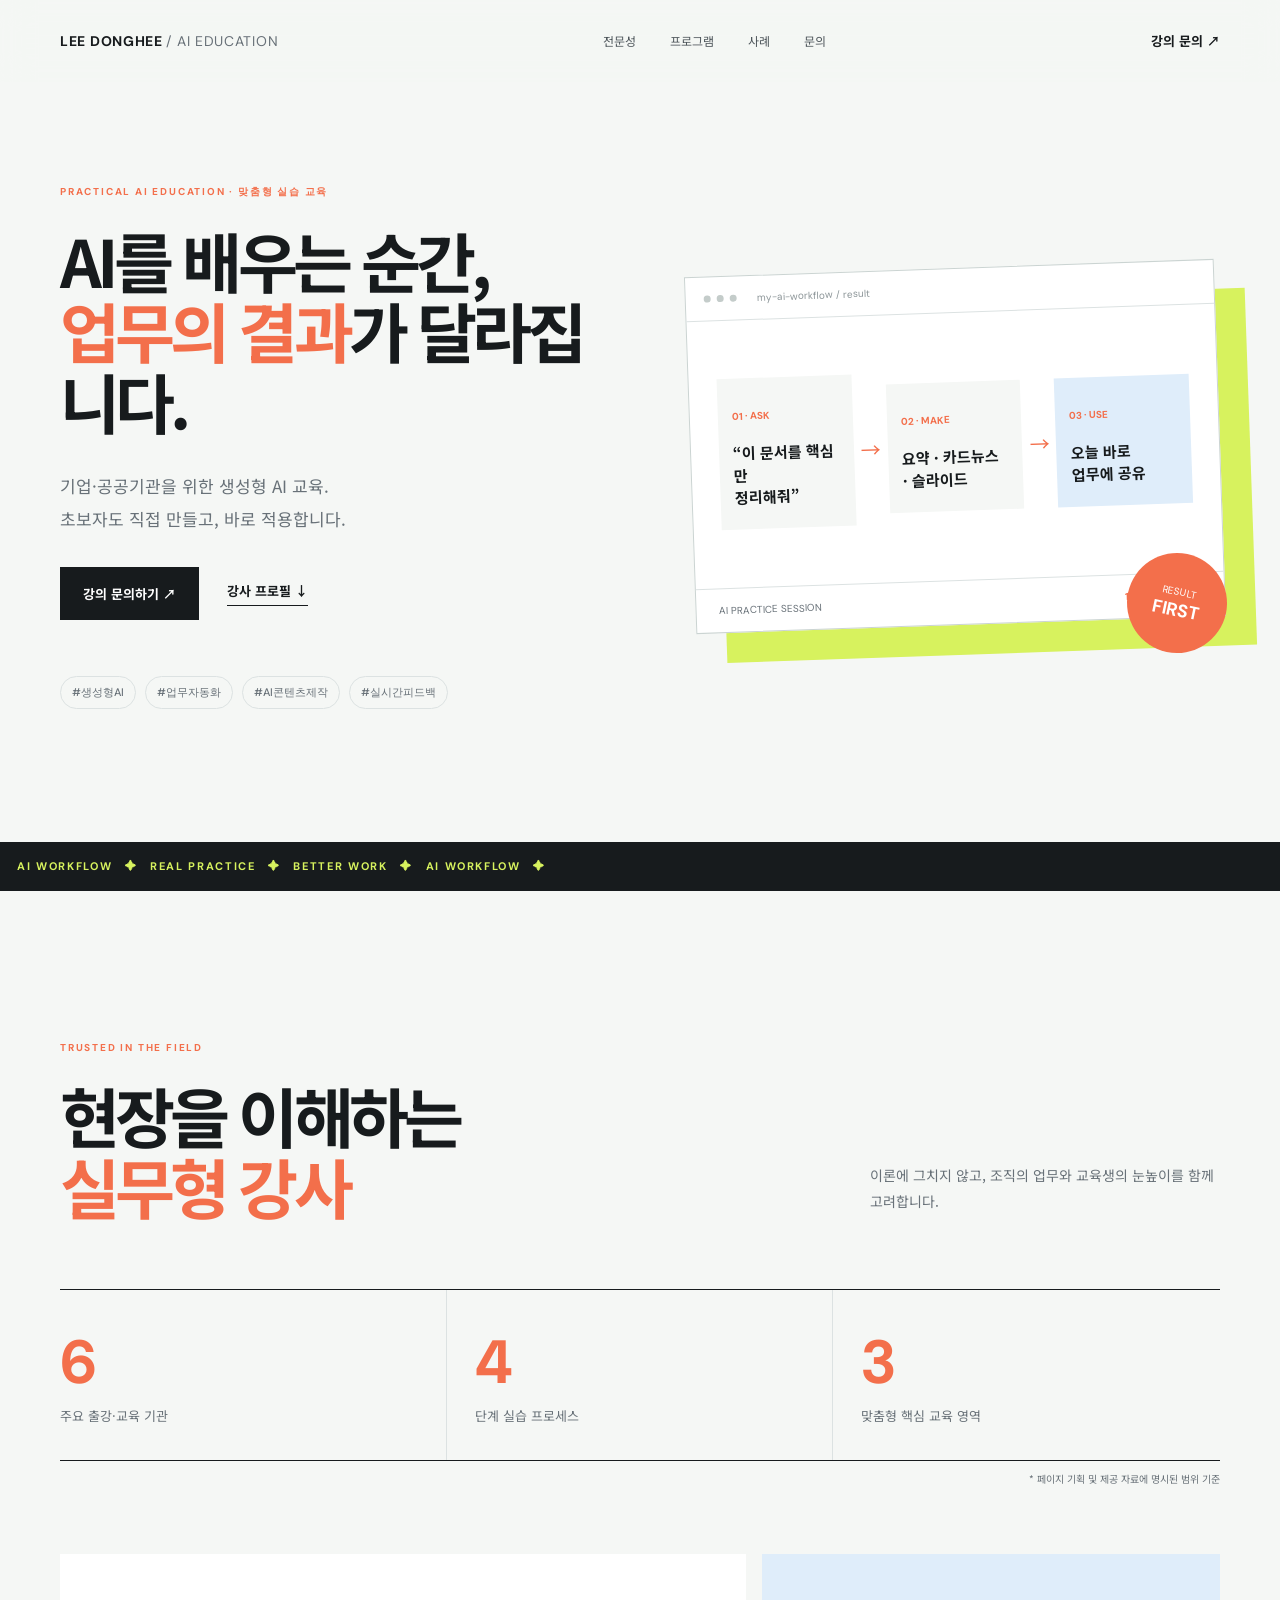
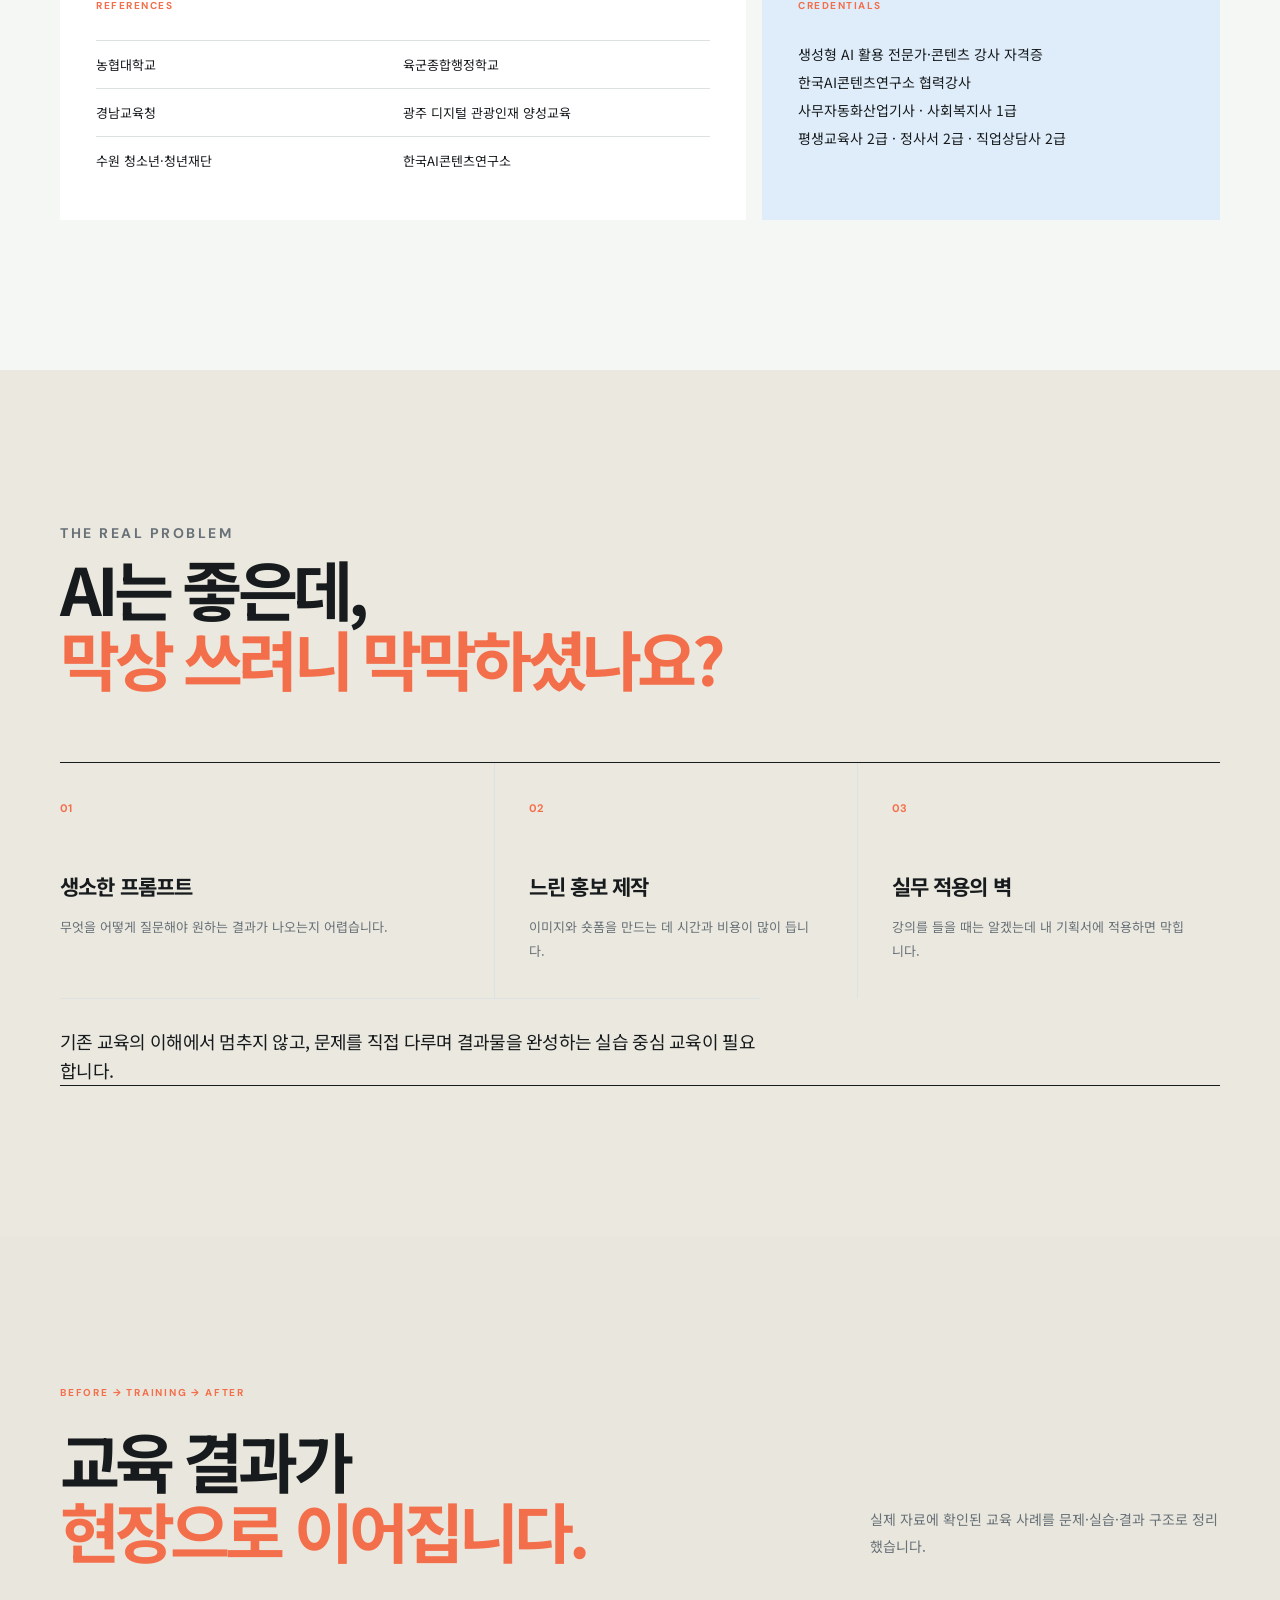
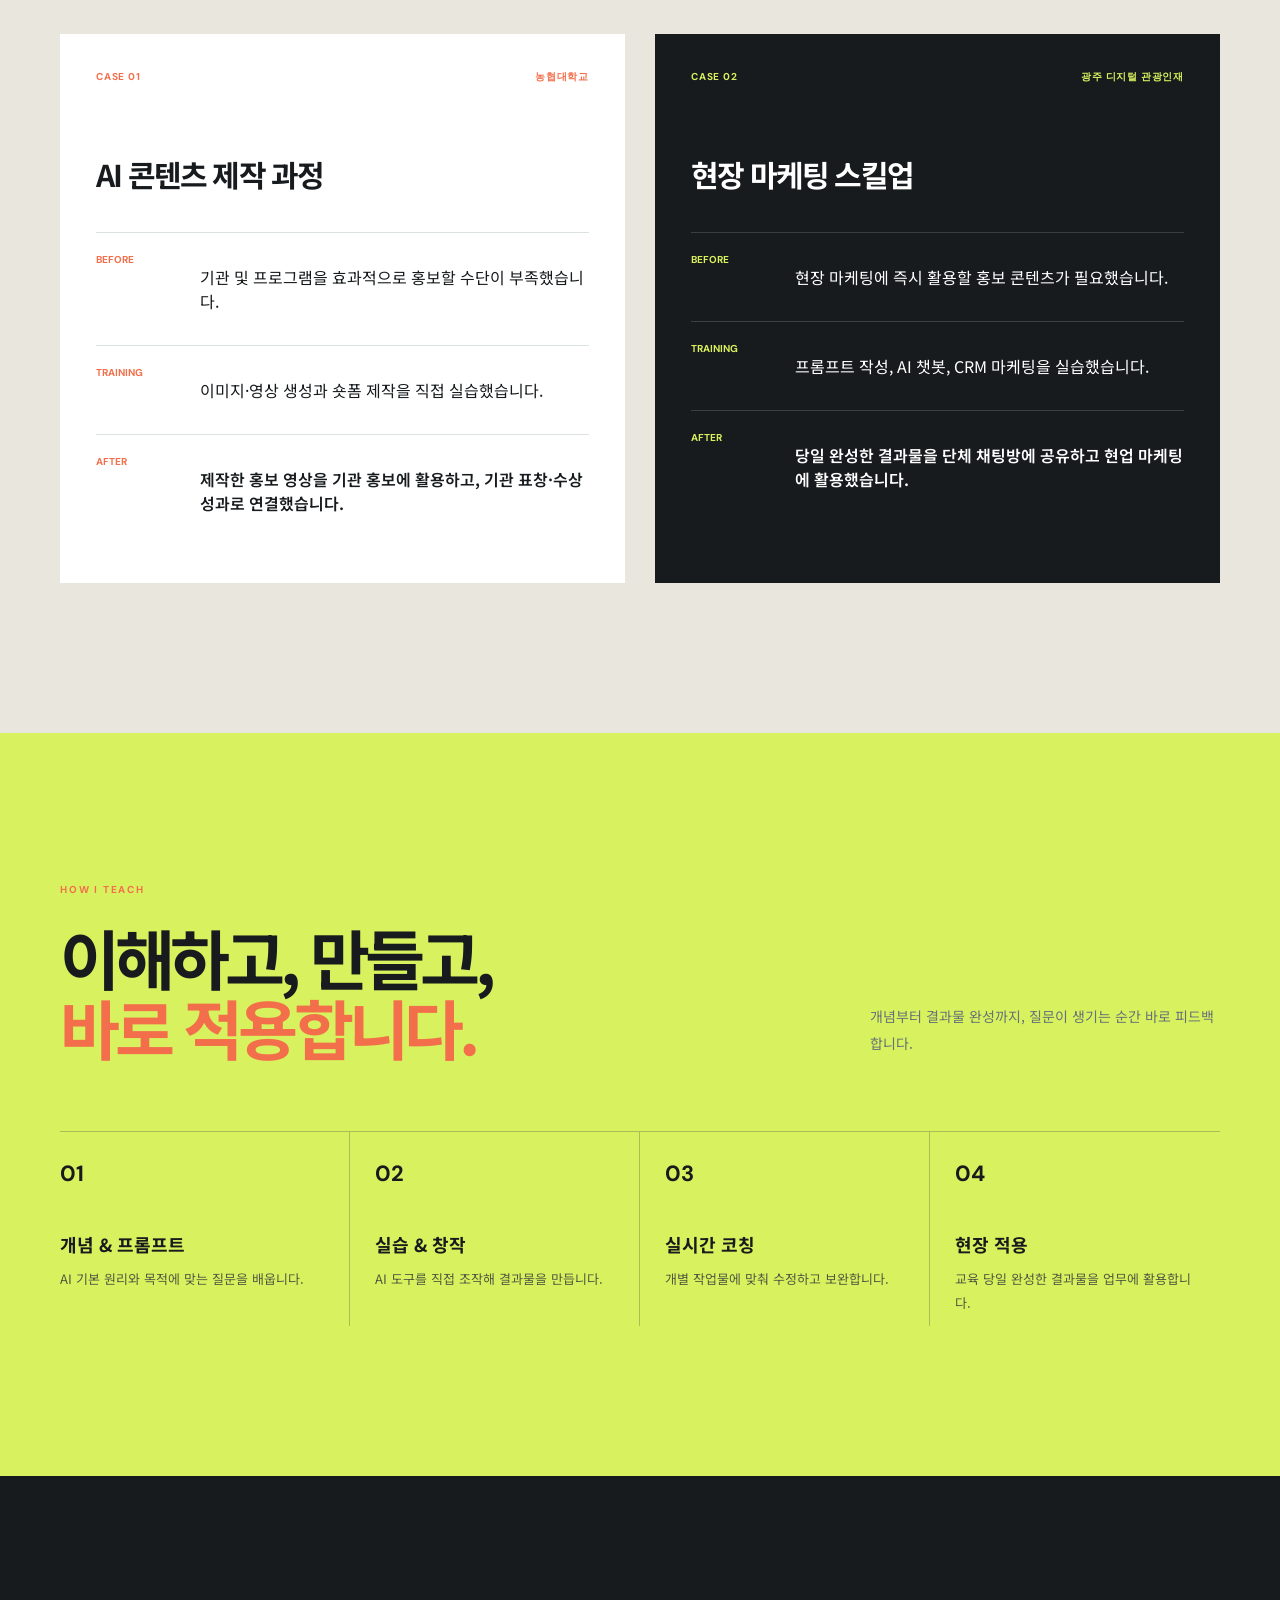
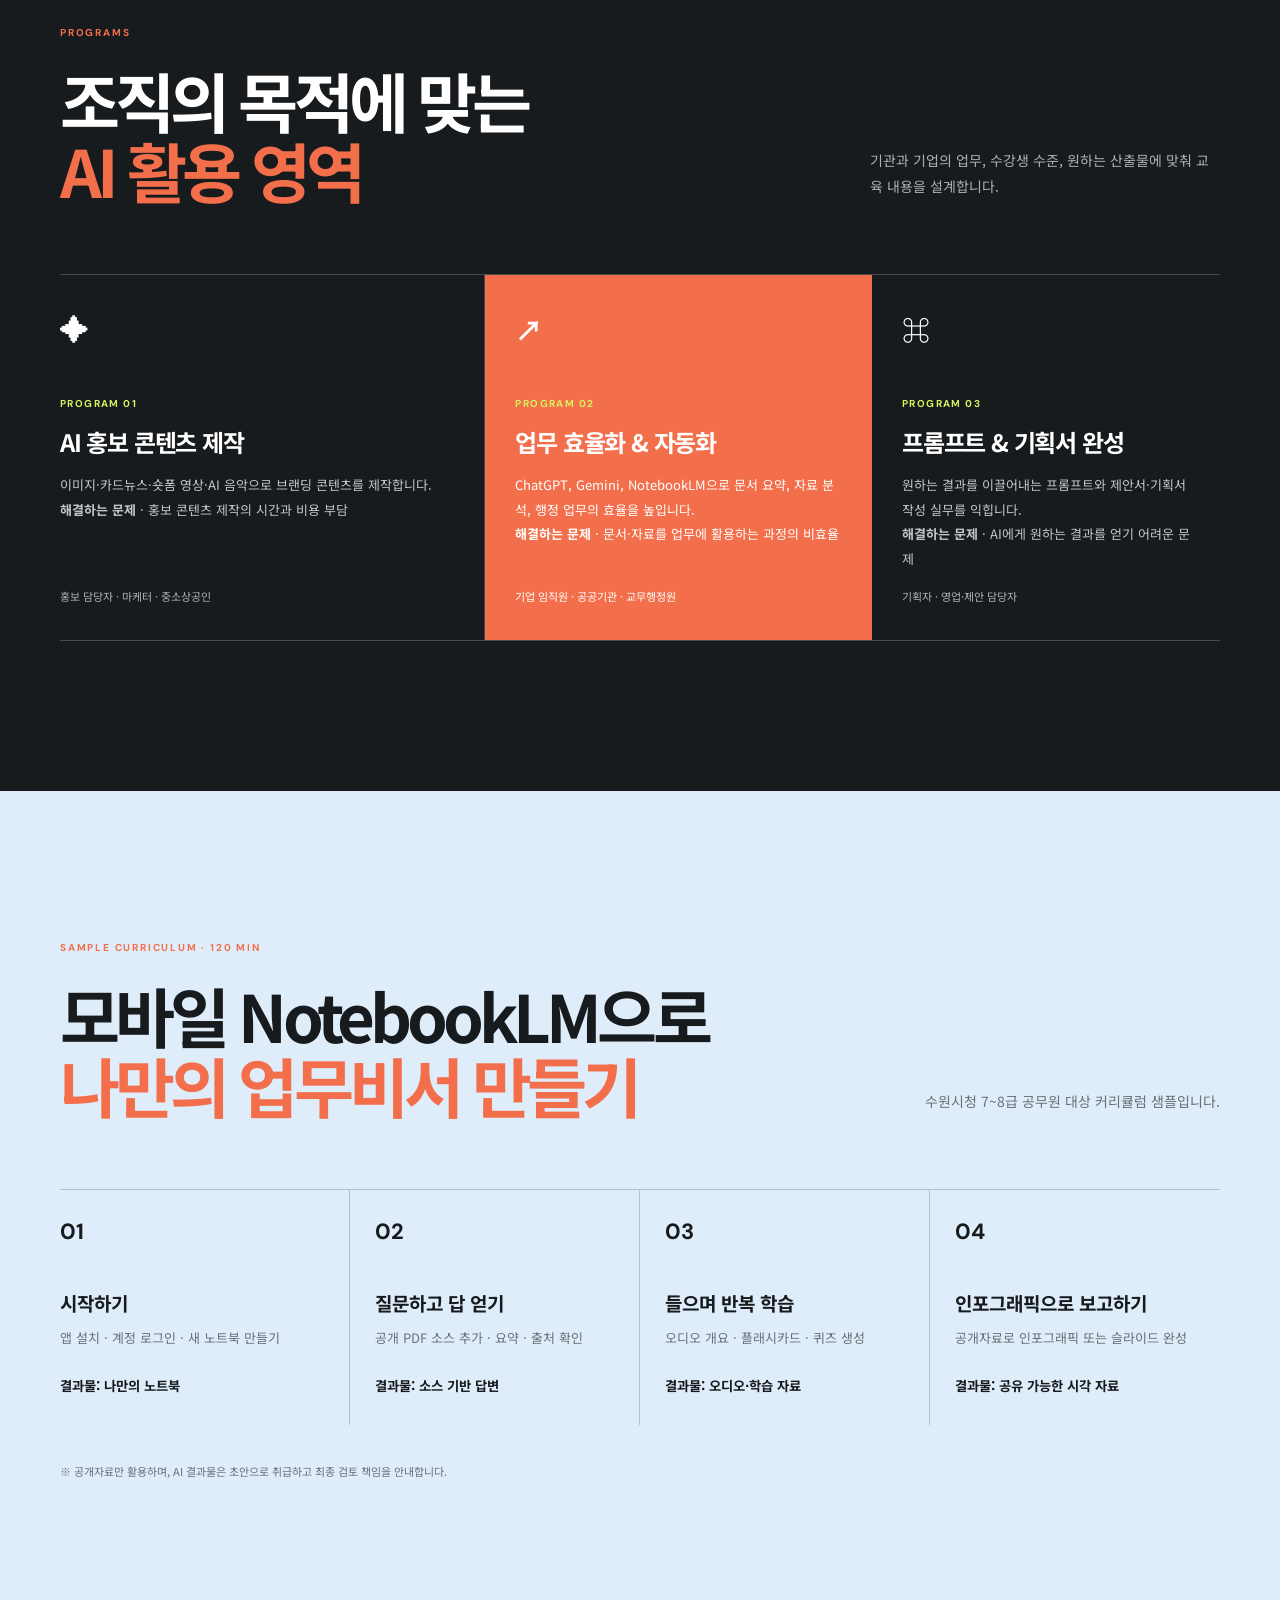
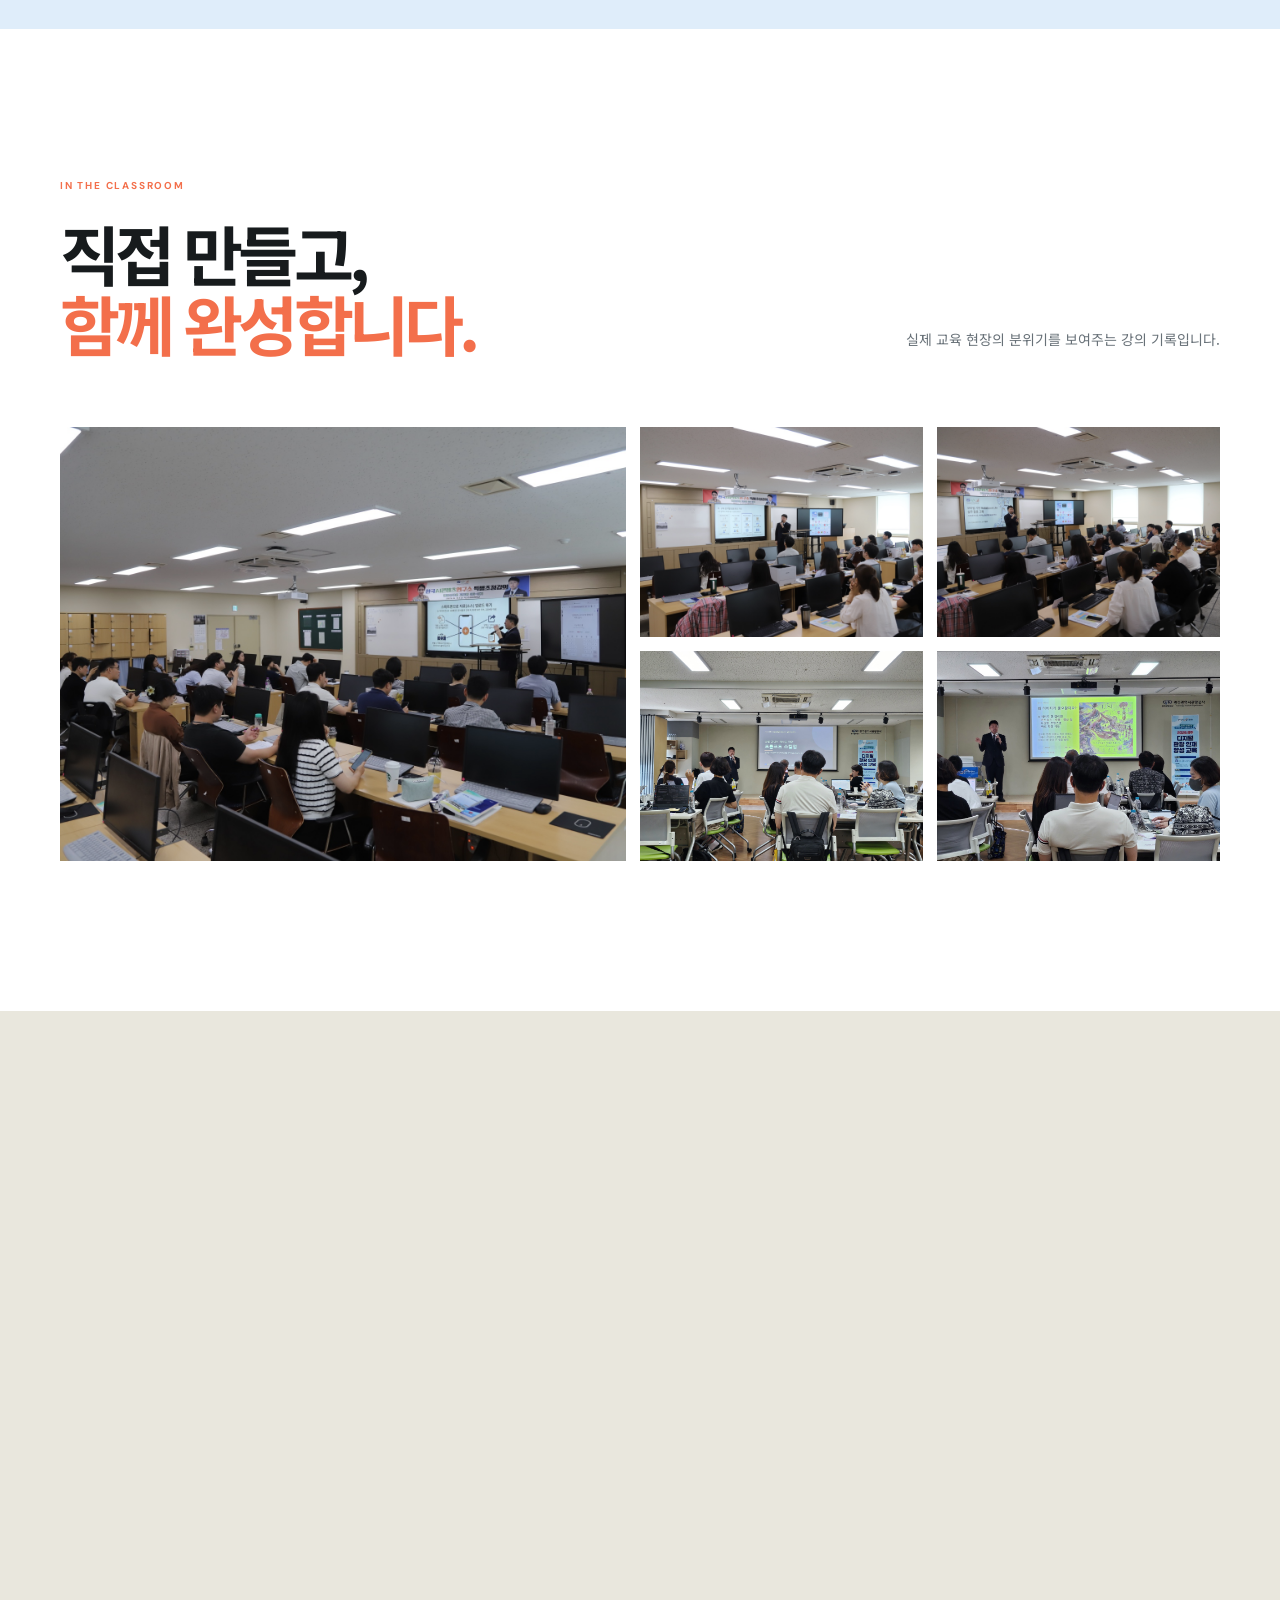
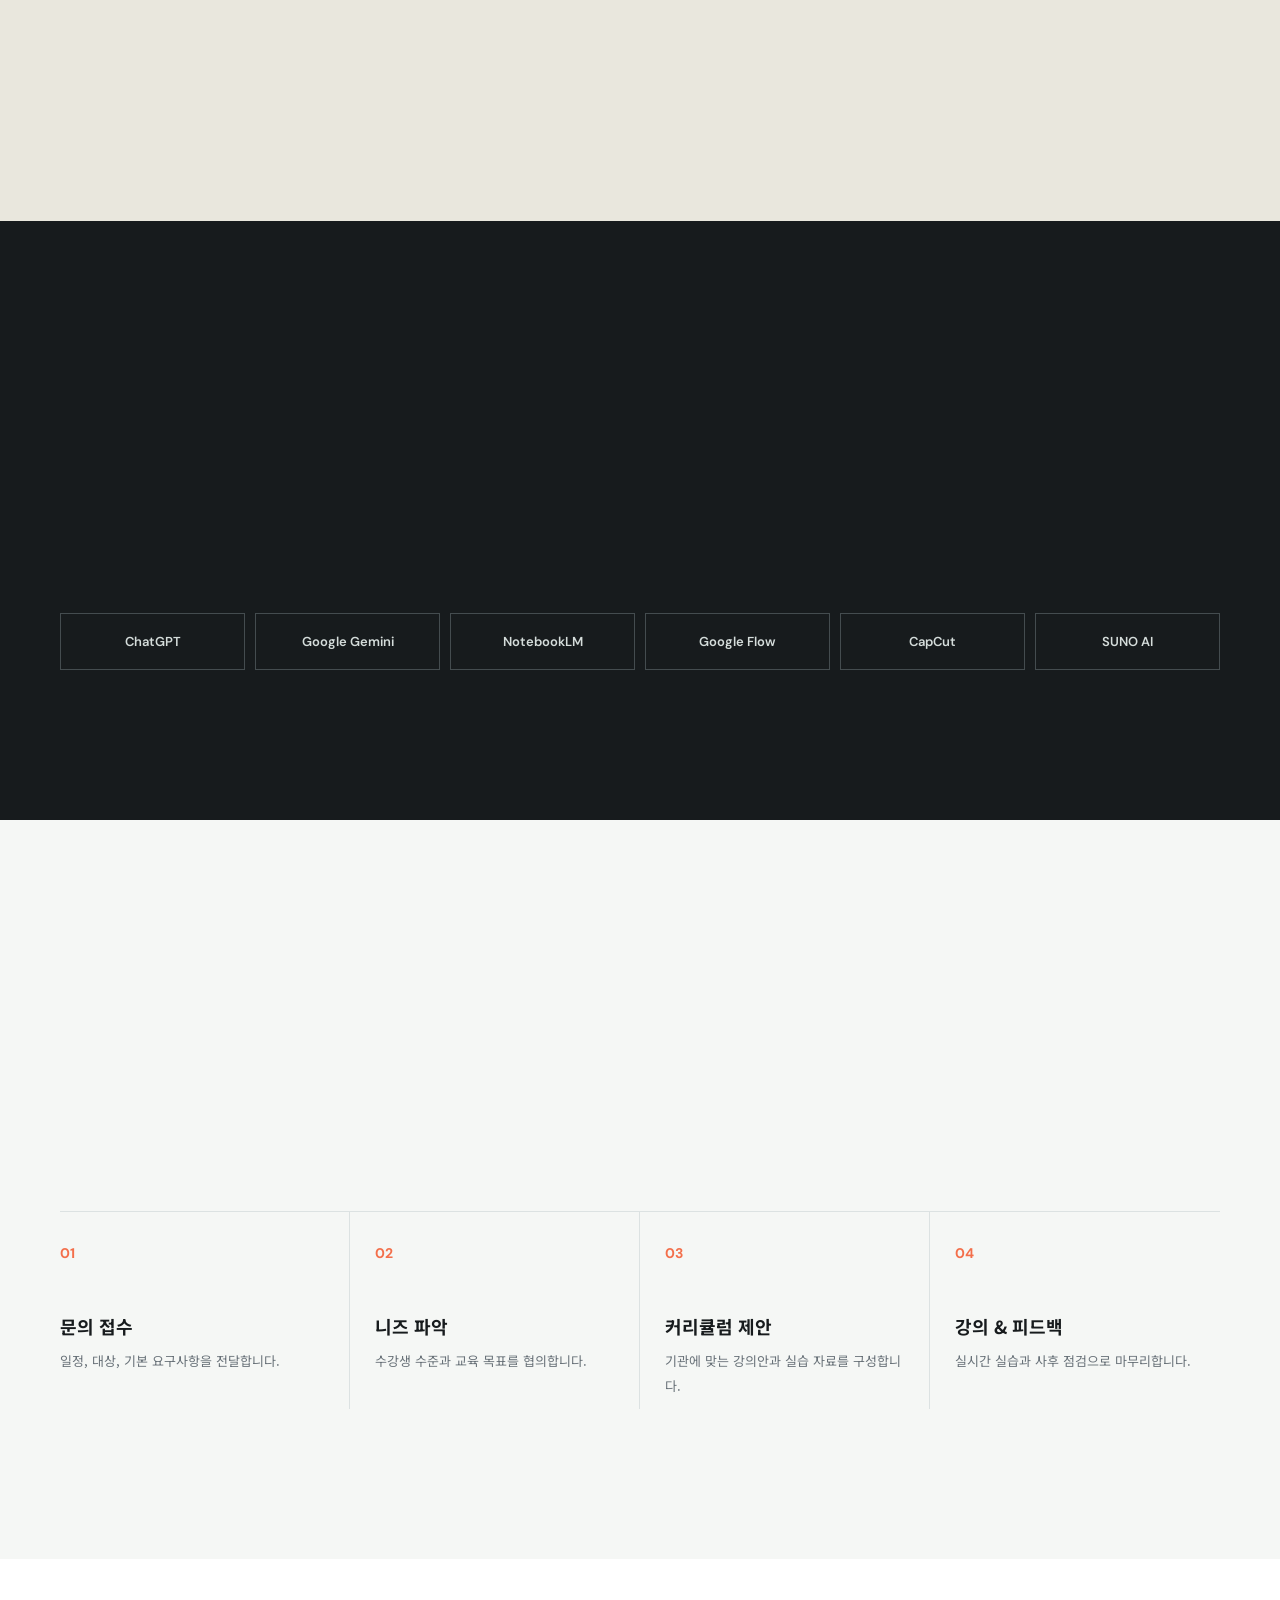
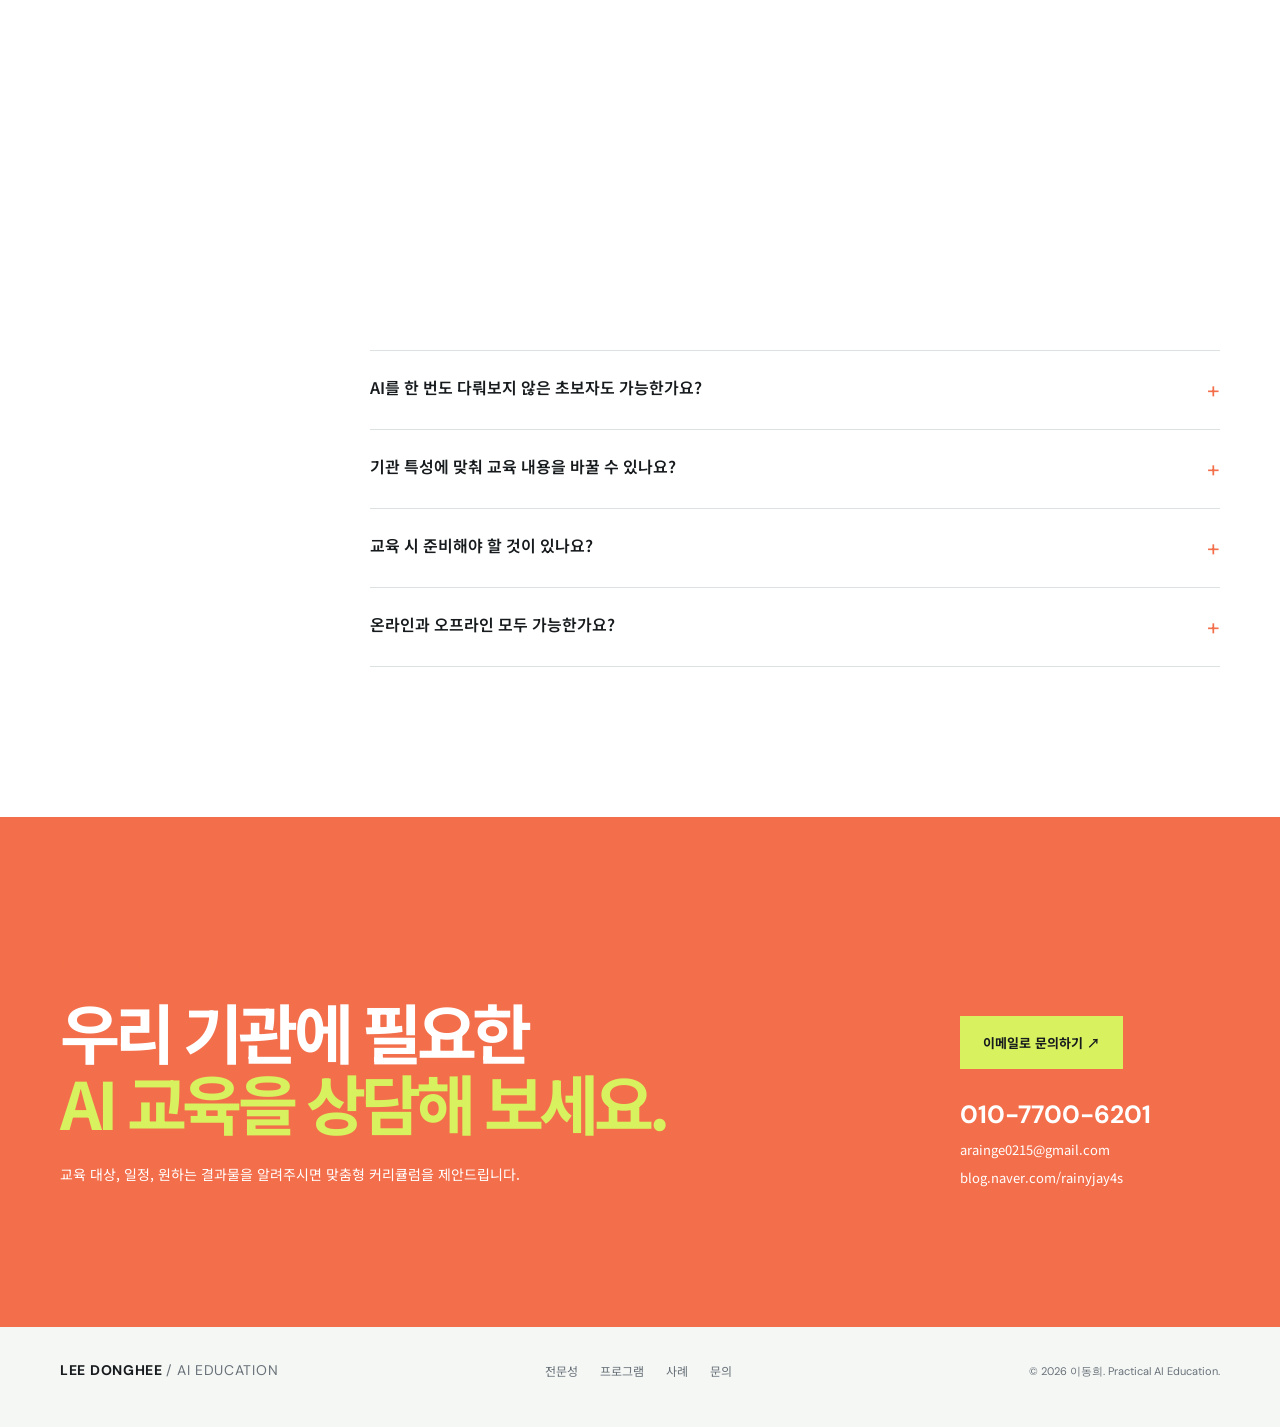
==== index.html @ 7932fe7c "Create AI instructor landing page" ====
<!doctype html><html lang="ko"><head><meta charset="UTF-8"><meta name="viewport" content="width=device-width,initial-scale=1"><meta name="description" content="이동희 강사의 실전 AI 맞춤형 교육"><title>이동희 | Practical AI Education</title><link rel="preconnect" href="https://fonts.googleapis.com"><link rel="preconnect" href="https://fonts.gstatic.com" crossorigin><link href="https://fonts.googleapis.com/css2?family=DM+Sans:wght@400;500;600;700&family=Noto+Sans+KR:wght@400;500;600;700;800&display=swap" rel="stylesheet"><link rel="stylesheet" href="styles.css"></head><body>
<header class="site-header"><a class="brand" href="#top">LEE DONGHEE <span>/ AI EDUCATION</span></a><button class="menu-toggle">MENU</button><nav class="nav"><a href="#trust">전문성</a><a href="#programs">프로그램</a><a href="#cases">사례</a><a href="#contact">문의</a></nav><a class="header-cta" href="#contact">강의 문의 ↗</a></header>
<main id="top">
<section class="hero shell"><div class="hero-copy reveal"><p class="eyebrow">PRACTICAL AI EDUCATION · 맞춤형 실습 교육</p><h1>AI를 배우는 순간,<br><em>업무의 결과</em>가 달라집니다.</h1><p class="lead">기업·공공기관을 위한 생성형 AI 교육.<br>초보자도 직접 만들고, 바로 적용합니다.</p><div class="actions"><a class="btn dark" href="#contact">강의 문의하기 ↗</a><a class="under" href="#profile">강사 프로필 ↓</a></div><div class="tags"><span>#생성형AI</span><span>#업무자동화</span><span>#AI콘텐츠제작</span><span>#실시간피드백</span></div></div><div class="hero-ui reveal delay1"><div class="mock"><div class="bar"><i></i><i></i><i></i><span>my-ai-workflow / result</span></div><div class="workflow"><div><small>01 · ASK</small><b>“이 문서를 핵심만<br>정리해줘”</b></div><em>→</em><div><small>02 · MAKE</small><b>요약 · 카드뉴스<br>· 슬라이드</b></div><em>→</em><div class="result"><small>03 · USE</small><b>오늘 바로<br>업무에 공유</b></div></div><footer>AI PRACTICE SESSION <b>100% hands-on</b></footer></div><span class="stamp">RESULT<br><b>FIRST</b></span></div></section>
<div class="marquee">AI WORKFLOW　✦　REAL PRACTICE　✦　BETTER WORK　✦　AI WORKFLOW　✦</div>
<section id="trust" class="section shell"><div class="intro split reveal"><div><p class="eyebrow">TRUSTED IN THE FIELD</p><h2>현장을 이해하는<br><em>실무형 강사</em></h2></div><p>이론에 그치지 않고, 조직의 업무와 교육생의 눈높이를 함께 고려합니다.</p></div><div class="stats"><div><strong>6</strong><span>주요 출강·교육 기관</span></div><div><strong>4</strong><span>단계 실습 프로세스</span></div><div><strong>3</strong><span>맞춤형 핵심 교육 영역</span></div></div><p class="source-note">* 페이지 기획 및 제공 자료에 명시된 범위 기준</p><div class="ref-grid reveal"><div><label>REFERENCES</label><div class="refs"><span>농협대학교</span><span>육군종합행정학교</span><span>경남교육청</span><span>광주 디지털 관광인재 양성교육</span><span>수원 청소년·청년재단</span><span>한국AI콘텐츠연구소</span></div></div><div class="credential"><label>CREDENTIALS</label><p>생성형 AI 활용 전문가·콘텐츠 강사 자격증<br>한국AI콘텐츠연구소 협력강사<br>사무자동화산업기사 · 사회복지사 1급<br>평생교육사 2급 · 정사서 2급 · 직업상담사 2급</p></div></div></section>
<section class="section pale"><div class="shell"><div class="intro reveal"><p class="eyebrow">THE REAL PROBLEM</p><h2>AI는 좋은데,<br><em>막상 쓰려니 막막하셨나요?</em></h2></div><div class="three"><article><small>01</small><h3>생소한 프롬프트</h3><p>무엇을 어떻게 질문해야 원하는 결과가 나오는지 어렵습니다.</p></article><article><small>02</small><h3>느린 홍보 제작</h3><p>이미지와 숏폼을 만드는 데 시간과 비용이 많이 듭니다.</p></article><article><small>03</small><h3>실무 적용의 벽</h3><p>강의를 들을 때는 알겠는데 내 기획서에 적용하면 막힙니다.</p></article></div></div></section>
<section id="cases" class="section cream"><div class="shell"><div class="intro split reveal"><div><p class="eyebrow">BEFORE → TRAINING → AFTER</p><h2>교육 결과가<br><em>현장으로 이어집니다.</em></h2></div><p>실제 자료에 확인된 교육 사례를 문제·실습·결과 구조로 정리했습니다.</p></div><div class="case-grid"><article class="case reveal"><header>CASE 01 <span>농협대학교</span></header><h3>AI 콘텐츠 제작 과정</h3><div><b>BEFORE</b><p>기관 및 프로그램을 효과적으로 홍보할 수단이 부족했습니다.</p></div><div><b>TRAINING</b><p>이미지·영상 생성과 숏폼 제작을 직접 실습했습니다.</p></div><div class="after"><b>AFTER</b><p>제작한 홍보 영상을 기관 홍보에 활용하고, 기관 표창·수상 성과로 연결했습니다.</p></div></article><article class="case dark reveal delay1"><header>CASE 02 <span>광주 디지털 관광인재</span></header><h3>현장 마케팅 스킬업</h3><div><b>BEFORE</b><p>현장 마케팅에 즉시 활용할 홍보 콘텐츠가 필요했습니다.</p></div><div><b>TRAINING</b><p>프롬프트 작성, AI 챗봇, CRM 마케팅을 실습했습니다.</p></div><div class="after"><b>AFTER</b><p>당일 완성한 결과물을 단체 채팅방에 공유하고 현업 마케팅에 활용했습니다.</p></div></article></div></div></section>
<section class="section lime"><div class="shell"><div class="intro split reveal"><div><p class="eyebrow">HOW I TEACH</p><h2>이해하고, 만들고,<br><em>바로 적용합니다.</em></h2></div><p>개념부터 결과물 완성까지, 질문이 생기는 순간 바로 피드백합니다.</p></div><div class="steps"><div><b>01</b><h3>개념 & 프롬프트</h3><p>AI 기본 원리와 목적에 맞는 질문을 배웁니다.</p></div><div><b>02</b><h3>실습 & 창작</h3><p>AI 도구를 직접 조작해 결과물을 만듭니다.</p></div><div><b>03</b><h3>실시간 코칭</h3><p>개별 작업물에 맞춰 수정하고 보완합니다.</p></div><div><b>04</b><h3>현장 적용</h3><p>교육 당일 완성한 결과물을 업무에 활용합니다.</p></div></div></div></section>
<section id="programs" class="section dark-bg"><div class="shell"><div class="intro split reveal"><div><p class="eyebrow">PROGRAMS</p><h2>조직의 목적에 맞는<br><em>AI 활용 영역</em></h2></div><p>기관과 기업의 업무, 수강생 수준, 원하는 산출물에 맞춰 교육 내용을 설계합니다.</p></div><div class="programs"><article><b>✦</b><label>PROGRAM 01</label><h3>AI 홍보 콘텐츠 제작</h3><p>이미지·카드뉴스·숏폼 영상·AI 음악으로 브랜딩 콘텐츠를 제작합니다.</p><small>홍보 담당자 · 마케터 · 중소상공인</small></article><article class="featured"><b>↗</b><label>PROGRAM 02</label><h3>업무 효율화 & 자동화</h3><p>ChatGPT, Gemini, NotebookLM으로 문서 요약, 자료 분석, 행정 업무의 효율을 높입니다.</p><small>기업 임직원 · 공공기관 · 교무행정원</small></article><article><b>⌘</b><label>PROGRAM 03</label><h3>프롬프트 & 기획서 완성</h3><p>원하는 결과를 이끌어내는 프롬프트와 제안서·기획서 작성 실무를 익힙니다.</p><small>기획자 · 영업·제안 담당자</small></article></div></div></section>
<section class="section blue"><div class="shell"><div class="intro split reveal"><div><p class="eyebrow">SAMPLE CURRICULUM · 120 MIN</p><h2>모바일 NotebookLM으로<br><em>나만의 업무비서 만들기</em></h2></div><p>수원시청 7~8급 공무원 대상 커리큘럼 샘플입니다.</p></div><div class="timeline"><div><b>01</b><h3>시작하기</h3><p>앱 설치 · 계정 로그인 · 새 노트북 만들기</p><small>결과물: 나만의 노트북</small></div><div><b>02</b><h3>질문하고 답 얻기</h3><p>공개 PDF 소스 추가 · 요약 · 출처 확인</p><small>결과물: 소스 기반 답변</small></div><div><b>03</b><h3>들으며 반복 학습</h3><p>오디오 개요 · 플래시카드 · 퀴즈 생성</p><small>결과물: 오디오·학습 자료</small></div><div><b>04</b><h3>인포그래픽으로 보고하기</h3><p>공개자료로 인포그래픽 또는 슬라이드 완성</p><small>결과물: 공유 가능한 시각 자료</small></div></div><p class="note">※ 공개자료만 활용하며, AI 결과물은 초안으로 취급하고 최종 검토 책임을 안내합니다.</p></div></section>
<section class="section gallery"><div class="shell"><div class="intro split reveal"><div><p class="eyebrow">IN THE CLASSROOM</p><h2>직접 만들고,<br><em>함께 완성합니다.</em></h2></div><p>실제 교육 현장의 분위기를 보여주는 강의 기록입니다.</p></div><div class="gallery-grid"><img class="main-photo reveal" src="KakaoTalk_20260709_212950712.jpg" alt="강의 현장"><img class="reveal delay1" src="KakaoTalk_20260630_011310265_02.jpg" alt="강의 현장"><img class="reveal delay2" src="KakaoTalk_20260709_212950712_04.jpg" alt="강의 현장"><img class="reveal delay3" src="KakaoTalk_20260709_212950712_08.jpg" alt="강의 현장"><img class="reveal delay1" src="KakaoTalk_20260709_212950712_03.jpg" alt="강의 현장"></div></div></section>
<section id="profile" class="section cream"><div class="shell profile"><div class="profile-photo reveal"><img src="이동희 프로필 사진(무배경).png" alt="이동희 강사 프로필"><span>INSTRUCTOR<br><b>LEE DONGHEE</b></span></div><div class="profile-copy reveal delay1"><p class="eyebrow">INSTRUCTOR PROFILE</p><h2>이동희<br><em>실무에 쓰이는 AI를 가르칩니다.</em></h2><p class="profile-lead">한국AI콘텐츠연구소 온·오프라인 협력강사. 생성형 AI 활용과 콘텐츠 제작, 업무 효율화 교육을 실습 중심으로 진행합니다.</p><div class="profile-lines"><p><b>전문 분야</b> 생성형 AI · 업무 자동화 · AI 콘텐츠 제작 · 프롬프트</p><p><b>주요 배경</b> 사회복지사 1급 · 평생교육사 2급 · 정사서 2급 · 직업상담사 2급 · 사무자동화산업기사</p></div></div></div></section>
<section class="section dark-bg tools"><div class="shell"><div class="intro reveal"><p class="eyebrow">TRACK RECORD / AI TOOLKIT</p><h2>다양한 도구를<br><em>목적에 맞게 연결합니다.</em></h2></div><div class="tool-grid"><span>ChatGPT</span><span>Google Gemini</span><span>NotebookLM</span><span>Google Flow</span><span>CapCut</span><span>SUNO AI</span></div></div></section>
<section class="section shell"><div class="intro reveal"><p class="eyebrow">THE PROCESS</p><h2>우리 기관에 맞게<br><em>차근차근 준비합니다.</em></h2></div><div class="process"><div><b>01</b><h3>문의 접수</h3><p>일정, 대상, 기본 요구사항을 전달합니다.</p></div><div><b>02</b><h3>니즈 파악</h3><p>수강생 수준과 교육 목표를 협의합니다.</p></div><div><b>03</b><h3>커리큘럼 제안</h3><p>기관에 맞는 강의안과 실습 자료를 구성합니다.</p></div><div><b>04</b><h3>강의 & 피드백</h3><p>실시간 실습과 사후 점검으로 마무리합니다.</p></div></div></section>
<section class="section white"><div class="shell"><div class="intro reveal"><p class="eyebrow">FAQ</p><h2>문의 전, 가장 많이 묻는<br><em>질문에 답합니다.</em></h2></div><div class="faq"><details><summary>AI를 한 번도 다뤄보지 않은 초보자도 가능한가요?</summary><p>가능합니다. 눈높이에 맞춘 기초부터 시작하고, 실시간 피드백으로 따라올 수 있도록 진행합니다.</p></details><details><summary>기관 특성에 맞춰 교육 내용을 바꿀 수 있나요?</summary><p>사전 미팅을 통해 업종, 실무 과제, 원하는 결과물에 맞춰 커리큘럼을 제안합니다.</p></details><details><summary>교육 시 준비해야 할 것이 있나요?</summary><p>교육 방식에 따라 개인 PC 또는 모바일 기기가 필요하며, 필요한 무료 AI 도구는 사전에 안내합니다.</p></details><details><summary>온라인과 오프라인 모두 가능한가요?</summary><p>전국 온·오프라인 출강이 가능하며, 인원 규모와 환경에 맞춰 실습 방식을 조정합니다.</p></details></div></div></section>
<section id="contact" class="contact"><div class="shell contact-inner"><div><p class="eyebrow">START A CONVERSATION</p><h2>우리 기관에 필요한<br><em>AI 교육을 상담해 보세요.</em></h2><p>교육 대상, 일정, 원하는 결과물을 알려주시면 맞춤형 커리큘럼을 제안드립니다.</p></div><div class="contact-actions"><a class="btn light" href="mailto:arainge0215@gmail.com?subject=AI%20교육%20문의">이메일로 문의하기 ↗</a><a class="phone" href="tel:01077006201">010-7700-6201</a><span>arainge0215@gmail.com</span><span>blog.naver.com/rainyjay4s</span></div></div></section></main><footer class="footer shell"><div class="brand">LEE DONGHEE <span>/ AI EDUCATION</span></div><div class="footer-links"><a href="#trust">전문성</a><a href="#programs">프로그램</a><a href="#cases">사례</a><a href="#contact">문의</a></div><p>© 2026 이동희. Practical AI Education.</p></footer><script src="script.js"></script></body></html>
---- styles.css ----
:root{--ink:#171b1d;--muted:#687178;--line:#dce2e2;--paper:#f5f7f5;--cream:#ebe9df;--lime:#d7f25e;--orange:#f36f4b;--blue:#dfedfa;--serif:Georgia,'Times New Roman',serif}*{box-sizing:border-box}html{scroll-behavior:smooth}body{margin:0;background:var(--paper);color:var(--ink);font-family:'Noto Sans KR',sans-serif}a{color:inherit;text-decoration:none}.shell{width:min(1160px,calc(100% - 64px));margin:auto}.section{padding:150px 0}.site-header{height:82px;border-bottom:1px solid transparent;display:flex;align-items:center;justify-content:space-between;padding:0 max(32px,calc((100vw - 1160px)/2));position:sticky;top:0;background:#f5f7f5e8;backdrop-filter:blur(16px);z-index:10;transition:border-color .3s,background .3s}.site-header.scrolled{border-color:var(--line);background:#f5f7f5f5}.brand{font:700 14px 'DM Sans',sans-serif;letter-spacing:.05em}.brand span{font-weight:400;color:var(--muted)}.nav{display:flex;gap:34px;font-size:12px;color:#4e565b}.nav a{transition:color .25s}.nav a:hover,.footer-links a:hover{color:var(--orange)}.header-cta{font-size:13px;font-weight:700}.menu-toggle{display:none;border:0;background:none;font:700 11px 'DM Sans'}.eyebrow{font:700 10px 'DM Sans';letter-spacing:.18em;color:var(--orange);margin:0 0 26px}.hero{min-height:760px;display:grid;grid-template-columns:1fr 1fr;align-items:center;gap:100px;padding-top:80px;padding-bottom:110px}.hero-copy{max-width:580px}.hero h1,.intro h2,.profile h2,.contact h2{font-size:clamp(42px,5.1vw,72px);line-height:1.08;letter-spacing:-.075em;margin:0}.hero h1 em,.intro h2 em,.profile h2 em,.contact h2 em{font-style:normal;color:var(--orange)}.lead{font-size:17px;line-height:1.9;color:var(--muted);margin:34px 0 32px}.actions{display:flex;align-items:center;gap:28px}.btn{display:inline-flex;padding:17px 23px;font-size:13px;font-weight:700;transition:transform .25s,background .25s,box-shadow .25s}.btn:hover{transform:translateY(-3px);box-shadow:0 10px 20px #171b1d1a}.dark{background:var(--ink);color:#fff}.dark:hover{background:#30383a}.light{background:var(--lime);color:var(--ink)}.under{font-size:13px;font-weight:700;border-bottom:1px solid var(--ink);padding-bottom:5px}.tags{display:flex;flex-wrap:wrap;gap:9px;margin-top:56px}.tags span{font:500 11px 'DM Sans';color:var(--muted);border:1px solid var(--line);padding:8px 11px;border-radius:30px}.hero-ui{position:relative;min-height:420px;display:grid;place-items:center}.mock{width:min(555px,100%);background:#fff;border:1px solid #cbd4d2;box-shadow:30px 30px 0 var(--lime);transform:rotate(-2deg);transition:transform .5s,box-shadow .5s}.hero-ui:hover .mock{transform:rotate(0deg) translateY(-5px);box-shadow:22px 22px 0 var(--lime)}.bar{height:44px;border-bottom:1px solid var(--line);display:flex;align-items:center;gap:6px;padding:0 18px;color:#8d9699;font:10px 'DM Sans'}.bar i{width:7px;height:7px;border-radius:50%;background:#c4ccca}.bar span{margin-left:14px}.workflow{display:grid;grid-template-columns:1fr 20px 1fr 20px 1fr;align-items:center;gap:7px;padding:58px 28px}.workflow div{background:var(--paper);padding:22px 14px;min-height:120px}.workflow .result{background:var(--blue)}.workflow small{font:700 10px 'DM Sans';color:var(--orange)}.workflow b{display:block;font-size:15px;line-height:1.45;margin-top:18px}.workflow em{font-style:normal;font-size:20px;color:var(--orange)}.mock footer{border-top:1px solid var(--line);padding:15px 22px;display:flex;justify-content:space-between;font:10px 'DM Sans';color:var(--muted)}.mock footer b{color:var(--orange)}.stamp{position:absolute;right:-7px;bottom:4px;background:var(--orange);color:#fff;width:100px;height:100px;border-radius:50%;display:grid;place-content:center;text-align:center;font:10px 'DM Sans';transform:rotate(12deg)}.stamp b{font-size:18px}.marquee{overflow:hidden;white-space:nowrap;background:var(--ink);color:var(--lime);font:700 11px 'DM Sans';letter-spacing:.15em;padding:17px}.section .intro{margin-bottom:68px}.split{display:flex;justify-content:space-between;align-items:end;gap:60px}.intro>p{max-width:350px;line-height:1.9;color:var(--muted);font-size:14px;margin:0 0 6px}.stats{display:grid;grid-template-columns:repeat(3,1fr);border-top:1px solid var(--ink);border-bottom:1px solid var(--ink)}.stats div{padding:32px 20px 34px 0;border-right:1px solid var(--line)}.stats div:not(:first-child){padding-left:28px}.stats div:last-child{border:0}.stats strong{font:700 61px 'DM Sans';letter-spacing:-.08em;color:var(--orange);display:block}.stats span{font-size:13px;color:var(--muted)}.source-note{text-align:right;font-size:10px;color:var(--muted)}.ref-grid{display:grid;grid-template-columns:1.2fr .8fr;gap:16px;margin-top:68px}.ref-grid>div{background:#fff;padding:36px}.credential{background:var(--blue)!important}.ref-grid label{font:700 10px 'DM Sans';letter-spacing:.15em;color:var(--orange)}.refs{display:grid;grid-template-columns:1fr 1fr;margin-top:26px}.refs span{border-top:1px solid var(--line);padding:14px 0;font-size:13px}.credential p{line-height:2;font-size:14px;margin:26px 0 0}.pale{background:var(--cream)}.pale .intro{max-width:720px}.three{display:grid;grid-template-columns:1.2fr 1fr 1fr;gap:0;border-top:1px solid var(--ink);border-bottom:1px solid var(--ink)}.three article{padding:30px 34px 34px 0;min-height:220px;border-right:1px solid var(--line)}.three article:not(:first-child){padding-left:34px}.three article:last-child{border:0}.three small{font:700 11px 'DM Sans';color:var(--orange)}.three h3{font-size:21px;margin:54px 0 14px;letter-spacing:-.04em}.three p,.programs p,.steps p,.timeline p,.process p{font-size:13px;line-height:1.9;color:var(--muted);margin:0}.three:after{content:'기존 교육의 이해에서 멈추지 않고, 문제를 직접 다루며 결과물을 완성하는 실습 중심 교육이 필요합니다.';grid-column:1/-1;border-top:1px solid var(--line);padding:28px 0 0;font-size:18px;line-height:1.6;letter-spacing:-.04em;max-width:700px}.cream{background:#e9e7dd}.case-grid{display:grid;grid-template-columns:repeat(2,1fr);gap:30px}.case{background:#fff;padding:36px;min-height:440px;transition:transform .35s,box-shadow .35s}.case:hover{transform:translateY(-5px);box-shadow:0 18px 35px #171b1d12}.case.dark{background:var(--ink);color:#fff}.case header{display:flex;justify-content:space-between;font:700 10px 'DM Sans';color:var(--orange);letter-spacing:.08em}.case.dark header{color:var(--lime)}.case h3{font-size:30px;letter-spacing:-.06em;margin:68px 0 36px}.case>div{display:grid;grid-template-columns:90px 1fr;gap:14px;border-top:1px solid var(--line);padding:16px 0}.case.dark>div{border-color:#384044}.case b{font:700 10px 'DM Sans';color:var(--orange);padding-top:4px}.case.dark b{color:var(--lime)}.case .after p{color:var(--ink);font-weight:600}.case.dark .after p{color:#fff}.lime{background:var(--lime)}.steps,.timeline,.process{display:grid;grid-template-columns:repeat(4,1fr);border-top:1px solid #adbd55}.steps>div,.timeline>div,.process>div{padding:27px 22px 10px 0;border-right:1px solid #adbd55}.steps>div:not(:first-child),.timeline>div:not(:first-child),.process>div:not(:first-child){padding-left:25px}.steps>div:last-child,.timeline>div:last-child,.process>div:last-child{border:0}.steps b,.timeline b,.process b{font:700 22px 'DM Sans'}.steps h3,.timeline h3,.process h3{font-size:18px;margin:43px 0 10px}.steps p{color:#505a42}.dark-bg{background:var(--ink);color:#fff}.dark-bg .intro>p{color:#aab1b2}.programs{display:grid;grid-template-columns:1.1fr 1fr .9fr;gap:0;border-top:1px solid #444c4f;border-bottom:1px solid #444c4f}.programs article{padding:34px 30px 36px 0;min-height:365px;display:flex;flex-direction:column;border-right:1px solid #444c4f}.programs article:not(:first-child){padding-left:30px}.programs article:last-child{border:0}.programs article:hover{background:#1e2426}.programs .featured{background:var(--orange);color:#fff;border-color:var(--orange);padding-right:30px}.programs .featured:hover{background:#f77d5c}.programs article>b{font-size:28px;margin-bottom:48px}.programs label{font:700 10px 'DM Sans';letter-spacing:.14em;color:var(--lime)}.programs h3{font-size:24px;letter-spacing:-.05em;margin:14px 0}.programs p{color:#c1c6c7}.programs .featured p,.programs .featured small{color:#fff}.programs small{margin-top:auto;color:#abb3b5;font-size:11px}.blue{background:var(--blue)}.timeline{border-color:#aec4d6}.timeline>div{border-color:#aec4d6;min-height:235px}.timeline h3{font-size:19px}.timeline small{display:block;margin-top:25px;font-weight:700;color:var(--ink)}.note{font-size:11px;color:var(--muted);margin:38px 0 0}.gallery{background:#fff}.gallery-grid{display:grid;grid-template-columns:2fr 1fr 1fr;grid-template-rows:210px 210px;gap:14px}.gallery-grid img{width:100%;height:100%;object-fit:cover;display:block;filter:saturate(.82);transition:transform .45s,filter .45s}.gallery-grid img:hover{transform:scale(1.018);filter:saturate(1)}.main-photo{grid-row:span 2}.profile{display:grid;grid-template-columns:390px 1fr;gap:110px;align-items:center}.profile-photo{background:var(--blue);height:510px;position:relative;text-align:center;overflow:hidden}.profile-photo img{height:100%;max-width:100%;object-fit:contain;position:relative;z-index:1}.profile-photo span{position:absolute;left:18px;right:18px;bottom:18px;z-index:2;text-align:left;padding:12px 14px;background:#fffffff0;font:10px 'DM Sans';color:#55636b;letter-spacing:.1em}.profile-photo span b{font-size:14px;color:var(--ink)}.profile h2{font-size:49px}.profile-lead{font-size:16px;line-height:1.9;color:var(--muted);max-width:520px;margin:32px 0}.profile-lines{border-top:1px solid var(--line);max-width:580px}.profile-lines p{border-bottom:1px solid var(--line);padding:15px 0;margin:0;font-size:13px;line-height:1.8;color:var(--muted)}.profile-lines b{color:var(--ink);margin-right:20px}.tools h2{color:#fff}.tool-grid{display:grid;grid-template-columns:repeat(6,1fr);gap:10px}.tool-grid span{border:1px solid #444c4f;padding:19px 10px;text-align:center;font:600 13px 'DM Sans';color:#d5dddb}.process{border-color:var(--line)}.process>div{border-color:var(--line)}.process h3{margin-top:50px}.process b{font-size:14px;color:var(--orange)}.white{background:#fff}.faq{max-width:850px;margin-left:auto}.faq details{border-top:1px solid var(--line);padding:24px 0}.faq details:last-child{border-bottom:1px solid var(--line)}.faq summary{cursor:pointer;font-size:16px;font-weight:600;list-style:none;display:flex;justify-content:space-between}.faq summary:after{content:'+';font:400 23px 'DM Sans';color:var(--orange)}.faq details[open] summary:after{content:'−'}.faq p{font-size:14px;line-height:1.8;color:var(--muted);max-width:650px}.contact{background:var(--orange);padding:140px 0}.contact-inner{display:flex;justify-content:space-between;gap:50px;align-items:end}.contact h2{color:#fff}.contact h2 em{color:var(--lime)}.contact-inner>div:first-child>p:last-child{color:#fff;line-height:1.8;font-size:14px;margin:25px 0 0}.contact-actions{display:flex;flex-direction:column;align-items:flex-start;gap:9px;min-width:260px;color:#fff;font-size:13px}.phone{font:700 25px 'DM Sans';margin-top:20px}.footer{padding:34px 0 48px;display:grid;grid-template-columns:1fr 1fr auto;align-items:end;gap:20px}.footer-links{display:flex;gap:22px;font-size:12px;color:var(--muted)}.footer p{font:11px 'DM Sans';color:var(--muted);margin:0}.reveal{opacity:0;transform:translateY(24px);transition:opacity .75s ease,transform .75s ease}.reveal.visible{opacity:1;transform:none}.delay1{transition-delay:.1s}.delay2{transition-delay:.2s}.delay3{transition-delay:.3s}@media(max-width:800px){.shell{width:min(100% - 32px,600px)}.site-header{height:68px;padding:0 16px}.nav{display:none}.menu-toggle{display:block;margin-left:auto;margin-right:18px}.hero{grid-template-columns:1fr;gap:24px;padding-top:66px;min-height:auto}.hero h1{font-size:46px}.hero-ui{min-height:340px}.mock{box-shadow:15px 15px 0 var(--lime)}.workflow{padding:32px 12px;gap:4px}.workflow div{padding:15px 8px;min-height:105px}.workflow b{font-size:11px;margin-top:12px}.workflow em{font-size:14px}.stamp{right:0}.section{padding:88px 0}.split,.contact-inner{display:block}.intro>p{margin-top:25px}.stats{grid-template-columns:1fr 1fr}.stats div:nth-child(2){border-right:0}.stats div:last-child{grid-column:span 2;border-top:1px solid var(--line);padding-left:0}.stats strong{font-size:51px}.ref-grid,.three,.case-grid,.programs,.profile{grid-template-columns:1fr}.refs{grid-template-columns:1fr 1fr}.three{border-bottom:0}.three article,.three article:not(:first-child){padding:24px 0;border-right:0;border-bottom:1px solid var(--line);min-height:auto}.three h3{margin:30px 0 10px}.three:after{font-size:16px}.case{min-height:auto}.steps,.timeline,.process{grid-template-columns:1fr 1fr}.steps>div,.steps>div:not(:first-child),.timeline>div,.timeline>div:not(:first-child),.process>div,.process>div:not(:first-child){padding:20px 10px 25px 0;border-right:0;border-bottom:1px solid #adbd55}.gallery-grid{grid-template-columns:1fr 1fr;grid-template-rows:220px 150px 150px}.main-photo{grid-row:auto;grid-column:span 2}.profile{gap:45px}.profile-photo{height:430px}.profile h2{font-size:41px}.tool-grid{grid-template-columns:repeat(2,1fr)}.footer{grid-template-columns:1fr}.footer-links{order:3}.footer p{order:2}.hero-actions{gap:18px}.tags{margin-top:38px}.faq{margin-left:0}.contact{padding:92px 0}.contact-actions{margin-top:35px}.contact h2{font-size:44px}}
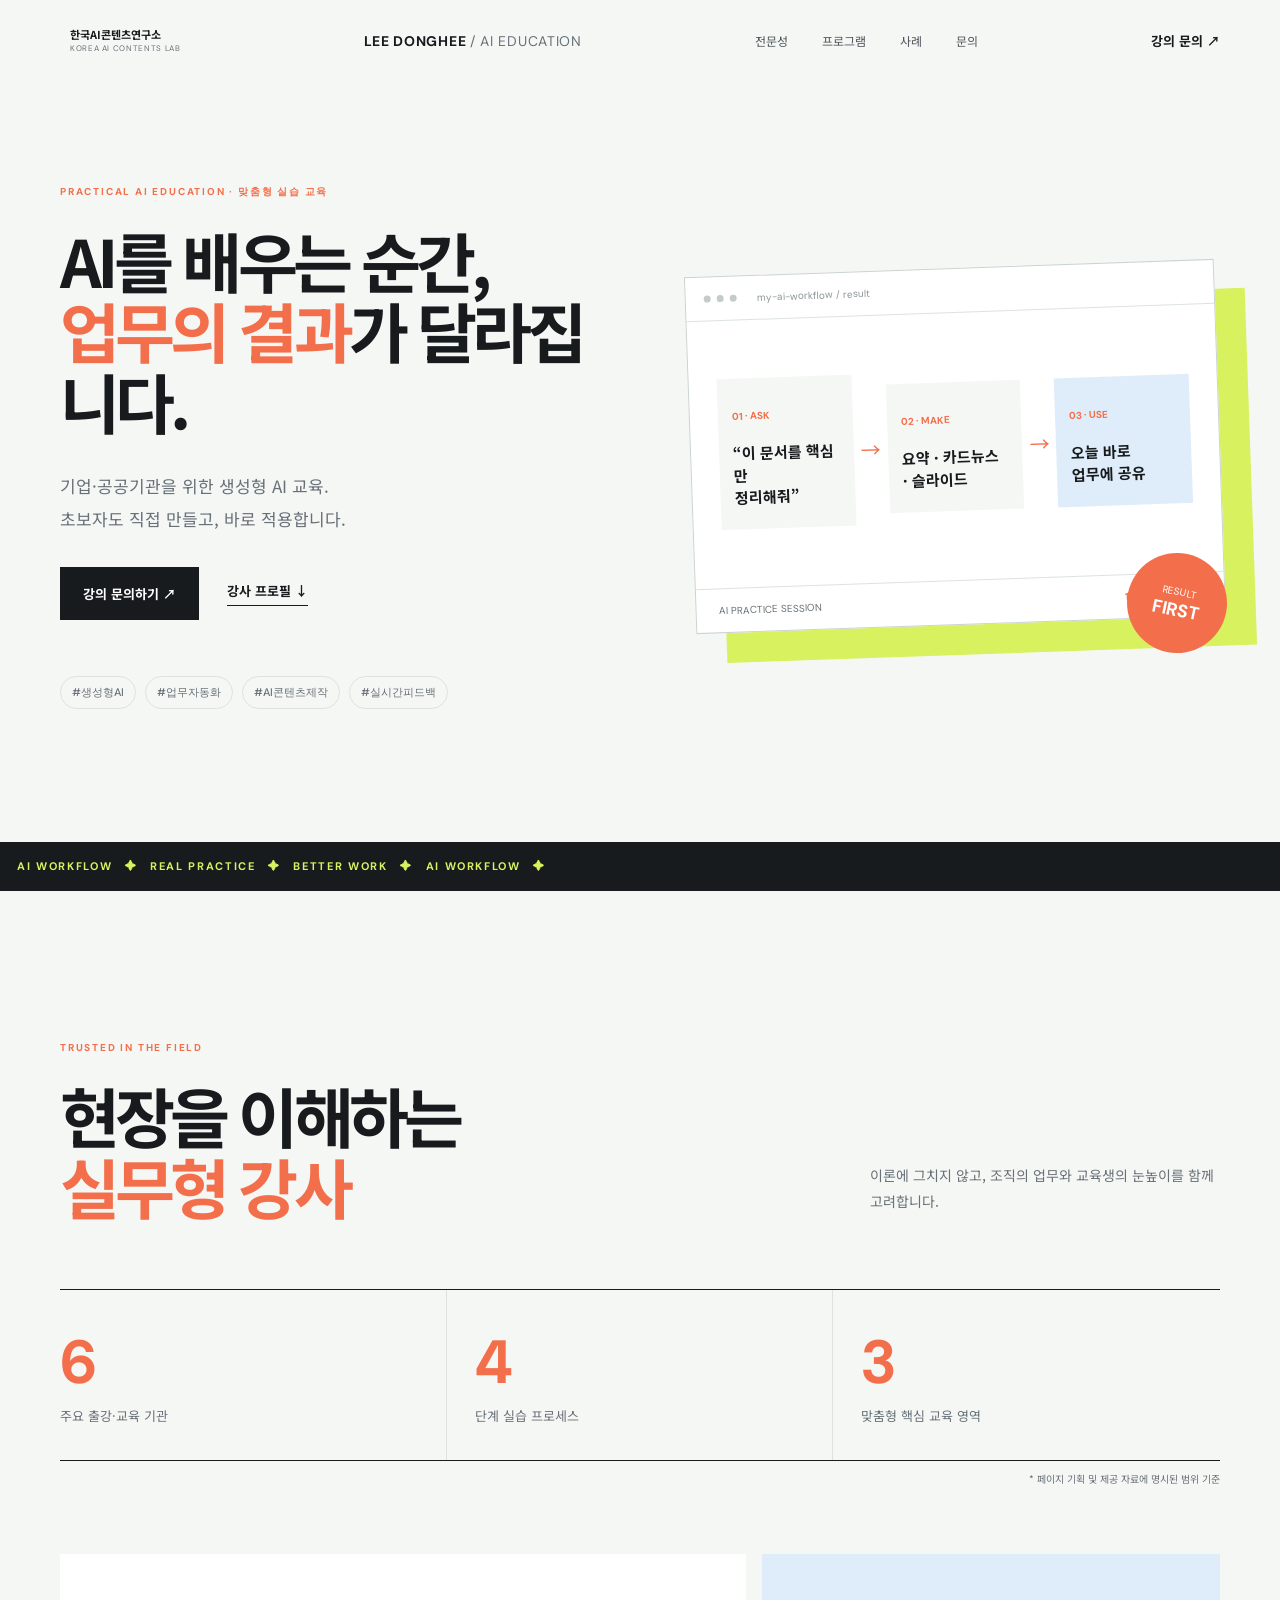
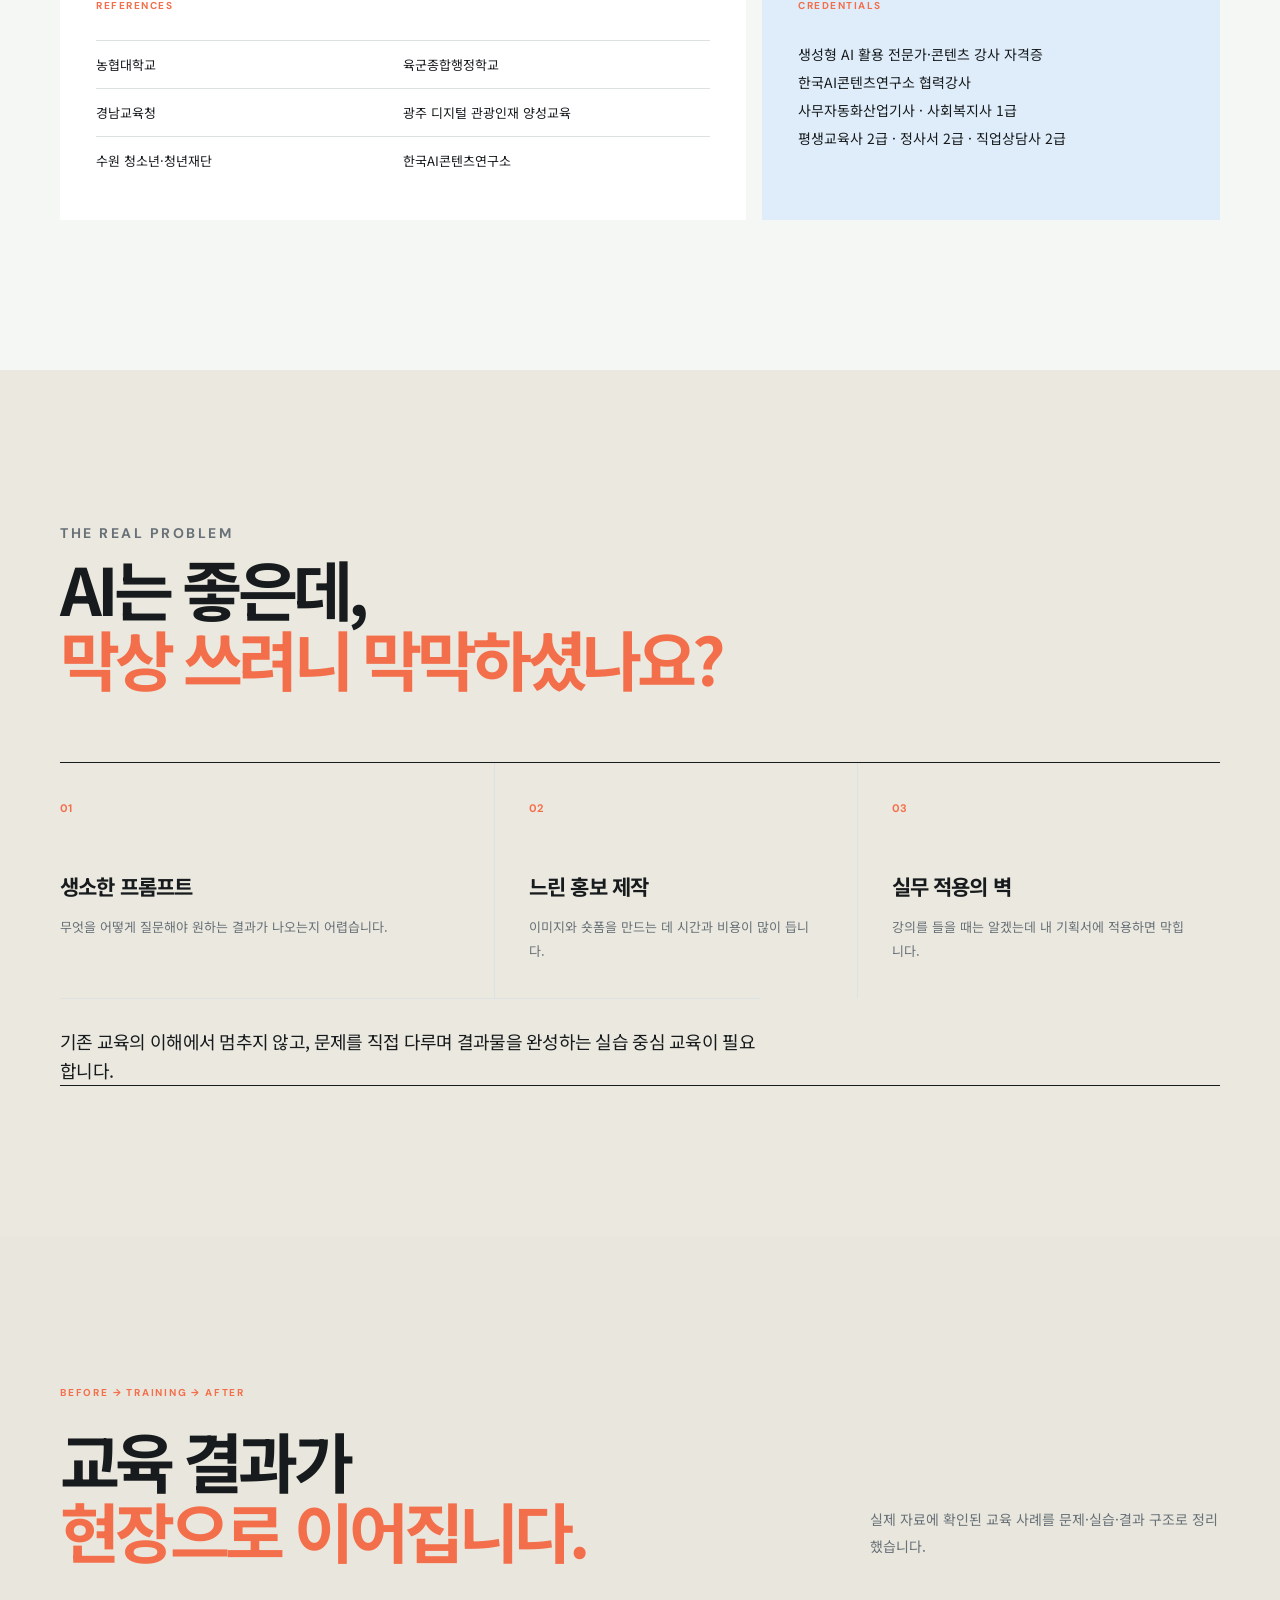
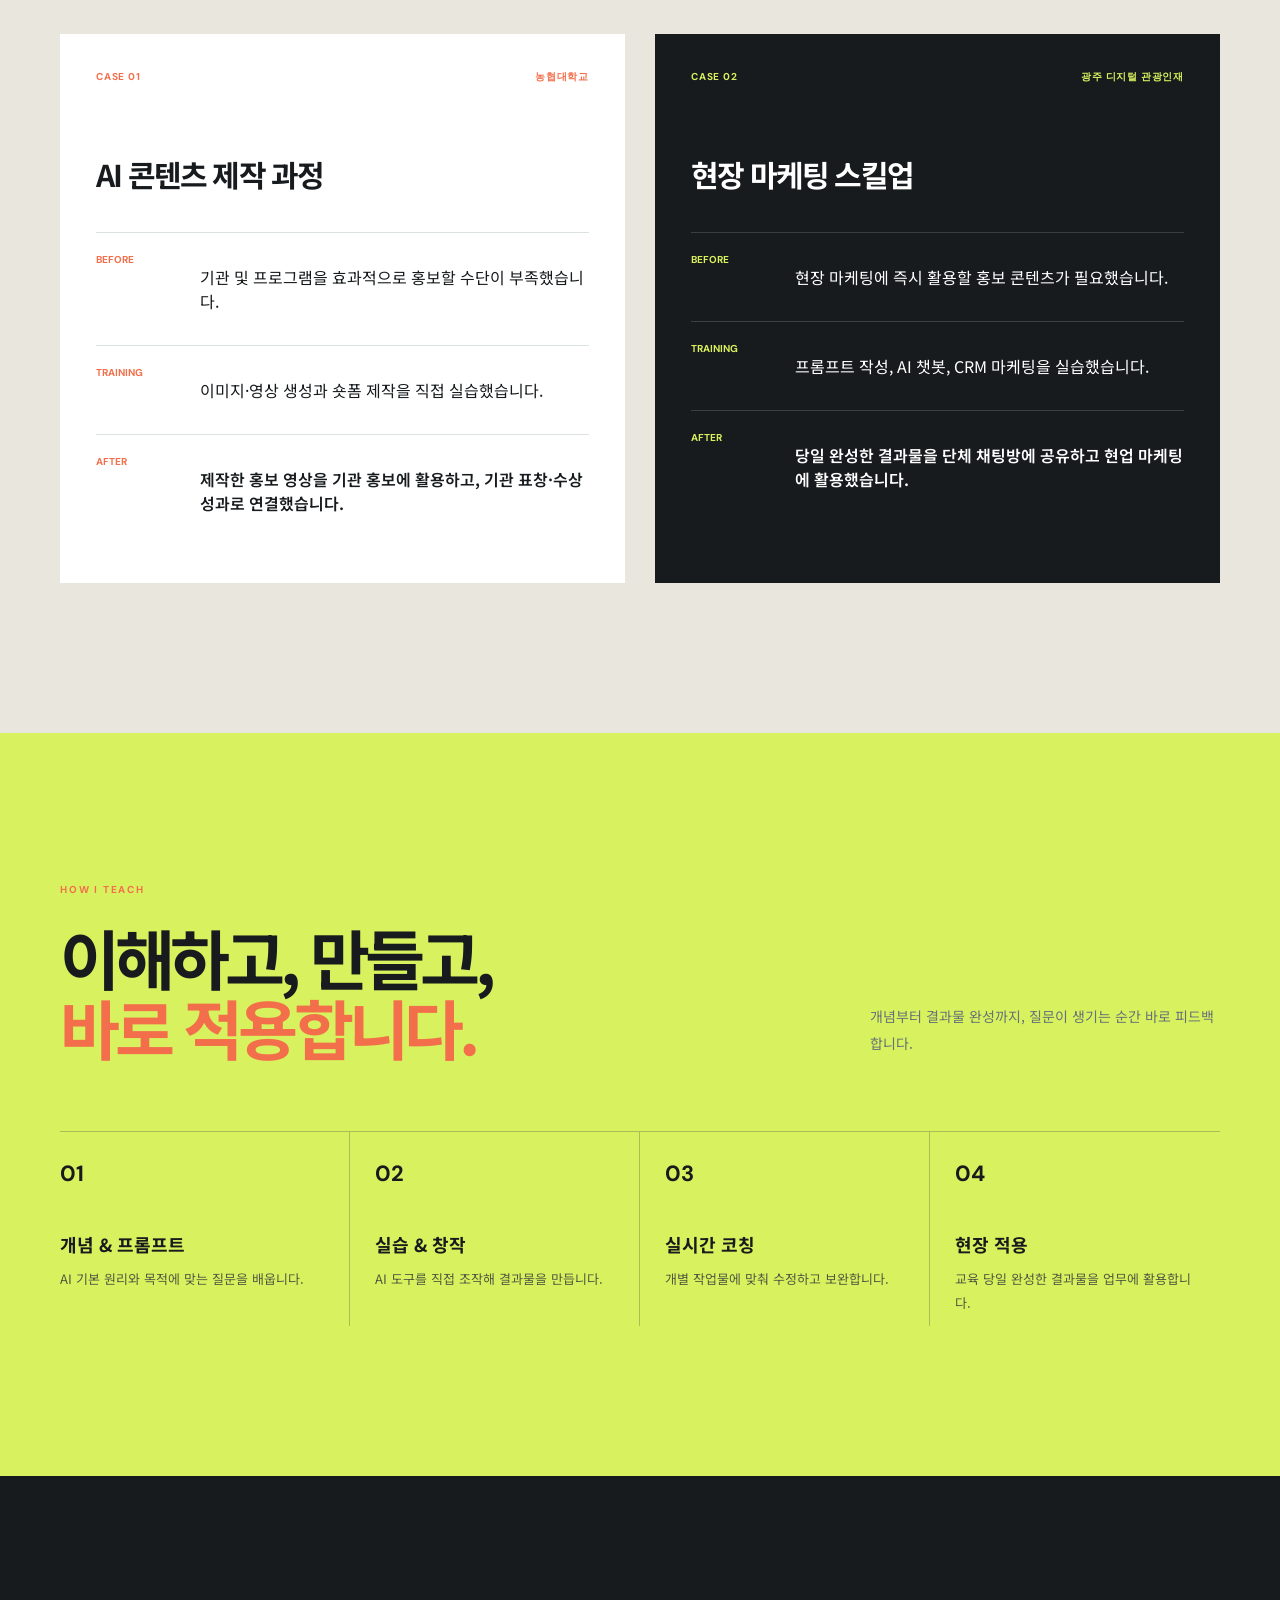
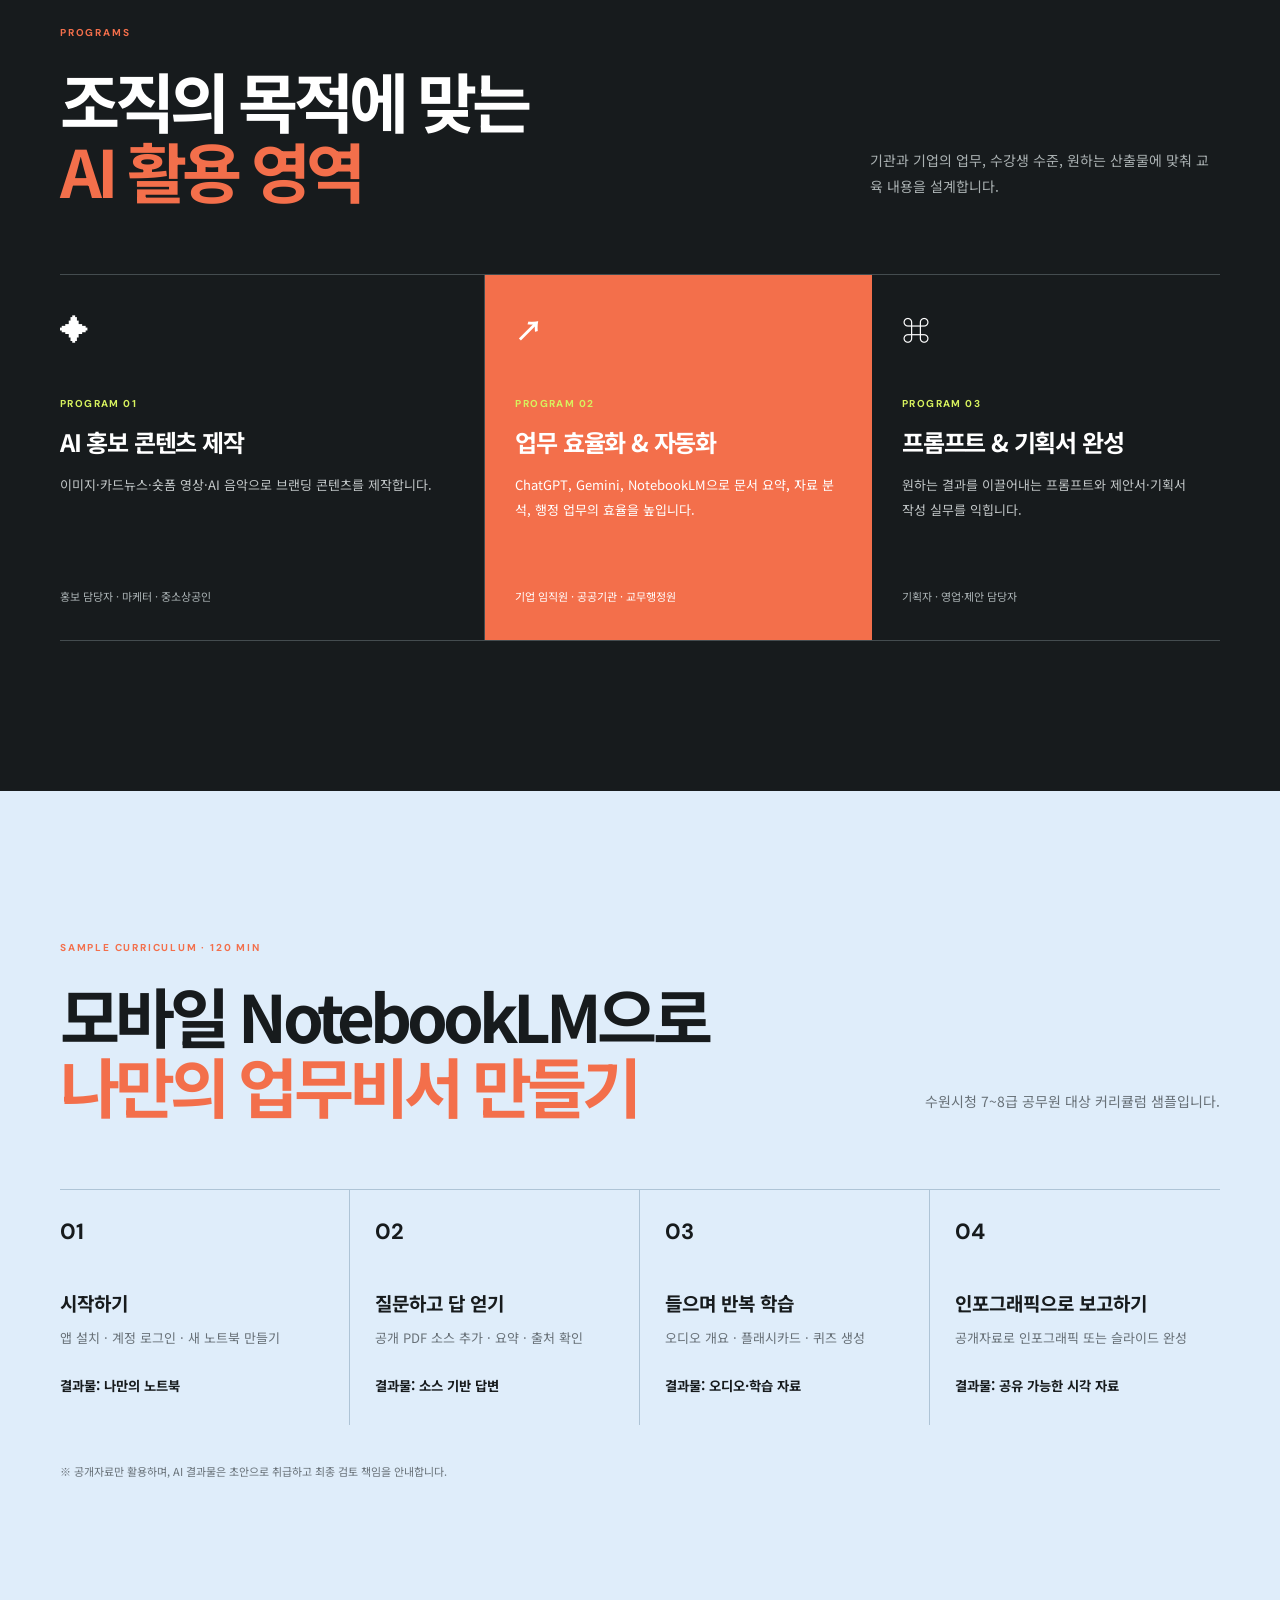
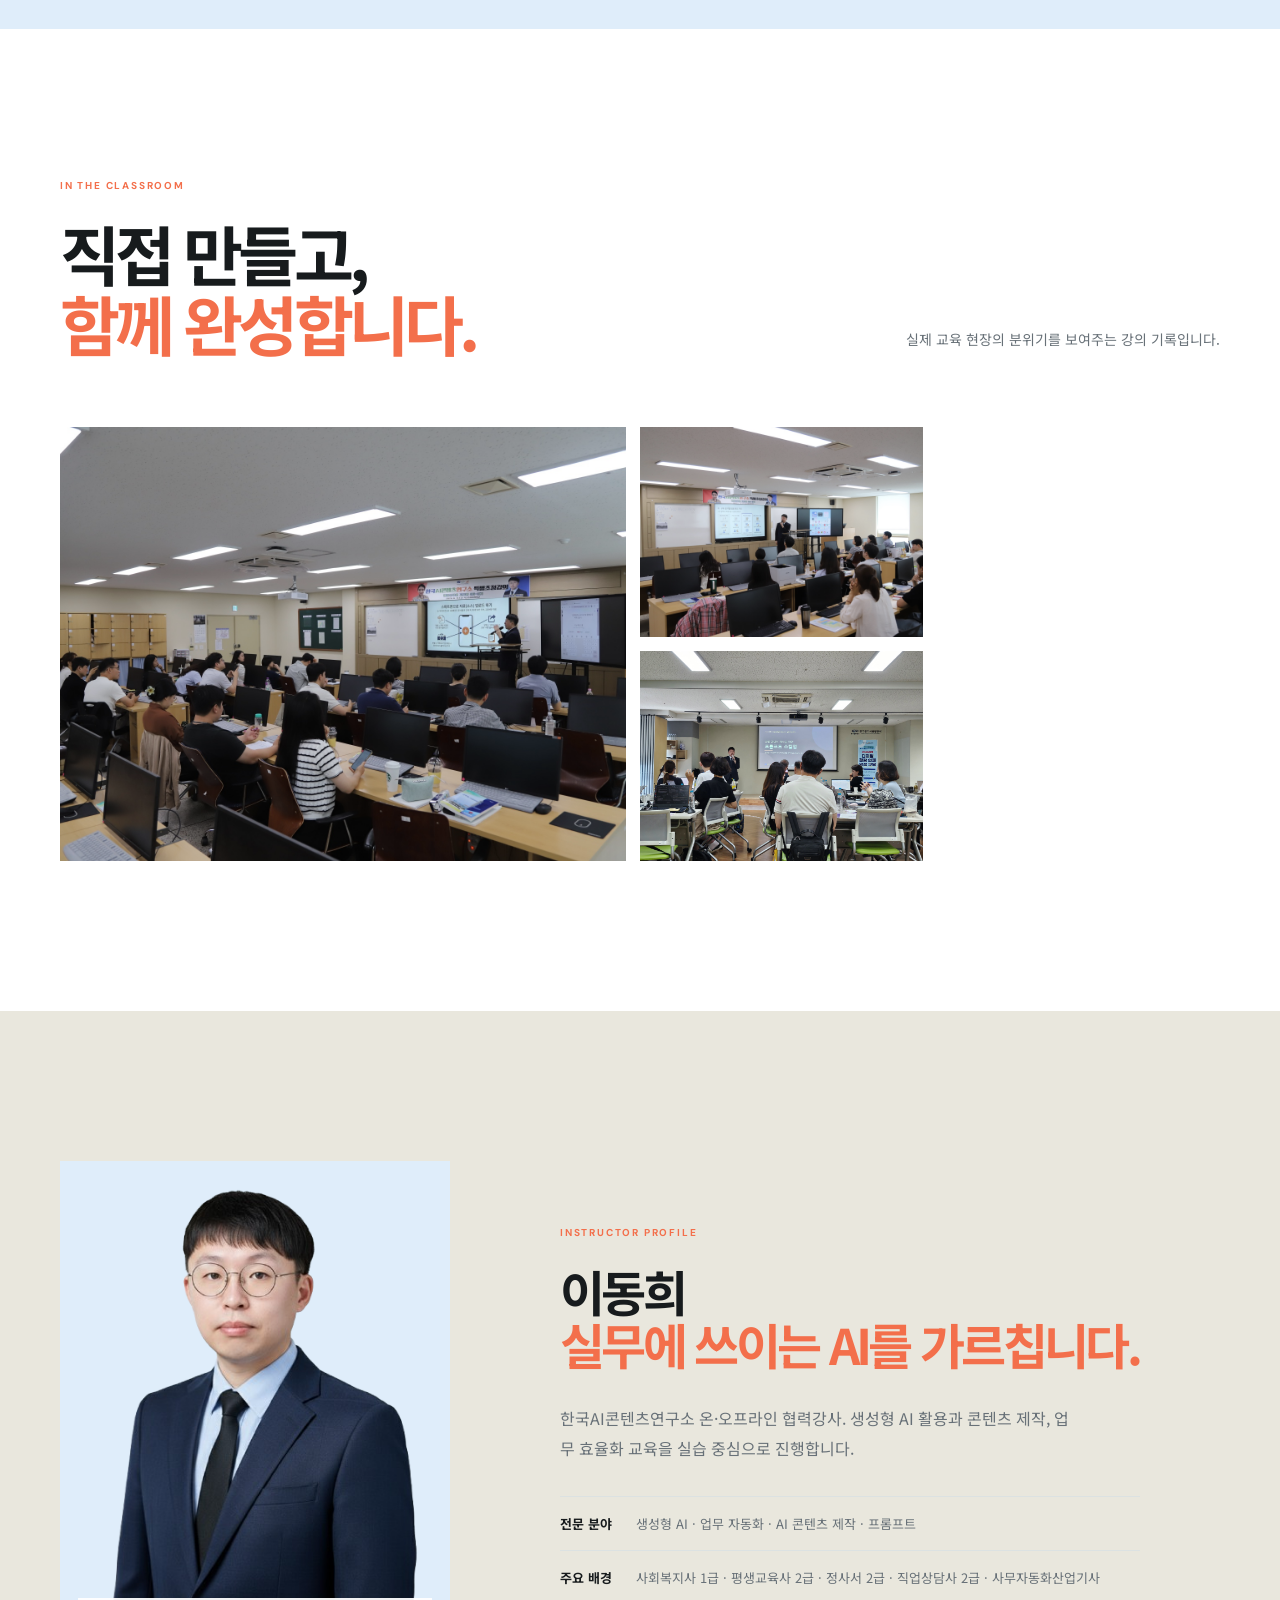
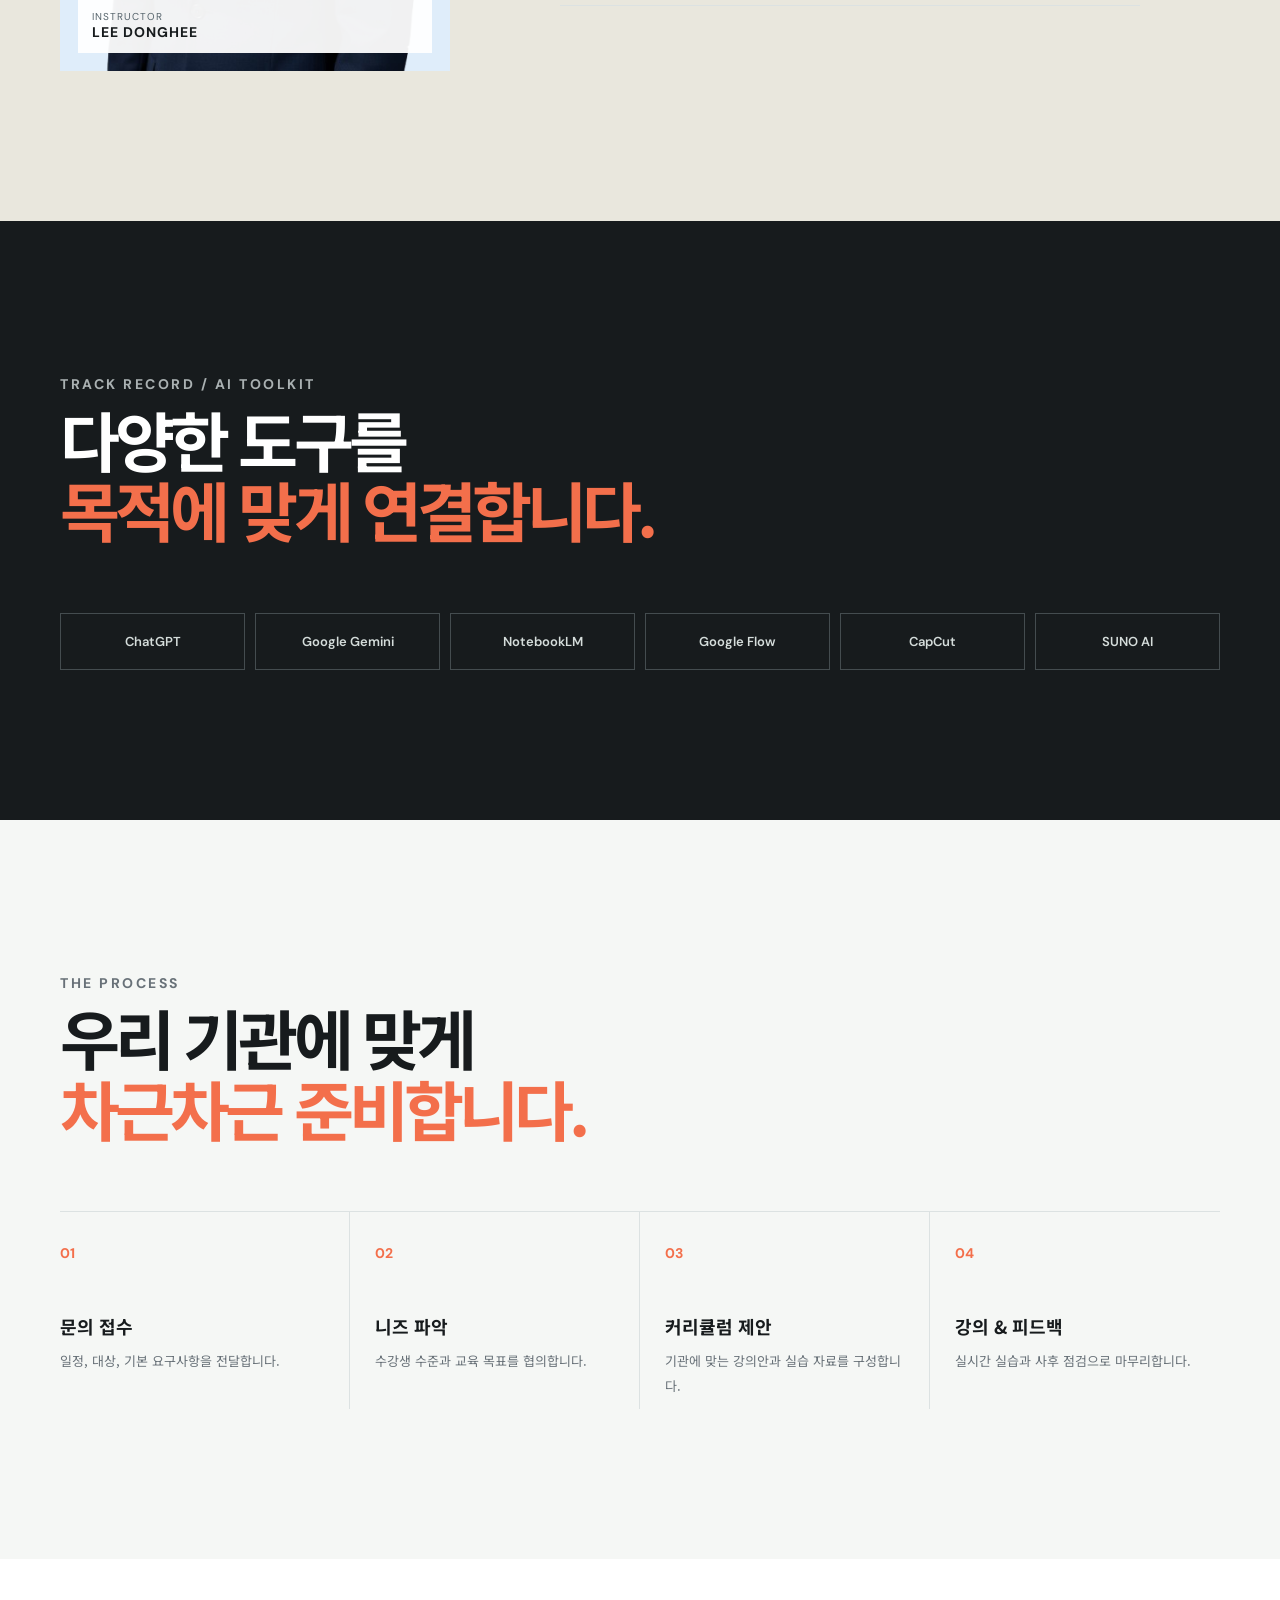
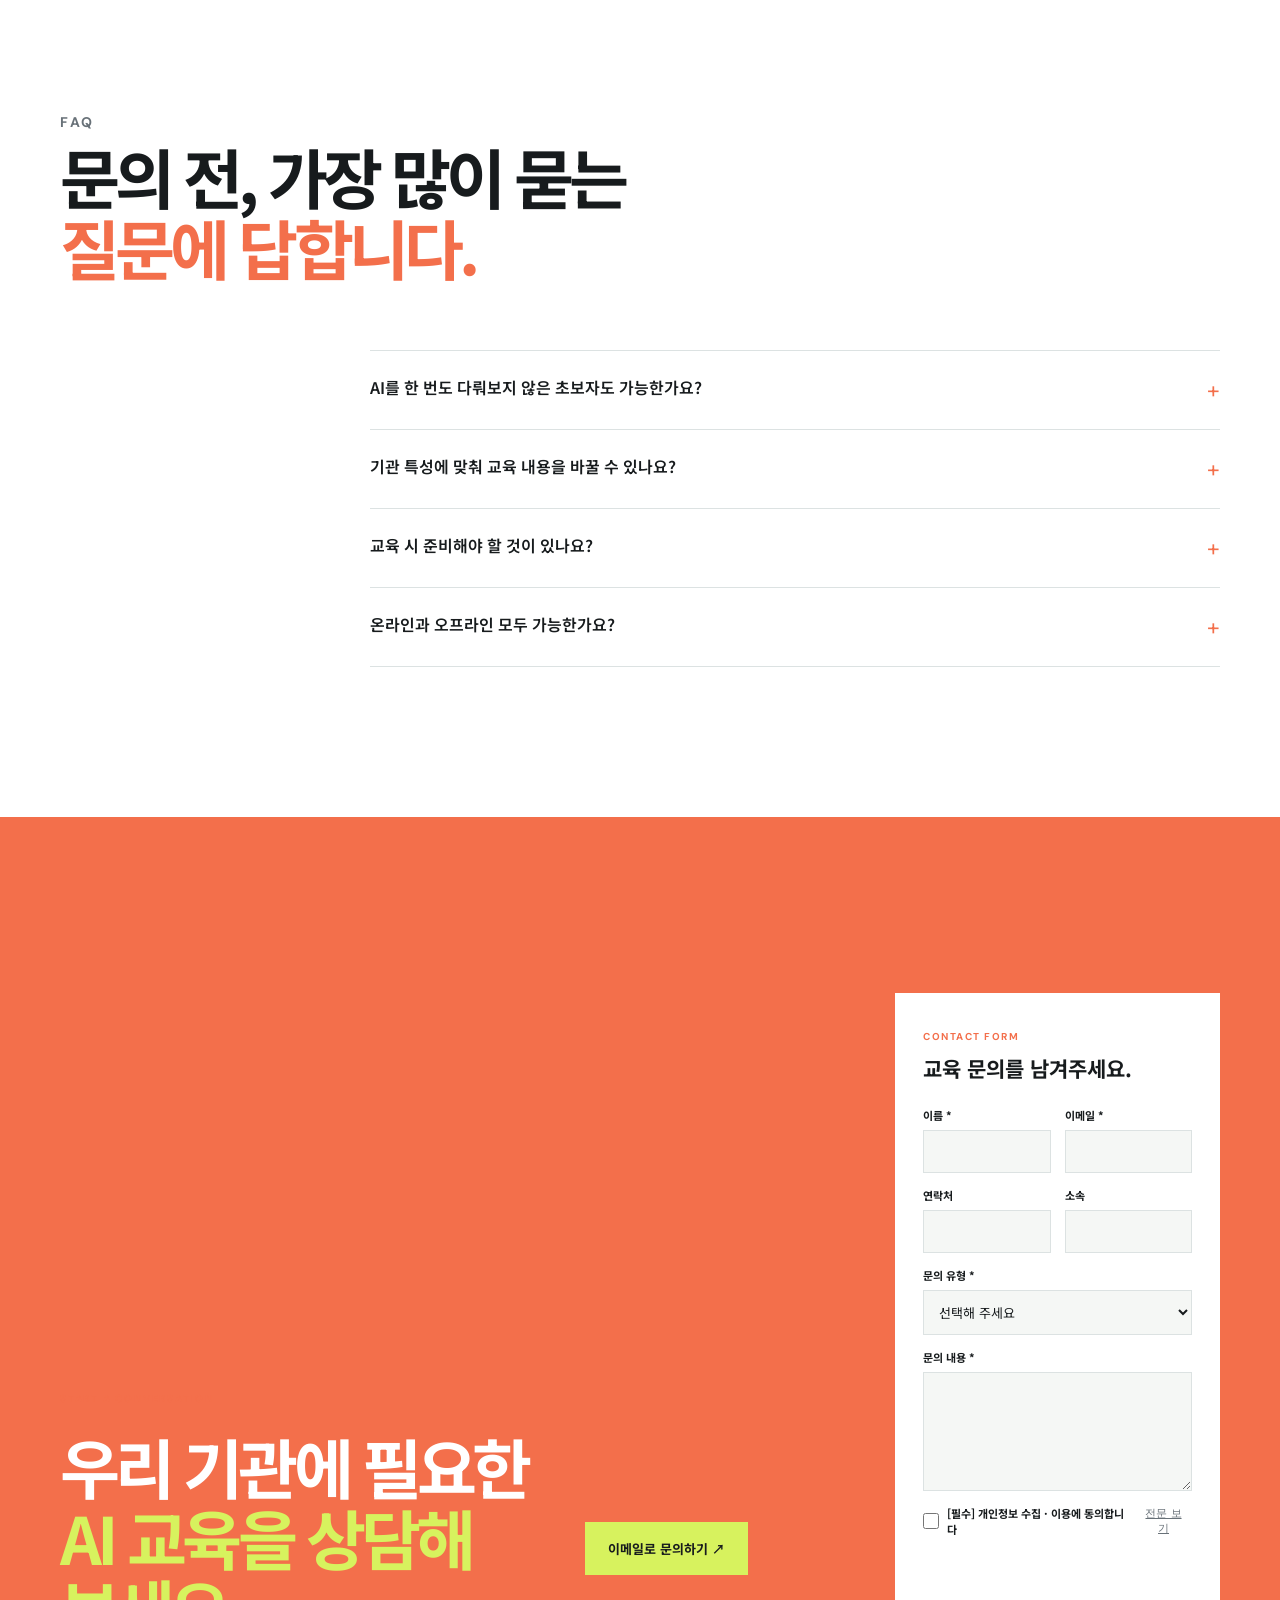
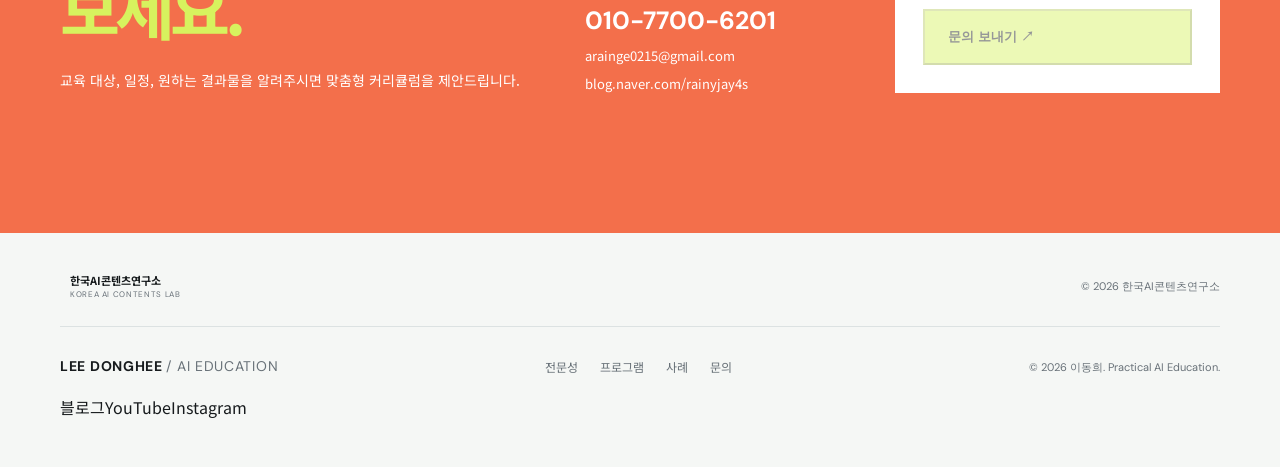
==== commit 96498133: "Add static SEO metadata to homepage" ====
--- a/index.html
+++ b/index.html
@@ -1,4 +1,4 @@
-<!doctype html><html lang="ko"><head><meta charset="UTF-8"><meta name="viewport" content="width=device-width,initial-scale=1"><meta name="description" content="이동희 강사의 실전 AI 맞춤형 교육"><title>이동희 | Practical AI Education</title><link rel="preconnect" href="https://fonts.googleapis.com"><link rel="preconnect" href="https://fonts.gstatic.com" crossorigin><link href="https://fonts.googleapis.com/css2?family=DM+Sans:wght@400;500;600;700&family=Noto+Sans+KR:wght@400;500;600;700;800&display=swap" rel="stylesheet"><link rel="stylesheet" href="styles.css"></head><body>
+<!doctype html><html lang="ko"><head><meta charset="UTF-8"><meta name="viewport" content="width=device-width,initial-scale=1"><meta name="description" content="AI를 배우는 순간, 업무의 결과가 달라집니다. 이동희 강사는 기업·공공기관을 위한 실무 중심 생성형 AI 교육을 진행합니다."><link rel="canonical" href="https://rainyjayldh.vercel.app/"><meta property="og:title" content="이동희 ㅣ Practical AI Education"><meta property="og:description" content="기업·공공기관을 위한 실무 중심 생성형 AI 교육"><meta property="og:url" content="https://rainyjayldh.vercel.app/"><meta property="og:image" content="https://ai-homepage-prompt.vercel.app/logo.png"><meta property="og:type" content="website"><title>이동희 ㅣ Practical AI Education</title><script type="application/ld+json">{"@context":"https://schema.org","@type":"Person","name":"이동희","jobTitle":"생성형 AI 실무교육 강사","description":"기업·공공기관을 위한 실무 중심 생성형 AI 교육 강사","url":"https://rainyjayldh.vercel.app/","knowsAbout":["생성형AI강의","업무자동화","AI콘텐츠제작","실시간피드백"],"sameAs":["https://blog.naver.com/rainyjay4s","https://www.youtube.com/@Rainyjay4s","https://www.instagram.com/Rainyjay4s/"]}</script><script type="application/ld+json">{"@context":"https://schema.org","@type":"ContactPoint","contactType":"교육 문의","telephone":"+82-10-7700-6201","email":"arainge0215@gmail.com","url":"https://rainyjayldh.vercel.app/#contact","availableLanguage":"Korean"}</script><link rel="preconnect" href="https://fonts.googleapis.com"><link rel="preconnect" href="https://fonts.gstatic.com" crossorigin><link href="https://fonts.googleapis.com/css2?family=DM+Sans:wght@400;500;600;700&family=Noto+Sans+KR:wght@400;500;600;700;800&display=swap" rel="stylesheet"><link rel="stylesheet" href="styles.css"></head><body>
 <header class="site-header"><a class="brand" href="#top">LEE DONGHEE <span>/ AI EDUCATION</span></a><button class="menu-toggle">MENU</button><nav class="nav"><a href="#trust">전문성</a><a href="#programs">프로그램</a><a href="#cases">사례</a><a href="#contact">문의</a></nav><a class="header-cta" href="#contact">강의 문의 ↗</a></header>
 <main id="top">
 <section class="hero shell"><div class="hero-copy reveal"><p class="eyebrow">PRACTICAL AI EDUCATION · 맞춤형 실습 교육</p><h1>AI를 배우는 순간,<br><em>업무의 결과</em>가 달라집니다.</h1><p class="lead">기업·공공기관을 위한 생성형 AI 교육.<br>초보자도 직접 만들고, 바로 적용합니다.</p><div class="actions"><a class="btn dark" href="#contact">강의 문의하기 ↗</a><a class="under" href="#profile">강사 프로필 ↓</a></div><div class="tags"><span>#생성형AI</span><span>#업무자동화</span><span>#AI콘텐츠제작</span><span>#실시간피드백</span></div></div><div class="hero-ui reveal delay1"><div class="mock"><div class="bar"><i></i><i></i><i></i><span>my-ai-workflow / result</span></div><div class="workflow"><div><small>01 · ASK</small><b>“이 문서를 핵심만<br>정리해줘”</b></div><em>→</em><div><small>02 · MAKE</small><b>요약 · 카드뉴스<br>· 슬라이드</b></div><em>→</em><div class="result"><small>03 · USE</small><b>오늘 바로<br>업무에 공유</b></div></div><footer>AI PRACTICE SESSION <b>100% hands-on</b></footer></div><span class="stamp">RESULT<br><b>FIRST</b></span></div></section>
@@ -15,3 +15,5 @@
 <section class="section shell"><div class="intro reveal"><p class="eyebrow">THE PROCESS</p><h2>우리 기관에 맞게<br><em>차근차근 준비합니다.</em></h2></div><div class="process"><div><b>01</b><h3>문의 접수</h3><p>일정, 대상, 기본 요구사항을 전달합니다.</p></div><div><b>02</b><h3>니즈 파악</h3><p>수강생 수준과 교육 목표를 협의합니다.</p></div><div><b>03</b><h3>커리큘럼 제안</h3><p>기관에 맞는 강의안과 실습 자료를 구성합니다.</p></div><div><b>04</b><h3>강의 & 피드백</h3><p>실시간 실습과 사후 점검으로 마무리합니다.</p></div></div></section>
 <section class="section white"><div class="shell"><div class="intro reveal"><p class="eyebrow">FAQ</p><h2>문의 전, 가장 많이 묻는<br><em>질문에 답합니다.</em></h2></div><div class="faq"><details><summary>AI를 한 번도 다뤄보지 않은 초보자도 가능한가요?</summary><p>가능합니다. 눈높이에 맞춘 기초부터 시작하고, 실시간 피드백으로 따라올 수 있도록 진행합니다.</p></details><details><summary>기관 특성에 맞춰 교육 내용을 바꿀 수 있나요?</summary><p>사전 미팅을 통해 업종, 실무 과제, 원하는 결과물에 맞춰 커리큘럼을 제안합니다.</p></details><details><summary>교육 시 준비해야 할 것이 있나요?</summary><p>교육 방식에 따라 개인 PC 또는 모바일 기기가 필요하며, 필요한 무료 AI 도구는 사전에 안내합니다.</p></details><details><summary>온라인과 오프라인 모두 가능한가요?</summary><p>전국 온·오프라인 출강이 가능하며, 인원 규모와 환경에 맞춰 실습 방식을 조정합니다.</p></details></div></div></section>
 <section id="contact" class="contact"><div class="shell contact-inner"><div><p class="eyebrow">START A CONVERSATION</p><h2>우리 기관에 필요한<br><em>AI 교육을 상담해 보세요.</em></h2><p>교육 대상, 일정, 원하는 결과물을 알려주시면 맞춤형 커리큘럼을 제안드립니다.</p></div><div class="contact-actions"><a class="btn light" href="mailto:arainge0215@gmail.com?subject=AI%20교육%20문의">이메일로 문의하기 ↗</a><a class="phone" href="tel:01077006201">010-7700-6201</a><span>arainge0215@gmail.com</span><span>blog.naver.com/rainyjay4s</span></div></div></section></main><footer class="footer shell"><div class="brand">LEE DONGHEE <span>/ AI EDUCATION</span></div><div class="footer-links"><a href="#trust">전문성</a><a href="#programs">프로그램</a><a href="#cases">사례</a><a href="#contact">문의</a></div><p>© 2026 이동희. Practical AI Education.</p></footer><script src="script.js"></script></body></html>
+
+
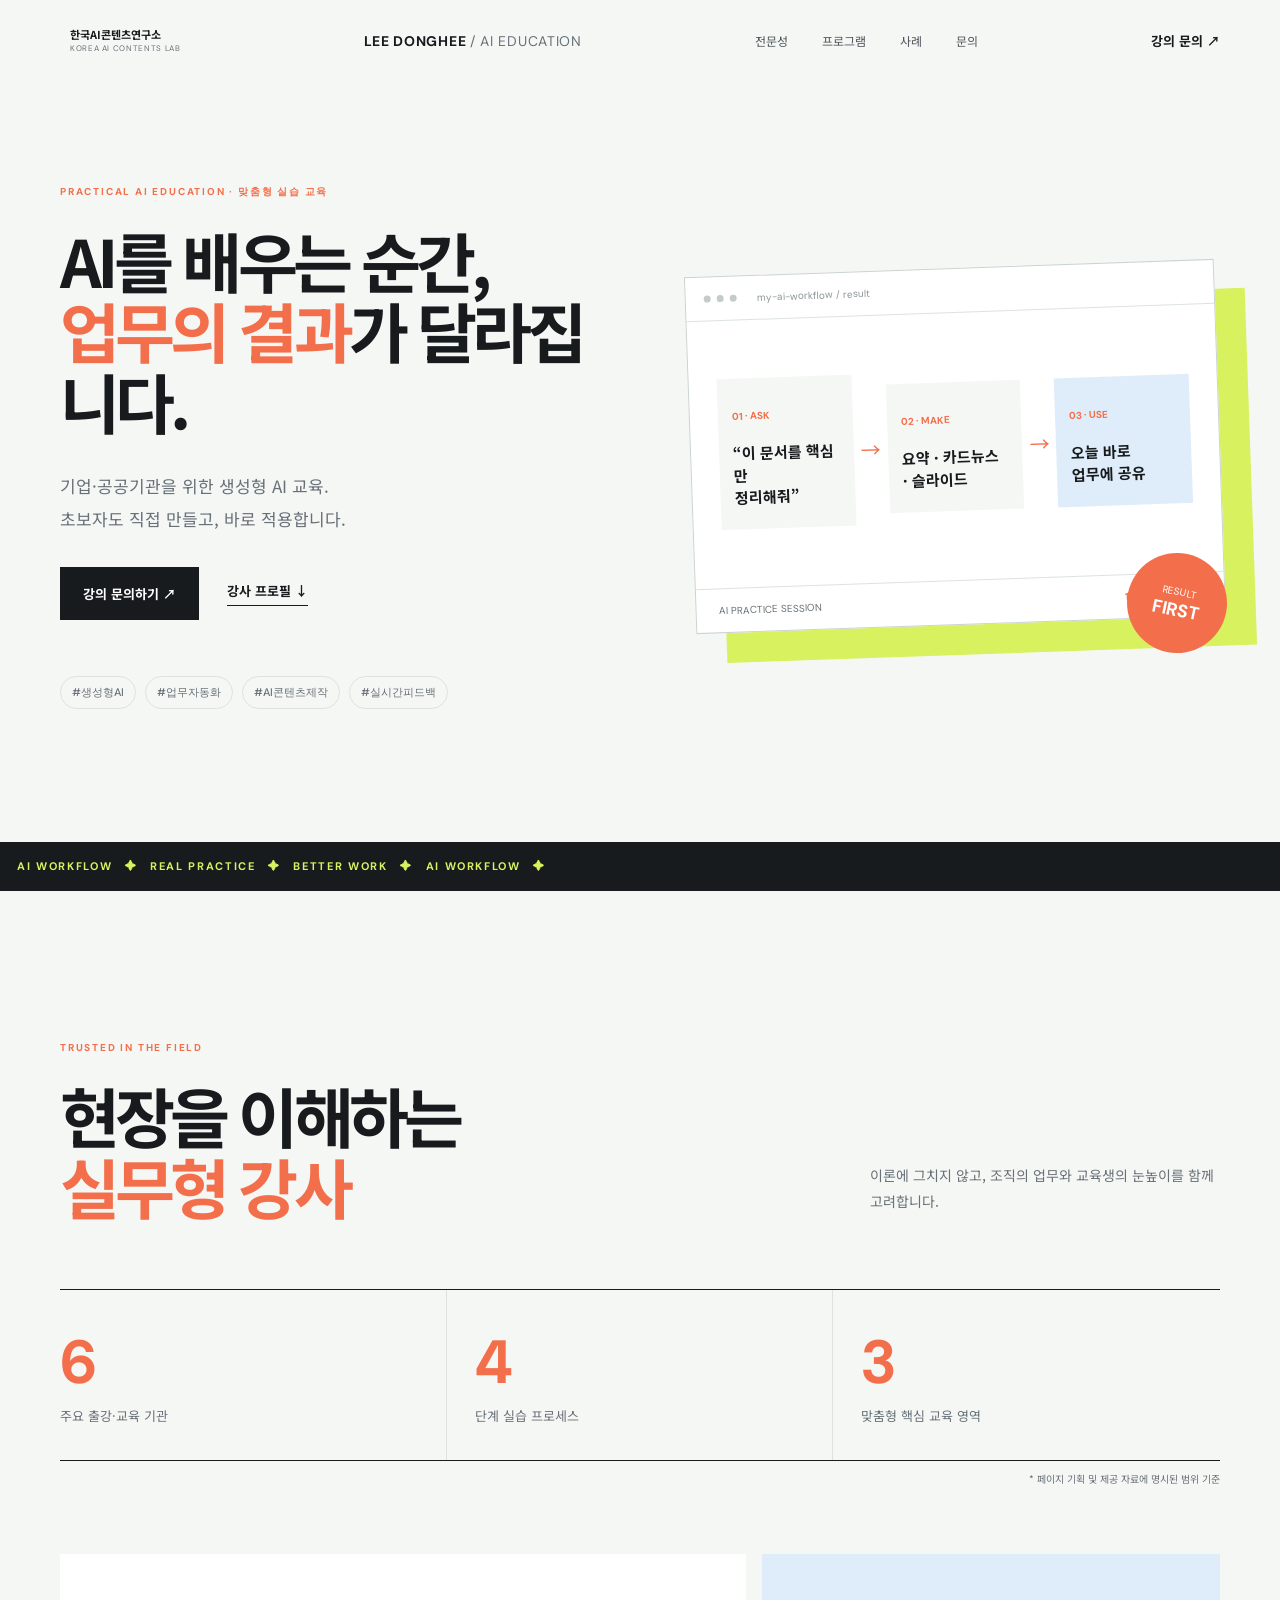
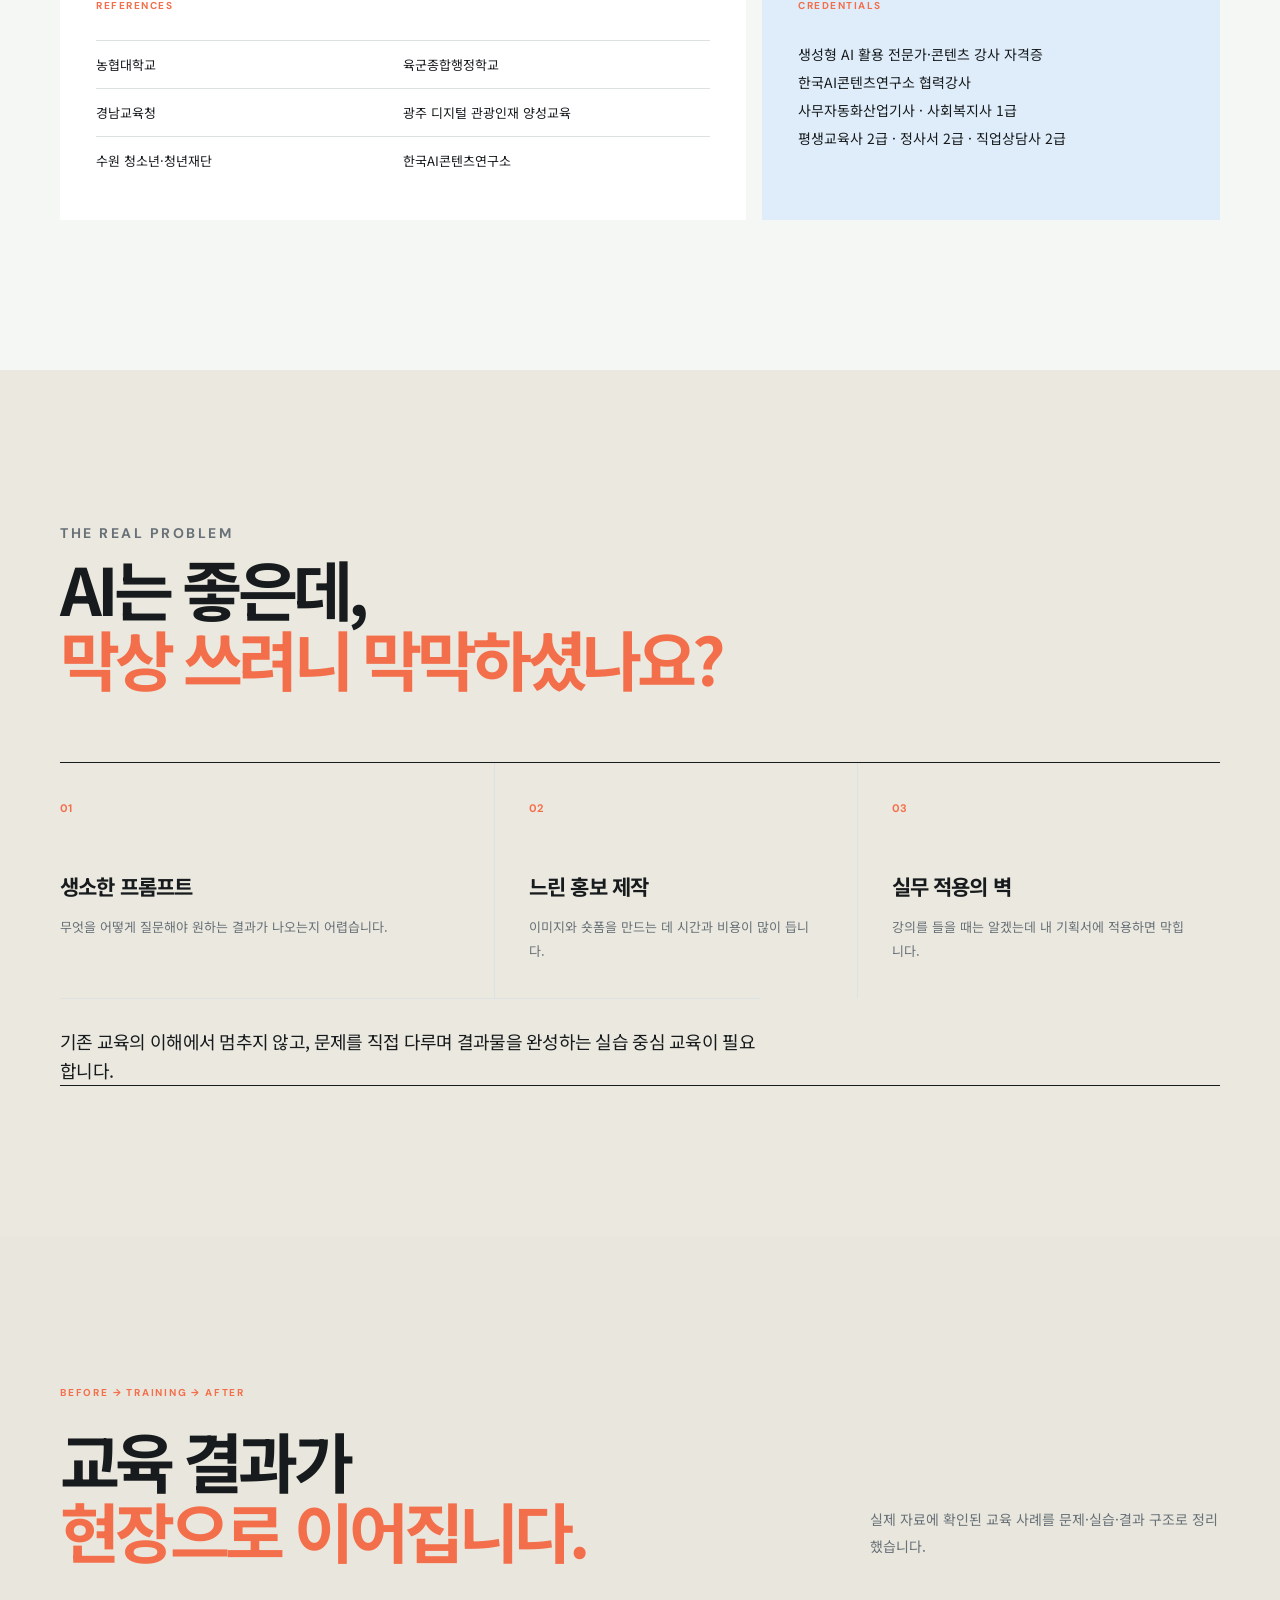
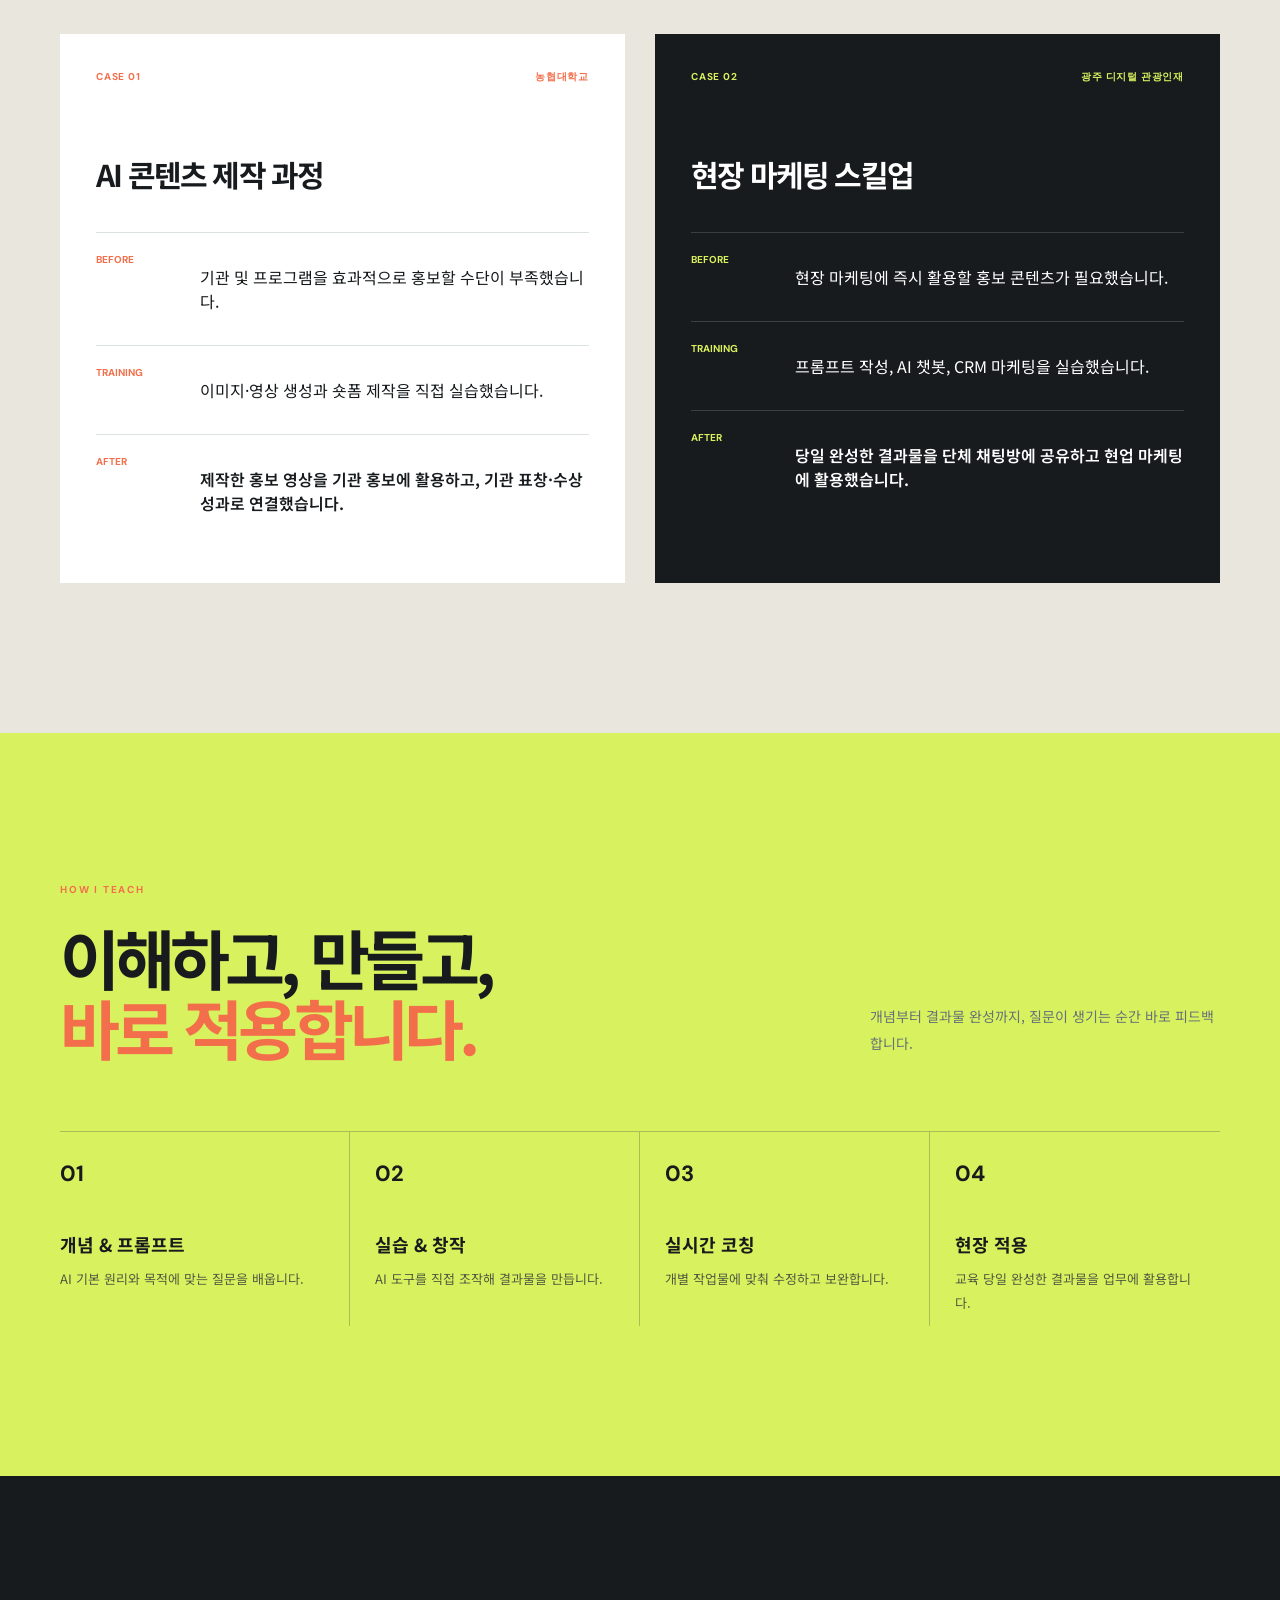
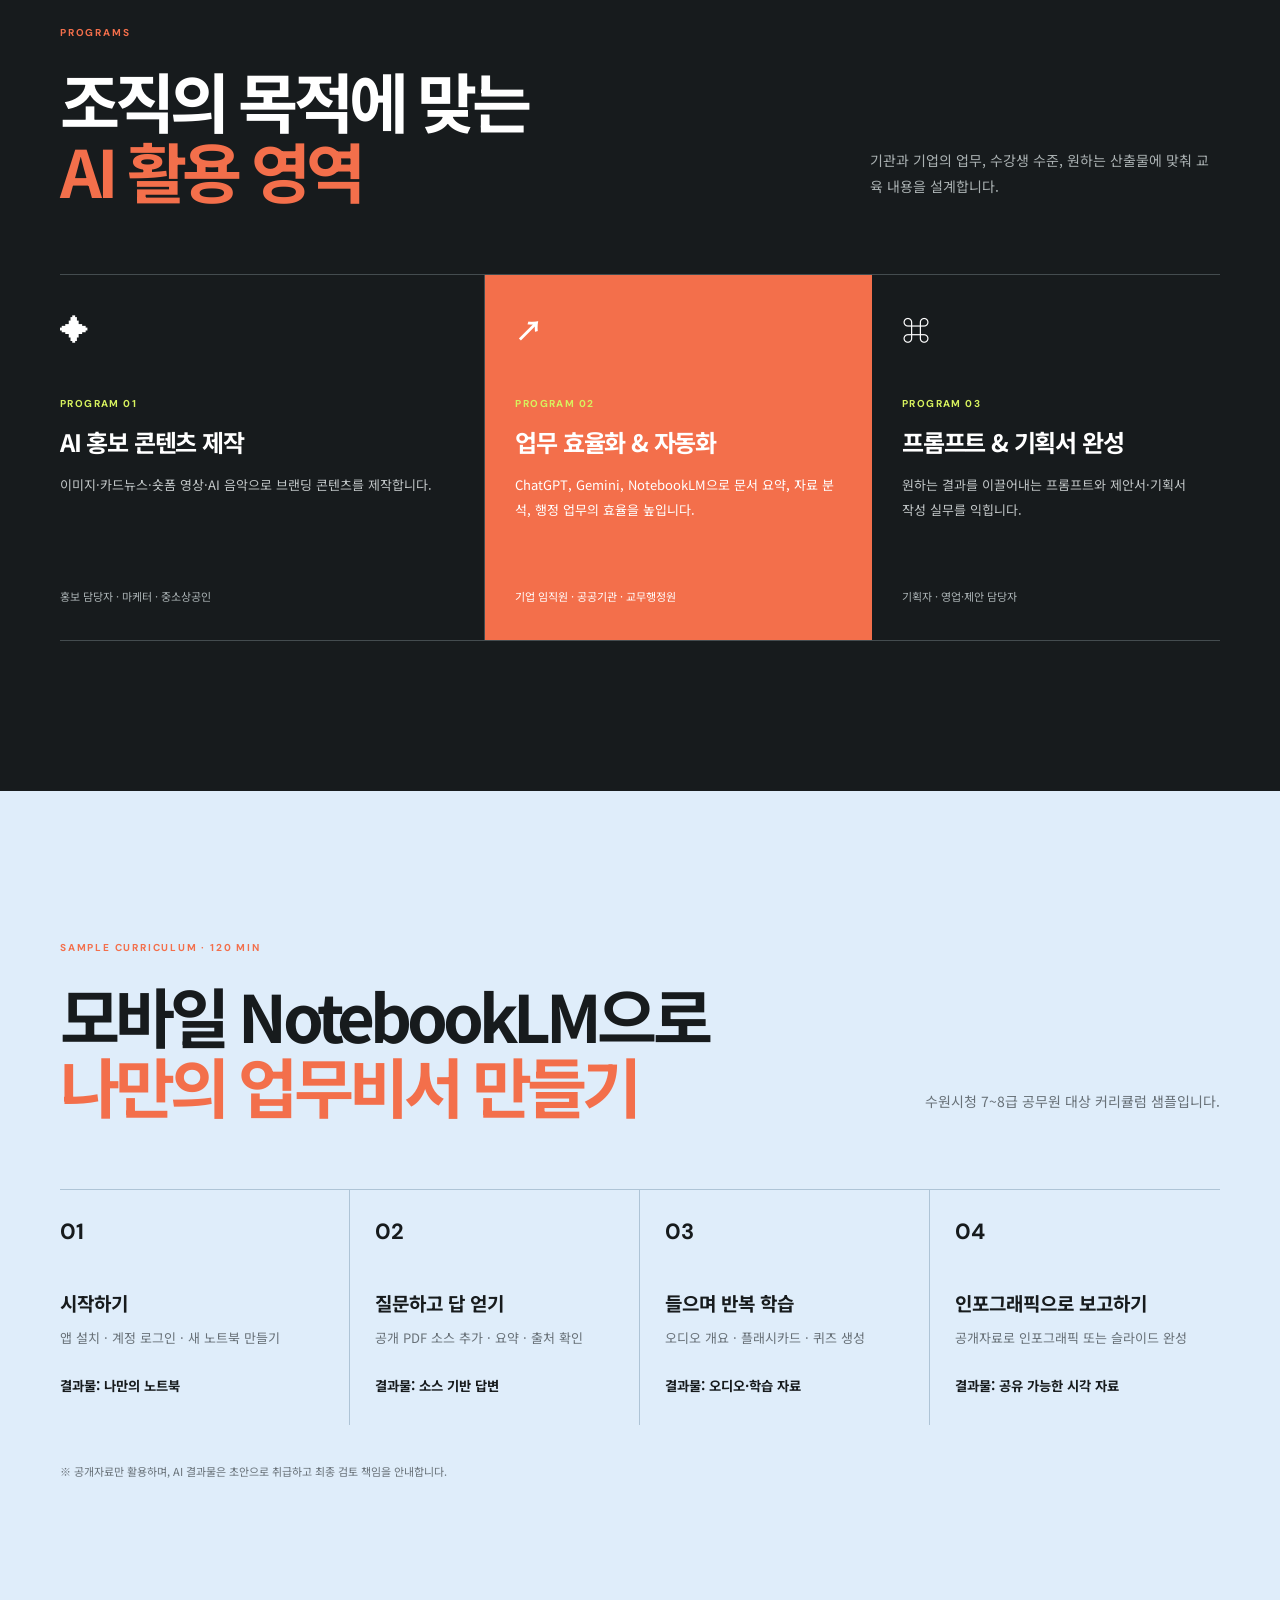
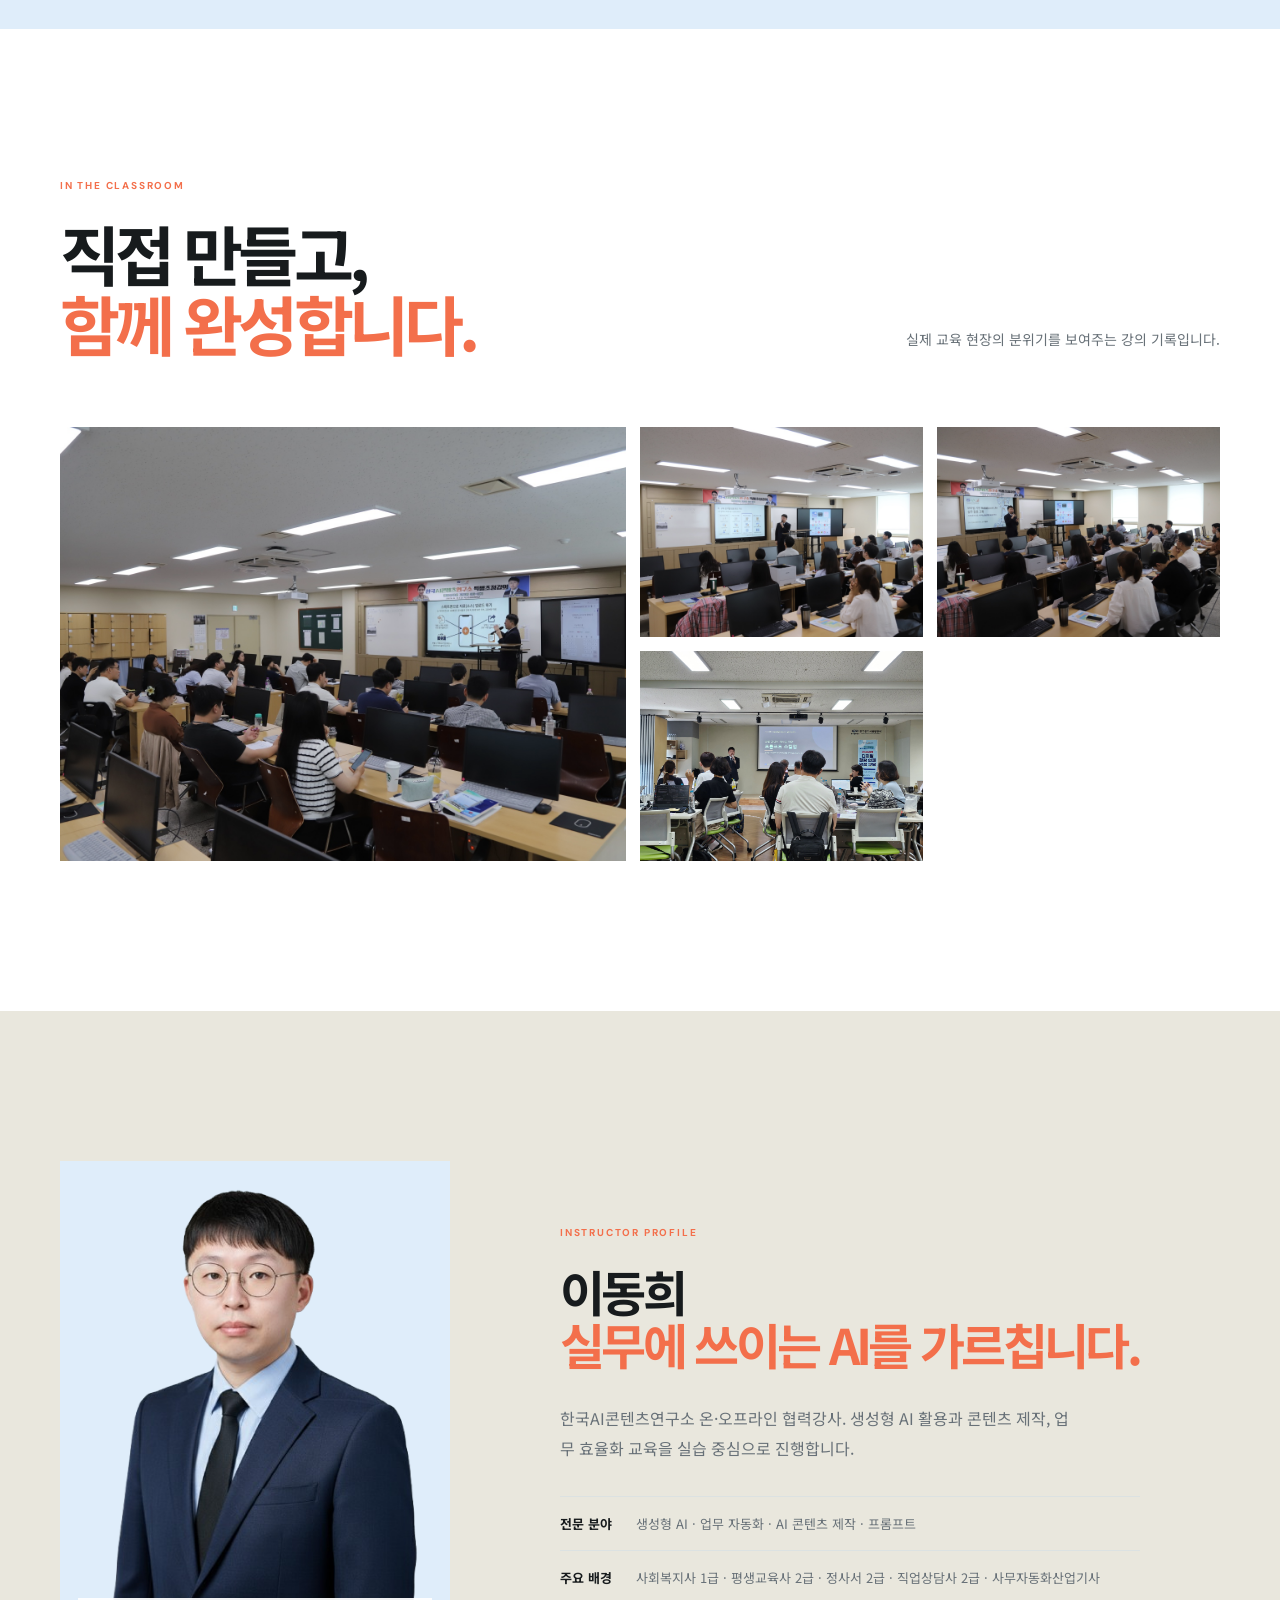
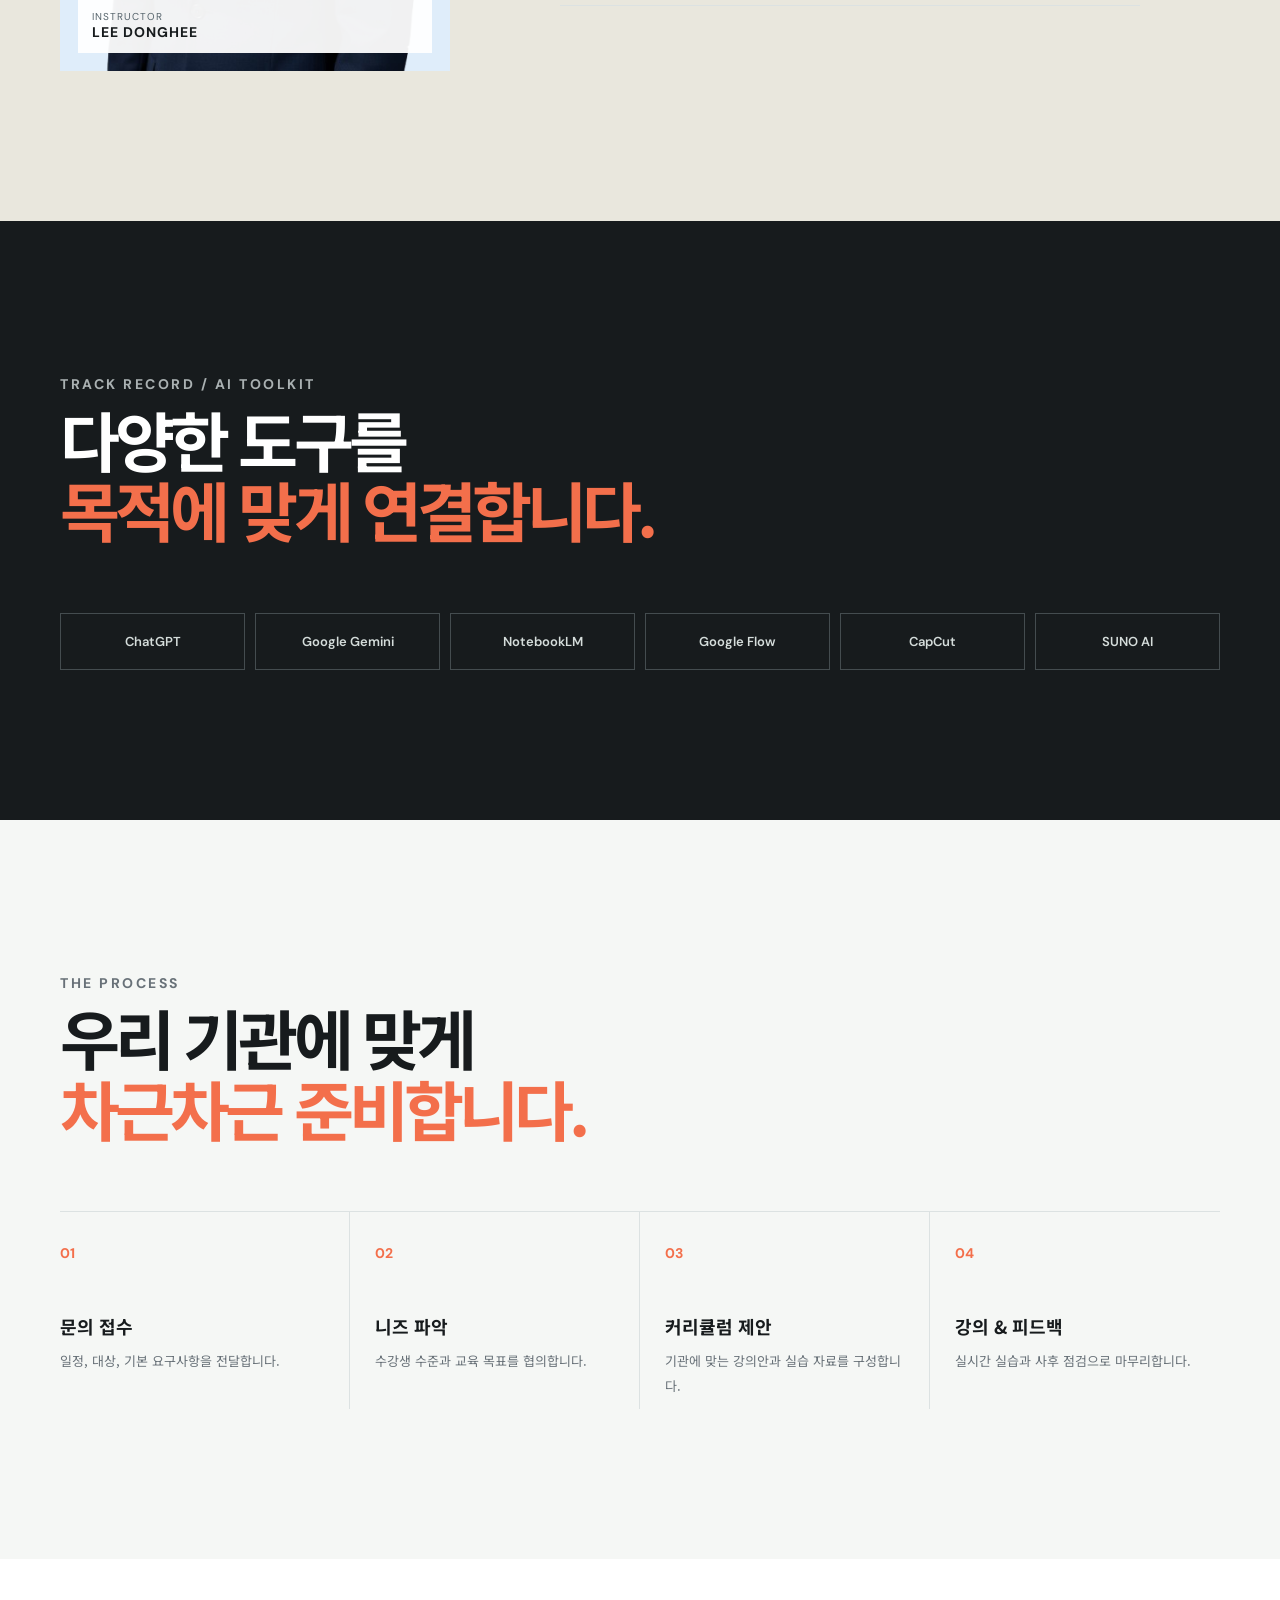
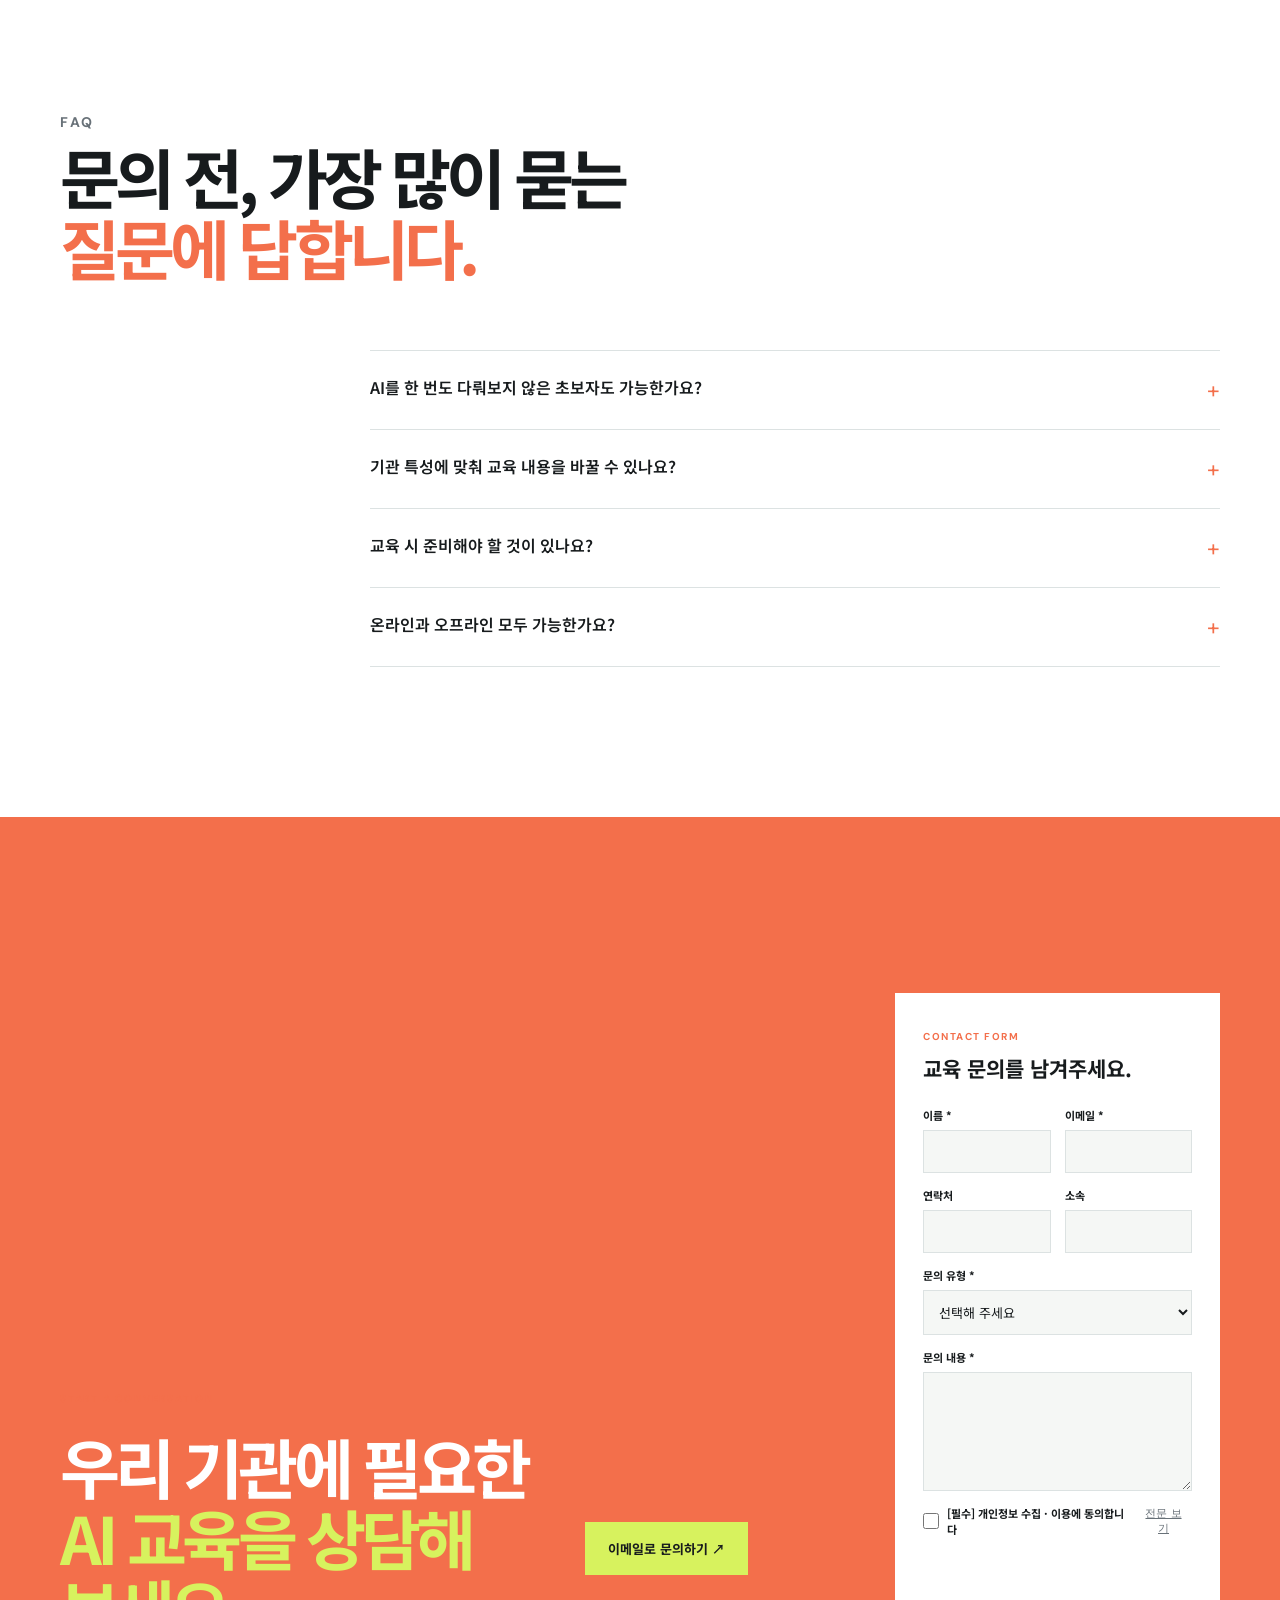
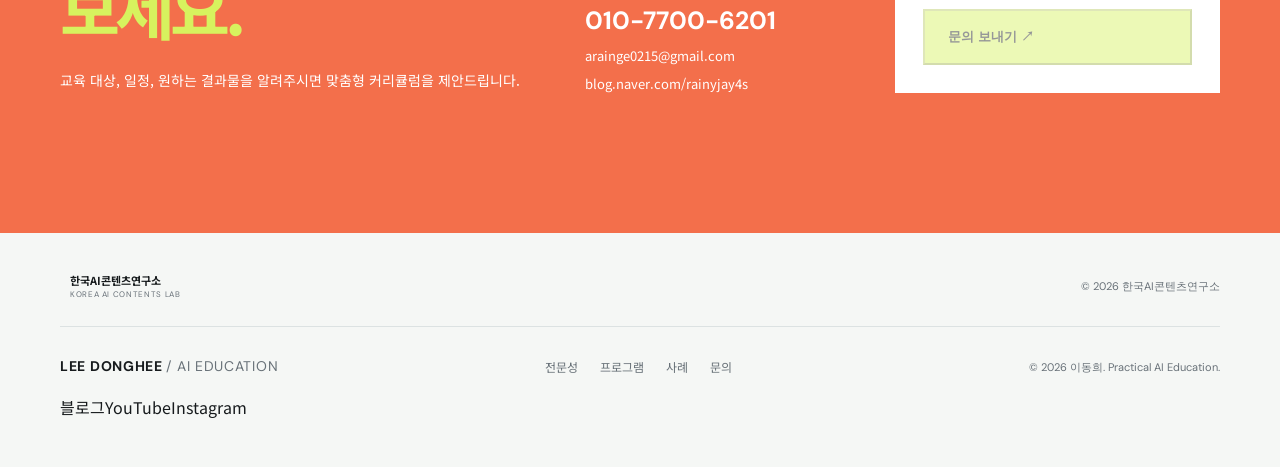
==== commit 88eaffba: "Improve homepage metadata markup" ====
--- a/index.html
+++ b/index.html
@@ -1,4 +1,4 @@
-<!doctype html><html lang="ko"><head><meta charset="UTF-8"><meta name="viewport" content="width=device-width,initial-scale=1"><meta name="description" content="AI를 배우는 순간, 업무의 결과가 달라집니다. 이동희 강사는 기업·공공기관을 위한 실무 중심 생성형 AI 교육을 진행합니다."><link rel="canonical" href="https://rainyjayldh.vercel.app/"><meta property="og:title" content="이동희 ㅣ Practical AI Education"><meta property="og:description" content="기업·공공기관을 위한 실무 중심 생성형 AI 교육"><meta property="og:url" content="https://rainyjayldh.vercel.app/"><meta property="og:image" content="https://ai-homepage-prompt.vercel.app/logo.png"><meta property="og:type" content="website"><title>이동희 ㅣ Practical AI Education</title><script type="application/ld+json">{"@context":"https://schema.org","@type":"Person","name":"이동희","jobTitle":"생성형 AI 실무교육 강사","description":"기업·공공기관을 위한 실무 중심 생성형 AI 교육 강사","url":"https://rainyjayldh.vercel.app/","knowsAbout":["생성형AI강의","업무자동화","AI콘텐츠제작","실시간피드백"],"sameAs":["https://blog.naver.com/rainyjay4s","https://www.youtube.com/@Rainyjay4s","https://www.instagram.com/Rainyjay4s/"]}</script><script type="application/ld+json">{"@context":"https://schema.org","@type":"ContactPoint","contactType":"교육 문의","telephone":"+82-10-7700-6201","email":"arainge0215@gmail.com","url":"https://rainyjayldh.vercel.app/#contact","availableLanguage":"Korean"}</script><link rel="preconnect" href="https://fonts.googleapis.com"><link rel="preconnect" href="https://fonts.gstatic.com" crossorigin><link href="https://fonts.googleapis.com/css2?family=DM+Sans:wght@400;500;600;700&family=Noto+Sans+KR:wght@400;500;600;700;800&display=swap" rel="stylesheet"><link rel="stylesheet" href="styles.css"></head><body>
+<!doctype html><html lang="ko"><head><meta charset="UTF-8"><meta name="viewport" content="width=device-width,initial-scale=1"><meta name="description" content="AI를 배우는 순간, 업무의 결과가 달라집니다. 이동희 강사는 기업과 공공기관을 대상으로 생성형 AI, 업무자동화, AI 콘텐츠 제작, 프롬프트 작성과 실시간 피드백 중심의 실무 교육을 진행합니다. 교육 대상과 목적에 맞춰 초보자도 따라올 수 있는 실습형 커리큘럼을 설계합니다."><link rel="canonical" href="https://rainyjayldh.vercel.app/"><meta property="og:title" content="이동희 ㅣ Practical AI Education"><meta property="og:description" content="기업·공공기관을 위한 실무 중심 생성형 AI 교육"><meta property="og:url" content="https://rainyjayldh.vercel.app/"><meta property="og:image" content="https://ai-homepage-prompt.vercel.app/logo.png"><meta property="og:type" content="website"><title>이동희 ㅣ Practical AI Education</title><script type="application/ld+json">{"@context":"https://schema.org","@type":"Person","name":"이동희","jobTitle":"생성형 AI 실무교육 강사","description":"기업·공공기관을 위한 실무 중심 생성형 AI 교육 강사","url":"https://rainyjayldh.vercel.app/","knowsAbout":["생성형AI강의","업무자동화","AI콘텐츠제작","실시간피드백"],"sameAs":["https://blog.naver.com/rainyjay4s","https://www.youtube.com/@Rainyjay4s","https://www.instagram.com/Rainyjay4s/"]}</script><script type="application/ld+json">{"@context":"https://schema.org","@type":"ContactPoint","contactType":"교육 문의","telephone":"+82-10-7700-6201","email":"arainge0215@gmail.com","url":"https://rainyjayldh.vercel.app/#contact","availableLanguage":"Korean"}</script><link rel="preconnect" href="https://fonts.googleapis.com"><link rel="preconnect" href="https://fonts.gstatic.com" crossorigin><link href="https://fonts.googleapis.com/css2?family=DM+Sans:wght@400;500;600;700&family=Noto+Sans+KR:wght@400;500;600;700;800&display=swap" rel="stylesheet"><link rel="stylesheet" href="styles.css"></head><body>
 <header class="site-header"><a class="brand" href="#top">LEE DONGHEE <span>/ AI EDUCATION</span></a><button class="menu-toggle">MENU</button><nav class="nav"><a href="#trust">전문성</a><a href="#programs">프로그램</a><a href="#cases">사례</a><a href="#contact">문의</a></nav><a class="header-cta" href="#contact">강의 문의 ↗</a></header>
 <main id="top">
 <section class="hero shell"><div class="hero-copy reveal"><p class="eyebrow">PRACTICAL AI EDUCATION · 맞춤형 실습 교육</p><h1>AI를 배우는 순간,<br><em>업무의 결과</em>가 달라집니다.</h1><p class="lead">기업·공공기관을 위한 생성형 AI 교육.<br>초보자도 직접 만들고, 바로 적용합니다.</p><div class="actions"><a class="btn dark" href="#contact">강의 문의하기 ↗</a><a class="under" href="#profile">강사 프로필 ↓</a></div><div class="tags"><span>#생성형AI</span><span>#업무자동화</span><span>#AI콘텐츠제작</span><span>#실시간피드백</span></div></div><div class="hero-ui reveal delay1"><div class="mock"><div class="bar"><i></i><i></i><i></i><span>my-ai-workflow / result</span></div><div class="workflow"><div><small>01 · ASK</small><b>“이 문서를 핵심만<br>정리해줘”</b></div><em>→</em><div><small>02 · MAKE</small><b>요약 · 카드뉴스<br>· 슬라이드</b></div><em>→</em><div class="result"><small>03 · USE</small><b>오늘 바로<br>업무에 공유</b></div></div><footer>AI PRACTICE SESSION <b>100% hands-on</b></footer></div><span class="stamp">RESULT<br><b>FIRST</b></span></div></section>
@@ -10,10 +10,12 @@
 <section id="programs" class="section dark-bg"><div class="shell"><div class="intro split reveal"><div><p class="eyebrow">PROGRAMS</p><h2>조직의 목적에 맞는<br><em>AI 활용 영역</em></h2></div><p>기관과 기업의 업무, 수강생 수준, 원하는 산출물에 맞춰 교육 내용을 설계합니다.</p></div><div class="programs"><article><b>✦</b><label>PROGRAM 01</label><h3>AI 홍보 콘텐츠 제작</h3><p>이미지·카드뉴스·숏폼 영상·AI 음악으로 브랜딩 콘텐츠를 제작합니다.</p><small>홍보 담당자 · 마케터 · 중소상공인</small></article><article class="featured"><b>↗</b><label>PROGRAM 02</label><h3>업무 효율화 & 자동화</h3><p>ChatGPT, Gemini, NotebookLM으로 문서 요약, 자료 분석, 행정 업무의 효율을 높입니다.</p><small>기업 임직원 · 공공기관 · 교무행정원</small></article><article><b>⌘</b><label>PROGRAM 03</label><h3>프롬프트 & 기획서 완성</h3><p>원하는 결과를 이끌어내는 프롬프트와 제안서·기획서 작성 실무를 익힙니다.</p><small>기획자 · 영업·제안 담당자</small></article></div></div></section>
 <section class="section blue"><div class="shell"><div class="intro split reveal"><div><p class="eyebrow">SAMPLE CURRICULUM · 120 MIN</p><h2>모바일 NotebookLM으로<br><em>나만의 업무비서 만들기</em></h2></div><p>수원시청 7~8급 공무원 대상 커리큘럼 샘플입니다.</p></div><div class="timeline"><div><b>01</b><h3>시작하기</h3><p>앱 설치 · 계정 로그인 · 새 노트북 만들기</p><small>결과물: 나만의 노트북</small></div><div><b>02</b><h3>질문하고 답 얻기</h3><p>공개 PDF 소스 추가 · 요약 · 출처 확인</p><small>결과물: 소스 기반 답변</small></div><div><b>03</b><h3>들으며 반복 학습</h3><p>오디오 개요 · 플래시카드 · 퀴즈 생성</p><small>결과물: 오디오·학습 자료</small></div><div><b>04</b><h3>인포그래픽으로 보고하기</h3><p>공개자료로 인포그래픽 또는 슬라이드 완성</p><small>결과물: 공유 가능한 시각 자료</small></div></div><p class="note">※ 공개자료만 활용하며, AI 결과물은 초안으로 취급하고 최종 검토 책임을 안내합니다.</p></div></section>
 <section class="section gallery"><div class="shell"><div class="intro split reveal"><div><p class="eyebrow">IN THE CLASSROOM</p><h2>직접 만들고,<br><em>함께 완성합니다.</em></h2></div><p>실제 교육 현장의 분위기를 보여주는 강의 기록입니다.</p></div><div class="gallery-grid"><img class="main-photo reveal" src="KakaoTalk_20260709_212950712.jpg" alt="강의 현장"><img class="reveal delay1" src="KakaoTalk_20260630_011310265_02.jpg" alt="강의 현장"><img class="reveal delay2" src="KakaoTalk_20260709_212950712_04.jpg" alt="강의 현장"><img class="reveal delay3" src="KakaoTalk_20260709_212950712_08.jpg" alt="강의 현장"><img class="reveal delay1" src="KakaoTalk_20260709_212950712_03.jpg" alt="강의 현장"></div></div></section>
-<section id="profile" class="section cream"><div class="shell profile"><div class="profile-photo reveal"><img src="이동희 프로필 사진(무배경).png" alt="이동희 강사 프로필"><span>INSTRUCTOR<br><b>LEE DONGHEE</b></span></div><div class="profile-copy reveal delay1"><p class="eyebrow">INSTRUCTOR PROFILE</p><h2>이동희<br><em>실무에 쓰이는 AI를 가르칩니다.</em></h2><p class="profile-lead">한국AI콘텐츠연구소 온·오프라인 협력강사. 생성형 AI 활용과 콘텐츠 제작, 업무 효율화 교육을 실습 중심으로 진행합니다.</p><div class="profile-lines"><p><b>전문 분야</b> 생성형 AI · 업무 자동화 · AI 콘텐츠 제작 · 프롬프트</p><p><b>주요 배경</b> 사회복지사 1급 · 평생교육사 2급 · 정사서 2급 · 직업상담사 2급 · 사무자동화산업기사</p></div></div></div></section>
+<section id="profile" class="section cream" itemscope itemtype="https://schema.org/Person"><meta itemprop="name" content="이동희"><meta itemprop="jobTitle" content="생성형 AI 실무교육 강사"><meta itemprop="url" content="https://rainyjayldh.vercel.app/"><meta itemprop="sameAs" content="https://blog.naver.com/rainyjay4s"><meta itemprop="sameAs" content="https://www.youtube.com/@Rainyjay4s"><meta itemprop="sameAs" content="https://www.instagram.com/Rainyjay4s/"><div class="shell profile"><div class="profile-photo reveal"><img src="이동희 프로필 사진(무배경).png" alt="이동희 강사 프로필"><span>INSTRUCTOR<br><b>LEE DONGHEE</b></span></div><div class="profile-copy reveal delay1"><p class="eyebrow">INSTRUCTOR PROFILE</p><h2>이동희<br><em>실무에 쓰이는 AI를 가르칩니다.</em></h2><p class="profile-lead">한국AI콘텐츠연구소 온·오프라인 협력강사. 생성형 AI 활용과 콘텐츠 제작, 업무 효율화 교육을 실습 중심으로 진행합니다.</p><div class="profile-lines"><p><b>전문 분야</b> 생성형 AI · 업무 자동화 · AI 콘텐츠 제작 · 프롬프트</p><p><b>주요 배경</b> 사회복지사 1급 · 평생교육사 2급 · 정사서 2급 · 직업상담사 2급 · 사무자동화산업기사</p></div></div></div></section>
 <section class="section dark-bg tools"><div class="shell"><div class="intro reveal"><p class="eyebrow">TRACK RECORD / AI TOOLKIT</p><h2>다양한 도구를<br><em>목적에 맞게 연결합니다.</em></h2></div><div class="tool-grid"><span>ChatGPT</span><span>Google Gemini</span><span>NotebookLM</span><span>Google Flow</span><span>CapCut</span><span>SUNO AI</span></div></div></section>
 <section class="section shell"><div class="intro reveal"><p class="eyebrow">THE PROCESS</p><h2>우리 기관에 맞게<br><em>차근차근 준비합니다.</em></h2></div><div class="process"><div><b>01</b><h3>문의 접수</h3><p>일정, 대상, 기본 요구사항을 전달합니다.</p></div><div><b>02</b><h3>니즈 파악</h3><p>수강생 수준과 교육 목표를 협의합니다.</p></div><div><b>03</b><h3>커리큘럼 제안</h3><p>기관에 맞는 강의안과 실습 자료를 구성합니다.</p></div><div><b>04</b><h3>강의 & 피드백</h3><p>실시간 실습과 사후 점검으로 마무리합니다.</p></div></div></section>
 <section class="section white"><div class="shell"><div class="intro reveal"><p class="eyebrow">FAQ</p><h2>문의 전, 가장 많이 묻는<br><em>질문에 답합니다.</em></h2></div><div class="faq"><details><summary>AI를 한 번도 다뤄보지 않은 초보자도 가능한가요?</summary><p>가능합니다. 눈높이에 맞춘 기초부터 시작하고, 실시간 피드백으로 따라올 수 있도록 진행합니다.</p></details><details><summary>기관 특성에 맞춰 교육 내용을 바꿀 수 있나요?</summary><p>사전 미팅을 통해 업종, 실무 과제, 원하는 결과물에 맞춰 커리큘럼을 제안합니다.</p></details><details><summary>교육 시 준비해야 할 것이 있나요?</summary><p>교육 방식에 따라 개인 PC 또는 모바일 기기가 필요하며, 필요한 무료 AI 도구는 사전에 안내합니다.</p></details><details><summary>온라인과 오프라인 모두 가능한가요?</summary><p>전국 온·오프라인 출강이 가능하며, 인원 규모와 환경에 맞춰 실습 방식을 조정합니다.</p></details></div></div></section>
 <section id="contact" class="contact"><div class="shell contact-inner"><div><p class="eyebrow">START A CONVERSATION</p><h2>우리 기관에 필요한<br><em>AI 교육을 상담해 보세요.</em></h2><p>교육 대상, 일정, 원하는 결과물을 알려주시면 맞춤형 커리큘럼을 제안드립니다.</p></div><div class="contact-actions"><a class="btn light" href="mailto:arainge0215@gmail.com?subject=AI%20교육%20문의">이메일로 문의하기 ↗</a><a class="phone" href="tel:01077006201">010-7700-6201</a><span>arainge0215@gmail.com</span><span>blog.naver.com/rainyjay4s</span></div></div></section></main><footer class="footer shell"><div class="brand">LEE DONGHEE <span>/ AI EDUCATION</span></div><div class="footer-links"><a href="#trust">전문성</a><a href="#programs">프로그램</a><a href="#cases">사례</a><a href="#contact">문의</a></div><p>© 2026 이동희. Practical AI Education.</p></footer><script src="script.js"></script></body></html>
 
 
+
+
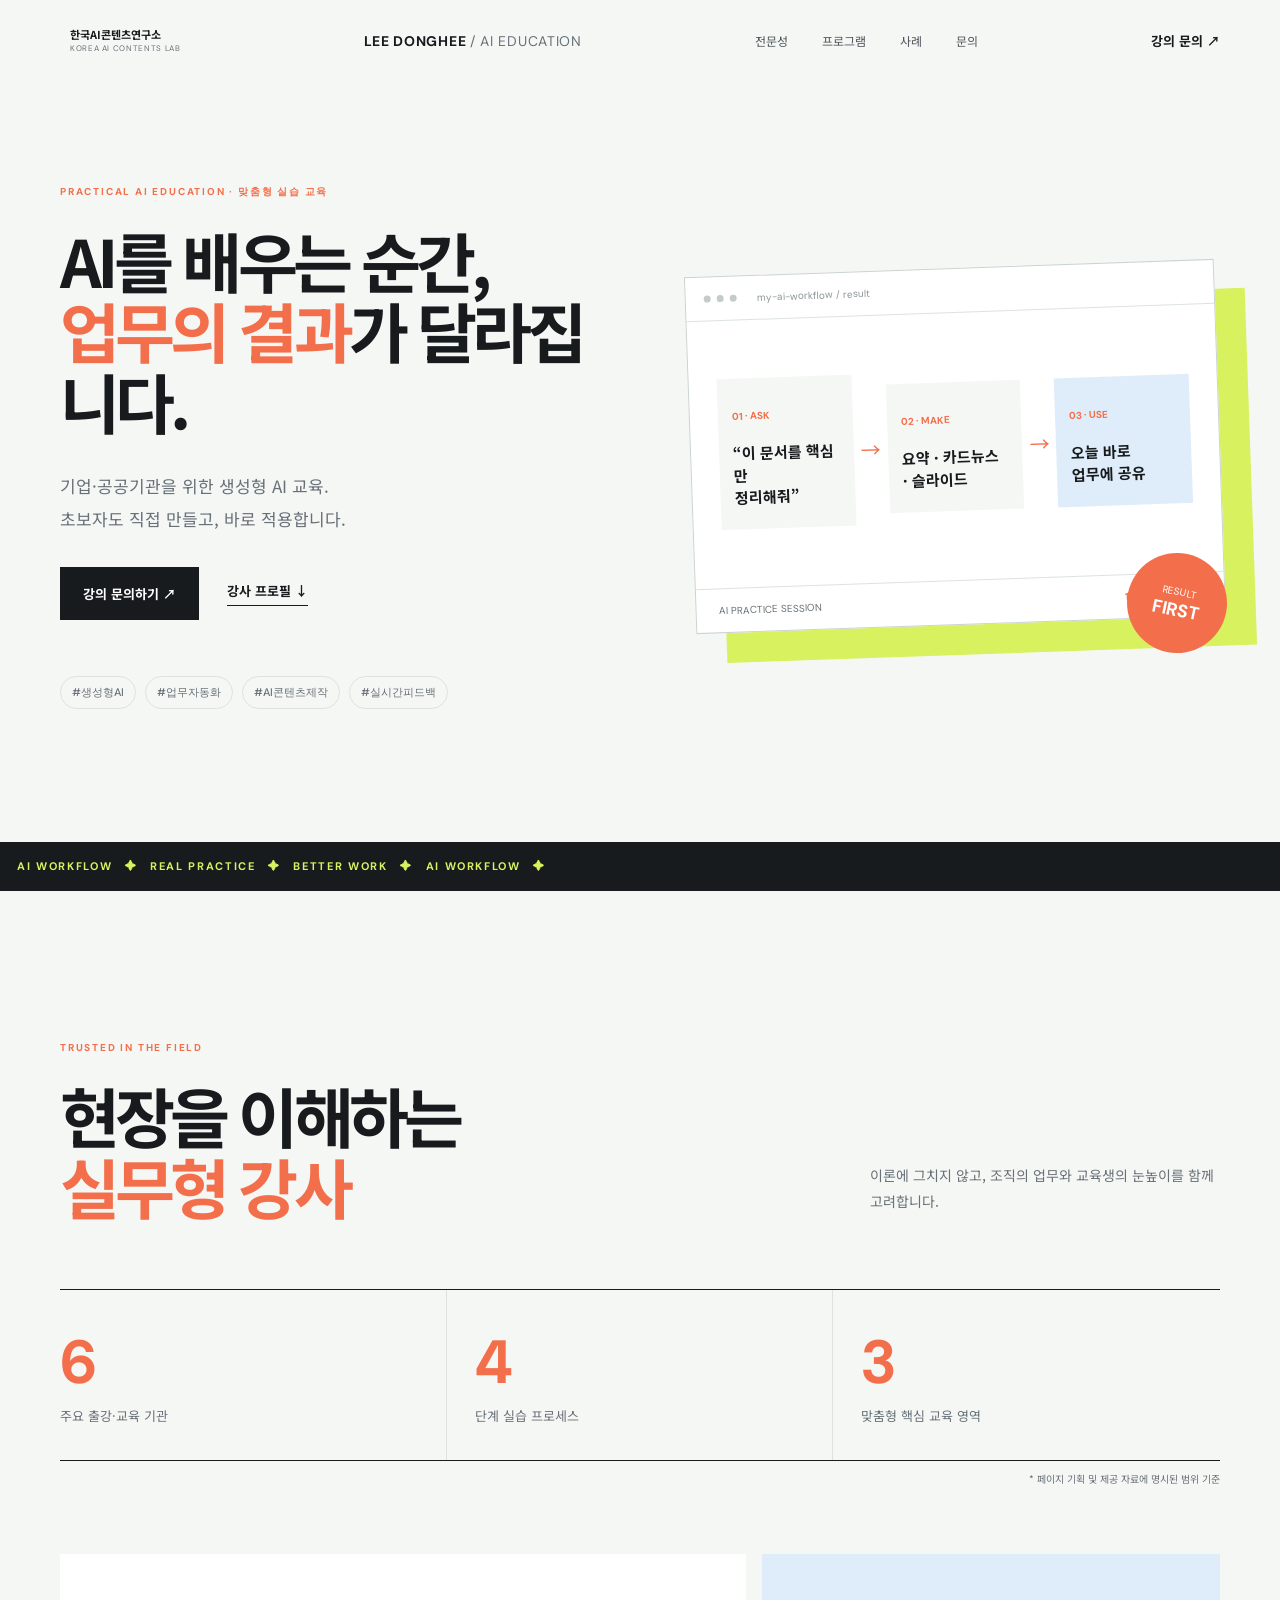
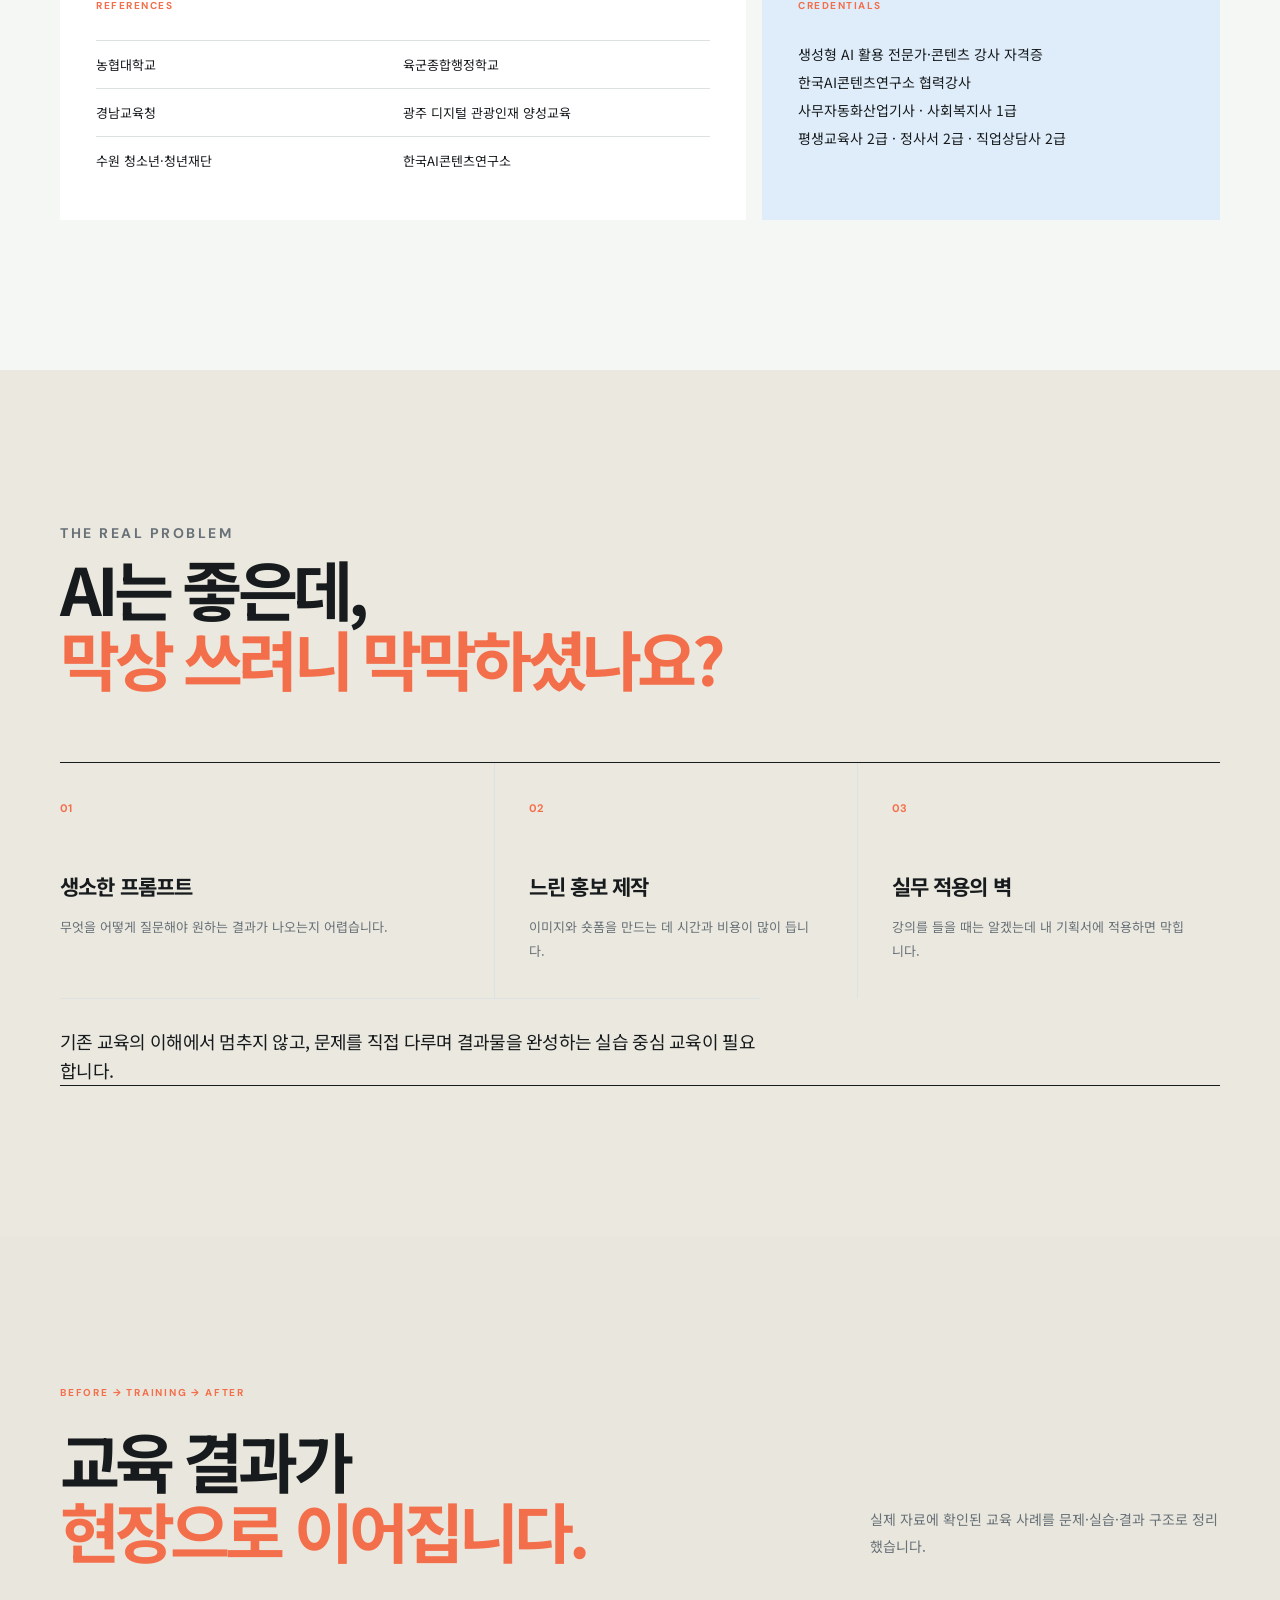
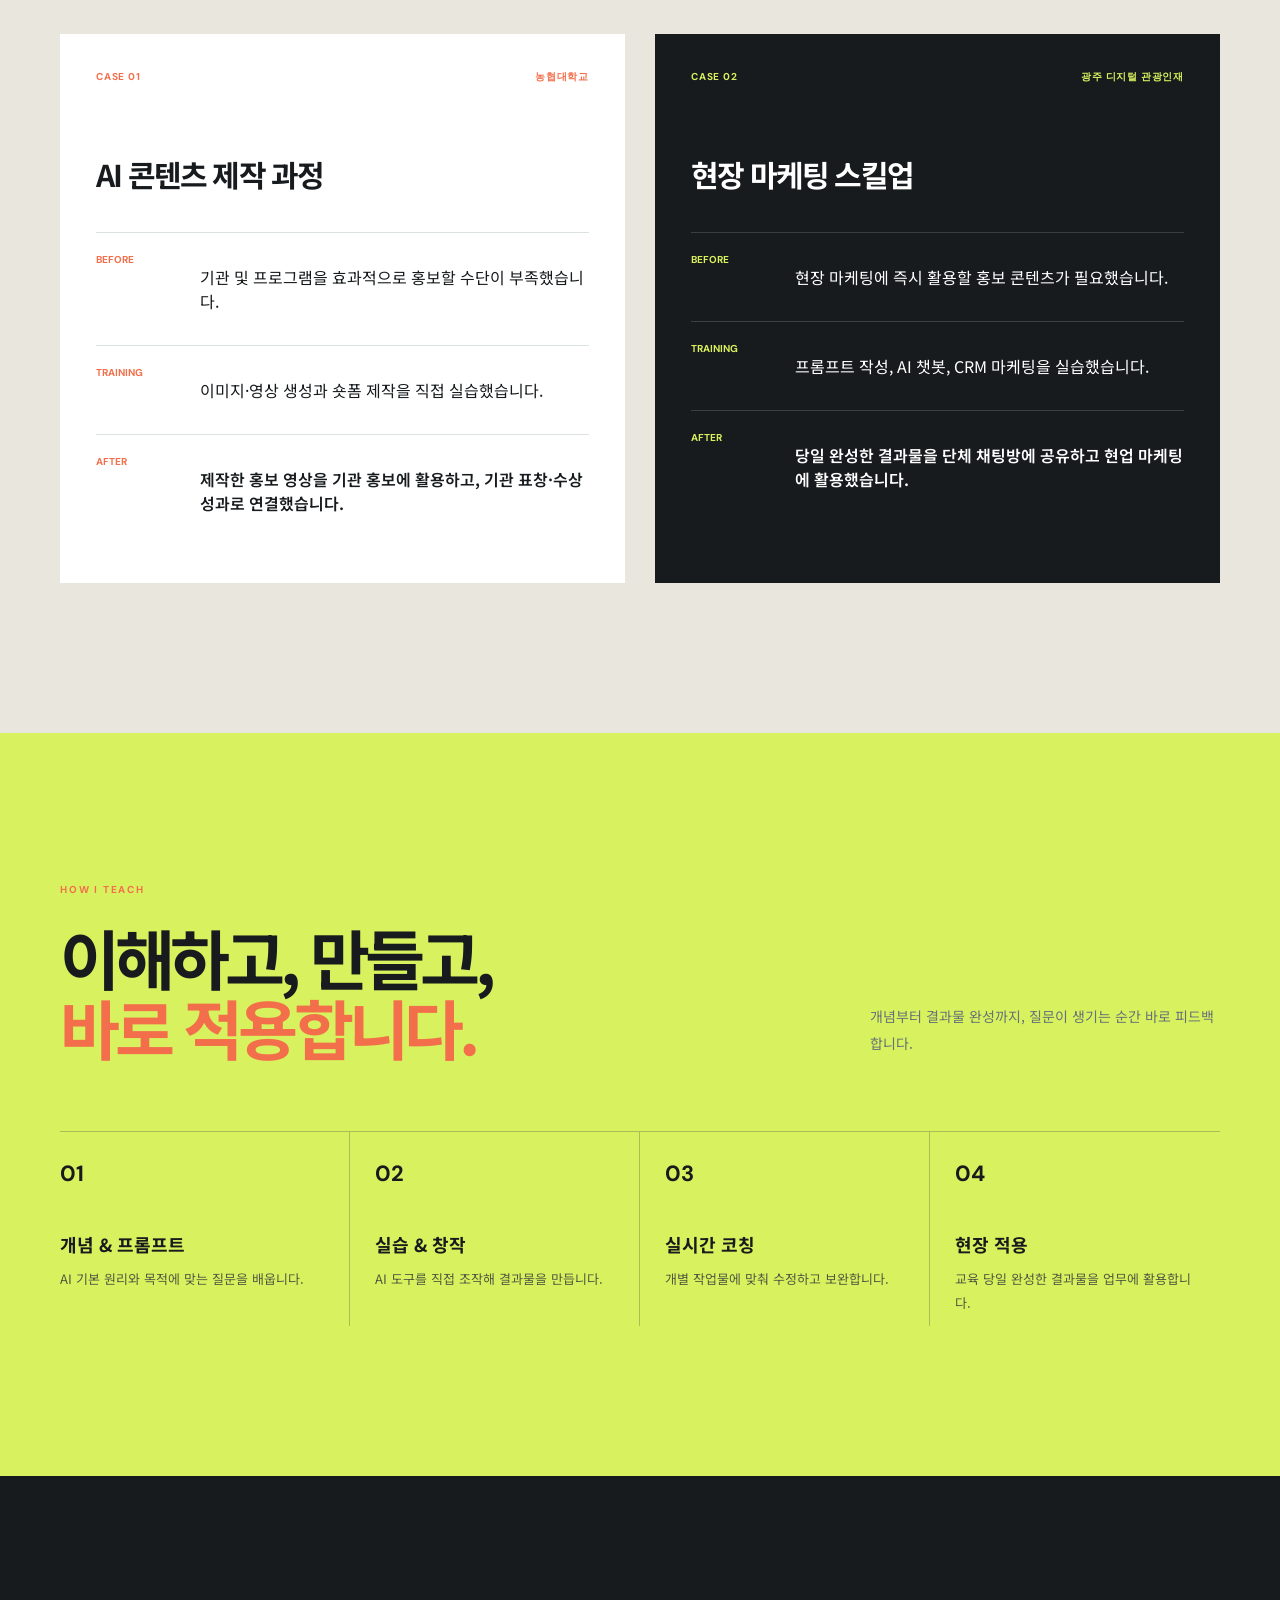
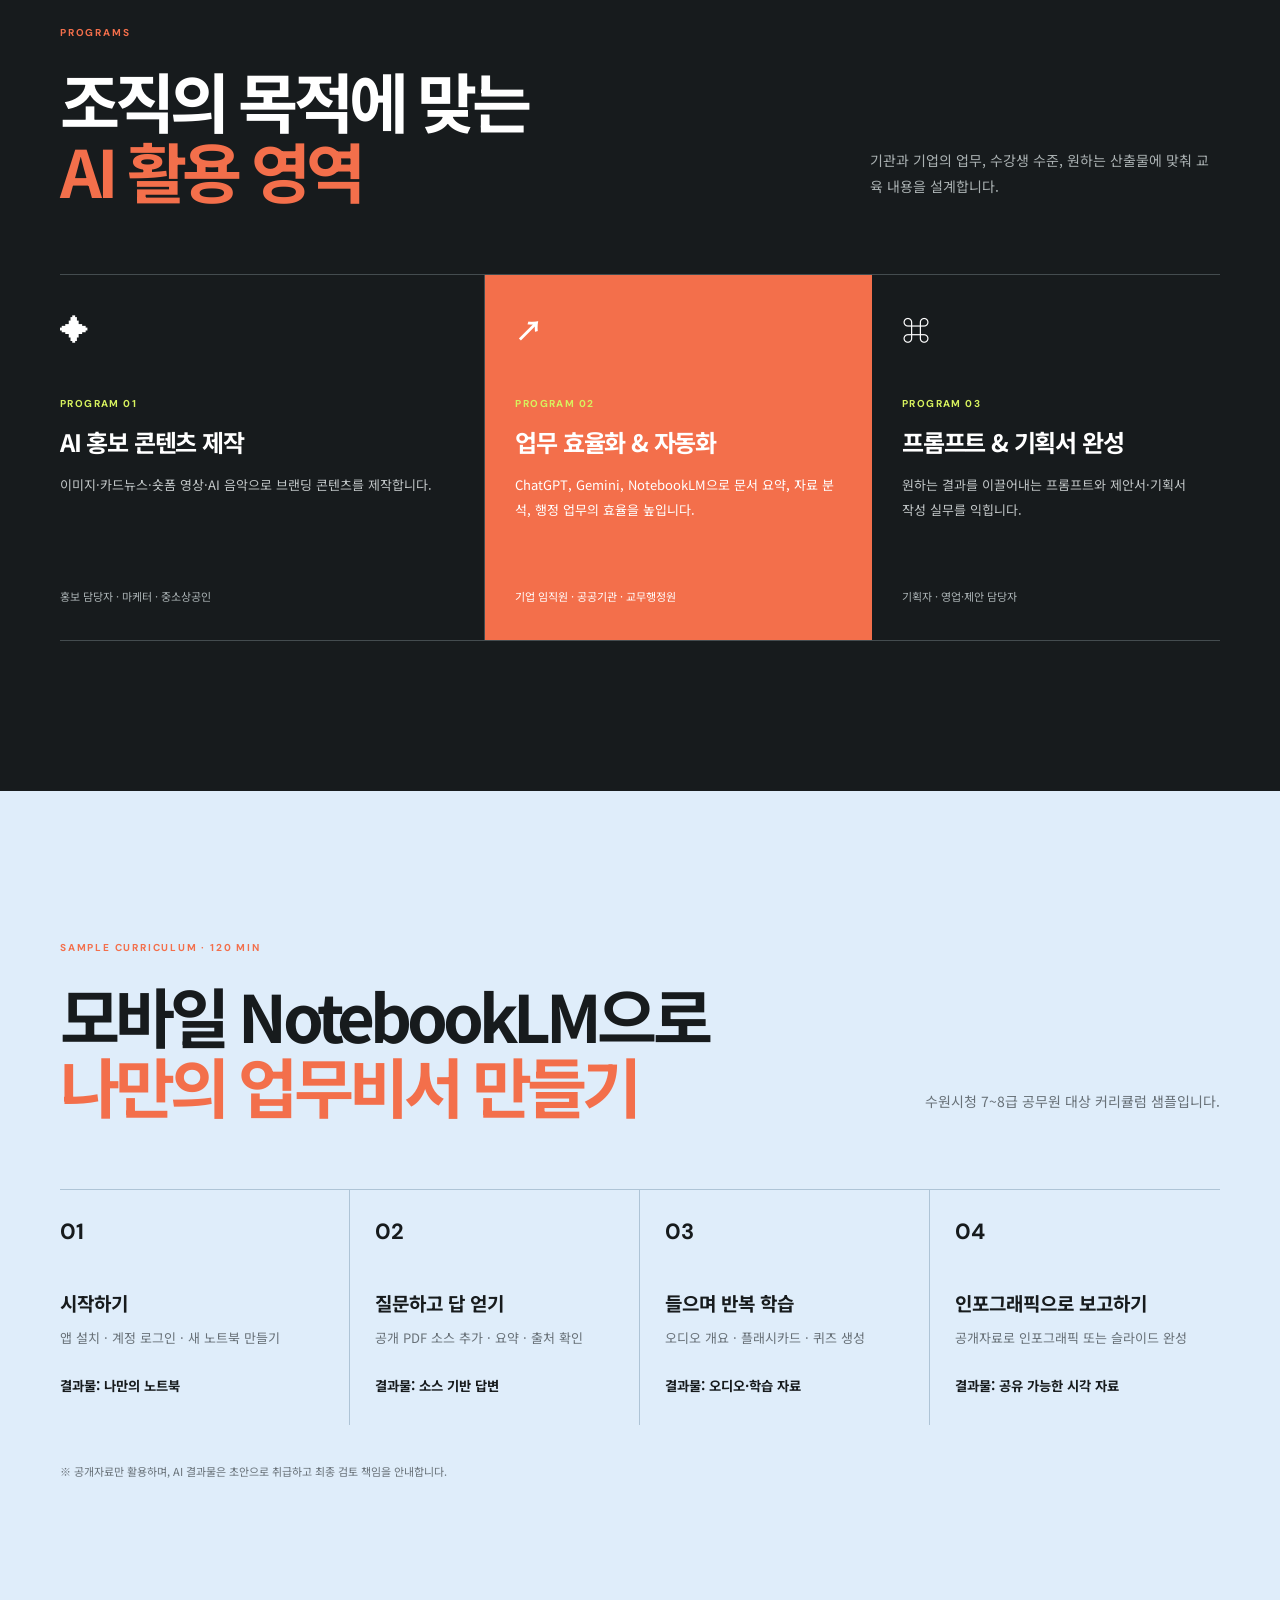
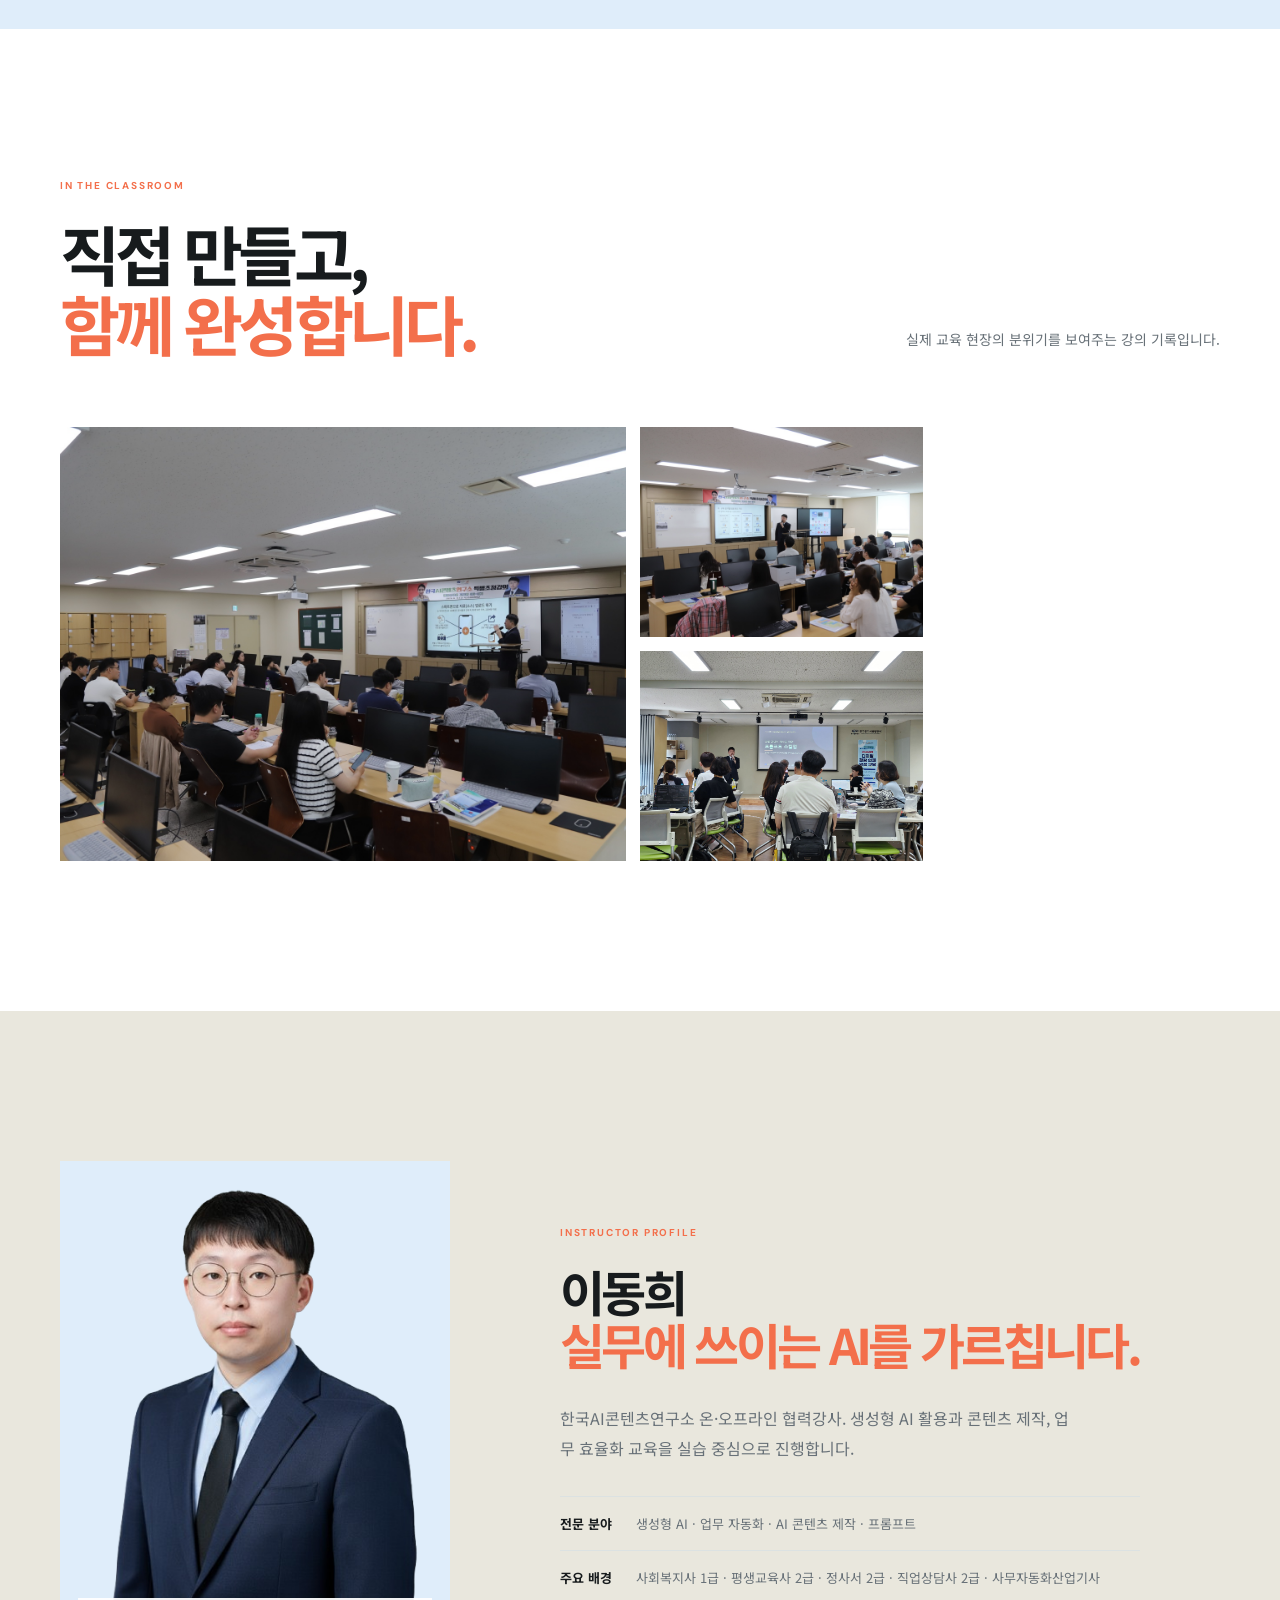
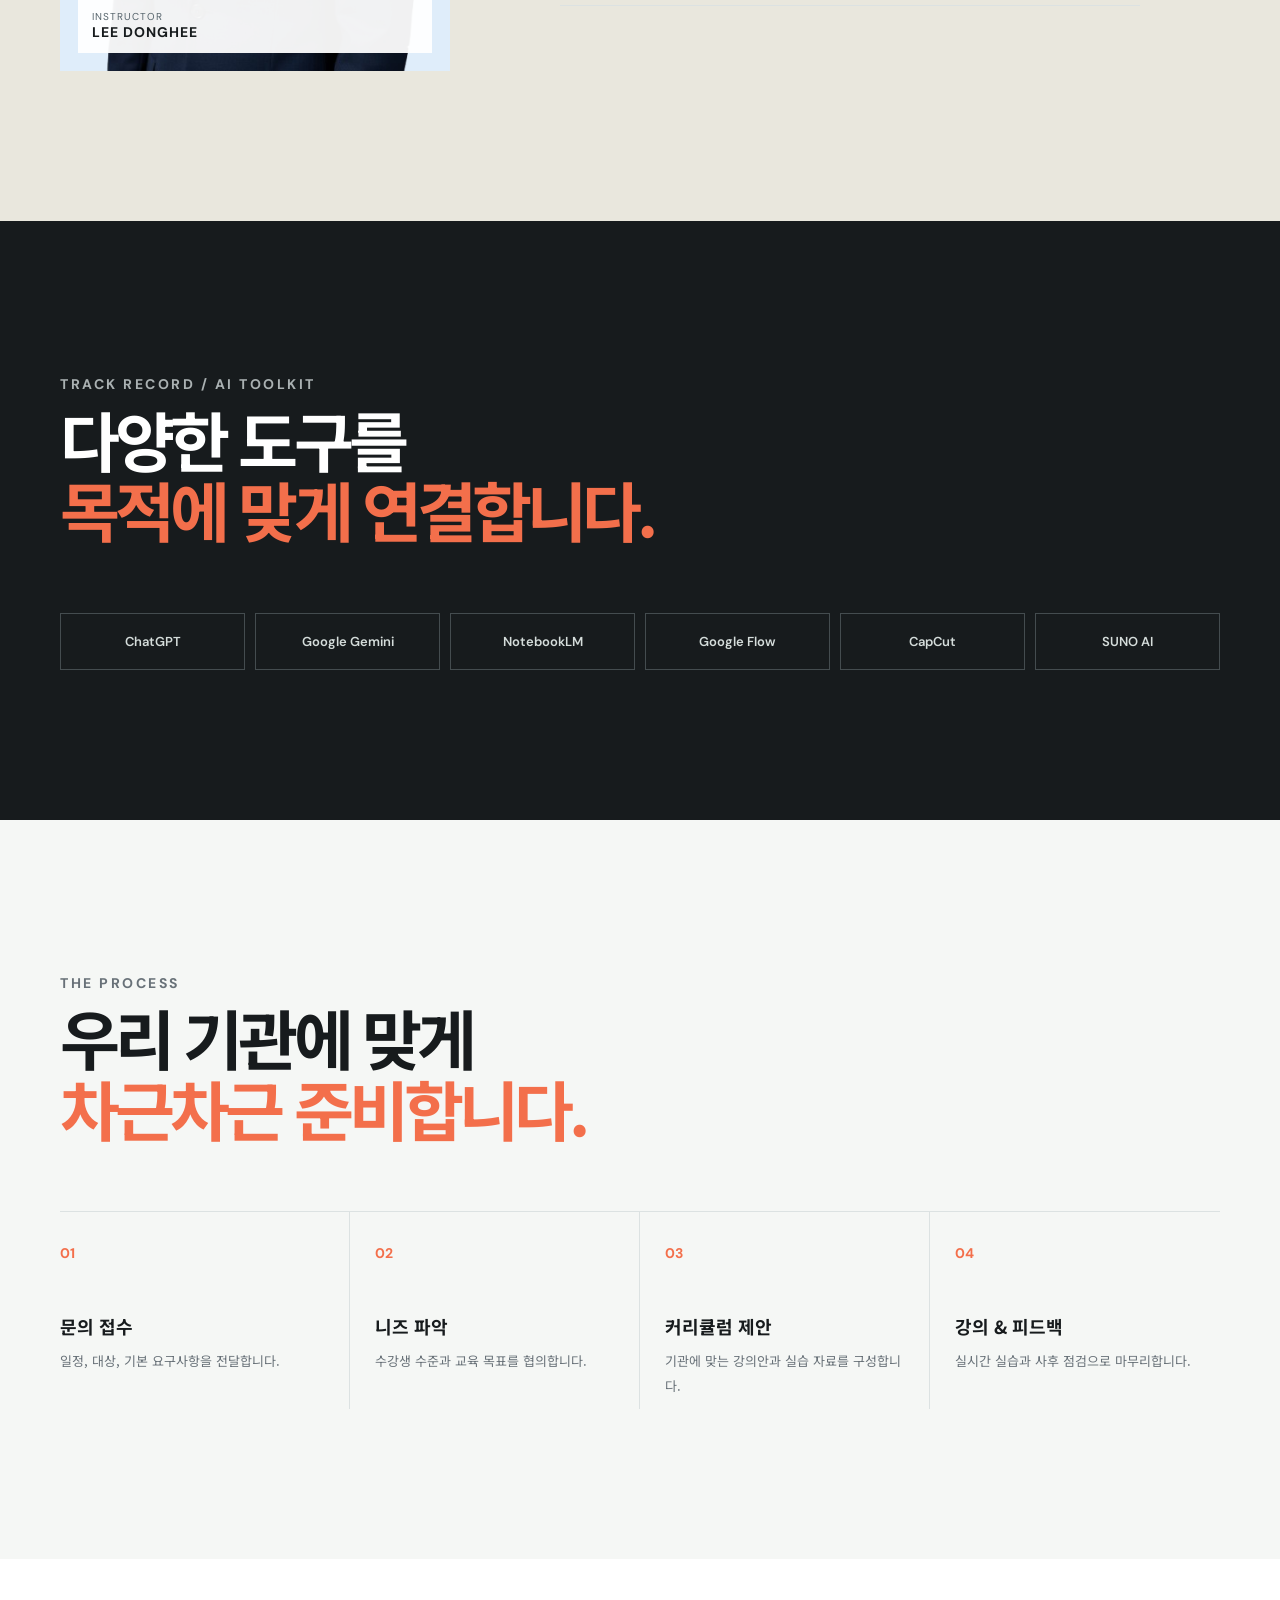
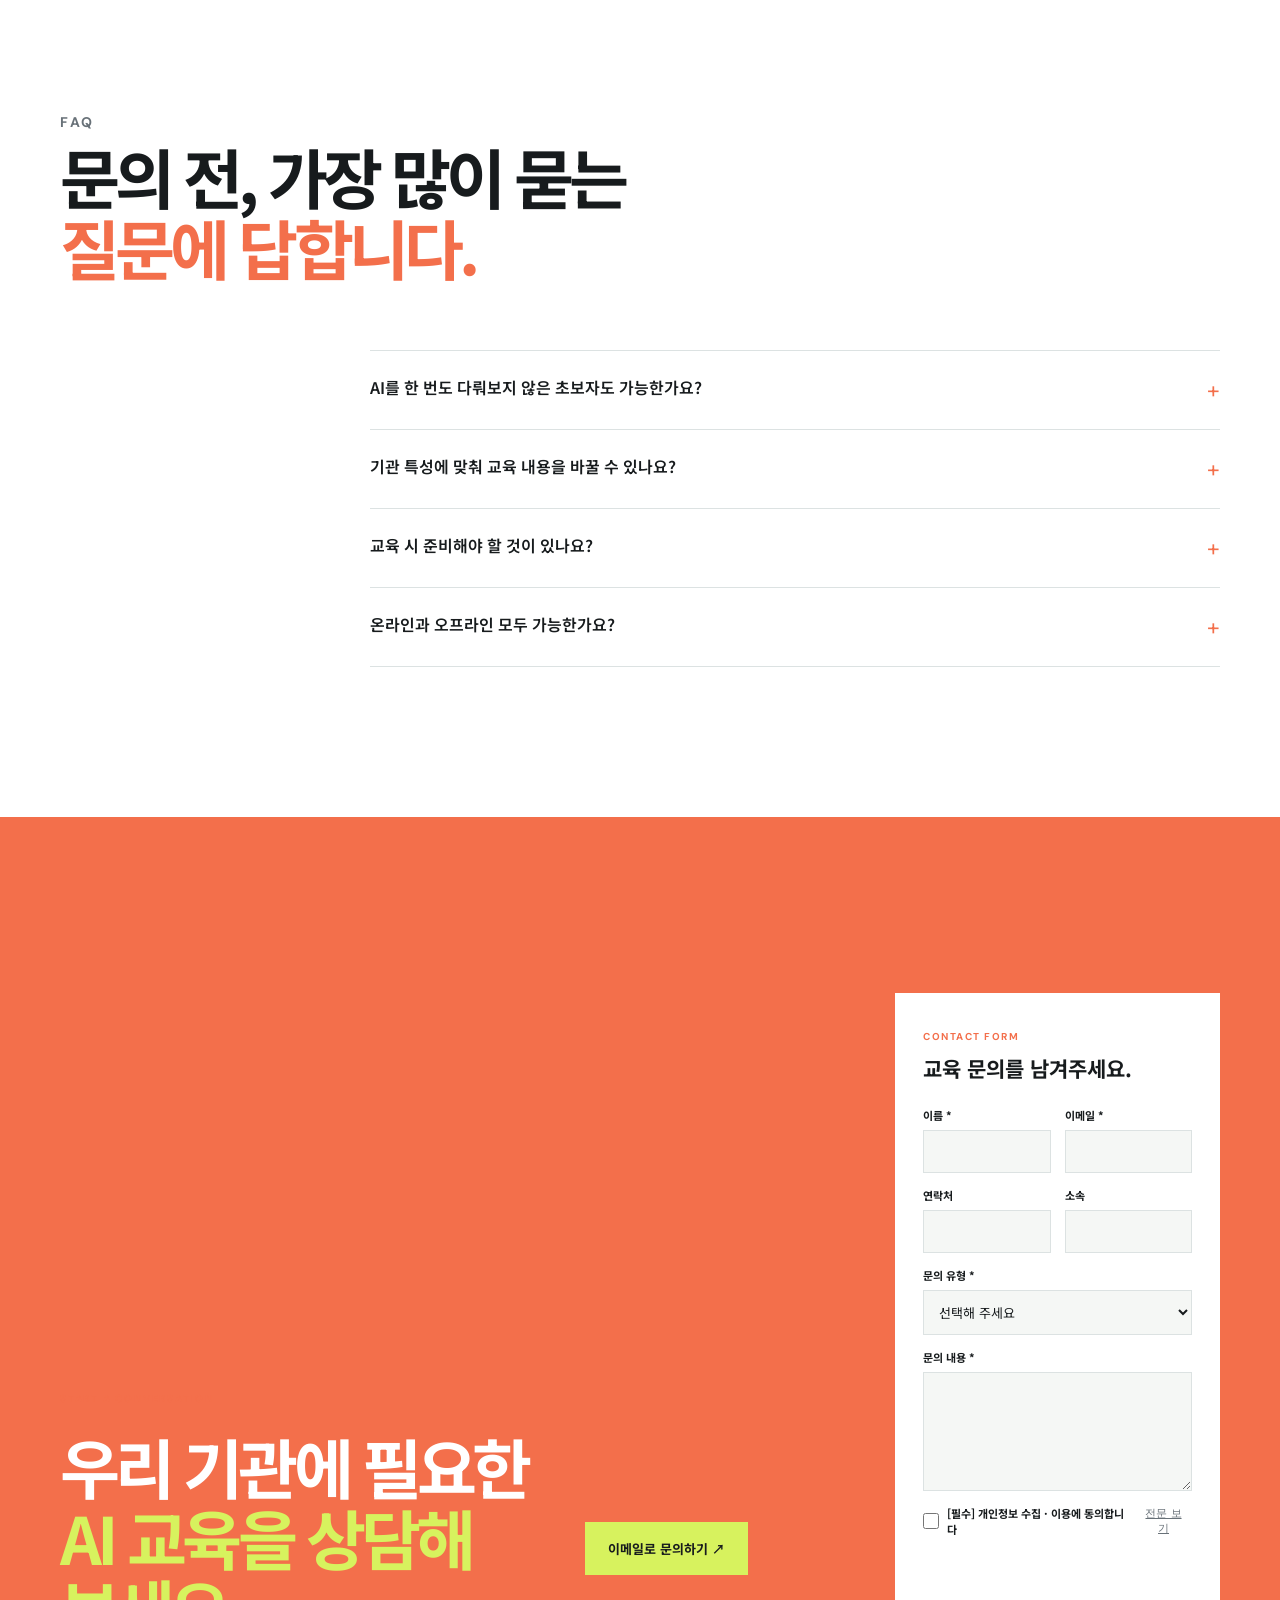
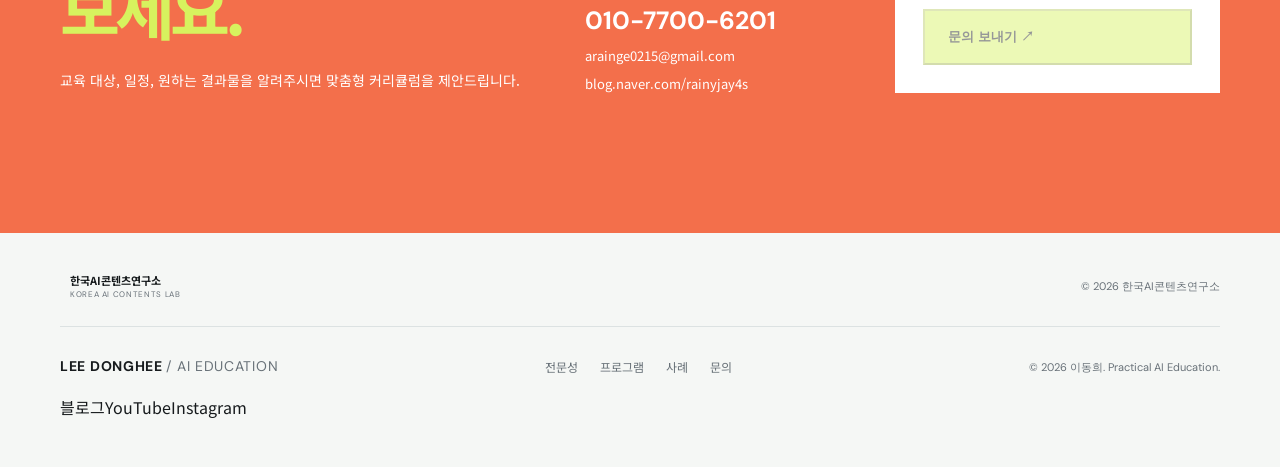
==== commit c60cd1d2: "Expose course and FAQ structured data" ====
--- a/index.html
+++ b/index.html
@@ -1,4 +1,4 @@
-<!doctype html><html lang="ko"><head><meta charset="UTF-8"><meta name="viewport" content="width=device-width,initial-scale=1"><meta name="description" content="AI를 배우는 순간, 업무의 결과가 달라집니다. 이동희 강사는 기업과 공공기관을 대상으로 생성형 AI, 업무자동화, AI 콘텐츠 제작, 프롬프트 작성과 실시간 피드백 중심의 실무 교육을 진행합니다. 교육 대상과 목적에 맞춰 초보자도 따라올 수 있는 실습형 커리큘럼을 설계합니다."><link rel="canonical" href="https://rainyjayldh.vercel.app/"><meta property="og:title" content="이동희 ㅣ Practical AI Education"><meta property="og:description" content="기업·공공기관을 위한 실무 중심 생성형 AI 교육"><meta property="og:url" content="https://rainyjayldh.vercel.app/"><meta property="og:image" content="https://ai-homepage-prompt.vercel.app/logo.png"><meta property="og:type" content="website"><title>이동희 ㅣ Practical AI Education</title><script type="application/ld+json">{"@context":"https://schema.org","@type":"Person","name":"이동희","jobTitle":"생성형 AI 실무교육 강사","description":"기업·공공기관을 위한 실무 중심 생성형 AI 교육 강사","url":"https://rainyjayldh.vercel.app/","knowsAbout":["생성형AI강의","업무자동화","AI콘텐츠제작","실시간피드백"],"sameAs":["https://blog.naver.com/rainyjay4s","https://www.youtube.com/@Rainyjay4s","https://www.instagram.com/Rainyjay4s/"]}</script><script type="application/ld+json">{"@context":"https://schema.org","@type":"ContactPoint","contactType":"교육 문의","telephone":"+82-10-7700-6201","email":"arainge0215@gmail.com","url":"https://rainyjayldh.vercel.app/#contact","availableLanguage":"Korean"}</script><link rel="preconnect" href="https://fonts.googleapis.com"><link rel="preconnect" href="https://fonts.gstatic.com" crossorigin><link href="https://fonts.googleapis.com/css2?family=DM+Sans:wght@400;500;600;700&family=Noto+Sans+KR:wght@400;500;600;700;800&display=swap" rel="stylesheet"><link rel="stylesheet" href="styles.css"></head><body>
+<!doctype html><html lang="ko"><head><meta charset="UTF-8"><meta name="viewport" content="width=device-width,initial-scale=1"><meta name="description" content="AI를 배우는 순간, 업무의 결과가 달라집니다. 이동희는 기업·공공기관 대상 생성형 AI 실무교육 강사입니다. 업무자동화, AI 콘텐츠 제작, 프롬프트 작성과 실시간 피드백 중심의 맞춤형 교육을 진행합니다."><link rel="canonical" href="https://rainyjayldh.vercel.app/"><meta property="og:title" content="이동희 ㅣ Practical AI Education"><meta property="og:description" content="기업·공공기관을 위한 실무 중심 생성형 AI 교육"><meta property="og:url" content="https://rainyjayldh.vercel.app/"><meta property="og:image" content="https://ai-homepage-prompt.vercel.app/logo.png"><meta property="og:type" content="website"><title>이동희 ㅣ Practical AI Education</title><script type="application/ld+json">{"@context":"https://schema.org","@type":"Person","name":"이동희","jobTitle":"생성형 AI 실무교육 강사","description":"기업·공공기관을 위한 실무 중심 생성형 AI 교육 강사","url":"https://rainyjayldh.vercel.app/","knowsAbout":["생성형AI강의","업무자동화","AI콘텐츠제작","실시간피드백"],"sameAs":["https://blog.naver.com/rainyjay4s","https://www.youtube.com/@Rainyjay4s","https://www.instagram.com/Rainyjay4s/"]}</script><script type="application/ld+json">{"@context":"https://schema.org","@type":"ContactPoint","contactType":"교육 문의","telephone":"+82-10-7700-6201","email":"arainge0215@gmail.com","url":"https://rainyjayldh.vercel.app/#contact","availableLanguage":"Korean"}</script><script type="application/ld+json">{"@context":"https://schema.org","@type":"Course","name":"AI 홍보 콘텐츠 제작","description":"이미지·카드뉴스·숏폼 영상·AI 음악을 활용한 기관 및 사업 브랜딩 콘텐츠 제작 실습","provider":{"@type":"Person","name":"이동희","url":"https://rainyjayldh.vercel.app/"},"audience":{"@type":"Audience","audienceType":"홍보 담당자, 마케터, 중소상공인"}}</script><script type="application/ld+json">{"@context":"https://schema.org","@type":"Course","name":"직장인 AI 업무 효율화 및 자동화","description":"ChatGPT, Google Gemini, NotebookLM을 활용한 문서 요약·자료 분석·행정 업무 실습","provider":{"@type":"Person","name":"이동희","url":"https://rainyjayldh.vercel.app/"},"audience":{"@type":"Audience","audienceType":"기업 임직원, 공공기관 담당자, 교무행정원"}}</script><script type="application/ld+json">{"@context":"https://schema.org","@type":"Course","name":"실전 프롬프트 작성 및 AI 기획서·제안서 완성","description":"목적에 맞는 프롬프트 작성과 AI를 활용한 기획서·제안서 작성 실습","provider":{"@type":"Person","name":"이동희","url":"https://rainyjayldh.vercel.app/"},"audience":{"@type":"Audience","audienceType":"기획자, 영업·제안 담당자"}}</script><script type="application/ld+json">{"@context":"https://schema.org","@type":"FAQPage","mainEntity":[{"@type":"Question","name":"AI를 한 번도 다뤄보지 않은 초보자도 가능한가요?","acceptedAnswer":{"@type":"Answer","text":"가능합니다. 눈높이에 맞춘 기초부터 시작하고, 실시간 피드백으로 따라올 수 있도록 진행합니다."}},{"@type":"Question","name":"기관 특성에 맞춰 교육 내용을 바꿀 수 있나요?","acceptedAnswer":{"@type":"Answer","text":"사전 미팅을 통해 업종, 실무 과제, 원하는 결과물에 맞춰 커리큘럼을 제안합니다."}},{"@type":"Question","name":"교육 시 준비해야 할 것이 있나요?","acceptedAnswer":{"@type":"Answer","text":"교육 방식에 따라 개인 PC 또는 모바일 기기가 필요하며, 필요한 무료 AI 도구는 사전에 안내합니다."}},{"@type":"Question","name":"온라인과 오프라인 모두 가능한가요?","acceptedAnswer":{"@type":"Answer","text":"전국 온·오프라인 출강이 가능하며, 인원 규모와 환경에 맞춰 실습 방식을 조정합니다."}}]}</script><link rel="preconnect" href="https://fonts.googleapis.com"><link rel="preconnect" href="https://fonts.gstatic.com" crossorigin><link href="https://fonts.googleapis.com/css2?family=DM+Sans:wght@400;500;600;700&family=Noto+Sans+KR:wght@400;500;600;700;800&display=swap" rel="stylesheet"><link rel="stylesheet" href="styles.css"></head><body>
 <header class="site-header"><a class="brand" href="#top">LEE DONGHEE <span>/ AI EDUCATION</span></a><button class="menu-toggle">MENU</button><nav class="nav"><a href="#trust">전문성</a><a href="#programs">프로그램</a><a href="#cases">사례</a><a href="#contact">문의</a></nav><a class="header-cta" href="#contact">강의 문의 ↗</a></header>
 <main id="top">
 <section class="hero shell"><div class="hero-copy reveal"><p class="eyebrow">PRACTICAL AI EDUCATION · 맞춤형 실습 교육</p><h1>AI를 배우는 순간,<br><em>업무의 결과</em>가 달라집니다.</h1><p class="lead">기업·공공기관을 위한 생성형 AI 교육.<br>초보자도 직접 만들고, 바로 적용합니다.</p><div class="actions"><a class="btn dark" href="#contact">강의 문의하기 ↗</a><a class="under" href="#profile">강사 프로필 ↓</a></div><div class="tags"><span>#생성형AI</span><span>#업무자동화</span><span>#AI콘텐츠제작</span><span>#실시간피드백</span></div></div><div class="hero-ui reveal delay1"><div class="mock"><div class="bar"><i></i><i></i><i></i><span>my-ai-workflow / result</span></div><div class="workflow"><div><small>01 · ASK</small><b>“이 문서를 핵심만<br>정리해줘”</b></div><em>→</em><div><small>02 · MAKE</small><b>요약 · 카드뉴스<br>· 슬라이드</b></div><em>→</em><div class="result"><small>03 · USE</small><b>오늘 바로<br>업무에 공유</b></div></div><footer>AI PRACTICE SESSION <b>100% hands-on</b></footer></div><span class="stamp">RESULT<br><b>FIRST</b></span></div></section>
@@ -10,7 +10,7 @@
 <section id="programs" class="section dark-bg"><div class="shell"><div class="intro split reveal"><div><p class="eyebrow">PROGRAMS</p><h2>조직의 목적에 맞는<br><em>AI 활용 영역</em></h2></div><p>기관과 기업의 업무, 수강생 수준, 원하는 산출물에 맞춰 교육 내용을 설계합니다.</p></div><div class="programs"><article><b>✦</b><label>PROGRAM 01</label><h3>AI 홍보 콘텐츠 제작</h3><p>이미지·카드뉴스·숏폼 영상·AI 음악으로 브랜딩 콘텐츠를 제작합니다.</p><small>홍보 담당자 · 마케터 · 중소상공인</small></article><article class="featured"><b>↗</b><label>PROGRAM 02</label><h3>업무 효율화 & 자동화</h3><p>ChatGPT, Gemini, NotebookLM으로 문서 요약, 자료 분석, 행정 업무의 효율을 높입니다.</p><small>기업 임직원 · 공공기관 · 교무행정원</small></article><article><b>⌘</b><label>PROGRAM 03</label><h3>프롬프트 & 기획서 완성</h3><p>원하는 결과를 이끌어내는 프롬프트와 제안서·기획서 작성 실무를 익힙니다.</p><small>기획자 · 영업·제안 담당자</small></article></div></div></section>
 <section class="section blue"><div class="shell"><div class="intro split reveal"><div><p class="eyebrow">SAMPLE CURRICULUM · 120 MIN</p><h2>모바일 NotebookLM으로<br><em>나만의 업무비서 만들기</em></h2></div><p>수원시청 7~8급 공무원 대상 커리큘럼 샘플입니다.</p></div><div class="timeline"><div><b>01</b><h3>시작하기</h3><p>앱 설치 · 계정 로그인 · 새 노트북 만들기</p><small>결과물: 나만의 노트북</small></div><div><b>02</b><h3>질문하고 답 얻기</h3><p>공개 PDF 소스 추가 · 요약 · 출처 확인</p><small>결과물: 소스 기반 답변</small></div><div><b>03</b><h3>들으며 반복 학습</h3><p>오디오 개요 · 플래시카드 · 퀴즈 생성</p><small>결과물: 오디오·학습 자료</small></div><div><b>04</b><h3>인포그래픽으로 보고하기</h3><p>공개자료로 인포그래픽 또는 슬라이드 완성</p><small>결과물: 공유 가능한 시각 자료</small></div></div><p class="note">※ 공개자료만 활용하며, AI 결과물은 초안으로 취급하고 최종 검토 책임을 안내합니다.</p></div></section>
 <section class="section gallery"><div class="shell"><div class="intro split reveal"><div><p class="eyebrow">IN THE CLASSROOM</p><h2>직접 만들고,<br><em>함께 완성합니다.</em></h2></div><p>실제 교육 현장의 분위기를 보여주는 강의 기록입니다.</p></div><div class="gallery-grid"><img class="main-photo reveal" src="KakaoTalk_20260709_212950712.jpg" alt="강의 현장"><img class="reveal delay1" src="KakaoTalk_20260630_011310265_02.jpg" alt="강의 현장"><img class="reveal delay2" src="KakaoTalk_20260709_212950712_04.jpg" alt="강의 현장"><img class="reveal delay3" src="KakaoTalk_20260709_212950712_08.jpg" alt="강의 현장"><img class="reveal delay1" src="KakaoTalk_20260709_212950712_03.jpg" alt="강의 현장"></div></div></section>
-<section id="profile" class="section cream" itemscope itemtype="https://schema.org/Person"><meta itemprop="name" content="이동희"><meta itemprop="jobTitle" content="생성형 AI 실무교육 강사"><meta itemprop="url" content="https://rainyjayldh.vercel.app/"><meta itemprop="sameAs" content="https://blog.naver.com/rainyjay4s"><meta itemprop="sameAs" content="https://www.youtube.com/@Rainyjay4s"><meta itemprop="sameAs" content="https://www.instagram.com/Rainyjay4s/"><div class="shell profile"><div class="profile-photo reveal"><img src="이동희 프로필 사진(무배경).png" alt="이동희 강사 프로필"><span>INSTRUCTOR<br><b>LEE DONGHEE</b></span></div><div class="profile-copy reveal delay1"><p class="eyebrow">INSTRUCTOR PROFILE</p><h2>이동희<br><em>실무에 쓰이는 AI를 가르칩니다.</em></h2><p class="profile-lead">한국AI콘텐츠연구소 온·오프라인 협력강사. 생성형 AI 활용과 콘텐츠 제작, 업무 효율화 교육을 실습 중심으로 진행합니다.</p><div class="profile-lines"><p><b>전문 분야</b> 생성형 AI · 업무 자동화 · AI 콘텐츠 제작 · 프롬프트</p><p><b>주요 배경</b> 사회복지사 1급 · 평생교육사 2급 · 정사서 2급 · 직업상담사 2급 · 사무자동화산업기사</p></div></div></div></section>
+<section id="profile" class="section cream" itemscope itemtype="https://schema.org/Person"><meta itemprop="name" content="이동희"><meta itemprop="jobTitle" content="생성형 AI 실무교육 강사"><meta itemprop="url" content="https://rainyjayldh.vercel.app/"><meta itemprop="sameAs" content="https://blog.naver.com/rainyjay4s"><meta itemprop="sameAs" content="https://www.youtube.com/@Rainyjay4s"><meta itemprop="sameAs" content="https://www.instagram.com/Rainyjay4s/"><div class="shell profile"><div class="profile-photo reveal"><img src="이동희 프로필 사진(무배경).png" alt="이동희 강사 프로필"><span>INSTRUCTOR<br><b>LEE DONGHEE</b></span></div><div class="profile-copy reveal delay1"><p class="eyebrow">INSTRUCTOR PROFILE</p><h2 itemprop="name">이동희<br><em itemprop="jobTitle">실무에 쓰이는 AI를 가르칩니다.</em></h2><p class="profile-lead" itemprop="description">한국AI콘텐츠연구소 온·오프라인 협력강사. 생성형 AI 활용과 콘텐츠 제작, 업무 효율화 교육을 실습 중심으로 진행합니다.</p><div class="profile-lines"><p><b>전문 분야</b> 생성형 AI · 업무 자동화 · AI 콘텐츠 제작 · 프롬프트</p><p><b>주요 배경</b> 사회복지사 1급 · 평생교육사 2급 · 정사서 2급 · 직업상담사 2급 · 사무자동화산업기사</p></div></div></div></section>
 <section class="section dark-bg tools"><div class="shell"><div class="intro reveal"><p class="eyebrow">TRACK RECORD / AI TOOLKIT</p><h2>다양한 도구를<br><em>목적에 맞게 연결합니다.</em></h2></div><div class="tool-grid"><span>ChatGPT</span><span>Google Gemini</span><span>NotebookLM</span><span>Google Flow</span><span>CapCut</span><span>SUNO AI</span></div></div></section>
 <section class="section shell"><div class="intro reveal"><p class="eyebrow">THE PROCESS</p><h2>우리 기관에 맞게<br><em>차근차근 준비합니다.</em></h2></div><div class="process"><div><b>01</b><h3>문의 접수</h3><p>일정, 대상, 기본 요구사항을 전달합니다.</p></div><div><b>02</b><h3>니즈 파악</h3><p>수강생 수준과 교육 목표를 협의합니다.</p></div><div><b>03</b><h3>커리큘럼 제안</h3><p>기관에 맞는 강의안과 실습 자료를 구성합니다.</p></div><div><b>04</b><h3>강의 & 피드백</h3><p>실시간 실습과 사후 점검으로 마무리합니다.</p></div></div></section>
 <section class="section white"><div class="shell"><div class="intro reveal"><p class="eyebrow">FAQ</p><h2>문의 전, 가장 많이 묻는<br><em>질문에 답합니다.</em></h2></div><div class="faq"><details><summary>AI를 한 번도 다뤄보지 않은 초보자도 가능한가요?</summary><p>가능합니다. 눈높이에 맞춘 기초부터 시작하고, 실시간 피드백으로 따라올 수 있도록 진행합니다.</p></details><details><summary>기관 특성에 맞춰 교육 내용을 바꿀 수 있나요?</summary><p>사전 미팅을 통해 업종, 실무 과제, 원하는 결과물에 맞춰 커리큘럼을 제안합니다.</p></details><details><summary>교육 시 준비해야 할 것이 있나요?</summary><p>교육 방식에 따라 개인 PC 또는 모바일 기기가 필요하며, 필요한 무료 AI 도구는 사전에 안내합니다.</p></details><details><summary>온라인과 오프라인 모두 가능한가요?</summary><p>전국 온·오프라인 출강이 가능하며, 인원 규모와 환경에 맞춰 실습 방식을 조정합니다.</p></details></div></div></section>
@@ -19,3 +19,7 @@
 
 
 
+
+
+
+
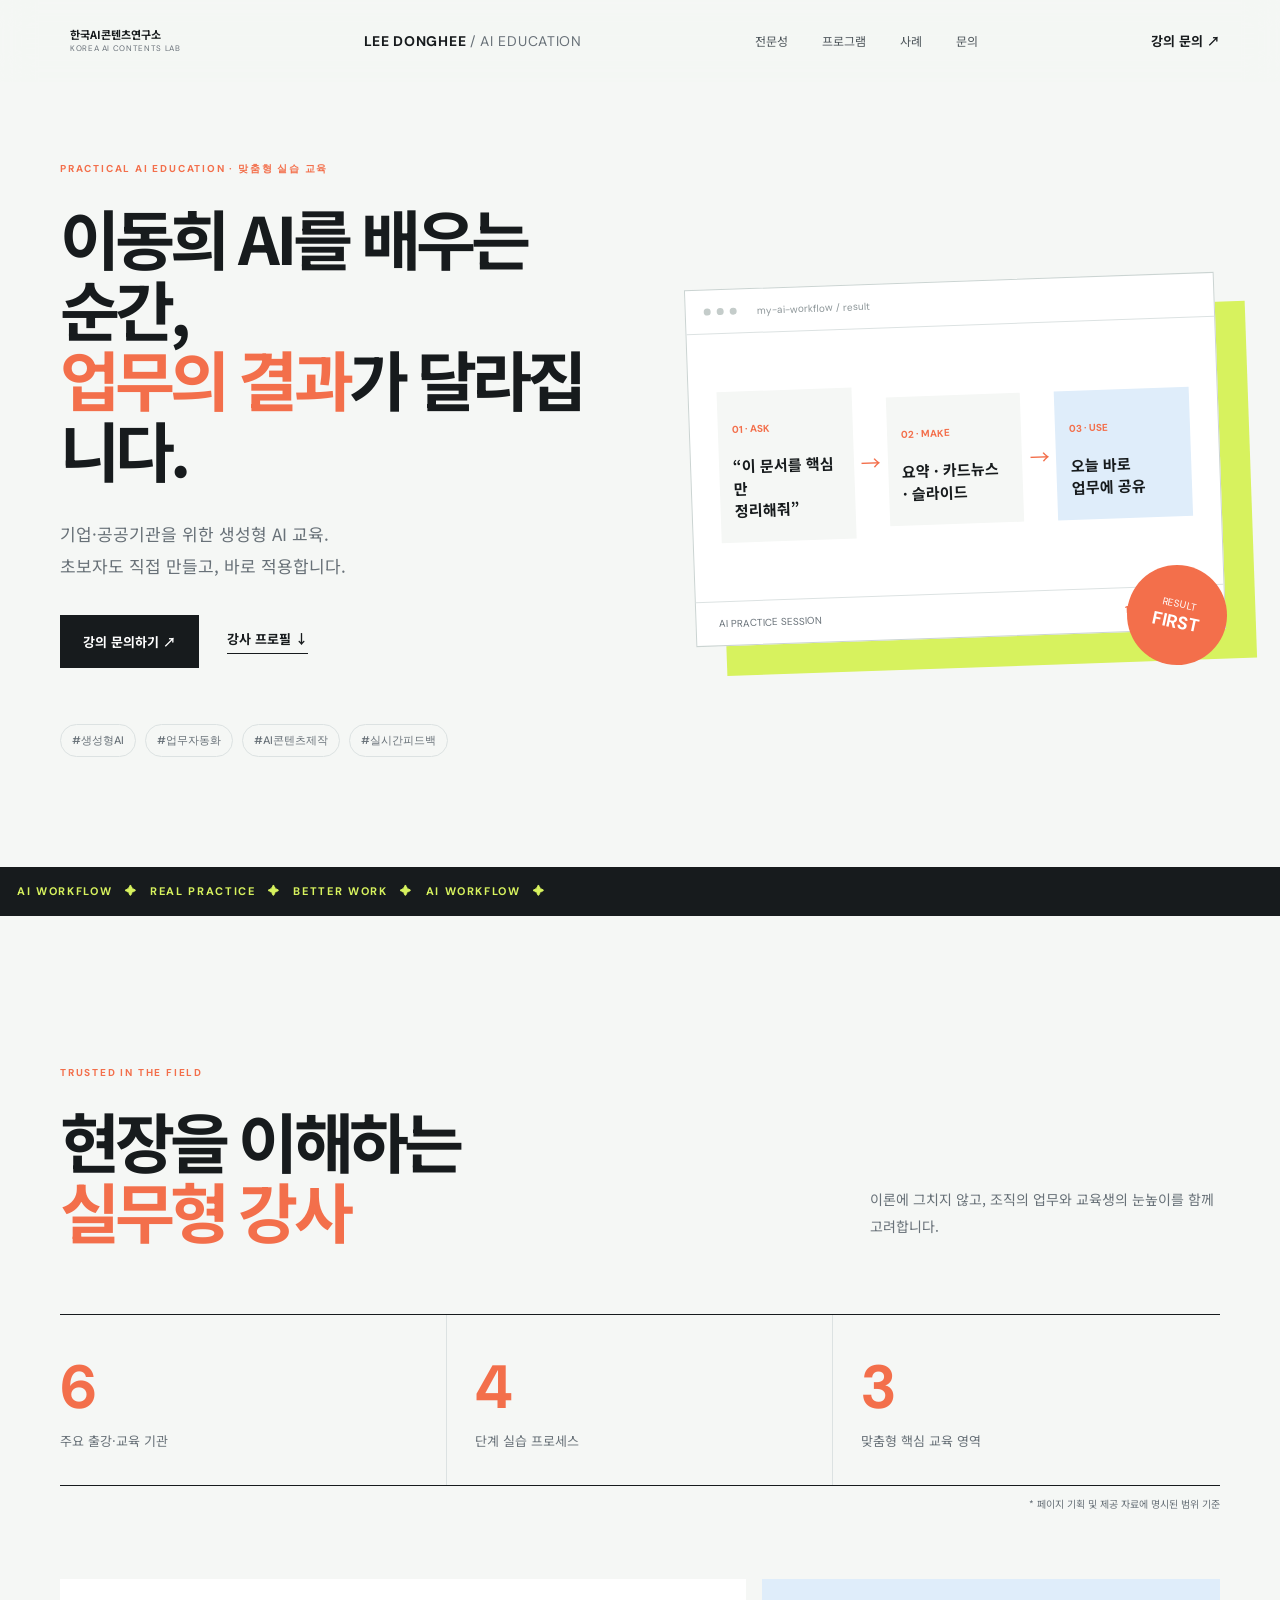
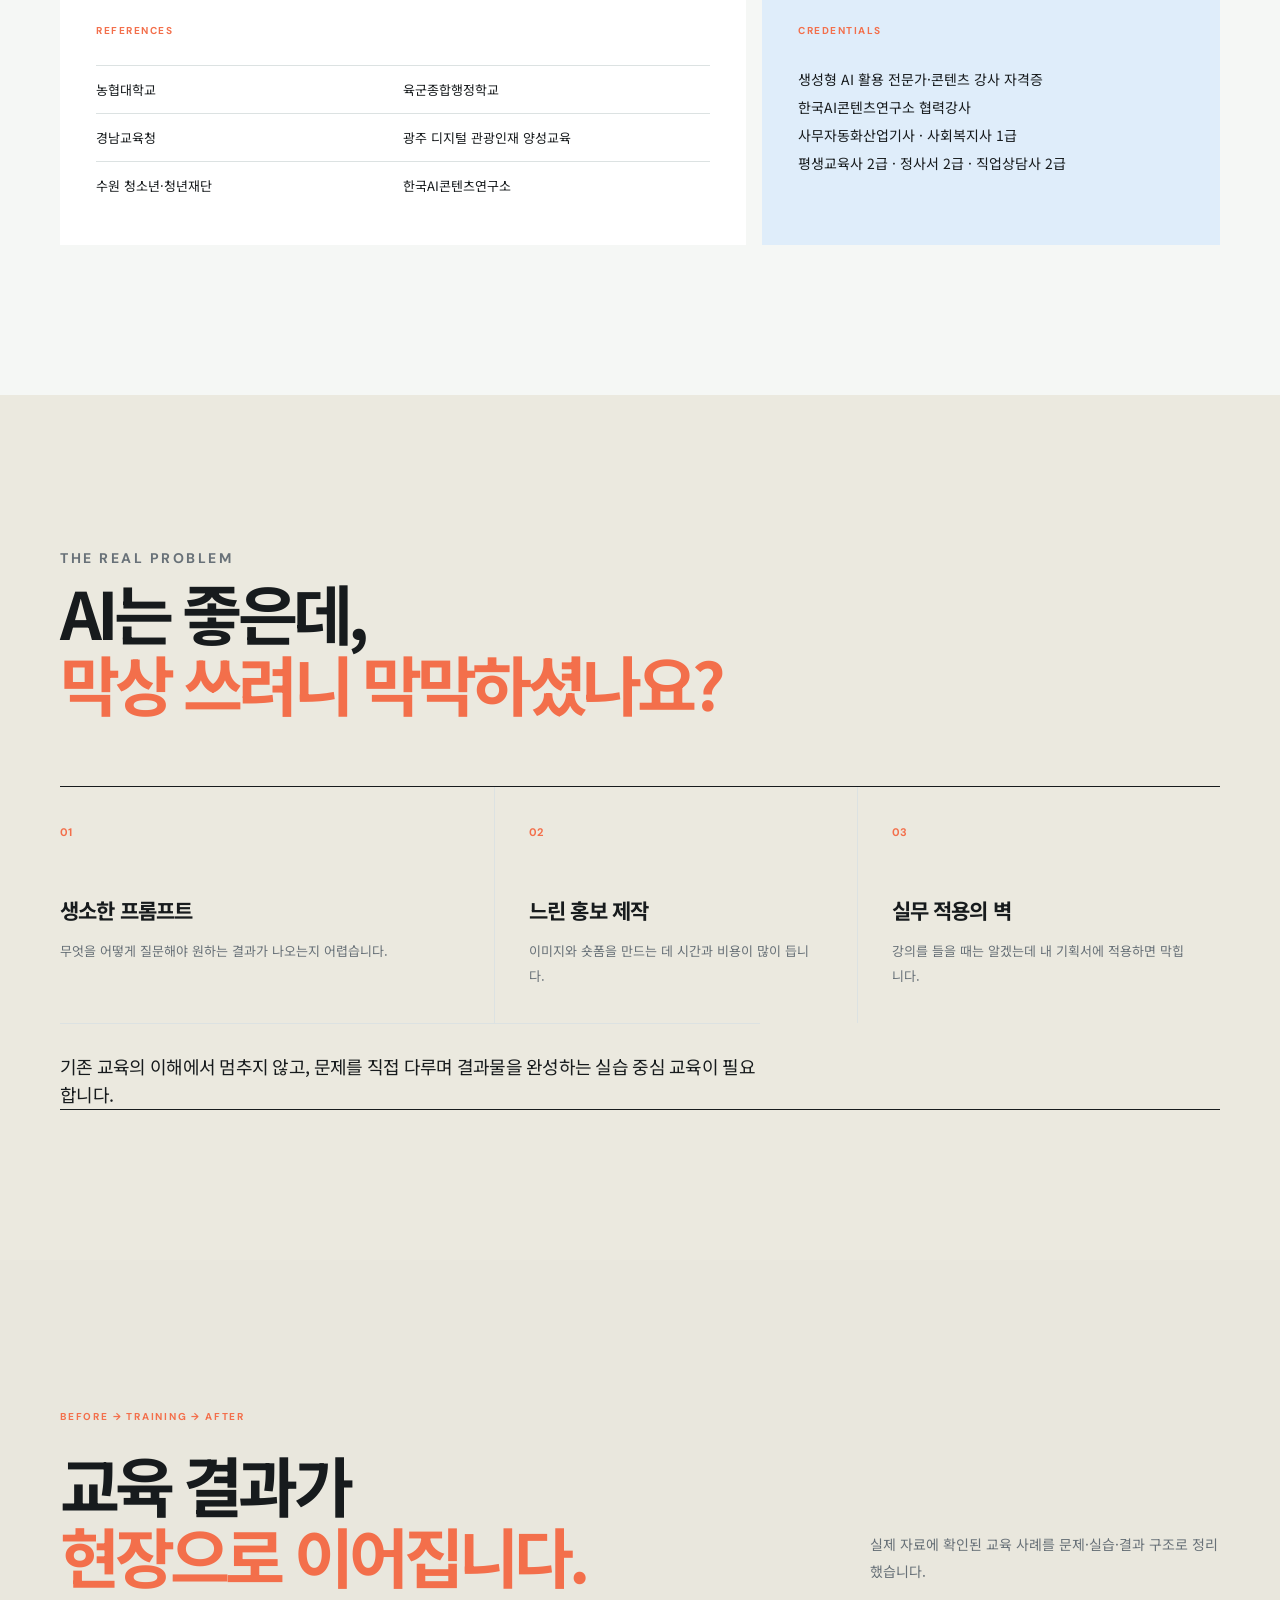
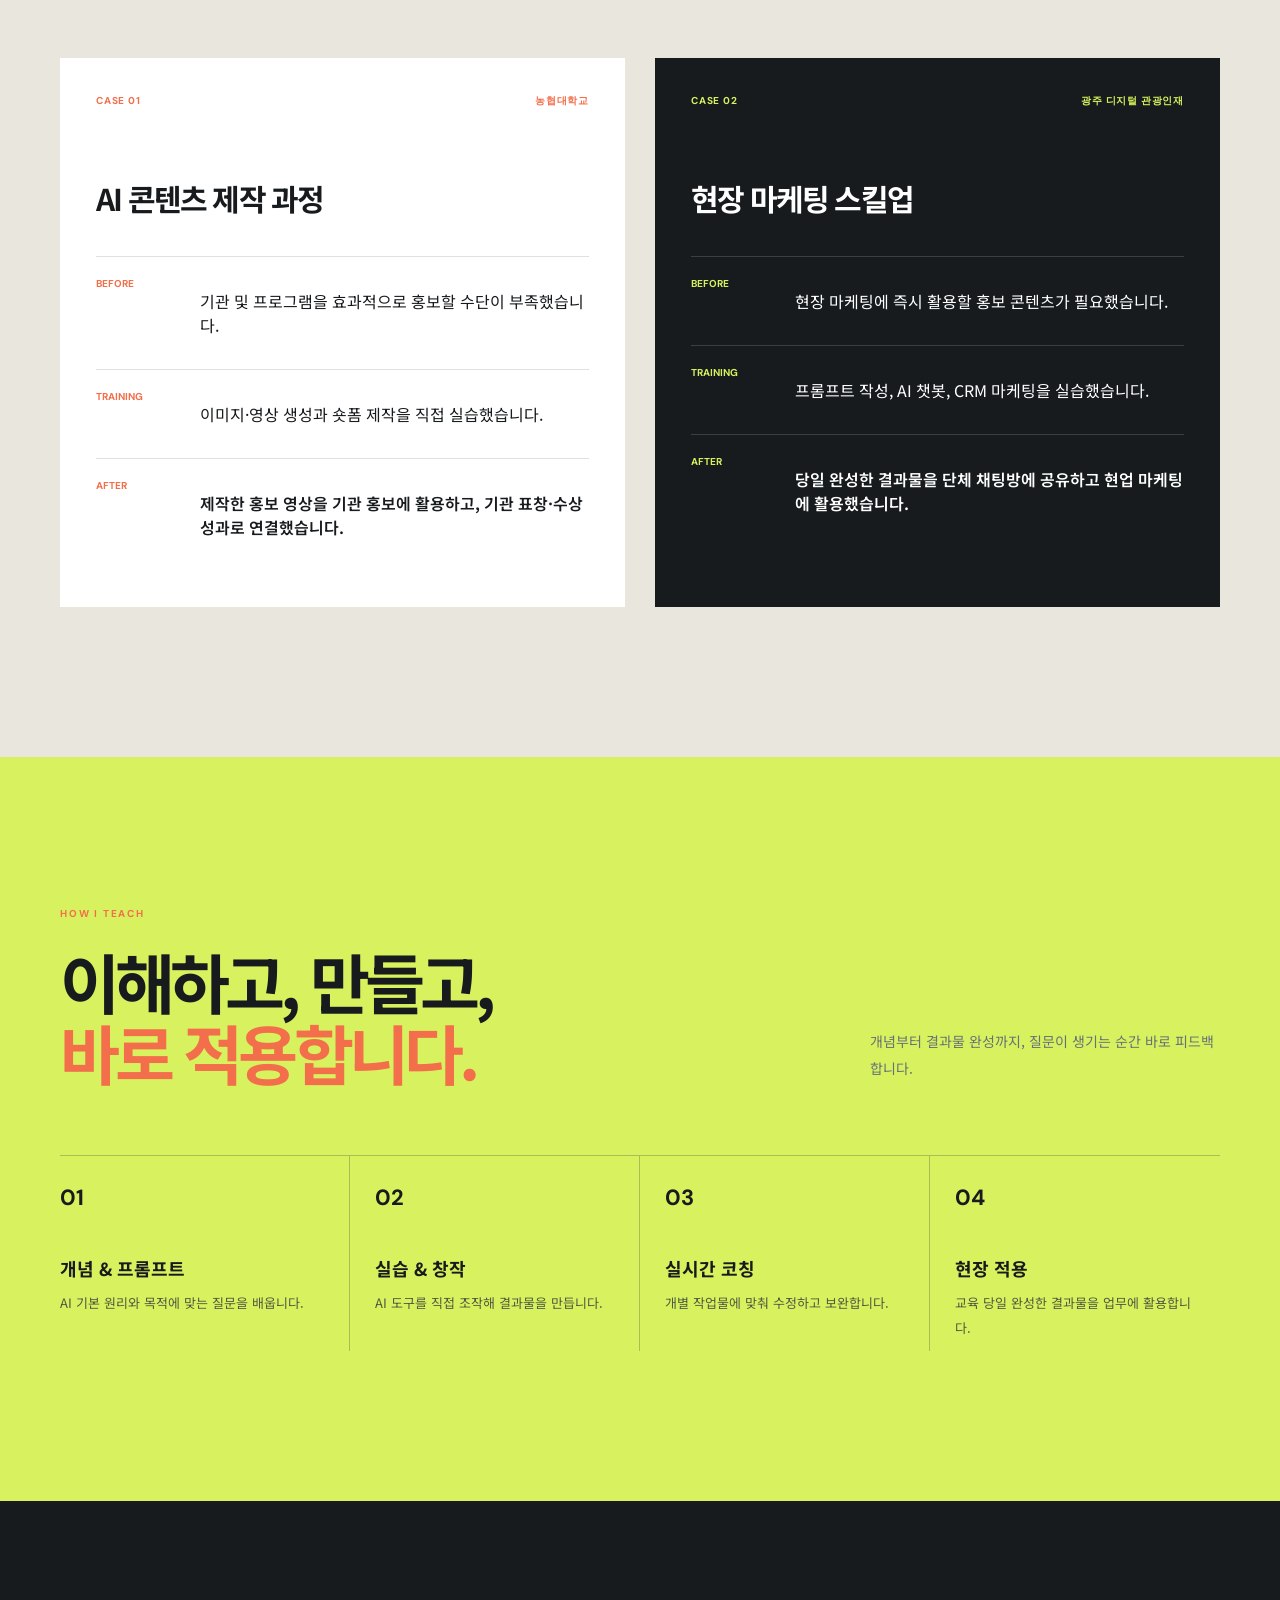
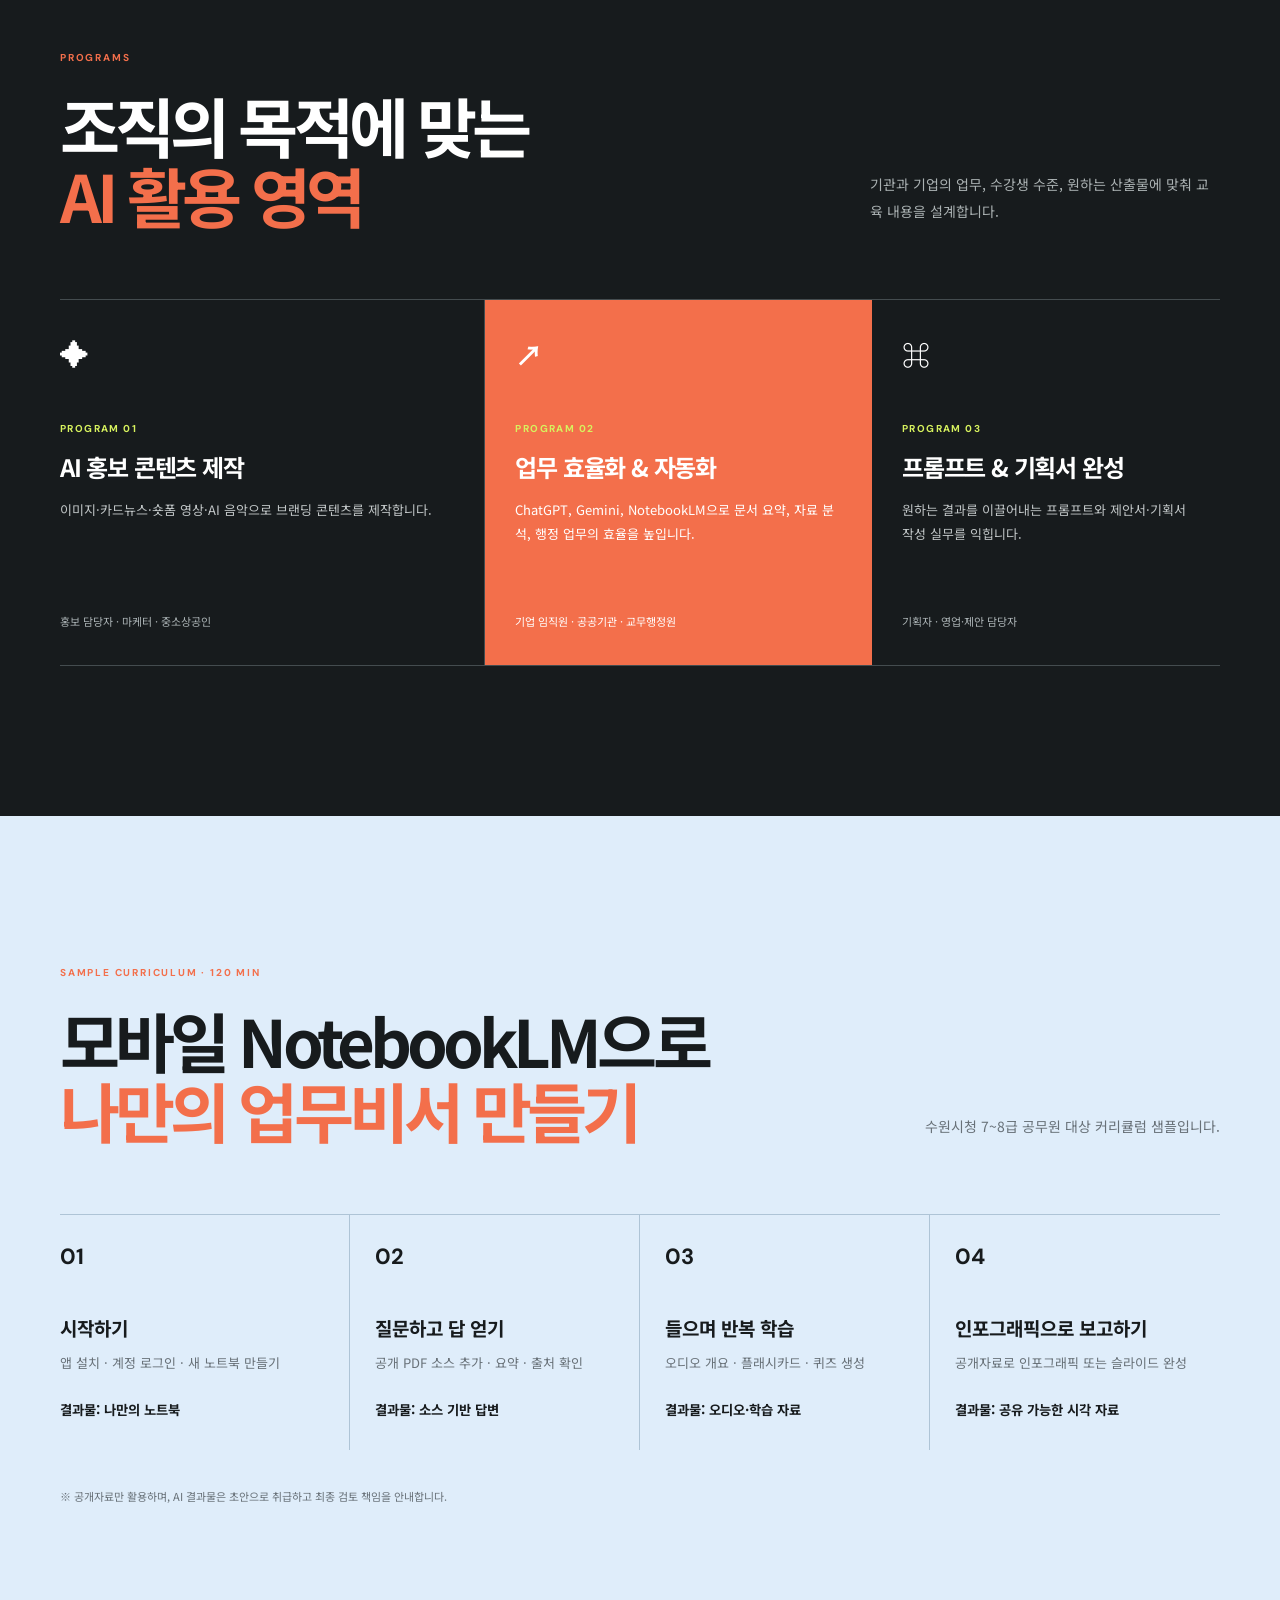
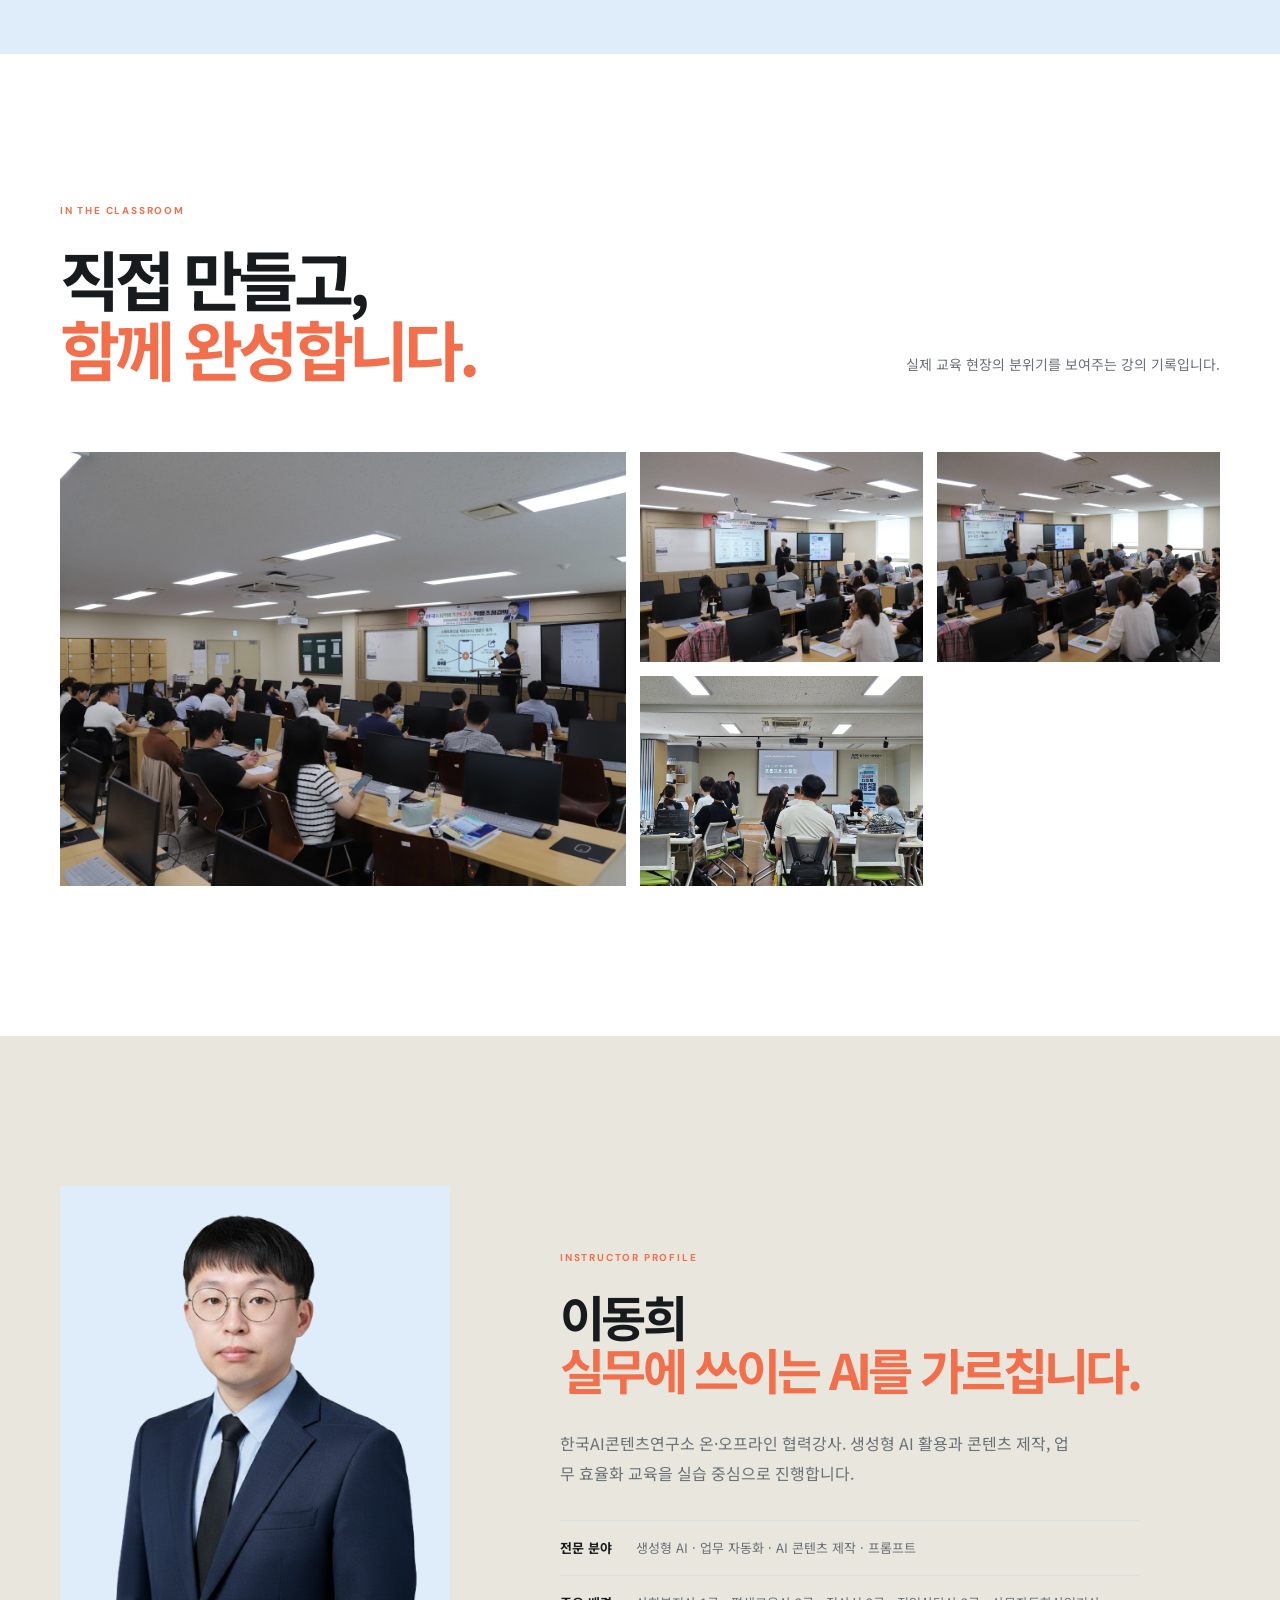
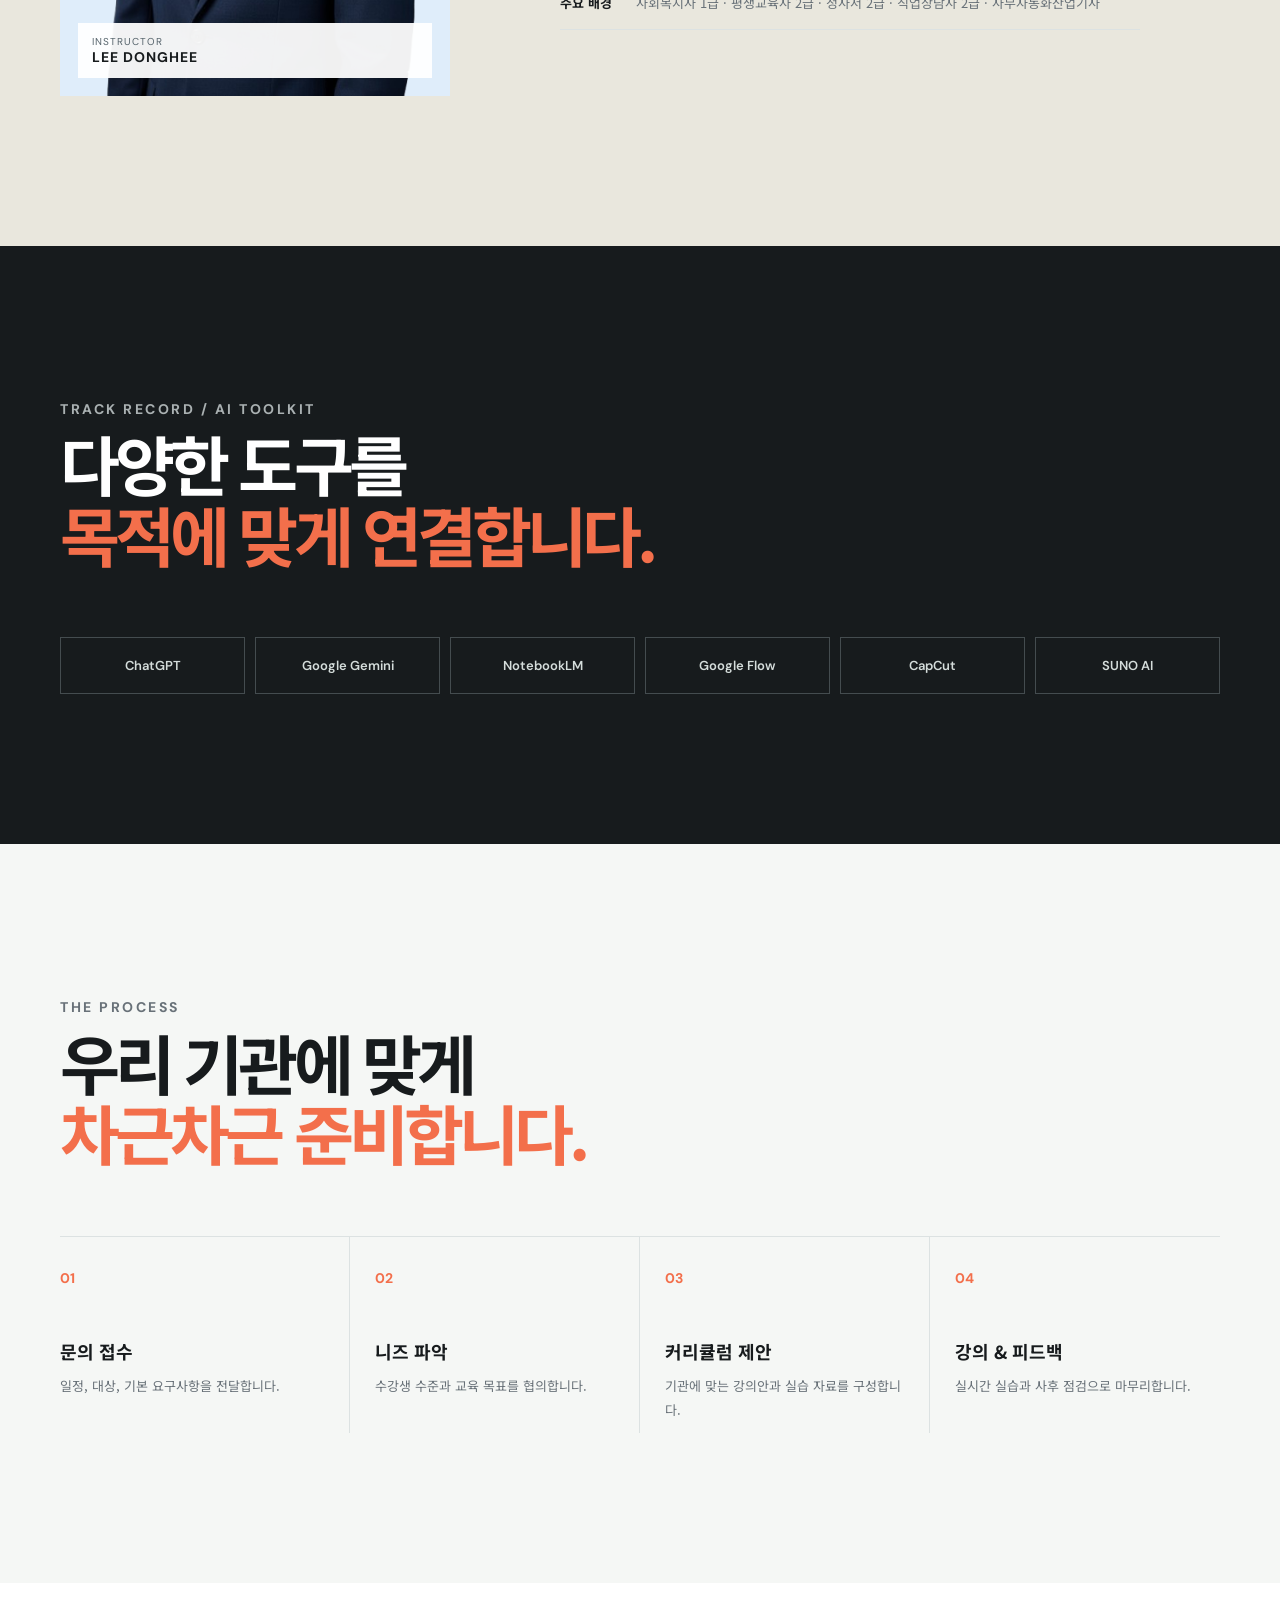
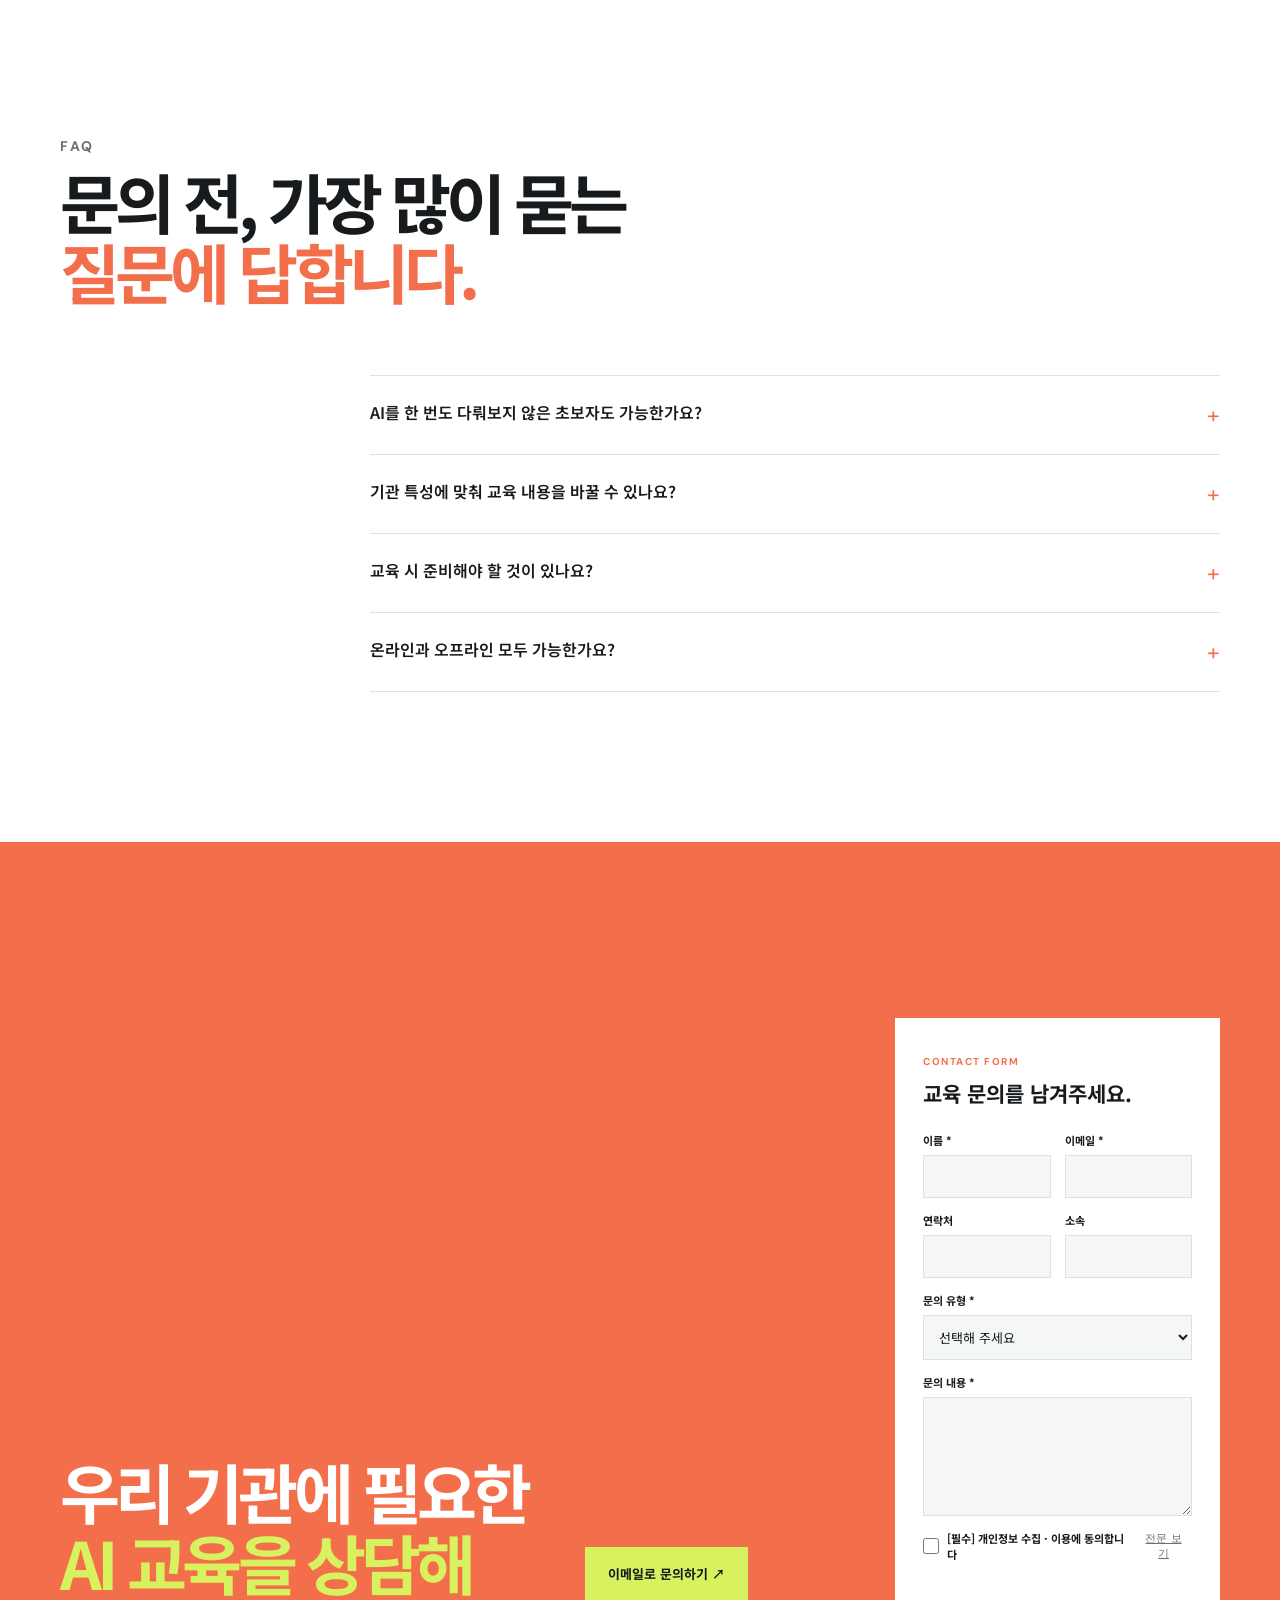
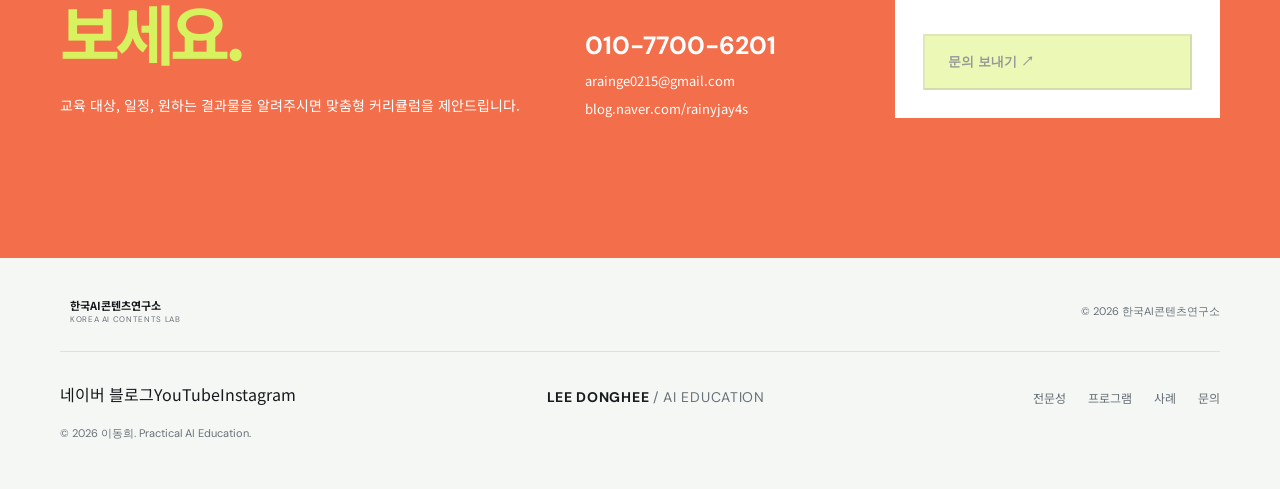
==== commit 951aa608: "Strengthen instructor signals and image metadata" ====
--- a/index.html
+++ b/index.html
@@ -1,7 +1,7 @@
 <!doctype html><html lang="ko"><head><meta charset="UTF-8"><meta name="viewport" content="width=device-width,initial-scale=1"><meta name="description" content="AI를 배우는 순간, 업무의 결과가 달라집니다. 이동희는 기업·공공기관 대상 생성형 AI 실무교육 강사입니다. 업무자동화, AI 콘텐츠 제작, 프롬프트 작성과 실시간 피드백 중심의 맞춤형 교육을 진행합니다."><link rel="canonical" href="https://rainyjayldh.vercel.app/"><meta property="og:title" content="이동희 ㅣ Practical AI Education"><meta property="og:description" content="기업·공공기관을 위한 실무 중심 생성형 AI 교육"><meta property="og:url" content="https://rainyjayldh.vercel.app/"><meta property="og:image" content="https://ai-homepage-prompt.vercel.app/logo.png"><meta property="og:type" content="website"><title>이동희 ㅣ Practical AI Education</title><script type="application/ld+json">{"@context":"https://schema.org","@type":"Person","name":"이동희","jobTitle":"생성형 AI 실무교육 강사","description":"기업·공공기관을 위한 실무 중심 생성형 AI 교육 강사","url":"https://rainyjayldh.vercel.app/","knowsAbout":["생성형AI강의","업무자동화","AI콘텐츠제작","실시간피드백"],"sameAs":["https://blog.naver.com/rainyjay4s","https://www.youtube.com/@Rainyjay4s","https://www.instagram.com/Rainyjay4s/"]}</script><script type="application/ld+json">{"@context":"https://schema.org","@type":"ContactPoint","contactType":"교육 문의","telephone":"+82-10-7700-6201","email":"arainge0215@gmail.com","url":"https://rainyjayldh.vercel.app/#contact","availableLanguage":"Korean"}</script><script type="application/ld+json">{"@context":"https://schema.org","@type":"Course","name":"AI 홍보 콘텐츠 제작","description":"이미지·카드뉴스·숏폼 영상·AI 음악을 활용한 기관 및 사업 브랜딩 콘텐츠 제작 실습","provider":{"@type":"Person","name":"이동희","url":"https://rainyjayldh.vercel.app/"},"audience":{"@type":"Audience","audienceType":"홍보 담당자, 마케터, 중소상공인"}}</script><script type="application/ld+json">{"@context":"https://schema.org","@type":"Course","name":"직장인 AI 업무 효율화 및 자동화","description":"ChatGPT, Google Gemini, NotebookLM을 활용한 문서 요약·자료 분석·행정 업무 실습","provider":{"@type":"Person","name":"이동희","url":"https://rainyjayldh.vercel.app/"},"audience":{"@type":"Audience","audienceType":"기업 임직원, 공공기관 담당자, 교무행정원"}}</script><script type="application/ld+json">{"@context":"https://schema.org","@type":"Course","name":"실전 프롬프트 작성 및 AI 기획서·제안서 완성","description":"목적에 맞는 프롬프트 작성과 AI를 활용한 기획서·제안서 작성 실습","provider":{"@type":"Person","name":"이동희","url":"https://rainyjayldh.vercel.app/"},"audience":{"@type":"Audience","audienceType":"기획자, 영업·제안 담당자"}}</script><script type="application/ld+json">{"@context":"https://schema.org","@type":"FAQPage","mainEntity":[{"@type":"Question","name":"AI를 한 번도 다뤄보지 않은 초보자도 가능한가요?","acceptedAnswer":{"@type":"Answer","text":"가능합니다. 눈높이에 맞춘 기초부터 시작하고, 실시간 피드백으로 따라올 수 있도록 진행합니다."}},{"@type":"Question","name":"기관 특성에 맞춰 교육 내용을 바꿀 수 있나요?","acceptedAnswer":{"@type":"Answer","text":"사전 미팅을 통해 업종, 실무 과제, 원하는 결과물에 맞춰 커리큘럼을 제안합니다."}},{"@type":"Question","name":"교육 시 준비해야 할 것이 있나요?","acceptedAnswer":{"@type":"Answer","text":"교육 방식에 따라 개인 PC 또는 모바일 기기가 필요하며, 필요한 무료 AI 도구는 사전에 안내합니다."}},{"@type":"Question","name":"온라인과 오프라인 모두 가능한가요?","acceptedAnswer":{"@type":"Answer","text":"전국 온·오프라인 출강이 가능하며, 인원 규모와 환경에 맞춰 실습 방식을 조정합니다."}}]}</script><link rel="preconnect" href="https://fonts.googleapis.com"><link rel="preconnect" href="https://fonts.gstatic.com" crossorigin><link href="https://fonts.googleapis.com/css2?family=DM+Sans:wght@400;500;600;700&family=Noto+Sans+KR:wght@400;500;600;700;800&display=swap" rel="stylesheet"><link rel="stylesheet" href="styles.css"></head><body>
 <header class="site-header"><a class="brand" href="#top">LEE DONGHEE <span>/ AI EDUCATION</span></a><button class="menu-toggle">MENU</button><nav class="nav"><a href="#trust">전문성</a><a href="#programs">프로그램</a><a href="#cases">사례</a><a href="#contact">문의</a></nav><a class="header-cta" href="#contact">강의 문의 ↗</a></header>
 <main id="top">
-<section class="hero shell"><div class="hero-copy reveal"><p class="eyebrow">PRACTICAL AI EDUCATION · 맞춤형 실습 교육</p><h1>AI를 배우는 순간,<br><em>업무의 결과</em>가 달라집니다.</h1><p class="lead">기업·공공기관을 위한 생성형 AI 교육.<br>초보자도 직접 만들고, 바로 적용합니다.</p><div class="actions"><a class="btn dark" href="#contact">강의 문의하기 ↗</a><a class="under" href="#profile">강사 프로필 ↓</a></div><div class="tags"><span>#생성형AI</span><span>#업무자동화</span><span>#AI콘텐츠제작</span><span>#실시간피드백</span></div></div><div class="hero-ui reveal delay1"><div class="mock"><div class="bar"><i></i><i></i><i></i><span>my-ai-workflow / result</span></div><div class="workflow"><div><small>01 · ASK</small><b>“이 문서를 핵심만<br>정리해줘”</b></div><em>→</em><div><small>02 · MAKE</small><b>요약 · 카드뉴스<br>· 슬라이드</b></div><em>→</em><div class="result"><small>03 · USE</small><b>오늘 바로<br>업무에 공유</b></div></div><footer>AI PRACTICE SESSION <b>100% hands-on</b></footer></div><span class="stamp">RESULT<br><b>FIRST</b></span></div></section>
+<section class="hero shell"><div class="hero-copy reveal"><p class="eyebrow">PRACTICAL AI EDUCATION · 맞춤형 실습 교육</p><h1><span class="hero-name">이동희</span> AI를 배우는 순간,<br><em>업무의 결과</em>가 달라집니다.</h1><p class="lead">기업·공공기관을 위한 생성형 AI 교육.<br>초보자도 직접 만들고, 바로 적용합니다.</p><div class="actions"><a class="btn dark" href="#contact">강의 문의하기 ↗</a><a class="under" href="#profile">강사 프로필 ↓</a></div><div class="tags"><span>#생성형AI</span><span>#업무자동화</span><span>#AI콘텐츠제작</span><span>#실시간피드백</span></div></div><div class="hero-ui reveal delay1"><div class="mock"><div class="bar"><i></i><i></i><i></i><span>my-ai-workflow / result</span></div><div class="workflow"><div><small>01 · ASK</small><b>“이 문서를 핵심만<br>정리해줘”</b></div><em>→</em><div><small>02 · MAKE</small><b>요약 · 카드뉴스<br>· 슬라이드</b></div><em>→</em><div class="result"><small>03 · USE</small><b>오늘 바로<br>업무에 공유</b></div></div><footer>AI PRACTICE SESSION <b>100% hands-on</b></footer></div><span class="stamp">RESULT<br><b>FIRST</b></span></div></section>
 <div class="marquee">AI WORKFLOW　✦　REAL PRACTICE　✦　BETTER WORK　✦　AI WORKFLOW　✦</div>
 <section id="trust" class="section shell"><div class="intro split reveal"><div><p class="eyebrow">TRUSTED IN THE FIELD</p><h2>현장을 이해하는<br><em>실무형 강사</em></h2></div><p>이론에 그치지 않고, 조직의 업무와 교육생의 눈높이를 함께 고려합니다.</p></div><div class="stats"><div><strong>6</strong><span>주요 출강·교육 기관</span></div><div><strong>4</strong><span>단계 실습 프로세스</span></div><div><strong>3</strong><span>맞춤형 핵심 교육 영역</span></div></div><p class="source-note">* 페이지 기획 및 제공 자료에 명시된 범위 기준</p><div class="ref-grid reveal"><div><label>REFERENCES</label><div class="refs"><span>농협대학교</span><span>육군종합행정학교</span><span>경남교육청</span><span>광주 디지털 관광인재 양성교육</span><span>수원 청소년·청년재단</span><span>한국AI콘텐츠연구소</span></div></div><div class="credential"><label>CREDENTIALS</label><p>생성형 AI 활용 전문가·콘텐츠 강사 자격증<br>한국AI콘텐츠연구소 협력강사<br>사무자동화산업기사 · 사회복지사 1급<br>평생교육사 2급 · 정사서 2급 · 직업상담사 2급</p></div></div></section>
 <section class="section pale"><div class="shell"><div class="intro reveal"><p class="eyebrow">THE REAL PROBLEM</p><h2>AI는 좋은데,<br><em>막상 쓰려니 막막하셨나요?</em></h2></div><div class="three"><article><small>01</small><h3>생소한 프롬프트</h3><p>무엇을 어떻게 질문해야 원하는 결과가 나오는지 어렵습니다.</p></article><article><small>02</small><h3>느린 홍보 제작</h3><p>이미지와 숏폼을 만드는 데 시간과 비용이 많이 듭니다.</p></article><article><small>03</small><h3>실무 적용의 벽</h3><p>강의를 들을 때는 알겠는데 내 기획서에 적용하면 막힙니다.</p></article></div></div></section>
@@ -9,12 +9,12 @@
 <section class="section lime"><div class="shell"><div class="intro split reveal"><div><p class="eyebrow">HOW I TEACH</p><h2>이해하고, 만들고,<br><em>바로 적용합니다.</em></h2></div><p>개념부터 결과물 완성까지, 질문이 생기는 순간 바로 피드백합니다.</p></div><div class="steps"><div><b>01</b><h3>개념 & 프롬프트</h3><p>AI 기본 원리와 목적에 맞는 질문을 배웁니다.</p></div><div><b>02</b><h3>실습 & 창작</h3><p>AI 도구를 직접 조작해 결과물을 만듭니다.</p></div><div><b>03</b><h3>실시간 코칭</h3><p>개별 작업물에 맞춰 수정하고 보완합니다.</p></div><div><b>04</b><h3>현장 적용</h3><p>교육 당일 완성한 결과물을 업무에 활용합니다.</p></div></div></div></section>
 <section id="programs" class="section dark-bg"><div class="shell"><div class="intro split reveal"><div><p class="eyebrow">PROGRAMS</p><h2>조직의 목적에 맞는<br><em>AI 활용 영역</em></h2></div><p>기관과 기업의 업무, 수강생 수준, 원하는 산출물에 맞춰 교육 내용을 설계합니다.</p></div><div class="programs"><article><b>✦</b><label>PROGRAM 01</label><h3>AI 홍보 콘텐츠 제작</h3><p>이미지·카드뉴스·숏폼 영상·AI 음악으로 브랜딩 콘텐츠를 제작합니다.</p><small>홍보 담당자 · 마케터 · 중소상공인</small></article><article class="featured"><b>↗</b><label>PROGRAM 02</label><h3>업무 효율화 & 자동화</h3><p>ChatGPT, Gemini, NotebookLM으로 문서 요약, 자료 분석, 행정 업무의 효율을 높입니다.</p><small>기업 임직원 · 공공기관 · 교무행정원</small></article><article><b>⌘</b><label>PROGRAM 03</label><h3>프롬프트 & 기획서 완성</h3><p>원하는 결과를 이끌어내는 프롬프트와 제안서·기획서 작성 실무를 익힙니다.</p><small>기획자 · 영업·제안 담당자</small></article></div></div></section>
 <section class="section blue"><div class="shell"><div class="intro split reveal"><div><p class="eyebrow">SAMPLE CURRICULUM · 120 MIN</p><h2>모바일 NotebookLM으로<br><em>나만의 업무비서 만들기</em></h2></div><p>수원시청 7~8급 공무원 대상 커리큘럼 샘플입니다.</p></div><div class="timeline"><div><b>01</b><h3>시작하기</h3><p>앱 설치 · 계정 로그인 · 새 노트북 만들기</p><small>결과물: 나만의 노트북</small></div><div><b>02</b><h3>질문하고 답 얻기</h3><p>공개 PDF 소스 추가 · 요약 · 출처 확인</p><small>결과물: 소스 기반 답변</small></div><div><b>03</b><h3>들으며 반복 학습</h3><p>오디오 개요 · 플래시카드 · 퀴즈 생성</p><small>결과물: 오디오·학습 자료</small></div><div><b>04</b><h3>인포그래픽으로 보고하기</h3><p>공개자료로 인포그래픽 또는 슬라이드 완성</p><small>결과물: 공유 가능한 시각 자료</small></div></div><p class="note">※ 공개자료만 활용하며, AI 결과물은 초안으로 취급하고 최종 검토 책임을 안내합니다.</p></div></section>
-<section class="section gallery"><div class="shell"><div class="intro split reveal"><div><p class="eyebrow">IN THE CLASSROOM</p><h2>직접 만들고,<br><em>함께 완성합니다.</em></h2></div><p>실제 교육 현장의 분위기를 보여주는 강의 기록입니다.</p></div><div class="gallery-grid"><img class="main-photo reveal" src="KakaoTalk_20260709_212950712.jpg" alt="강의 현장"><img class="reveal delay1" src="KakaoTalk_20260630_011310265_02.jpg" alt="강의 현장"><img class="reveal delay2" src="KakaoTalk_20260709_212950712_04.jpg" alt="강의 현장"><img class="reveal delay3" src="KakaoTalk_20260709_212950712_08.jpg" alt="강의 현장"><img class="reveal delay1" src="KakaoTalk_20260709_212950712_03.jpg" alt="강의 현장"></div></div></section>
-<section id="profile" class="section cream" itemscope itemtype="https://schema.org/Person"><meta itemprop="name" content="이동희"><meta itemprop="jobTitle" content="생성형 AI 실무교육 강사"><meta itemprop="url" content="https://rainyjayldh.vercel.app/"><meta itemprop="sameAs" content="https://blog.naver.com/rainyjay4s"><meta itemprop="sameAs" content="https://www.youtube.com/@Rainyjay4s"><meta itemprop="sameAs" content="https://www.instagram.com/Rainyjay4s/"><div class="shell profile"><div class="profile-photo reveal"><img src="이동희 프로필 사진(무배경).png" alt="이동희 강사 프로필"><span>INSTRUCTOR<br><b>LEE DONGHEE</b></span></div><div class="profile-copy reveal delay1"><p class="eyebrow">INSTRUCTOR PROFILE</p><h2 itemprop="name">이동희<br><em itemprop="jobTitle">실무에 쓰이는 AI를 가르칩니다.</em></h2><p class="profile-lead" itemprop="description">한국AI콘텐츠연구소 온·오프라인 협력강사. 생성형 AI 활용과 콘텐츠 제작, 업무 효율화 교육을 실습 중심으로 진행합니다.</p><div class="profile-lines"><p><b>전문 분야</b> 생성형 AI · 업무 자동화 · AI 콘텐츠 제작 · 프롬프트</p><p><b>주요 배경</b> 사회복지사 1급 · 평생교육사 2급 · 정사서 2급 · 직업상담사 2급 · 사무자동화산업기사</p></div></div></div></section>
+<section class="section gallery"><div class="shell"><div class="intro split reveal"><div><p class="eyebrow">IN THE CLASSROOM</p><h2>직접 만들고,<br><em>함께 완성합니다.</em></h2></div><p>실제 교육 현장의 분위기를 보여주는 강의 기록입니다.</p></div><div class="gallery-grid"><img class="main-photo reveal" src="KakaoTalk_20260709_212950712.jpg" alt="컴퓨터실에서 진행하는 NotebookLM 실무 활용 교육" loading="lazy" decoding="async"><img class="reveal delay1" src="KakaoTalk_20260630_011310265_02.jpg" alt="컴퓨터실 강의에서 AI 활용 방법을 설명하는 이동희 강사" loading="lazy" decoding="async"><img class="reveal delay2" src="KakaoTalk_20260709_212950712_04.jpg" alt="수강생 앞에서 AI 콘텐츠 제작을 시연하는 강의 현장" loading="lazy" decoding="async"><img class="reveal delay3" src="KakaoTalk_20260709_212950712_08.jpg" alt="광주 디지털 관광인재 양성교육에서 프롬프트 스킬업을 진행하는 모습" loading="lazy" decoding="async"><img class="reveal delay1" src="KakaoTalk_20260709_212950712_03.jpg" alt="AI 이미지 제작 실습을 진행하는 교육 현장" loading="lazy" decoding="async"></div></div></section>
+<section id="profile" class="section cream" itemscope itemtype="https://schema.org/Person"><meta itemprop="name" content="이동희"><meta itemprop="jobTitle" content="생성형 AI 실무교육 강사"><meta itemprop="url" content="https://rainyjayldh.vercel.app/"><meta itemprop="sameAs" content="https://blog.naver.com/rainyjay4s"><meta itemprop="sameAs" content="https://www.youtube.com/@Rainyjay4s"><meta itemprop="sameAs" content="https://www.instagram.com/Rainyjay4s/"><div class="shell profile"><div class="profile-photo reveal"><img src="이동희 프로필 사진(무배경).png" alt="생성형 AI 실무교육 강사 이동희 프로필 사진" loading="eager" decoding="async"><span>INSTRUCTOR<br><b>LEE DONGHEE</b></span></div><div class="profile-copy reveal delay1"><p class="eyebrow">INSTRUCTOR PROFILE</p><h2 itemprop="name">이동희<br><em itemprop="jobTitle">실무에 쓰이는 AI를 가르칩니다.</em></h2><p class="profile-lead" itemprop="description">한국AI콘텐츠연구소 온·오프라인 협력강사. 생성형 AI 활용과 콘텐츠 제작, 업무 효율화 교육을 실습 중심으로 진행합니다.</p><div class="profile-lines"><p><b>전문 분야</b> 생성형 AI · 업무 자동화 · AI 콘텐츠 제작 · 프롬프트</p><p><b>주요 배경</b> 사회복지사 1급 · 평생교육사 2급 · 정사서 2급 · 직업상담사 2급 · 사무자동화산업기사</p></div></div></div></section>
 <section class="section dark-bg tools"><div class="shell"><div class="intro reveal"><p class="eyebrow">TRACK RECORD / AI TOOLKIT</p><h2>다양한 도구를<br><em>목적에 맞게 연결합니다.</em></h2></div><div class="tool-grid"><span>ChatGPT</span><span>Google Gemini</span><span>NotebookLM</span><span>Google Flow</span><span>CapCut</span><span>SUNO AI</span></div></div></section>
 <section class="section shell"><div class="intro reveal"><p class="eyebrow">THE PROCESS</p><h2>우리 기관에 맞게<br><em>차근차근 준비합니다.</em></h2></div><div class="process"><div><b>01</b><h3>문의 접수</h3><p>일정, 대상, 기본 요구사항을 전달합니다.</p></div><div><b>02</b><h3>니즈 파악</h3><p>수강생 수준과 교육 목표를 협의합니다.</p></div><div><b>03</b><h3>커리큘럼 제안</h3><p>기관에 맞는 강의안과 실습 자료를 구성합니다.</p></div><div><b>04</b><h3>강의 & 피드백</h3><p>실시간 실습과 사후 점검으로 마무리합니다.</p></div></div></section>
 <section class="section white"><div class="shell"><div class="intro reveal"><p class="eyebrow">FAQ</p><h2>문의 전, 가장 많이 묻는<br><em>질문에 답합니다.</em></h2></div><div class="faq"><details><summary>AI를 한 번도 다뤄보지 않은 초보자도 가능한가요?</summary><p>가능합니다. 눈높이에 맞춘 기초부터 시작하고, 실시간 피드백으로 따라올 수 있도록 진행합니다.</p></details><details><summary>기관 특성에 맞춰 교육 내용을 바꿀 수 있나요?</summary><p>사전 미팅을 통해 업종, 실무 과제, 원하는 결과물에 맞춰 커리큘럼을 제안합니다.</p></details><details><summary>교육 시 준비해야 할 것이 있나요?</summary><p>교육 방식에 따라 개인 PC 또는 모바일 기기가 필요하며, 필요한 무료 AI 도구는 사전에 안내합니다.</p></details><details><summary>온라인과 오프라인 모두 가능한가요?</summary><p>전국 온·오프라인 출강이 가능하며, 인원 규모와 환경에 맞춰 실습 방식을 조정합니다.</p></details></div></div></section>
-<section id="contact" class="contact"><div class="shell contact-inner"><div><p class="eyebrow">START A CONVERSATION</p><h2>우리 기관에 필요한<br><em>AI 교육을 상담해 보세요.</em></h2><p>교육 대상, 일정, 원하는 결과물을 알려주시면 맞춤형 커리큘럼을 제안드립니다.</p></div><div class="contact-actions"><a class="btn light" href="mailto:arainge0215@gmail.com?subject=AI%20교육%20문의">이메일로 문의하기 ↗</a><a class="phone" href="tel:01077006201">010-7700-6201</a><span>arainge0215@gmail.com</span><span>blog.naver.com/rainyjay4s</span></div></div></section></main><footer class="footer shell"><div class="brand">LEE DONGHEE <span>/ AI EDUCATION</span></div><div class="footer-links"><a href="#trust">전문성</a><a href="#programs">프로그램</a><a href="#cases">사례</a><a href="#contact">문의</a></div><p>© 2026 이동희. Practical AI Education.</p></footer><script src="script.js"></script></body></html>
+<section id="contact" class="contact"><div class="shell contact-inner"><div><p class="eyebrow">START A CONVERSATION</p><h2>우리 기관에 필요한<br><em>AI 교육을 상담해 보세요.</em></h2><p>교육 대상, 일정, 원하는 결과물을 알려주시면 맞춤형 커리큘럼을 제안드립니다.</p></div><div class="contact-actions"><a class="btn light" href="mailto:arainge0215@gmail.com?subject=AI%20교육%20문의">이메일로 문의하기 ↗</a><a class="phone" href="tel:01077006201">010-7700-6201</a><span>arainge0215@gmail.com</span><span>blog.naver.com/rainyjay4s</span></div></div></section></main><footer class="footer shell"><div class="external-channels"><a href="https://blog.naver.com/rainyjay4s" target="_blank" rel="noopener">네이버 블로그</a><a href="https://www.youtube.com/@Rainyjay4s" target="_blank" rel="noopener">YouTube</a><a href="https://www.instagram.com/Rainyjay4s/" target="_blank" rel="noopener">Instagram</a></div><div class="brand">LEE DONGHEE <span>/ AI EDUCATION</span></div><div class="footer-links"><a href="#trust">전문성</a><a href="#programs">프로그램</a><a href="#cases">사례</a><a href="#contact">문의</a></div><p>© 2026 이동희. Practical AI Education.</p></footer><script src="script.js"></script></body></html>
 
 
 
@@ -23,3 +23,5 @@
 
 
 
+
+
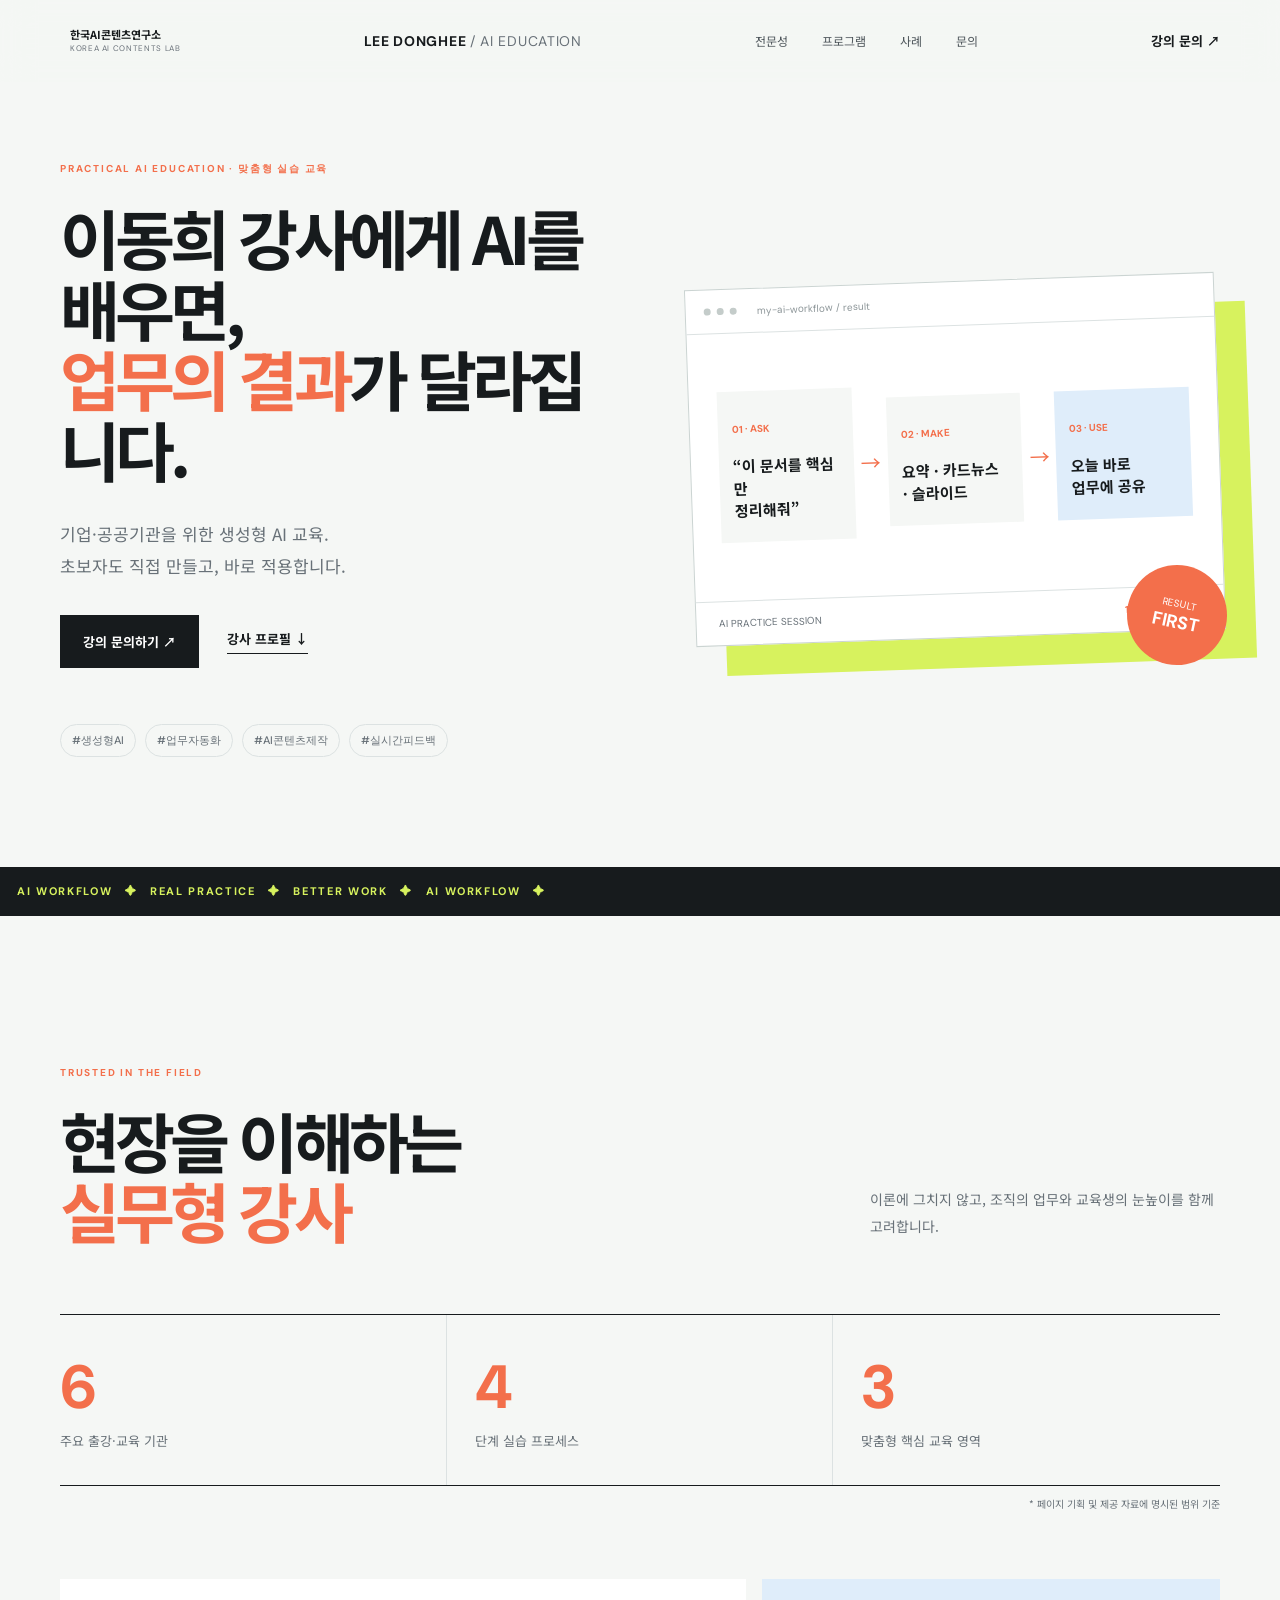
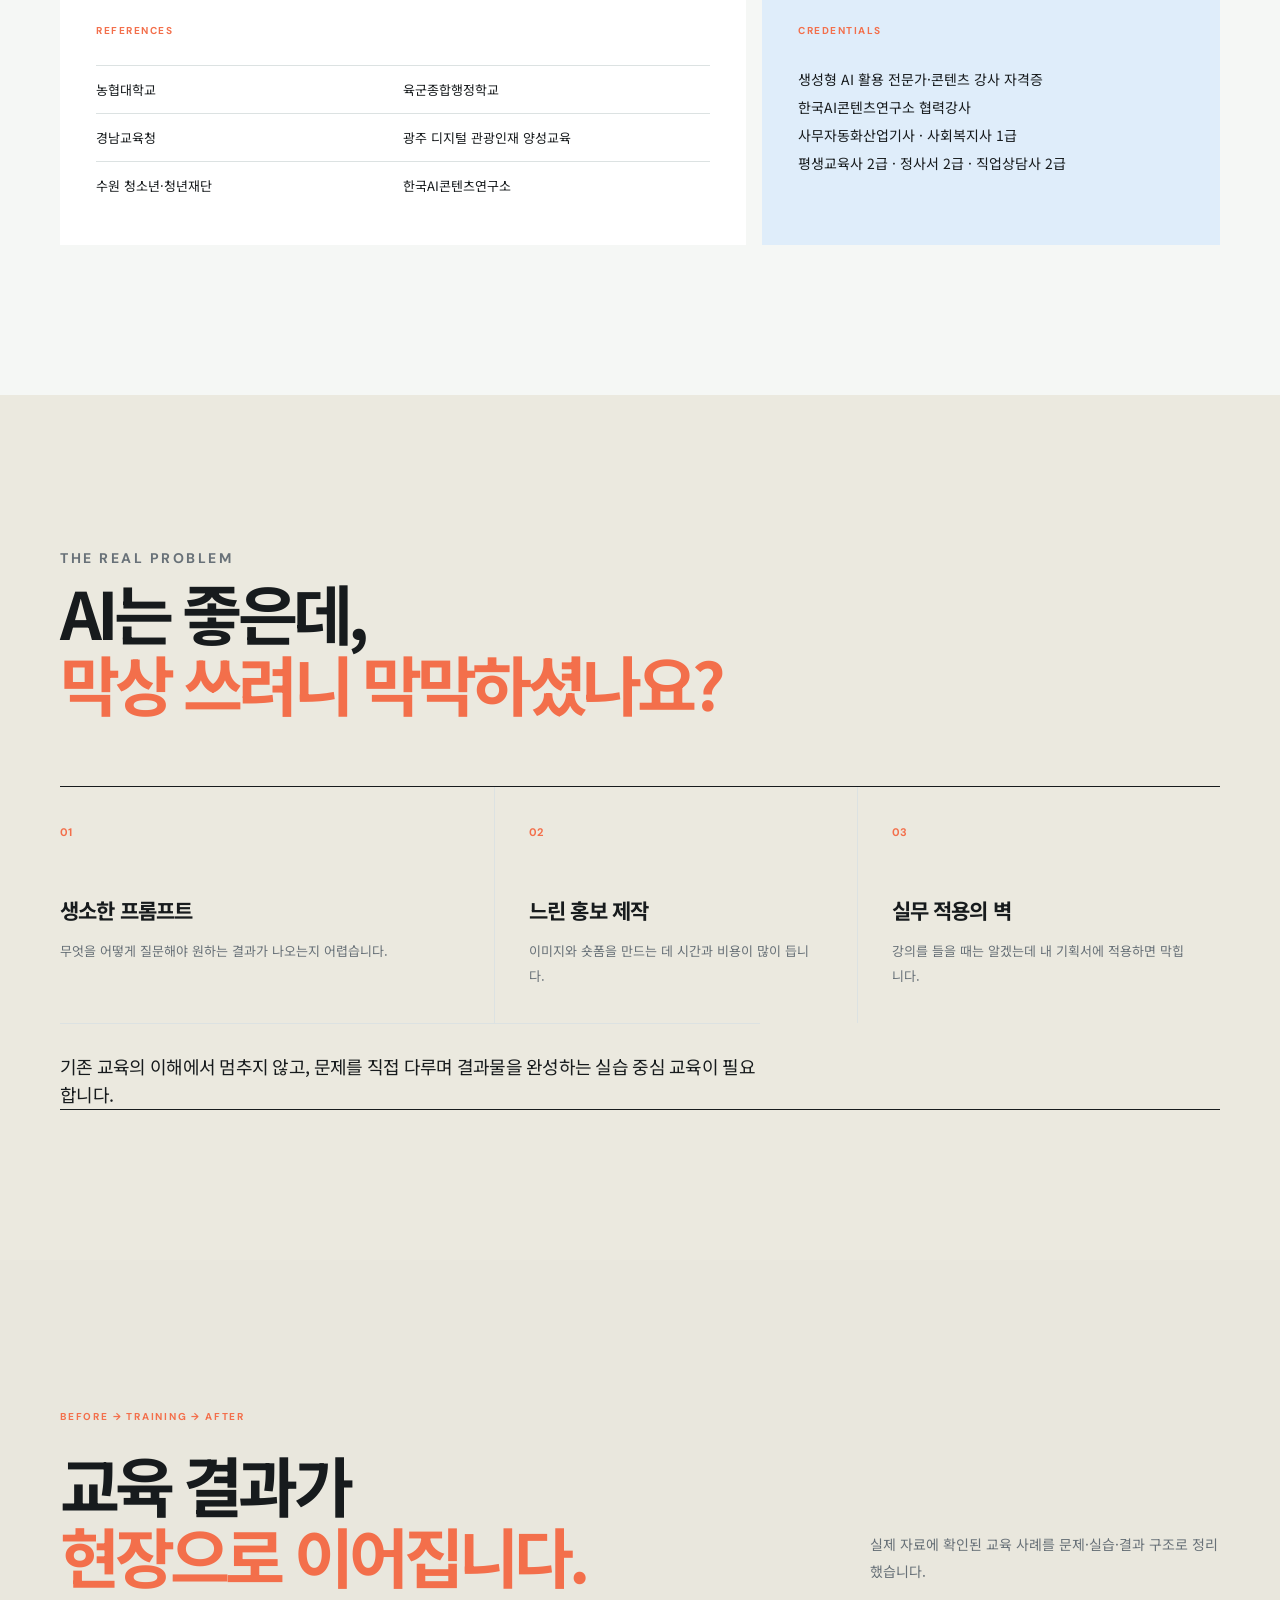
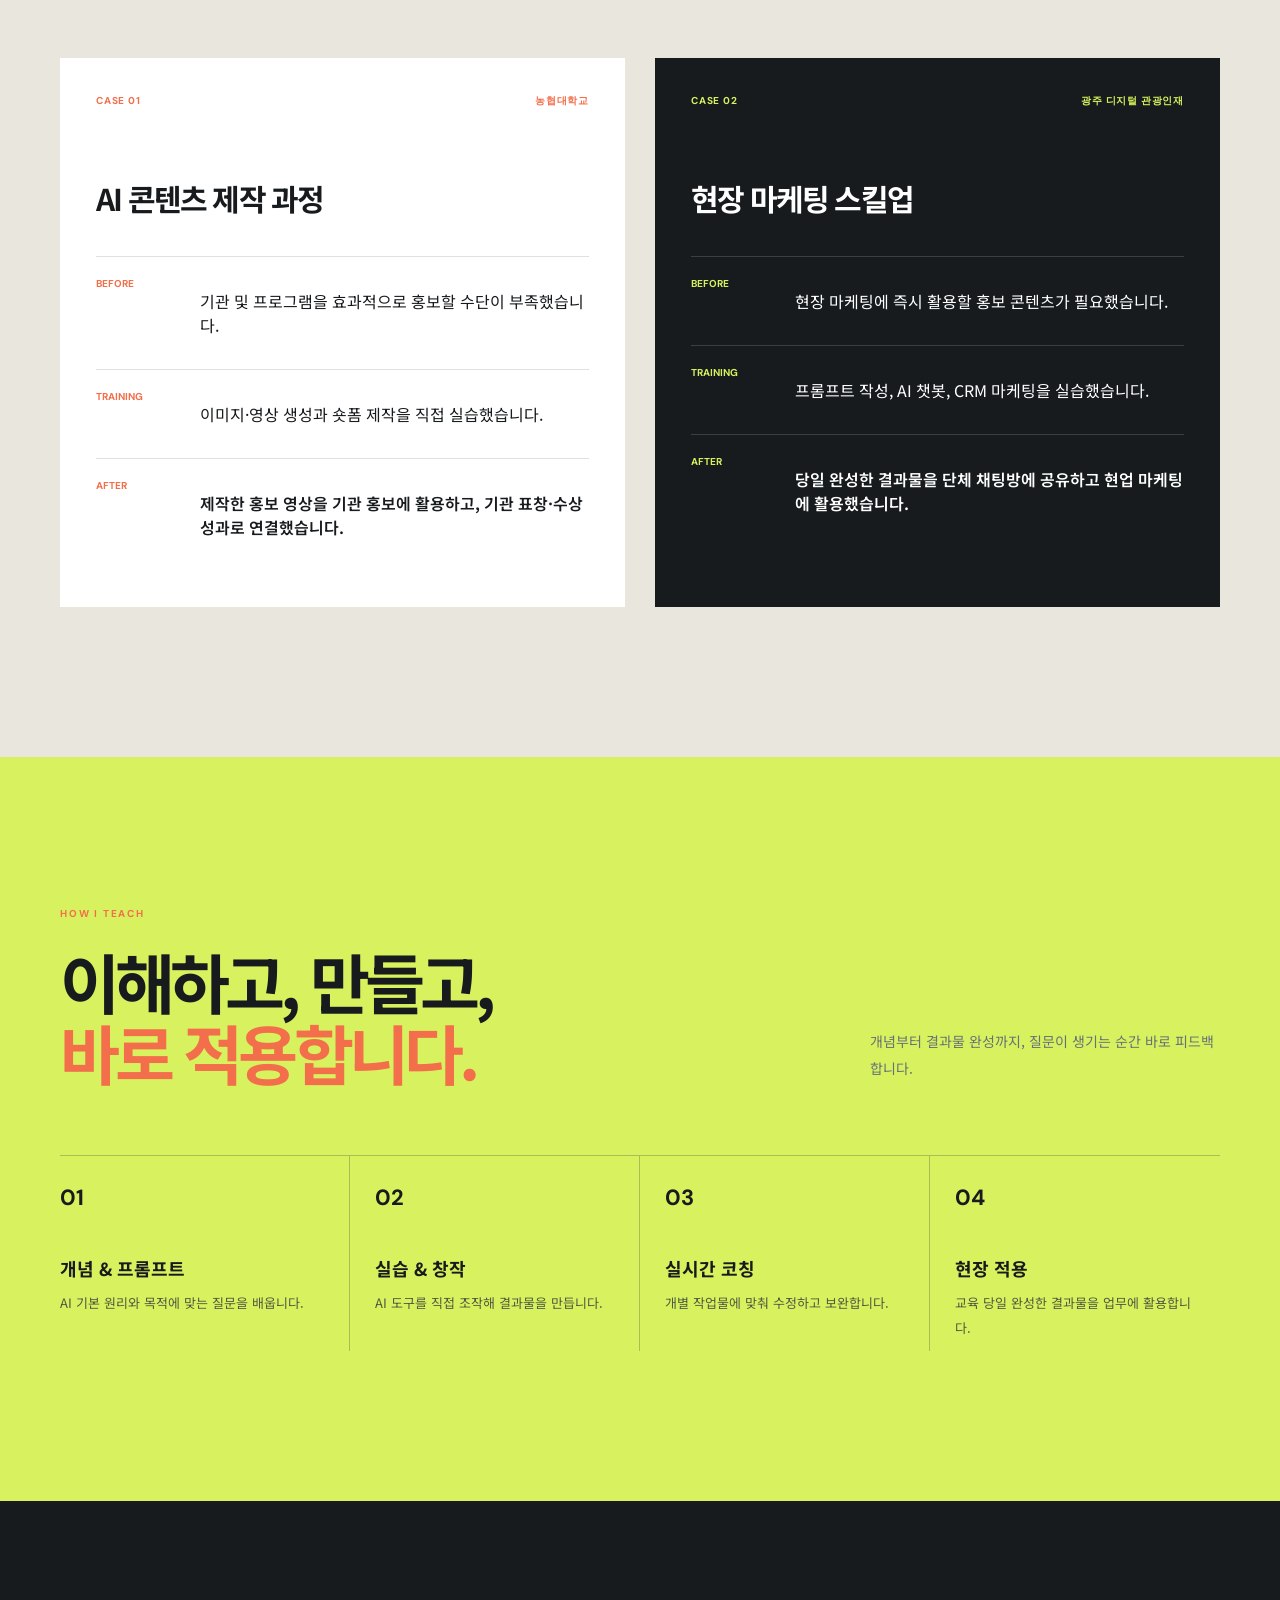
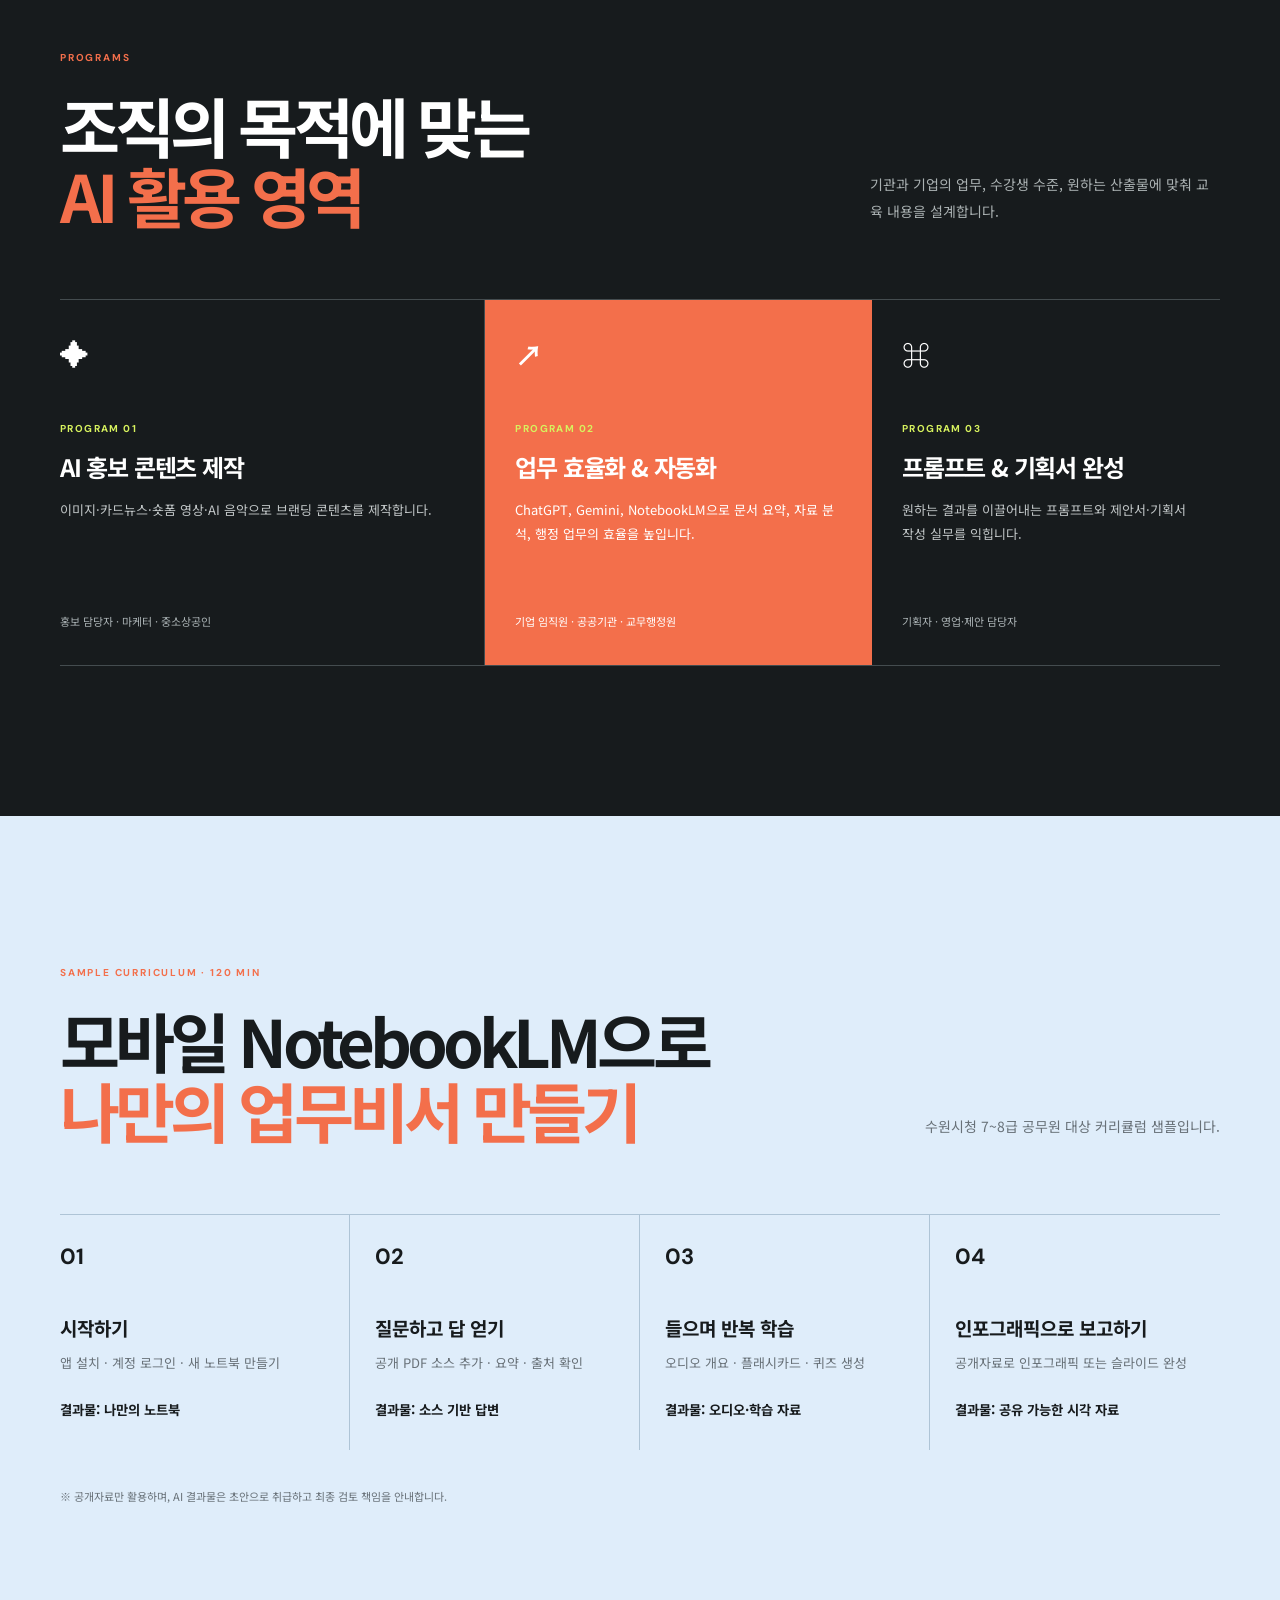
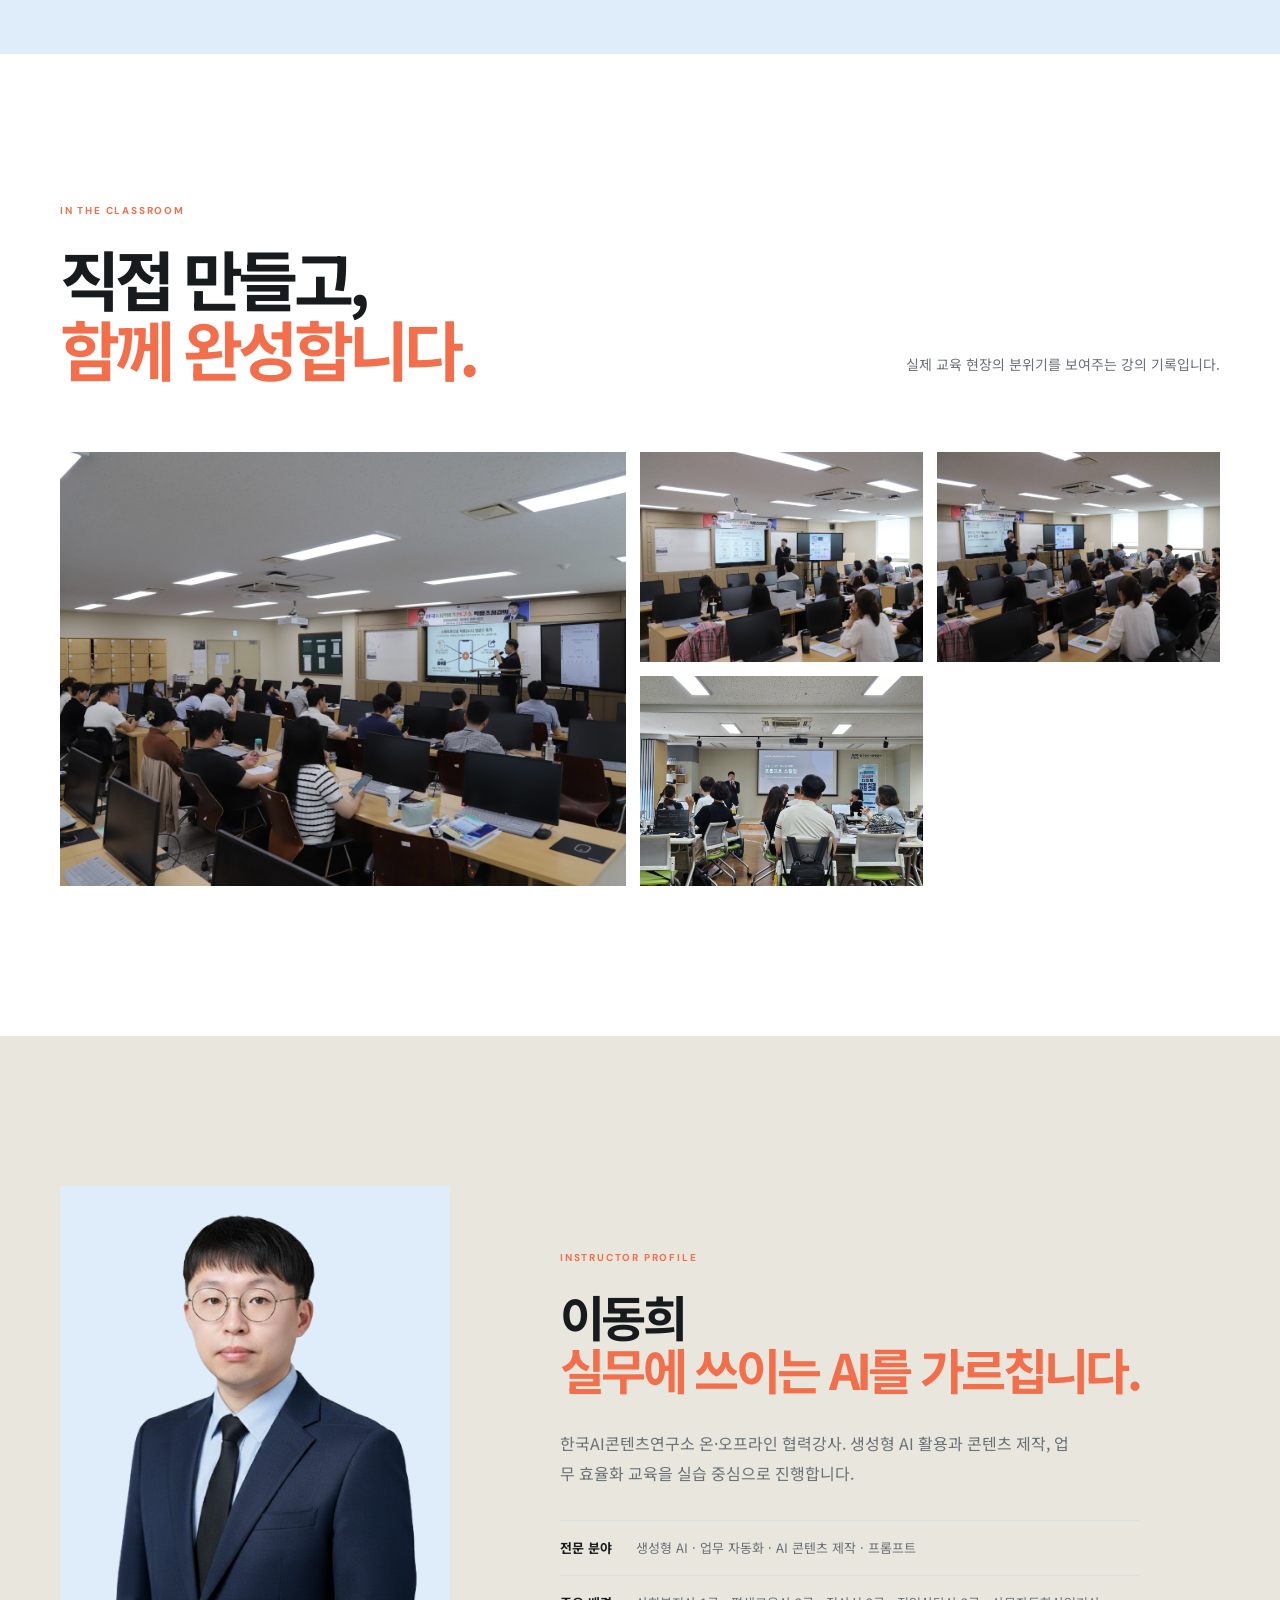
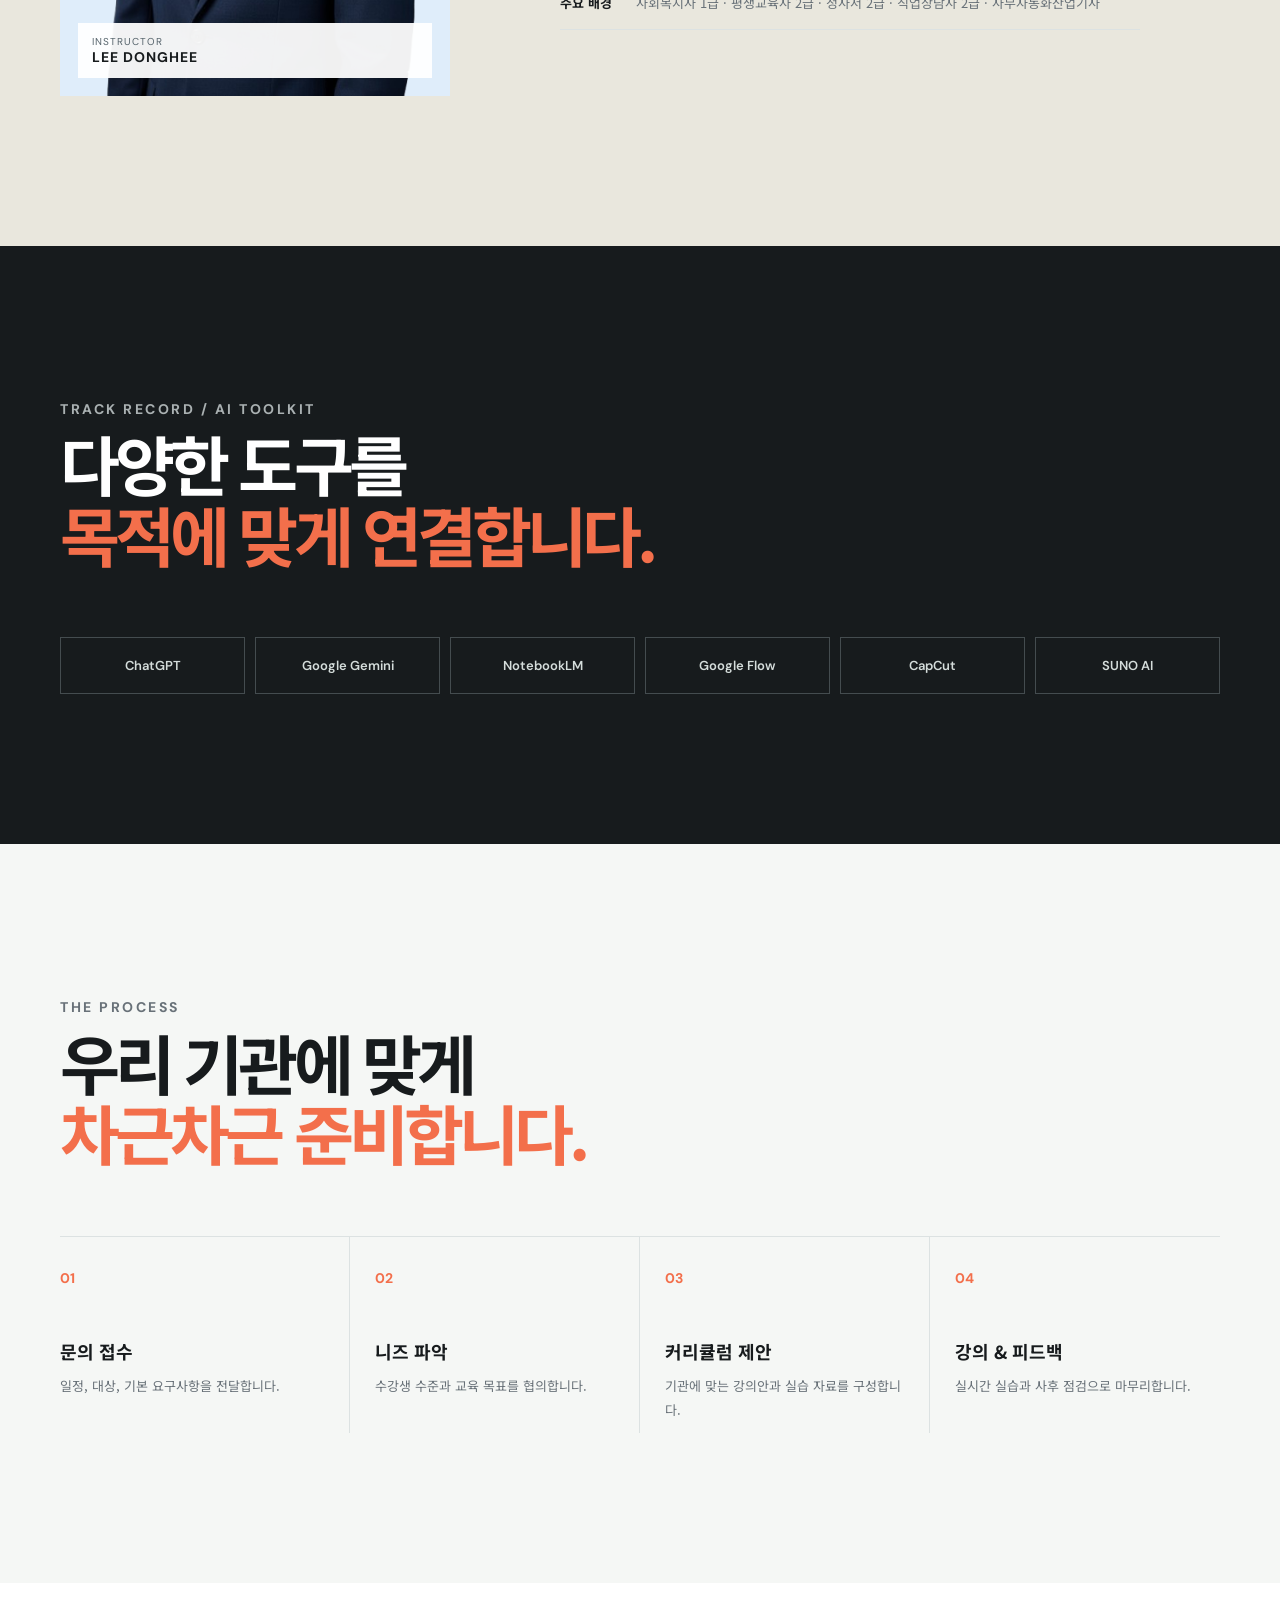
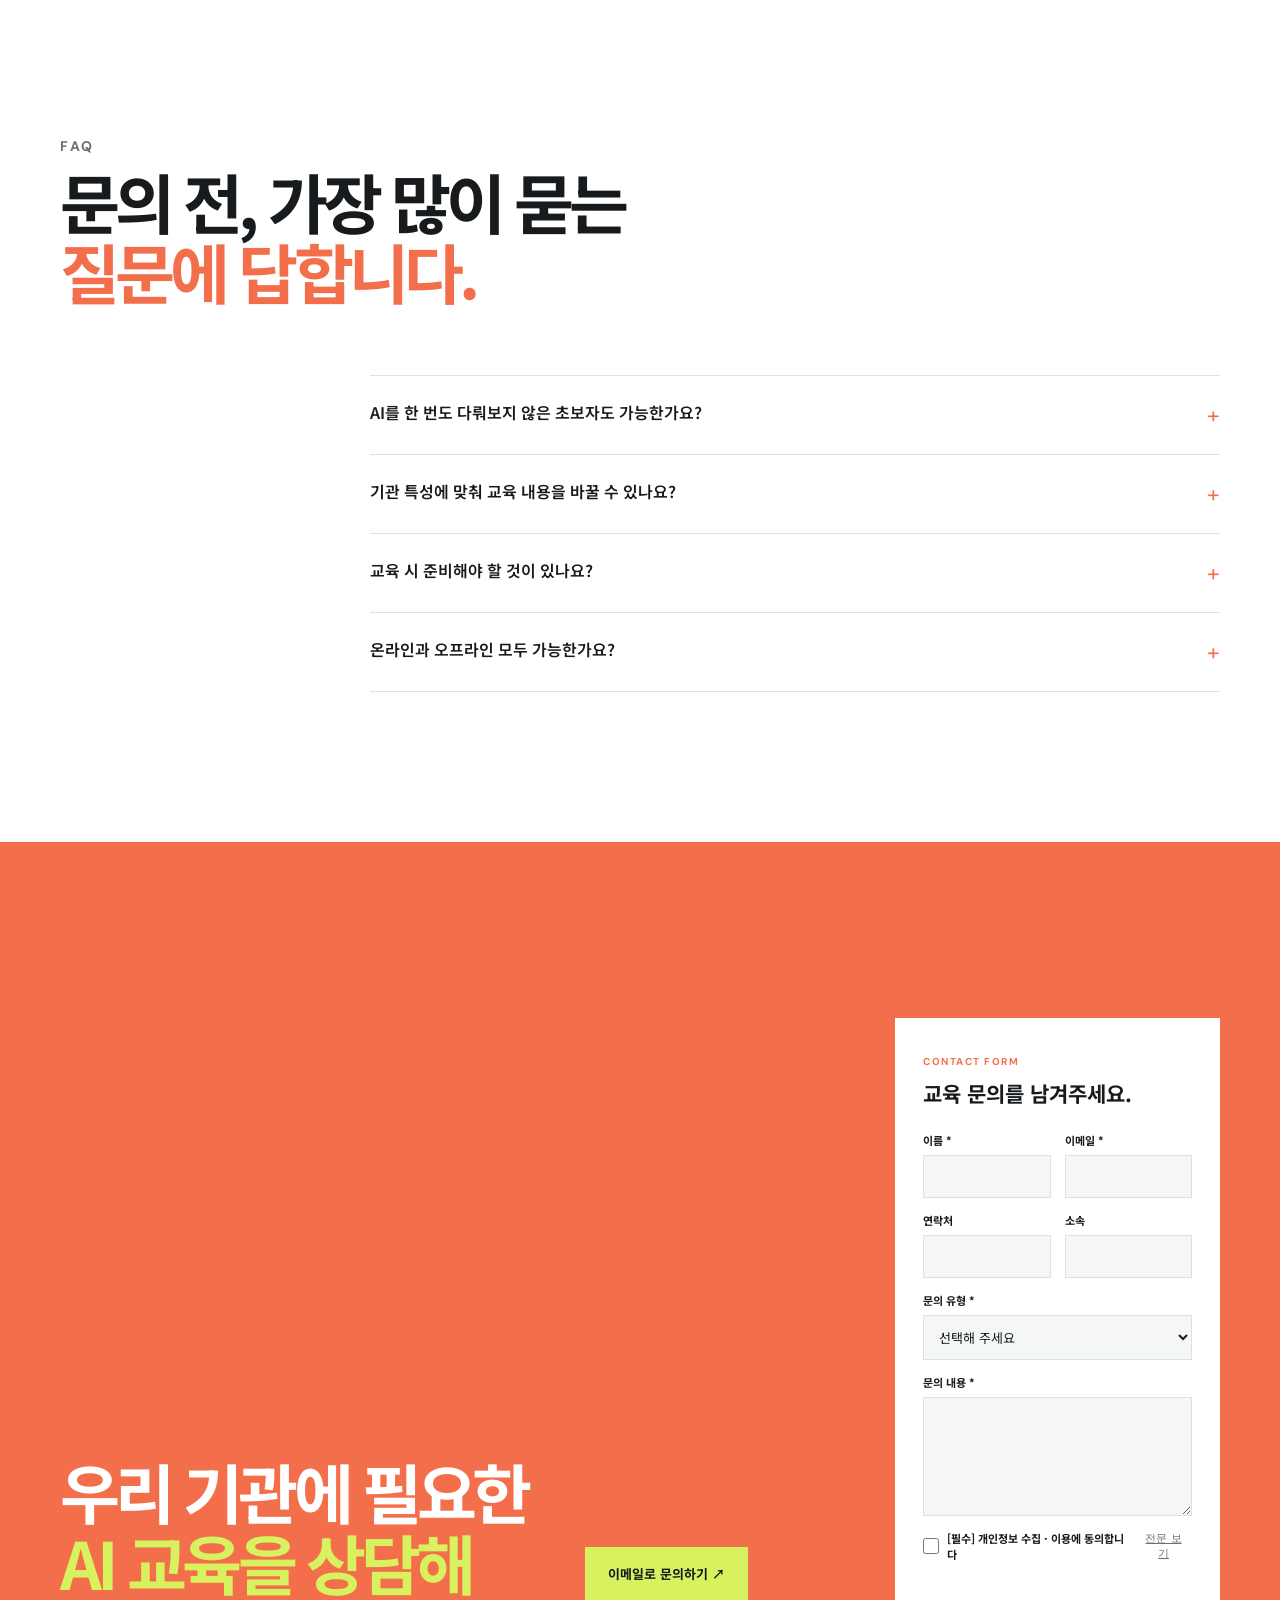
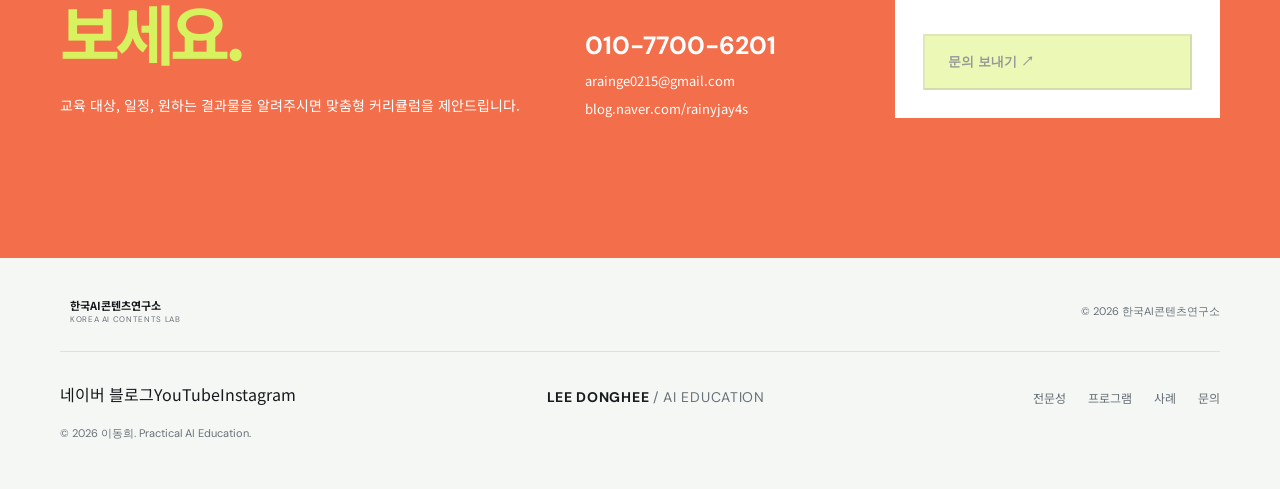
==== commit 70490f24: "Clarify instructor identity and contact markup" ====
--- a/index.html
+++ b/index.html
@@ -1,7 +1,7 @@
-<!doctype html><html lang="ko"><head><meta charset="UTF-8"><meta name="viewport" content="width=device-width,initial-scale=1"><meta name="description" content="AI를 배우는 순간, 업무의 결과가 달라집니다. 이동희는 기업·공공기관 대상 생성형 AI 실무교육 강사입니다. 업무자동화, AI 콘텐츠 제작, 프롬프트 작성과 실시간 피드백 중심의 맞춤형 교육을 진행합니다."><link rel="canonical" href="https://rainyjayldh.vercel.app/"><meta property="og:title" content="이동희 ㅣ Practical AI Education"><meta property="og:description" content="기업·공공기관을 위한 실무 중심 생성형 AI 교육"><meta property="og:url" content="https://rainyjayldh.vercel.app/"><meta property="og:image" content="https://ai-homepage-prompt.vercel.app/logo.png"><meta property="og:type" content="website"><title>이동희 ㅣ Practical AI Education</title><script type="application/ld+json">{"@context":"https://schema.org","@type":"Person","name":"이동희","jobTitle":"생성형 AI 실무교육 강사","description":"기업·공공기관을 위한 실무 중심 생성형 AI 교육 강사","url":"https://rainyjayldh.vercel.app/","knowsAbout":["생성형AI강의","업무자동화","AI콘텐츠제작","실시간피드백"],"sameAs":["https://blog.naver.com/rainyjay4s","https://www.youtube.com/@Rainyjay4s","https://www.instagram.com/Rainyjay4s/"]}</script><script type="application/ld+json">{"@context":"https://schema.org","@type":"ContactPoint","contactType":"교육 문의","telephone":"+82-10-7700-6201","email":"arainge0215@gmail.com","url":"https://rainyjayldh.vercel.app/#contact","availableLanguage":"Korean"}</script><script type="application/ld+json">{"@context":"https://schema.org","@type":"Course","name":"AI 홍보 콘텐츠 제작","description":"이미지·카드뉴스·숏폼 영상·AI 음악을 활용한 기관 및 사업 브랜딩 콘텐츠 제작 실습","provider":{"@type":"Person","name":"이동희","url":"https://rainyjayldh.vercel.app/"},"audience":{"@type":"Audience","audienceType":"홍보 담당자, 마케터, 중소상공인"}}</script><script type="application/ld+json">{"@context":"https://schema.org","@type":"Course","name":"직장인 AI 업무 효율화 및 자동화","description":"ChatGPT, Google Gemini, NotebookLM을 활용한 문서 요약·자료 분석·행정 업무 실습","provider":{"@type":"Person","name":"이동희","url":"https://rainyjayldh.vercel.app/"},"audience":{"@type":"Audience","audienceType":"기업 임직원, 공공기관 담당자, 교무행정원"}}</script><script type="application/ld+json">{"@context":"https://schema.org","@type":"Course","name":"실전 프롬프트 작성 및 AI 기획서·제안서 완성","description":"목적에 맞는 프롬프트 작성과 AI를 활용한 기획서·제안서 작성 실습","provider":{"@type":"Person","name":"이동희","url":"https://rainyjayldh.vercel.app/"},"audience":{"@type":"Audience","audienceType":"기획자, 영업·제안 담당자"}}</script><script type="application/ld+json">{"@context":"https://schema.org","@type":"FAQPage","mainEntity":[{"@type":"Question","name":"AI를 한 번도 다뤄보지 않은 초보자도 가능한가요?","acceptedAnswer":{"@type":"Answer","text":"가능합니다. 눈높이에 맞춘 기초부터 시작하고, 실시간 피드백으로 따라올 수 있도록 진행합니다."}},{"@type":"Question","name":"기관 특성에 맞춰 교육 내용을 바꿀 수 있나요?","acceptedAnswer":{"@type":"Answer","text":"사전 미팅을 통해 업종, 실무 과제, 원하는 결과물에 맞춰 커리큘럼을 제안합니다."}},{"@type":"Question","name":"교육 시 준비해야 할 것이 있나요?","acceptedAnswer":{"@type":"Answer","text":"교육 방식에 따라 개인 PC 또는 모바일 기기가 필요하며, 필요한 무료 AI 도구는 사전에 안내합니다."}},{"@type":"Question","name":"온라인과 오프라인 모두 가능한가요?","acceptedAnswer":{"@type":"Answer","text":"전국 온·오프라인 출강이 가능하며, 인원 규모와 환경에 맞춰 실습 방식을 조정합니다."}}]}</script><link rel="preconnect" href="https://fonts.googleapis.com"><link rel="preconnect" href="https://fonts.gstatic.com" crossorigin><link href="https://fonts.googleapis.com/css2?family=DM+Sans:wght@400;500;600;700&family=Noto+Sans+KR:wght@400;500;600;700;800&display=swap" rel="stylesheet"><link rel="stylesheet" href="styles.css"></head><body>
+<!doctype html><html lang="ko"><head><meta charset="UTF-8"><meta name="viewport" content="width=device-width,initial-scale=1"><meta name="description" content="AI를 배우는 순간, 업무의 결과가 달라집니다. 이동희는 기업·공공기관 대상 생성형 AI 실무교육 강사입니다. 업무자동화, AI 콘텐츠 제작, 프롬프트 작성과 실시간 피드백 중심의 맞춤형 교육을 진행합니다."><link rel="canonical" href="https://rainyjayldh.vercel.app/"><meta property="og:title" content="이동희 ㅣ Practical AI Education"><meta property="og:description" content="기업·공공기관을 위한 실무 중심 생성형 AI 교육"><meta property="og:url" content="https://rainyjayldh.vercel.app/"><meta property="og:image" content="https://ai-homepage-prompt.vercel.app/logo.png"><meta property="og:type" content="website"><title>이동희 ㅣ Practical AI Education</title><script type="application/ld+json">{"@context":"https://schema.org","@type":"Person","name":"이동희","jobTitle":"전임강사","description":"기업·공공기관을 위한 실무 중심 생성형 AI 교육 강사","url":"https://rainyjayldh.vercel.app/","affiliation":{"@type":"Organization","name":"한국AI콘텐츠연구소","url":"https://hanconyeon.com/"},"knowsAbout":["생성형AI강의","업무자동화","AI콘텐츠제작","실시간피드백"],"sameAs":["https://blog.naver.com/rainyjay4s","https://www.youtube.com/@Rainyjay4s","https://www.instagram.com/Rainyjay4s/"]}</script><script type="application/ld+json">{"@context":"https://schema.org","@type":"ContactPoint","contactType":"교육 문의","telephone":"+82-10-7700-6201","email":"arainge0215@gmail.com","url":"https://rainyjayldh.vercel.app/#contact","availableLanguage":"Korean"}</script><script type="application/ld+json">{"@context":"https://schema.org","@type":"Course","name":"AI 홍보 콘텐츠 제작","description":"이미지·카드뉴스·숏폼 영상·AI 음악을 활용한 기관 및 사업 브랜딩 콘텐츠 제작 실습","provider":{"@type":"Person","name":"이동희","url":"https://rainyjayldh.vercel.app/"},"audience":{"@type":"Audience","audienceType":"홍보 담당자, 마케터, 중소상공인"}}</script><script type="application/ld+json">{"@context":"https://schema.org","@type":"Course","name":"직장인 AI 업무 효율화 및 자동화","description":"ChatGPT, Google Gemini, NotebookLM을 활용한 문서 요약·자료 분석·행정 업무 실습","provider":{"@type":"Person","name":"이동희","url":"https://rainyjayldh.vercel.app/"},"audience":{"@type":"Audience","audienceType":"기업 임직원, 공공기관 담당자, 교무행정원"}}</script><script type="application/ld+json">{"@context":"https://schema.org","@type":"Course","name":"실전 프롬프트 작성 및 AI 기획서·제안서 완성","description":"목적에 맞는 프롬프트 작성과 AI를 활용한 기획서·제안서 작성 실습","provider":{"@type":"Person","name":"이동희","url":"https://rainyjayldh.vercel.app/"},"audience":{"@type":"Audience","audienceType":"기획자, 영업·제안 담당자"}}</script><script type="application/ld+json">{"@context":"https://schema.org","@type":"FAQPage","mainEntity":[{"@type":"Question","name":"AI를 한 번도 다뤄보지 않은 초보자도 가능한가요?","acceptedAnswer":{"@type":"Answer","text":"가능합니다. 눈높이에 맞춘 기초부터 시작하고, 실시간 피드백으로 따라올 수 있도록 진행합니다."}},{"@type":"Question","name":"기관 특성에 맞춰 교육 내용을 바꿀 수 있나요?","acceptedAnswer":{"@type":"Answer","text":"사전 미팅을 통해 업종, 실무 과제, 원하는 결과물에 맞춰 커리큘럼을 제안합니다."}},{"@type":"Question","name":"교육 시 준비해야 할 것이 있나요?","acceptedAnswer":{"@type":"Answer","text":"교육 방식에 따라 개인 PC 또는 모바일 기기가 필요하며, 필요한 무료 AI 도구는 사전에 안내합니다."}},{"@type":"Question","name":"온라인과 오프라인 모두 가능한가요?","acceptedAnswer":{"@type":"Answer","text":"전국 온·오프라인 출강이 가능하며, 인원 규모와 환경에 맞춰 실습 방식을 조정합니다."}}]}</script><link rel="preconnect" href="https://fonts.googleapis.com"><link rel="preconnect" href="https://fonts.gstatic.com" crossorigin><link href="https://fonts.googleapis.com/css2?family=DM+Sans:wght@400;500;600;700&family=Noto+Sans+KR:wght@400;500;600;700;800&display=swap" rel="stylesheet"><link rel="stylesheet" href="styles.css"></head><body>
 <header class="site-header"><a class="brand" href="#top">LEE DONGHEE <span>/ AI EDUCATION</span></a><button class="menu-toggle">MENU</button><nav class="nav"><a href="#trust">전문성</a><a href="#programs">프로그램</a><a href="#cases">사례</a><a href="#contact">문의</a></nav><a class="header-cta" href="#contact">강의 문의 ↗</a></header>
 <main id="top">
-<section class="hero shell"><div class="hero-copy reveal"><p class="eyebrow">PRACTICAL AI EDUCATION · 맞춤형 실습 교육</p><h1><span class="hero-name">이동희</span> AI를 배우는 순간,<br><em>업무의 결과</em>가 달라집니다.</h1><p class="lead">기업·공공기관을 위한 생성형 AI 교육.<br>초보자도 직접 만들고, 바로 적용합니다.</p><div class="actions"><a class="btn dark" href="#contact">강의 문의하기 ↗</a><a class="under" href="#profile">강사 프로필 ↓</a></div><div class="tags"><span>#생성형AI</span><span>#업무자동화</span><span>#AI콘텐츠제작</span><span>#실시간피드백</span></div></div><div class="hero-ui reveal delay1"><div class="mock"><div class="bar"><i></i><i></i><i></i><span>my-ai-workflow / result</span></div><div class="workflow"><div><small>01 · ASK</small><b>“이 문서를 핵심만<br>정리해줘”</b></div><em>→</em><div><small>02 · MAKE</small><b>요약 · 카드뉴스<br>· 슬라이드</b></div><em>→</em><div class="result"><small>03 · USE</small><b>오늘 바로<br>업무에 공유</b></div></div><footer>AI PRACTICE SESSION <b>100% hands-on</b></footer></div><span class="stamp">RESULT<br><b>FIRST</b></span></div></section>
+<section class="hero shell"><div class="hero-copy reveal"><p class="eyebrow">PRACTICAL AI EDUCATION · 맞춤형 실습 교육</p><h1><span class="hero-name">이동희 강사에게</span> AI를 배우면,<br><em>업무의 결과</em>가 달라집니다.</h1><p class="lead">기업·공공기관을 위한 생성형 AI 교육.<br>초보자도 직접 만들고, 바로 적용합니다.</p><div class="actions"><a class="btn dark" href="#contact">강의 문의하기 ↗</a><a class="under" href="#profile">강사 프로필 ↓</a></div><div class="tags"><span>#생성형AI</span><span>#업무자동화</span><span>#AI콘텐츠제작</span><span>#실시간피드백</span></div></div><div class="hero-ui reveal delay1"><div class="mock"><div class="bar"><i></i><i></i><i></i><span>my-ai-workflow / result</span></div><div class="workflow"><div><small>01 · ASK</small><b>“이 문서를 핵심만<br>정리해줘”</b></div><em>→</em><div><small>02 · MAKE</small><b>요약 · 카드뉴스<br>· 슬라이드</b></div><em>→</em><div class="result"><small>03 · USE</small><b>오늘 바로<br>업무에 공유</b></div></div><footer>AI PRACTICE SESSION <b>100% hands-on</b></footer></div><span class="stamp">RESULT<br><b>FIRST</b></span></div></section>
 <div class="marquee">AI WORKFLOW　✦　REAL PRACTICE　✦　BETTER WORK　✦　AI WORKFLOW　✦</div>
 <section id="trust" class="section shell"><div class="intro split reveal"><div><p class="eyebrow">TRUSTED IN THE FIELD</p><h2>현장을 이해하는<br><em>실무형 강사</em></h2></div><p>이론에 그치지 않고, 조직의 업무와 교육생의 눈높이를 함께 고려합니다.</p></div><div class="stats"><div><strong>6</strong><span>주요 출강·교육 기관</span></div><div><strong>4</strong><span>단계 실습 프로세스</span></div><div><strong>3</strong><span>맞춤형 핵심 교육 영역</span></div></div><p class="source-note">* 페이지 기획 및 제공 자료에 명시된 범위 기준</p><div class="ref-grid reveal"><div><label>REFERENCES</label><div class="refs"><span>농협대학교</span><span>육군종합행정학교</span><span>경남교육청</span><span>광주 디지털 관광인재 양성교육</span><span>수원 청소년·청년재단</span><span>한국AI콘텐츠연구소</span></div></div><div class="credential"><label>CREDENTIALS</label><p>생성형 AI 활용 전문가·콘텐츠 강사 자격증<br>한국AI콘텐츠연구소 협력강사<br>사무자동화산업기사 · 사회복지사 1급<br>평생교육사 2급 · 정사서 2급 · 직업상담사 2급</p></div></div></section>
 <section class="section pale"><div class="shell"><div class="intro reveal"><p class="eyebrow">THE REAL PROBLEM</p><h2>AI는 좋은데,<br><em>막상 쓰려니 막막하셨나요?</em></h2></div><div class="three"><article><small>01</small><h3>생소한 프롬프트</h3><p>무엇을 어떻게 질문해야 원하는 결과가 나오는지 어렵습니다.</p></article><article><small>02</small><h3>느린 홍보 제작</h3><p>이미지와 숏폼을 만드는 데 시간과 비용이 많이 듭니다.</p></article><article><small>03</small><h3>실무 적용의 벽</h3><p>강의를 들을 때는 알겠는데 내 기획서에 적용하면 막힙니다.</p></article></div></div></section>
@@ -14,7 +14,7 @@
 <section class="section dark-bg tools"><div class="shell"><div class="intro reveal"><p class="eyebrow">TRACK RECORD / AI TOOLKIT</p><h2>다양한 도구를<br><em>목적에 맞게 연결합니다.</em></h2></div><div class="tool-grid"><span>ChatGPT</span><span>Google Gemini</span><span>NotebookLM</span><span>Google Flow</span><span>CapCut</span><span>SUNO AI</span></div></div></section>
 <section class="section shell"><div class="intro reveal"><p class="eyebrow">THE PROCESS</p><h2>우리 기관에 맞게<br><em>차근차근 준비합니다.</em></h2></div><div class="process"><div><b>01</b><h3>문의 접수</h3><p>일정, 대상, 기본 요구사항을 전달합니다.</p></div><div><b>02</b><h3>니즈 파악</h3><p>수강생 수준과 교육 목표를 협의합니다.</p></div><div><b>03</b><h3>커리큘럼 제안</h3><p>기관에 맞는 강의안과 실습 자료를 구성합니다.</p></div><div><b>04</b><h3>강의 & 피드백</h3><p>실시간 실습과 사후 점검으로 마무리합니다.</p></div></div></section>
 <section class="section white"><div class="shell"><div class="intro reveal"><p class="eyebrow">FAQ</p><h2>문의 전, 가장 많이 묻는<br><em>질문에 답합니다.</em></h2></div><div class="faq"><details><summary>AI를 한 번도 다뤄보지 않은 초보자도 가능한가요?</summary><p>가능합니다. 눈높이에 맞춘 기초부터 시작하고, 실시간 피드백으로 따라올 수 있도록 진행합니다.</p></details><details><summary>기관 특성에 맞춰 교육 내용을 바꿀 수 있나요?</summary><p>사전 미팅을 통해 업종, 실무 과제, 원하는 결과물에 맞춰 커리큘럼을 제안합니다.</p></details><details><summary>교육 시 준비해야 할 것이 있나요?</summary><p>교육 방식에 따라 개인 PC 또는 모바일 기기가 필요하며, 필요한 무료 AI 도구는 사전에 안내합니다.</p></details><details><summary>온라인과 오프라인 모두 가능한가요?</summary><p>전국 온·오프라인 출강이 가능하며, 인원 규모와 환경에 맞춰 실습 방식을 조정합니다.</p></details></div></div></section>
-<section id="contact" class="contact"><div class="shell contact-inner"><div><p class="eyebrow">START A CONVERSATION</p><h2>우리 기관에 필요한<br><em>AI 교육을 상담해 보세요.</em></h2><p>교육 대상, 일정, 원하는 결과물을 알려주시면 맞춤형 커리큘럼을 제안드립니다.</p></div><div class="contact-actions"><a class="btn light" href="mailto:arainge0215@gmail.com?subject=AI%20교육%20문의">이메일로 문의하기 ↗</a><a class="phone" href="tel:01077006201">010-7700-6201</a><span>arainge0215@gmail.com</span><span>blog.naver.com/rainyjay4s</span></div></div></section></main><footer class="footer shell"><div class="external-channels"><a href="https://blog.naver.com/rainyjay4s" target="_blank" rel="noopener">네이버 블로그</a><a href="https://www.youtube.com/@Rainyjay4s" target="_blank" rel="noopener">YouTube</a><a href="https://www.instagram.com/Rainyjay4s/" target="_blank" rel="noopener">Instagram</a></div><div class="brand">LEE DONGHEE <span>/ AI EDUCATION</span></div><div class="footer-links"><a href="#trust">전문성</a><a href="#programs">프로그램</a><a href="#cases">사례</a><a href="#contact">문의</a></div><p>© 2026 이동희. Practical AI Education.</p></footer><script src="script.js"></script></body></html>
+<section id="contact" class="contact" itemscope itemtype="https://schema.org/ContactPoint"><meta itemprop="contactType" content="교육 문의"><meta itemprop="telephone" content="+82-10-7700-6201"><meta itemprop="email" content="arainge0215@gmail.com"><div class="shell contact-inner"><div><p class="eyebrow">START A CONVERSATION</p><h2>우리 기관에 필요한<br><em>AI 교육을 상담해 보세요.</em></h2><p>교육 대상, 일정, 원하는 결과물을 알려주시면 맞춤형 커리큘럼을 제안드립니다.</p></div><div class="contact-actions"><a class="btn light" href="mailto:arainge0215@gmail.com?subject=AI%20교육%20문의">이메일로 문의하기 ↗</a><a class="phone" itemprop="telephone" href="tel:01077006201">010-7700-6201</a><span itemprop="email">arainge0215@gmail.com</span><span>blog.naver.com/rainyjay4s</span></div></div></section></main><footer class="footer shell"><div class="external-channels"><a href="https://blog.naver.com/rainyjay4s" target="_blank" rel="noopener">네이버 블로그</a><a href="https://www.youtube.com/@Rainyjay4s" target="_blank" rel="noopener">YouTube</a><a href="https://www.instagram.com/Rainyjay4s/" target="_blank" rel="noopener">Instagram</a></div><div class="brand">LEE DONGHEE <span>/ AI EDUCATION</span></div><div class="footer-links"><a href="#trust">전문성</a><a href="#programs">프로그램</a><a href="#cases">사례</a><a href="#contact">문의</a></div><p>© 2026 이동희. Practical AI Education.</p></footer><script src="script.js"></script></body></html>
 
 
 
@@ -25,3 +25,7 @@
 
 
 
+
+
+
+
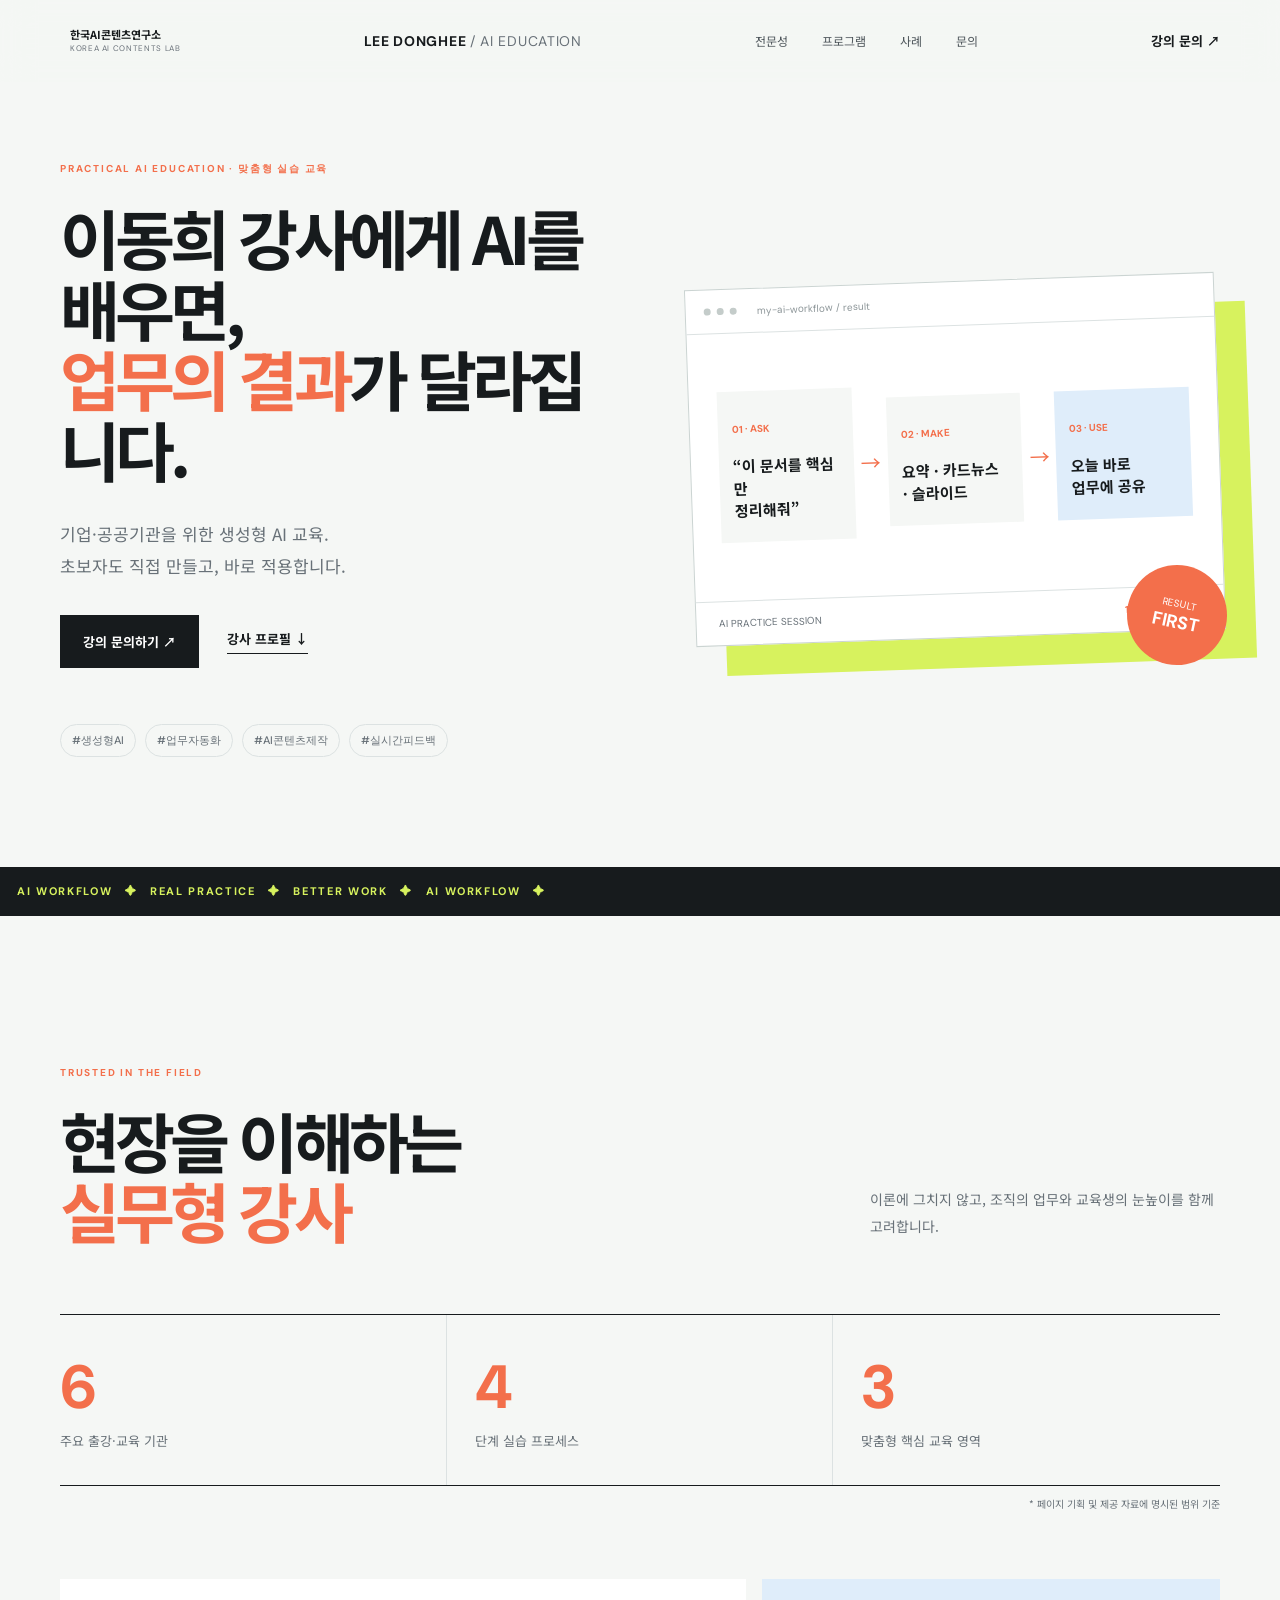
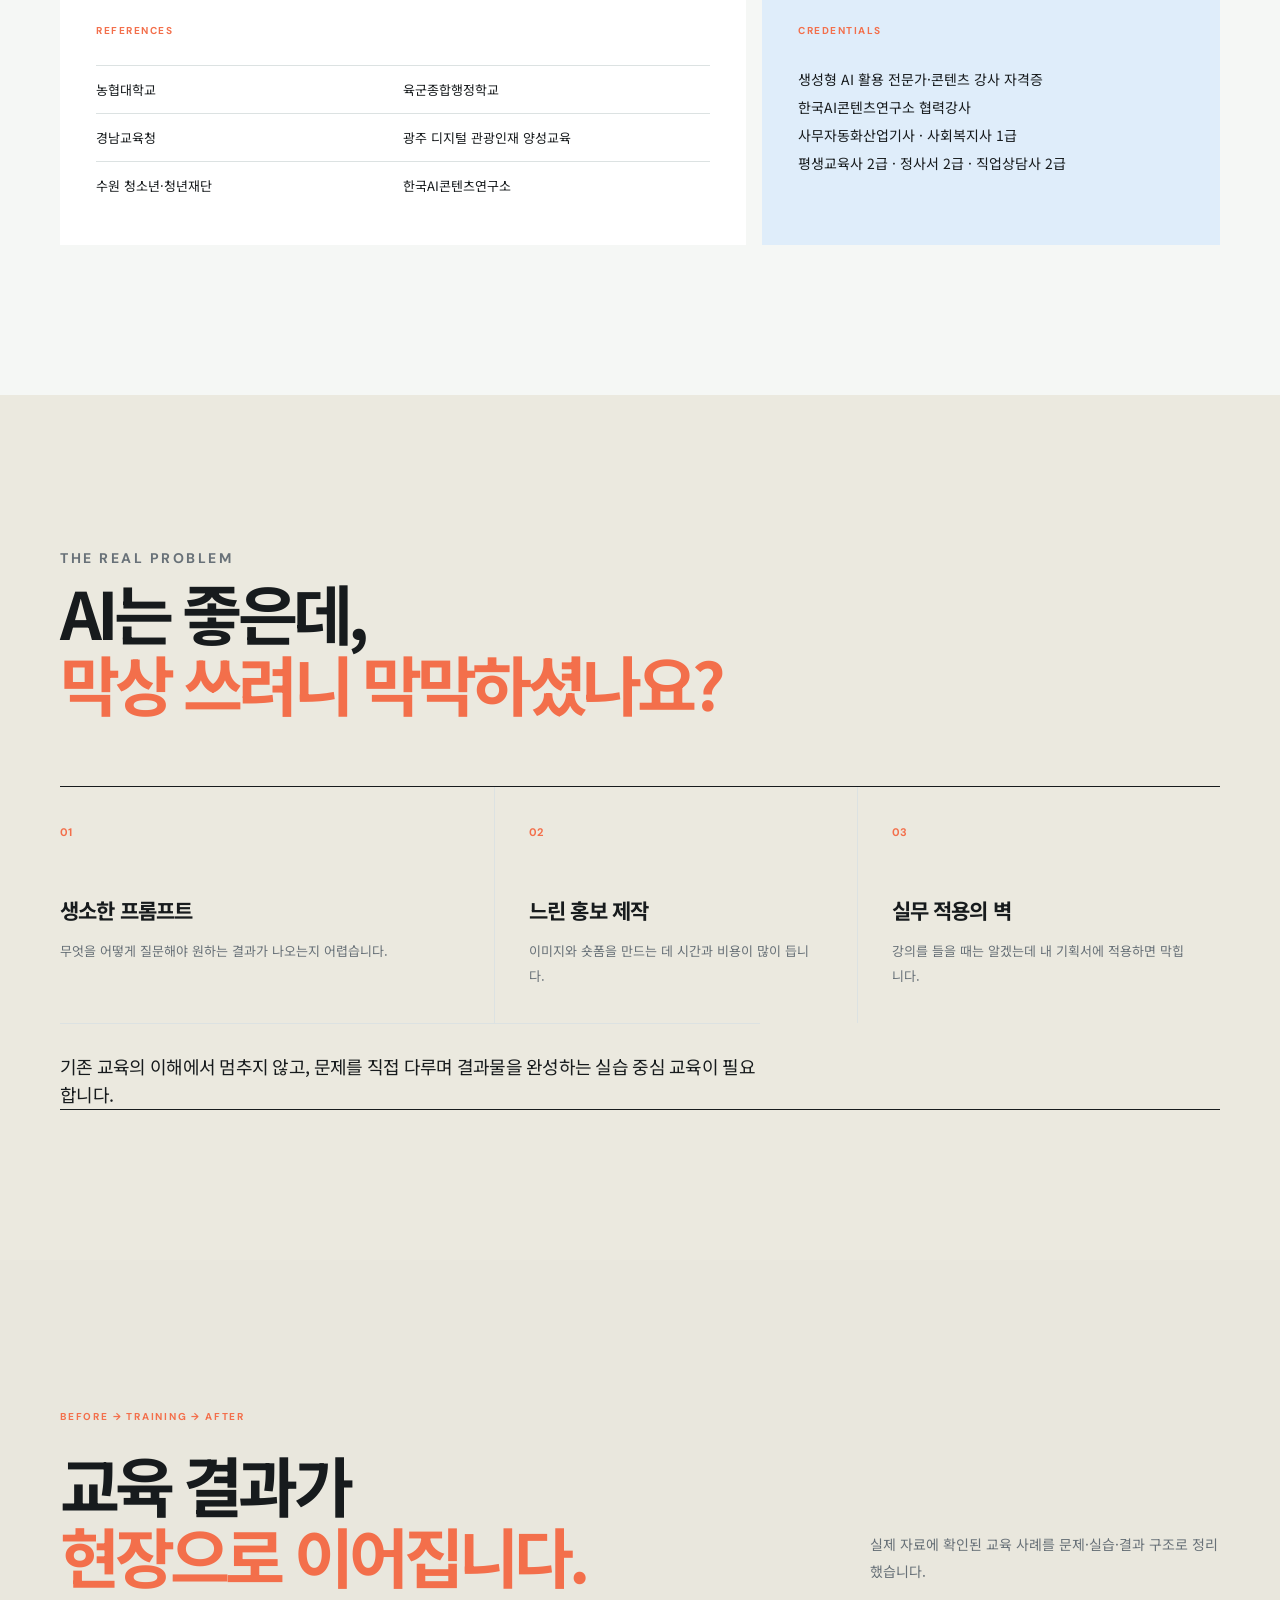
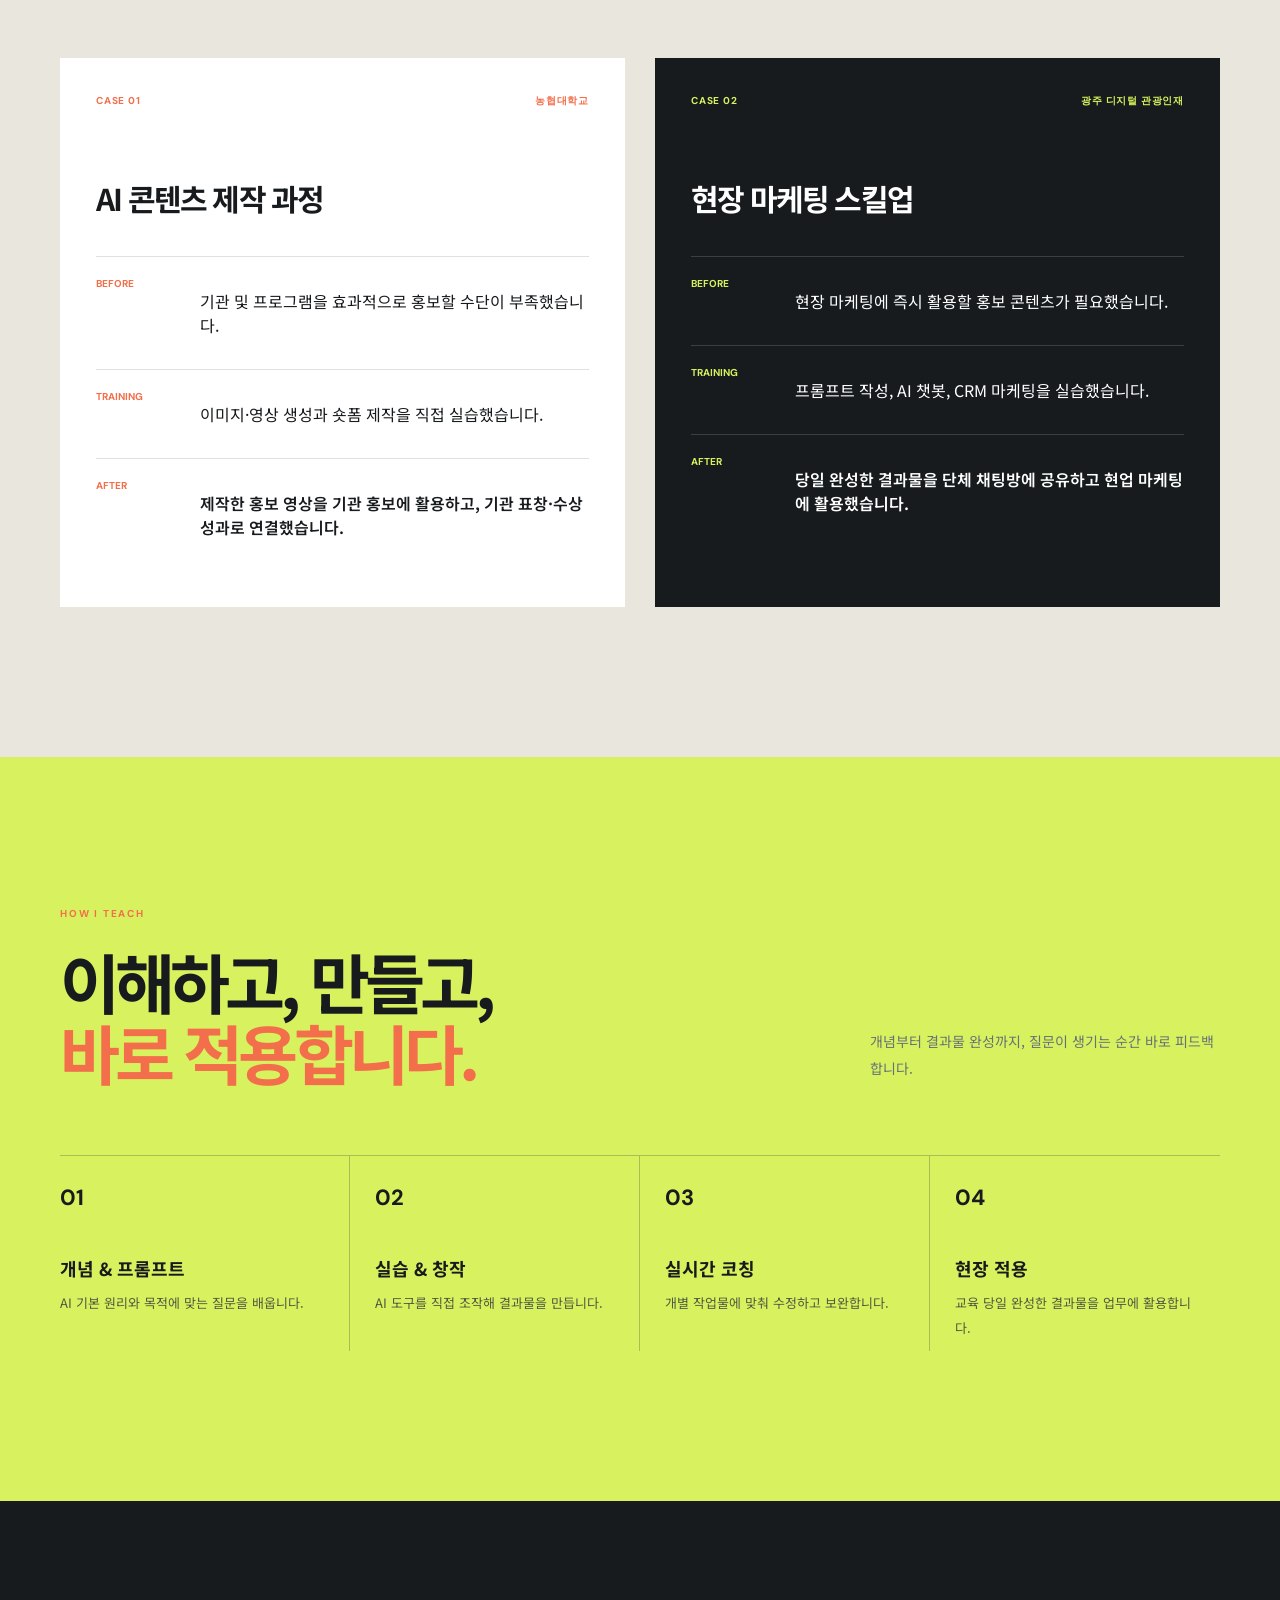
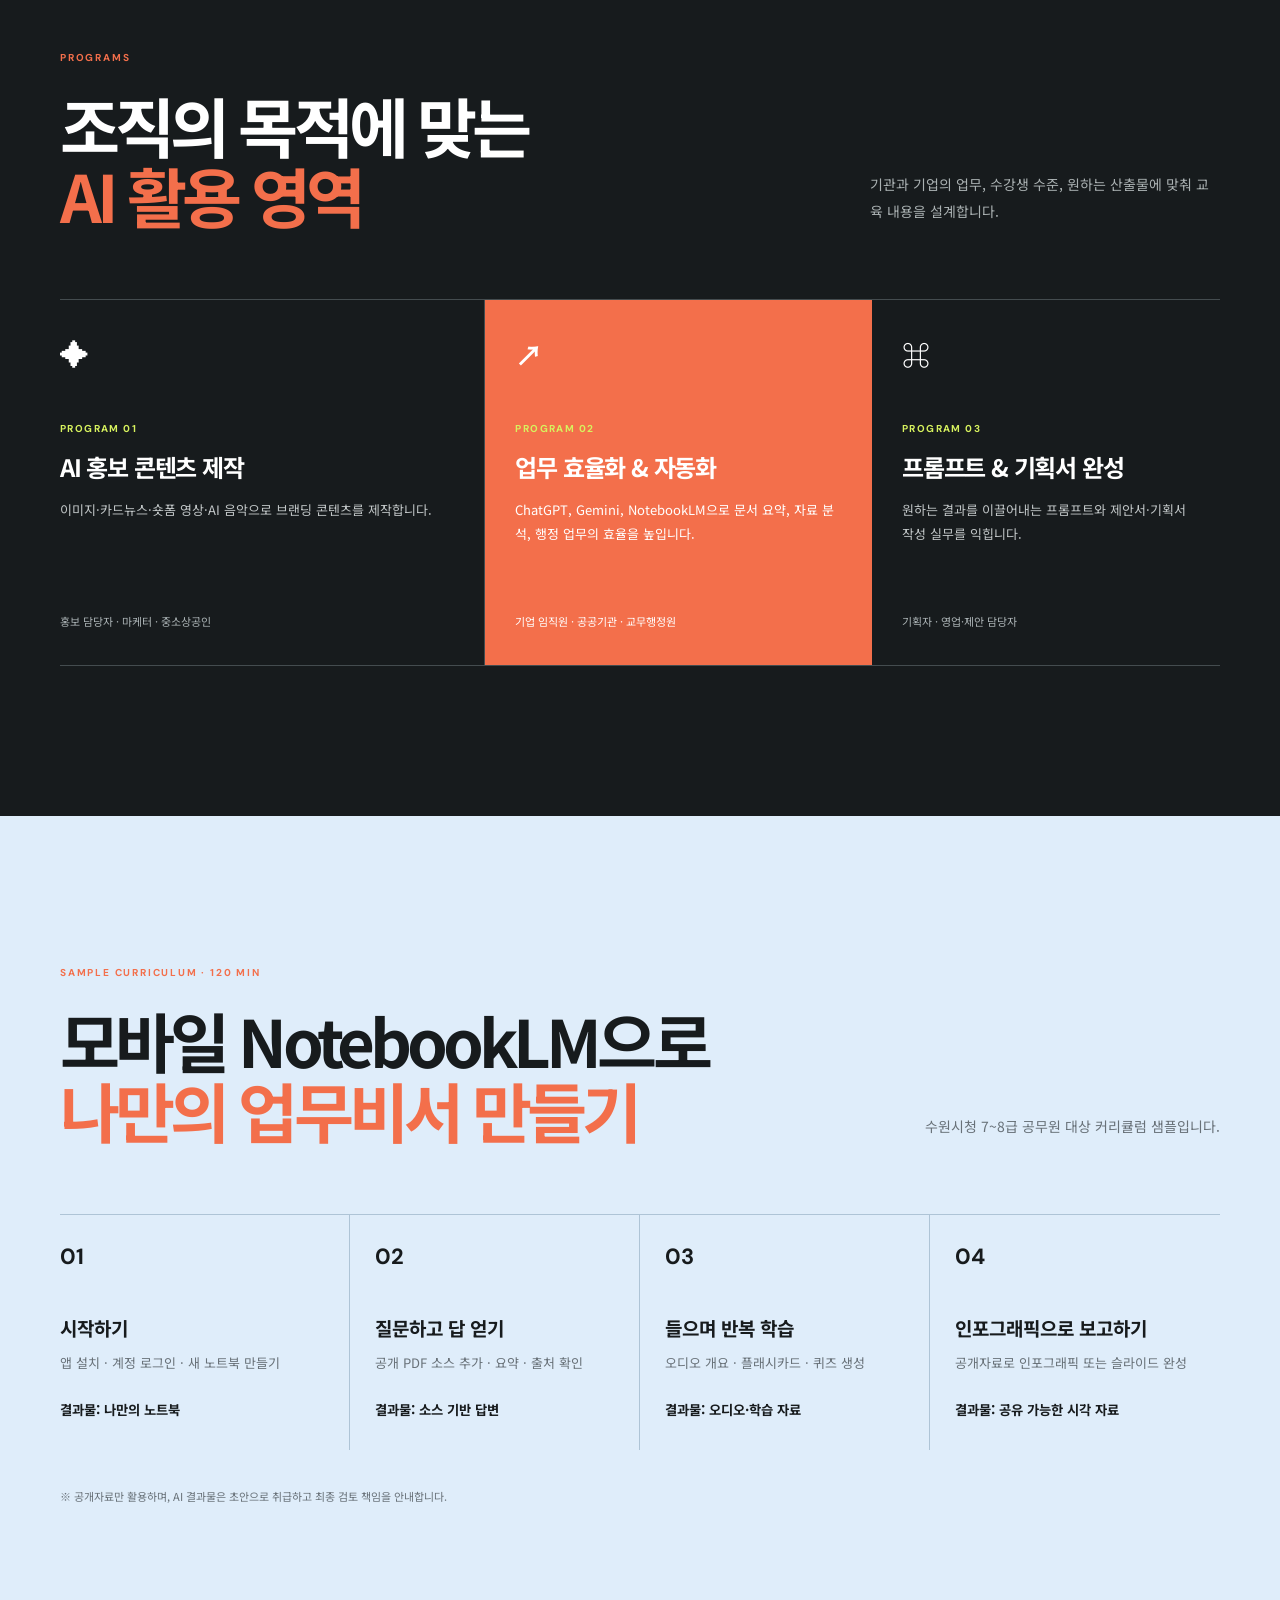
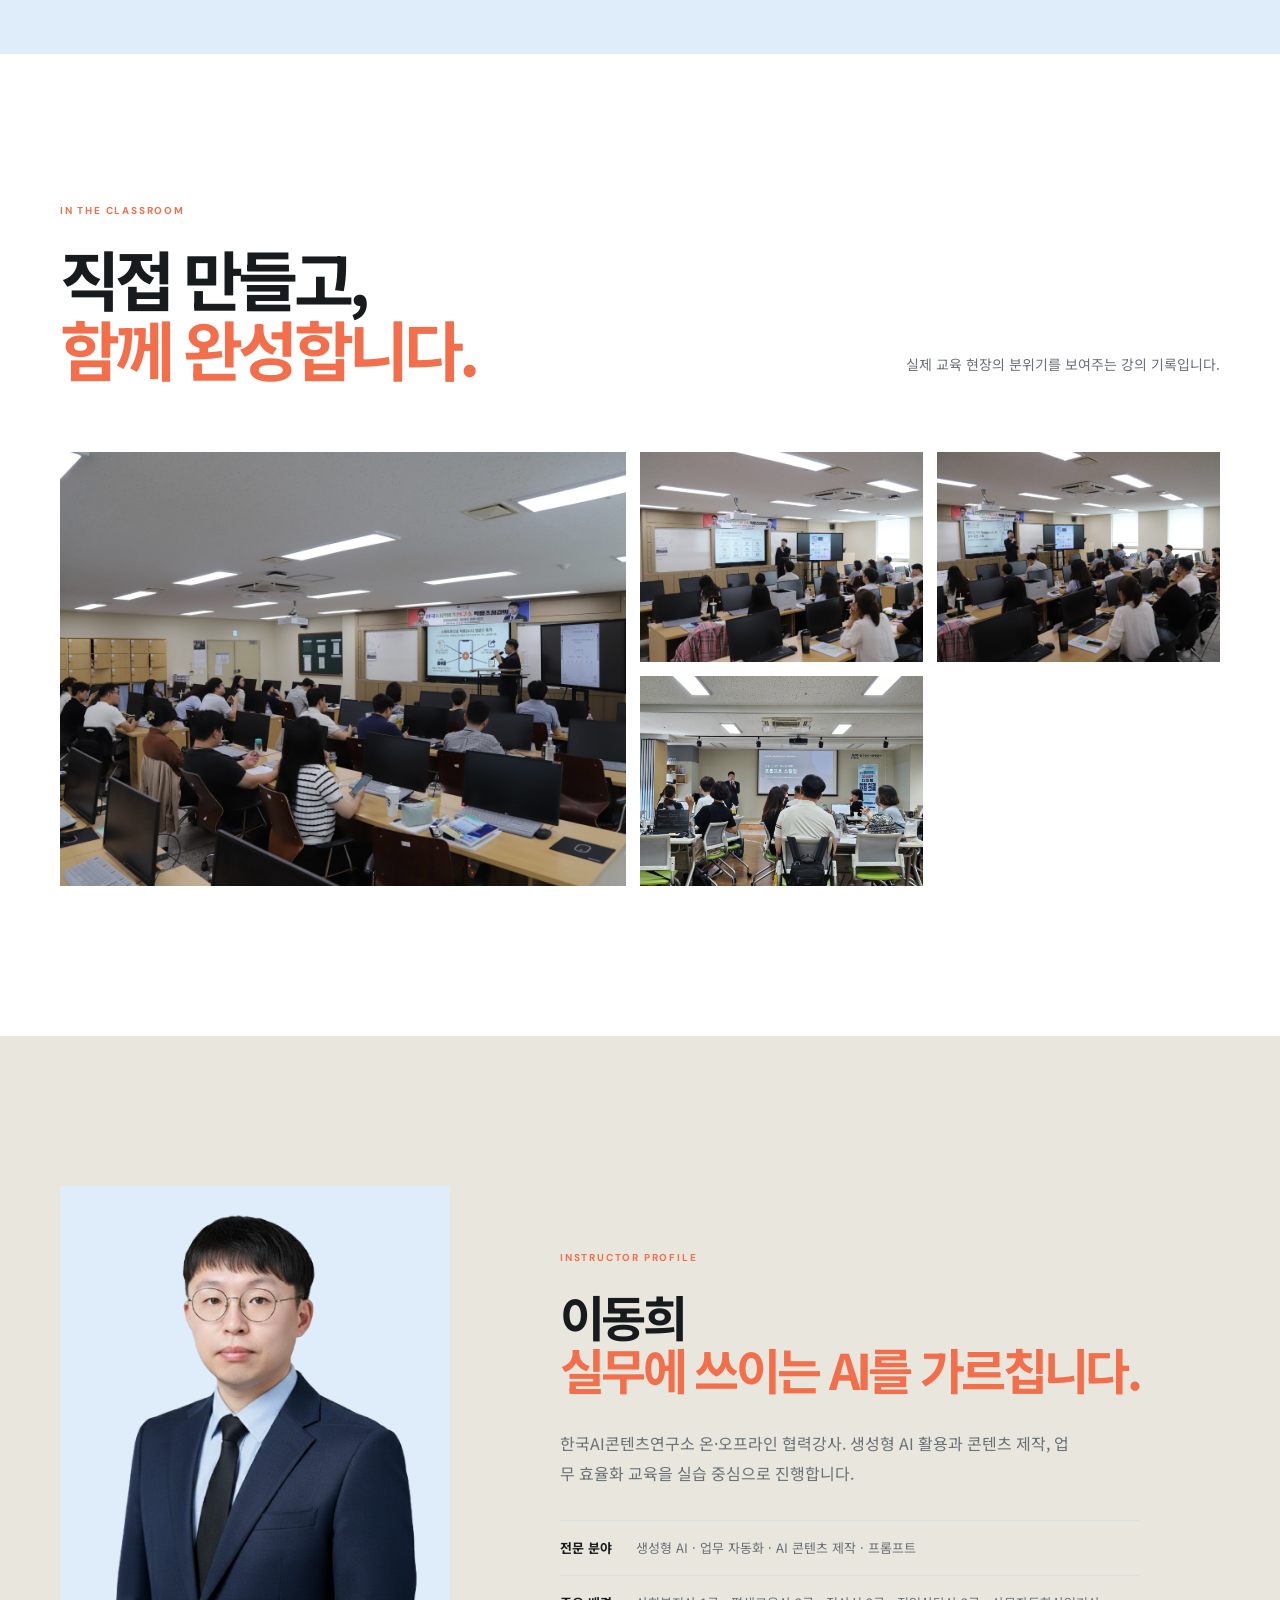
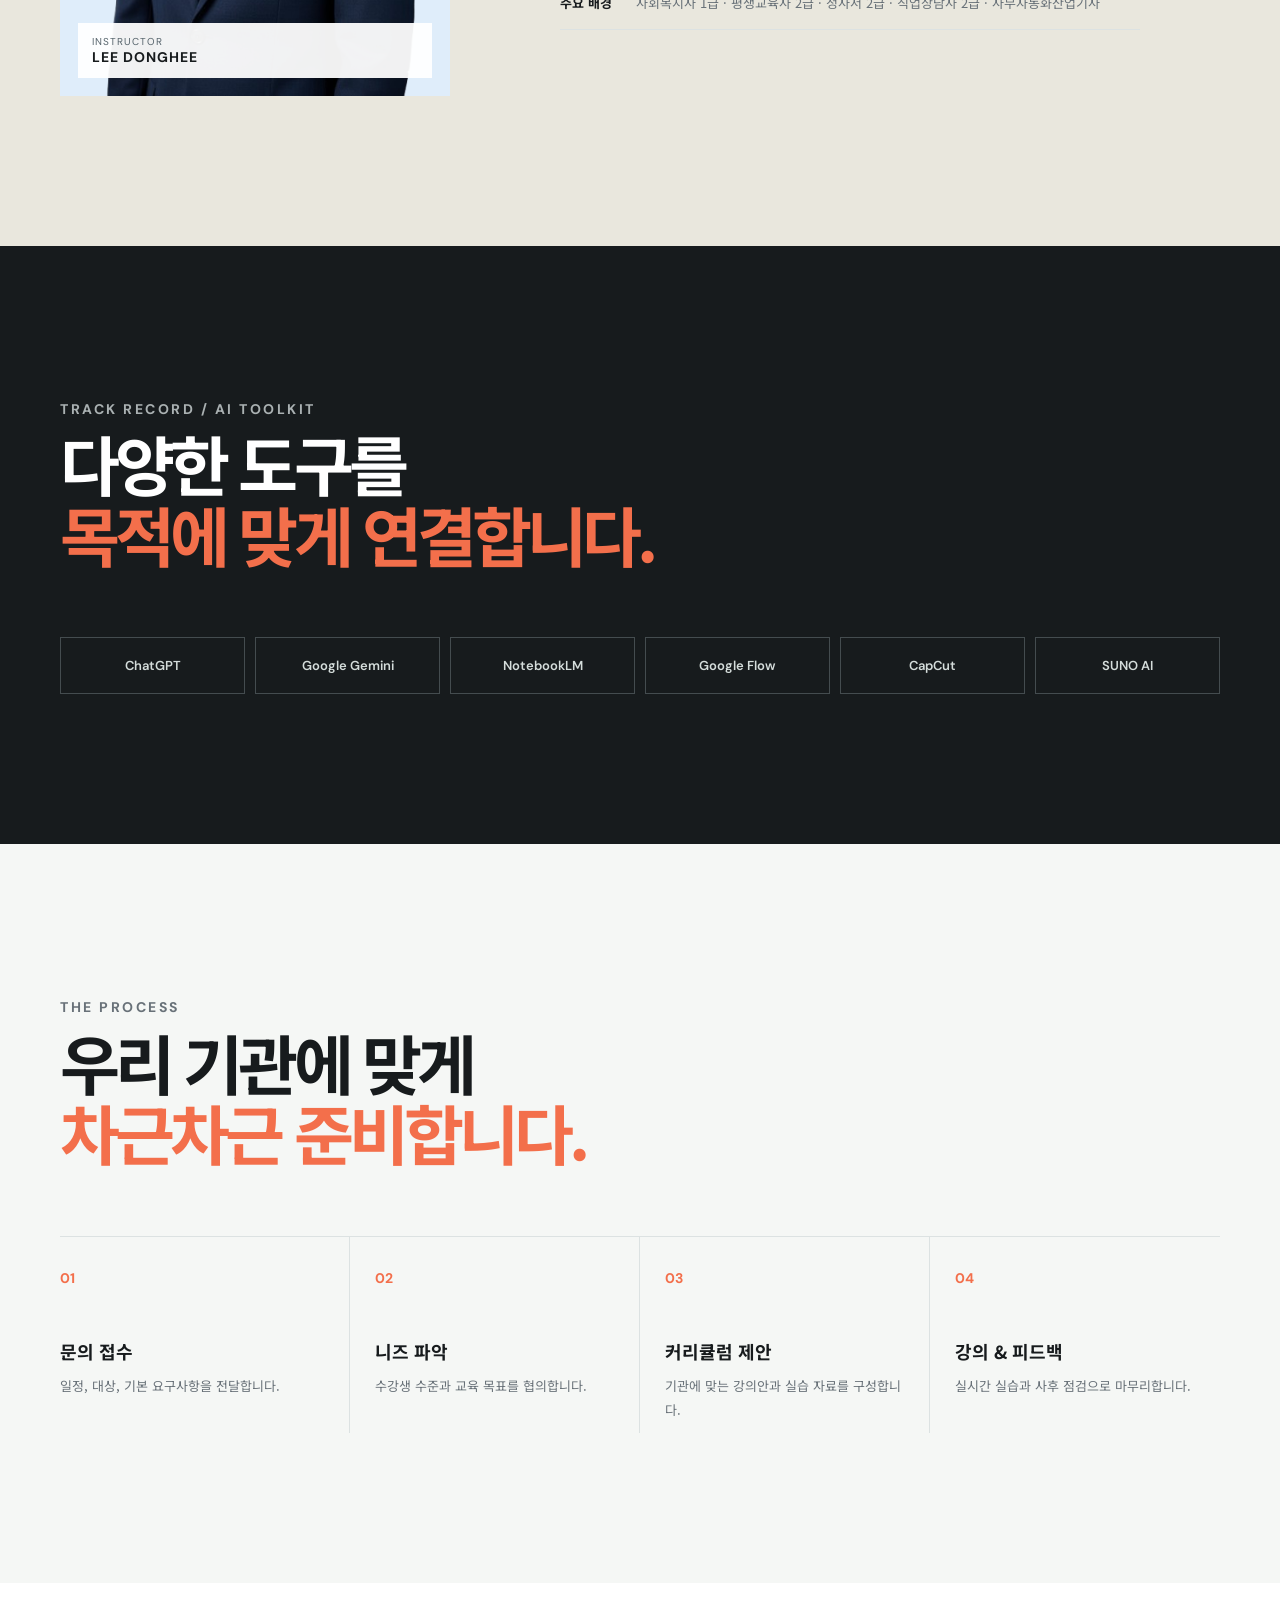
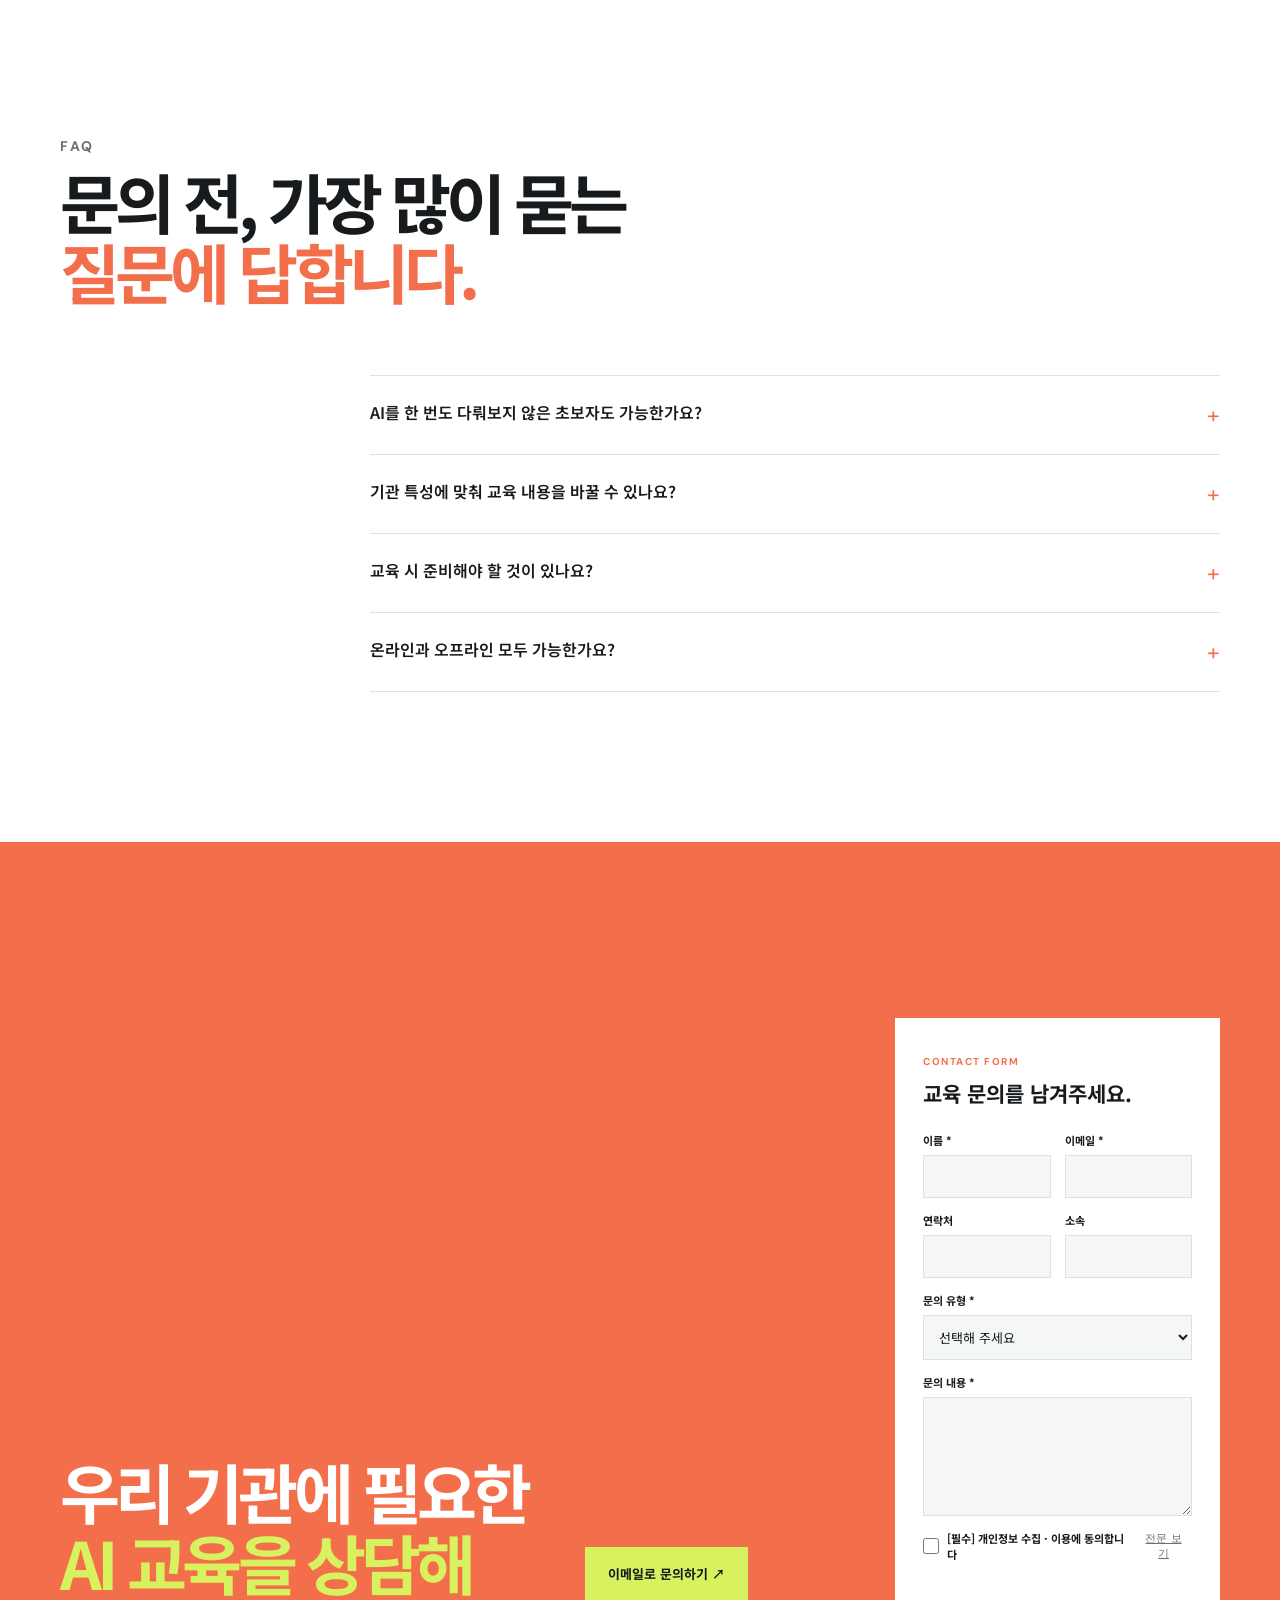
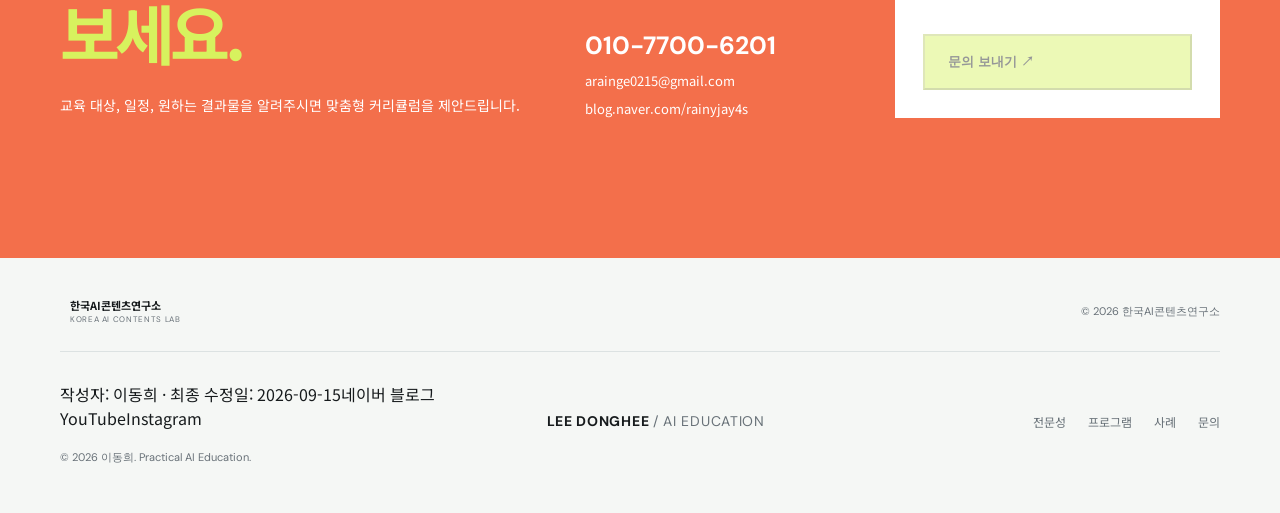
==== commit 913e4a5a: "Clarify contact and update metadata" ====
--- a/index.html
+++ b/index.html
@@ -1,4 +1,4 @@
-<!doctype html><html lang="ko"><head><meta charset="UTF-8"><meta name="viewport" content="width=device-width,initial-scale=1"><meta name="description" content="AI를 배우는 순간, 업무의 결과가 달라집니다. 이동희는 기업·공공기관 대상 생성형 AI 실무교육 강사입니다. 업무자동화, AI 콘텐츠 제작, 프롬프트 작성과 실시간 피드백 중심의 맞춤형 교육을 진행합니다."><link rel="canonical" href="https://rainyjayldh.vercel.app/"><meta property="og:title" content="이동희 ㅣ Practical AI Education"><meta property="og:description" content="기업·공공기관을 위한 실무 중심 생성형 AI 교육"><meta property="og:url" content="https://rainyjayldh.vercel.app/"><meta property="og:image" content="https://ai-homepage-prompt.vercel.app/logo.png"><meta property="og:type" content="website"><title>이동희 ㅣ Practical AI Education</title><script type="application/ld+json">{"@context":"https://schema.org","@type":"Person","name":"이동희","jobTitle":"전임강사","description":"기업·공공기관을 위한 실무 중심 생성형 AI 교육 강사","url":"https://rainyjayldh.vercel.app/","affiliation":{"@type":"Organization","name":"한국AI콘텐츠연구소","url":"https://hanconyeon.com/"},"knowsAbout":["생성형AI강의","업무자동화","AI콘텐츠제작","실시간피드백"],"sameAs":["https://blog.naver.com/rainyjay4s","https://www.youtube.com/@Rainyjay4s","https://www.instagram.com/Rainyjay4s/"]}</script><script type="application/ld+json">{"@context":"https://schema.org","@type":"ContactPoint","contactType":"교육 문의","telephone":"+82-10-7700-6201","email":"arainge0215@gmail.com","url":"https://rainyjayldh.vercel.app/#contact","availableLanguage":"Korean"}</script><script type="application/ld+json">{"@context":"https://schema.org","@type":"Course","name":"AI 홍보 콘텐츠 제작","description":"이미지·카드뉴스·숏폼 영상·AI 음악을 활용한 기관 및 사업 브랜딩 콘텐츠 제작 실습","provider":{"@type":"Person","name":"이동희","url":"https://rainyjayldh.vercel.app/"},"audience":{"@type":"Audience","audienceType":"홍보 담당자, 마케터, 중소상공인"}}</script><script type="application/ld+json">{"@context":"https://schema.org","@type":"Course","name":"직장인 AI 업무 효율화 및 자동화","description":"ChatGPT, Google Gemini, NotebookLM을 활용한 문서 요약·자료 분석·행정 업무 실습","provider":{"@type":"Person","name":"이동희","url":"https://rainyjayldh.vercel.app/"},"audience":{"@type":"Audience","audienceType":"기업 임직원, 공공기관 담당자, 교무행정원"}}</script><script type="application/ld+json">{"@context":"https://schema.org","@type":"Course","name":"실전 프롬프트 작성 및 AI 기획서·제안서 완성","description":"목적에 맞는 프롬프트 작성과 AI를 활용한 기획서·제안서 작성 실습","provider":{"@type":"Person","name":"이동희","url":"https://rainyjayldh.vercel.app/"},"audience":{"@type":"Audience","audienceType":"기획자, 영업·제안 담당자"}}</script><script type="application/ld+json">{"@context":"https://schema.org","@type":"FAQPage","mainEntity":[{"@type":"Question","name":"AI를 한 번도 다뤄보지 않은 초보자도 가능한가요?","acceptedAnswer":{"@type":"Answer","text":"가능합니다. 눈높이에 맞춘 기초부터 시작하고, 실시간 피드백으로 따라올 수 있도록 진행합니다."}},{"@type":"Question","name":"기관 특성에 맞춰 교육 내용을 바꿀 수 있나요?","acceptedAnswer":{"@type":"Answer","text":"사전 미팅을 통해 업종, 실무 과제, 원하는 결과물에 맞춰 커리큘럼을 제안합니다."}},{"@type":"Question","name":"교육 시 준비해야 할 것이 있나요?","acceptedAnswer":{"@type":"Answer","text":"교육 방식에 따라 개인 PC 또는 모바일 기기가 필요하며, 필요한 무료 AI 도구는 사전에 안내합니다."}},{"@type":"Question","name":"온라인과 오프라인 모두 가능한가요?","acceptedAnswer":{"@type":"Answer","text":"전국 온·오프라인 출강이 가능하며, 인원 규모와 환경에 맞춰 실습 방식을 조정합니다."}}]}</script><link rel="preconnect" href="https://fonts.googleapis.com"><link rel="preconnect" href="https://fonts.gstatic.com" crossorigin><link href="https://fonts.googleapis.com/css2?family=DM+Sans:wght@400;500;600;700&family=Noto+Sans+KR:wght@400;500;600;700;800&display=swap" rel="stylesheet"><link rel="stylesheet" href="styles.css"></head><body>
+<!doctype html><html lang="ko"><head><meta charset="UTF-8"><meta name="viewport" content="width=device-width,initial-scale=1"><meta name="description" content="AI를 배우는 순간, 업무의 결과가 달라집니다. 이동희는 기업·공공기관 대상 생성형 AI 실무교육 강사입니다. 업무자동화, AI 콘텐츠 제작, 프롬프트 작성과 실시간 피드백 중심의 맞춤형 교육을 진행합니다."><link rel="canonical" href="https://rainyjayldh.vercel.app/"><meta property="og:title" content="이동희 ㅣ Practical AI Education"><meta property="og:description" content="기업·공공기관을 위한 실무 중심 생성형 AI 교육"><meta property="og:url" content="https://rainyjayldh.vercel.app/"><meta property="og:image" content="https://ai-homepage-prompt.vercel.app/logo.png"><meta property="og:type" content="website"><title>이동희 ㅣ Practical AI Education</title><script type="application/ld+json">{"@context":"https://schema.org","@type":"Person","name":"이동희","jobTitle":"전임강사","description":"기업·공공기관을 위한 실무 중심 생성형 AI 교육 강사","url":"https://rainyjayldh.vercel.app/","affiliation":{"@type":"Organization","name":"한국AI콘텐츠연구소","url":"https://hanconyeon.com/"},"contactPoint":{"@type":"ContactPoint","contactType":"교육 문의","telephone":"+82-10-7700-6201","email":"arainge0215@gmail.com","availableLanguage":"Korean"},"knowsAbout":["생성형AI강의","업무자동화","AI콘텐츠제작","실시간피드백"],"sameAs":["https://blog.naver.com/rainyjay4s","https://www.youtube.com/@Rainyjay4s","https://www.instagram.com/Rainyjay4s/"]}</script><script type="application/ld+json">{"@context":"https://schema.org","@type":"ContactPoint","contactType":"교육 문의","telephone":"+82-10-7700-6201","email":"arainge0215@gmail.com","url":"https://rainyjayldh.vercel.app/#contact","availableLanguage":"Korean"}</script><script type="application/ld+json">{"@context":"https://schema.org","@type":"Course","name":"AI 홍보 콘텐츠 제작","description":"이미지·카드뉴스·숏폼 영상·AI 음악을 활용한 기관 및 사업 브랜딩 콘텐츠 제작 실습","provider":{"@type":"Person","name":"이동희","url":"https://rainyjayldh.vercel.app/"},"audience":{"@type":"Audience","audienceType":"홍보 담당자, 마케터, 중소상공인"}}</script><script type="application/ld+json">{"@context":"https://schema.org","@type":"Course","name":"직장인 AI 업무 효율화 및 자동화","description":"ChatGPT, Google Gemini, NotebookLM을 활용한 문서 요약·자료 분석·행정 업무 실습","provider":{"@type":"Person","name":"이동희","url":"https://rainyjayldh.vercel.app/"},"audience":{"@type":"Audience","audienceType":"기업 임직원, 공공기관 담당자, 교무행정원"}}</script><script type="application/ld+json">{"@context":"https://schema.org","@type":"Course","name":"실전 프롬프트 작성 및 AI 기획서·제안서 완성","description":"목적에 맞는 프롬프트 작성과 AI를 활용한 기획서·제안서 작성 실습","provider":{"@type":"Person","name":"이동희","url":"https://rainyjayldh.vercel.app/"},"audience":{"@type":"Audience","audienceType":"기획자, 영업·제안 담당자"}}</script><script type="application/ld+json">{"@context":"https://schema.org","@type":"FAQPage","mainEntity":[{"@type":"Question","name":"AI를 한 번도 다뤄보지 않은 초보자도 가능한가요?","acceptedAnswer":{"@type":"Answer","text":"가능합니다. 눈높이에 맞춘 기초부터 시작하고, 실시간 피드백으로 따라올 수 있도록 진행합니다."}},{"@type":"Question","name":"기관 특성에 맞춰 교육 내용을 바꿀 수 있나요?","acceptedAnswer":{"@type":"Answer","text":"사전 미팅을 통해 업종, 실무 과제, 원하는 결과물에 맞춰 커리큘럼을 제안합니다."}},{"@type":"Question","name":"교육 시 준비해야 할 것이 있나요?","acceptedAnswer":{"@type":"Answer","text":"교육 방식에 따라 개인 PC 또는 모바일 기기가 필요하며, 필요한 무료 AI 도구는 사전에 안내합니다."}},{"@type":"Question","name":"온라인과 오프라인 모두 가능한가요?","acceptedAnswer":{"@type":"Answer","text":"전국 온·오프라인 출강이 가능하며, 인원 규모와 환경에 맞춰 실습 방식을 조정합니다."}}]}</script><link rel="preconnect" href="https://fonts.googleapis.com"><link rel="preconnect" href="https://fonts.gstatic.com" crossorigin><link href="https://fonts.googleapis.com/css2?family=DM+Sans:wght@400;500;600;700&family=Noto+Sans+KR:wght@400;500;600;700;800&display=swap" rel="stylesheet"><link rel="stylesheet" href="styles.css"></head><body>
 <header class="site-header"><a class="brand" href="#top">LEE DONGHEE <span>/ AI EDUCATION</span></a><button class="menu-toggle">MENU</button><nav class="nav"><a href="#trust">전문성</a><a href="#programs">프로그램</a><a href="#cases">사례</a><a href="#contact">문의</a></nav><a class="header-cta" href="#contact">강의 문의 ↗</a></header>
 <main id="top">
 <section class="hero shell"><div class="hero-copy reveal"><p class="eyebrow">PRACTICAL AI EDUCATION · 맞춤형 실습 교육</p><h1><span class="hero-name">이동희 강사에게</span> AI를 배우면,<br><em>업무의 결과</em>가 달라집니다.</h1><p class="lead">기업·공공기관을 위한 생성형 AI 교육.<br>초보자도 직접 만들고, 바로 적용합니다.</p><div class="actions"><a class="btn dark" href="#contact">강의 문의하기 ↗</a><a class="under" href="#profile">강사 프로필 ↓</a></div><div class="tags"><span>#생성형AI</span><span>#업무자동화</span><span>#AI콘텐츠제작</span><span>#실시간피드백</span></div></div><div class="hero-ui reveal delay1"><div class="mock"><div class="bar"><i></i><i></i><i></i><span>my-ai-workflow / result</span></div><div class="workflow"><div><small>01 · ASK</small><b>“이 문서를 핵심만<br>정리해줘”</b></div><em>→</em><div><small>02 · MAKE</small><b>요약 · 카드뉴스<br>· 슬라이드</b></div><em>→</em><div class="result"><small>03 · USE</small><b>오늘 바로<br>업무에 공유</b></div></div><footer>AI PRACTICE SESSION <b>100% hands-on</b></footer></div><span class="stamp">RESULT<br><b>FIRST</b></span></div></section>
@@ -14,7 +14,7 @@
 <section class="section dark-bg tools"><div class="shell"><div class="intro reveal"><p class="eyebrow">TRACK RECORD / AI TOOLKIT</p><h2>다양한 도구를<br><em>목적에 맞게 연결합니다.</em></h2></div><div class="tool-grid"><span>ChatGPT</span><span>Google Gemini</span><span>NotebookLM</span><span>Google Flow</span><span>CapCut</span><span>SUNO AI</span></div></div></section>
 <section class="section shell"><div class="intro reveal"><p class="eyebrow">THE PROCESS</p><h2>우리 기관에 맞게<br><em>차근차근 준비합니다.</em></h2></div><div class="process"><div><b>01</b><h3>문의 접수</h3><p>일정, 대상, 기본 요구사항을 전달합니다.</p></div><div><b>02</b><h3>니즈 파악</h3><p>수강생 수준과 교육 목표를 협의합니다.</p></div><div><b>03</b><h3>커리큘럼 제안</h3><p>기관에 맞는 강의안과 실습 자료를 구성합니다.</p></div><div><b>04</b><h3>강의 & 피드백</h3><p>실시간 실습과 사후 점검으로 마무리합니다.</p></div></div></section>
 <section class="section white"><div class="shell"><div class="intro reveal"><p class="eyebrow">FAQ</p><h2>문의 전, 가장 많이 묻는<br><em>질문에 답합니다.</em></h2></div><div class="faq"><details><summary>AI를 한 번도 다뤄보지 않은 초보자도 가능한가요?</summary><p>가능합니다. 눈높이에 맞춘 기초부터 시작하고, 실시간 피드백으로 따라올 수 있도록 진행합니다.</p></details><details><summary>기관 특성에 맞춰 교육 내용을 바꿀 수 있나요?</summary><p>사전 미팅을 통해 업종, 실무 과제, 원하는 결과물에 맞춰 커리큘럼을 제안합니다.</p></details><details><summary>교육 시 준비해야 할 것이 있나요?</summary><p>교육 방식에 따라 개인 PC 또는 모바일 기기가 필요하며, 필요한 무료 AI 도구는 사전에 안내합니다.</p></details><details><summary>온라인과 오프라인 모두 가능한가요?</summary><p>전국 온·오프라인 출강이 가능하며, 인원 규모와 환경에 맞춰 실습 방식을 조정합니다.</p></details></div></div></section>
-<section id="contact" class="contact" itemscope itemtype="https://schema.org/ContactPoint"><meta itemprop="contactType" content="교육 문의"><meta itemprop="telephone" content="+82-10-7700-6201"><meta itemprop="email" content="arainge0215@gmail.com"><div class="shell contact-inner"><div><p class="eyebrow">START A CONVERSATION</p><h2>우리 기관에 필요한<br><em>AI 교육을 상담해 보세요.</em></h2><p>교육 대상, 일정, 원하는 결과물을 알려주시면 맞춤형 커리큘럼을 제안드립니다.</p></div><div class="contact-actions"><a class="btn light" href="mailto:arainge0215@gmail.com?subject=AI%20교육%20문의">이메일로 문의하기 ↗</a><a class="phone" itemprop="telephone" href="tel:01077006201">010-7700-6201</a><span itemprop="email">arainge0215@gmail.com</span><span>blog.naver.com/rainyjay4s</span></div></div></section></main><footer class="footer shell"><div class="external-channels"><a href="https://blog.naver.com/rainyjay4s" target="_blank" rel="noopener">네이버 블로그</a><a href="https://www.youtube.com/@Rainyjay4s" target="_blank" rel="noopener">YouTube</a><a href="https://www.instagram.com/Rainyjay4s/" target="_blank" rel="noopener">Instagram</a></div><div class="brand">LEE DONGHEE <span>/ AI EDUCATION</span></div><div class="footer-links"><a href="#trust">전문성</a><a href="#programs">프로그램</a><a href="#cases">사례</a><a href="#contact">문의</a></div><p>© 2026 이동희. Practical AI Education.</p></footer><script src="script.js"></script></body></html>
+<section id="contact" class="contact" itemscope itemtype="https://schema.org/ContactPoint"><meta itemprop="contactType" content="교육 문의"><meta itemprop="telephone" content="+82-10-7700-6201"><meta itemprop="email" content="arainge0215@gmail.com"><div class="shell contact-inner"><div><p class="eyebrow">START A CONVERSATION</p><h2>우리 기관에 필요한<br><em>AI 교육을 상담해 보세요.</em></h2><p>교육 대상, 일정, 원하는 결과물을 알려주시면 맞춤형 커리큘럼을 제안드립니다.</p></div><div class="contact-actions"><a class="btn light" href="mailto:arainge0215@gmail.com?subject=AI%20교육%20문의">이메일로 문의하기 ↗</a><a class="phone" itemprop="telephone" href="tel:01077006201">010-7700-6201</a><span itemprop="email">arainge0215@gmail.com</span><span>blog.naver.com/rainyjay4s</span></div></div></section></main><footer class="footer shell"><div class="external-channels"><span class="content-meta">작성자: 이동희 · 최종 수정일: 2026-09-15</span><a href="https://blog.naver.com/rainyjay4s" target="_blank" rel="noopener">네이버 블로그</a><a href="https://www.youtube.com/@Rainyjay4s" target="_blank" rel="noopener">YouTube</a><a href="https://www.instagram.com/Rainyjay4s/" target="_blank" rel="noopener">Instagram</a></div><div class="brand">LEE DONGHEE <span>/ AI EDUCATION</span></div><div class="footer-links"><a href="#trust">전문성</a><a href="#programs">프로그램</a><a href="#cases">사례</a><a href="#contact">문의</a></div><p>© 2026 이동희. Practical AI Education.</p></footer><script src="script.js"></script></body></html>
 
 
 
@@ -29,3 +29,5 @@
 
 
 
+
+
